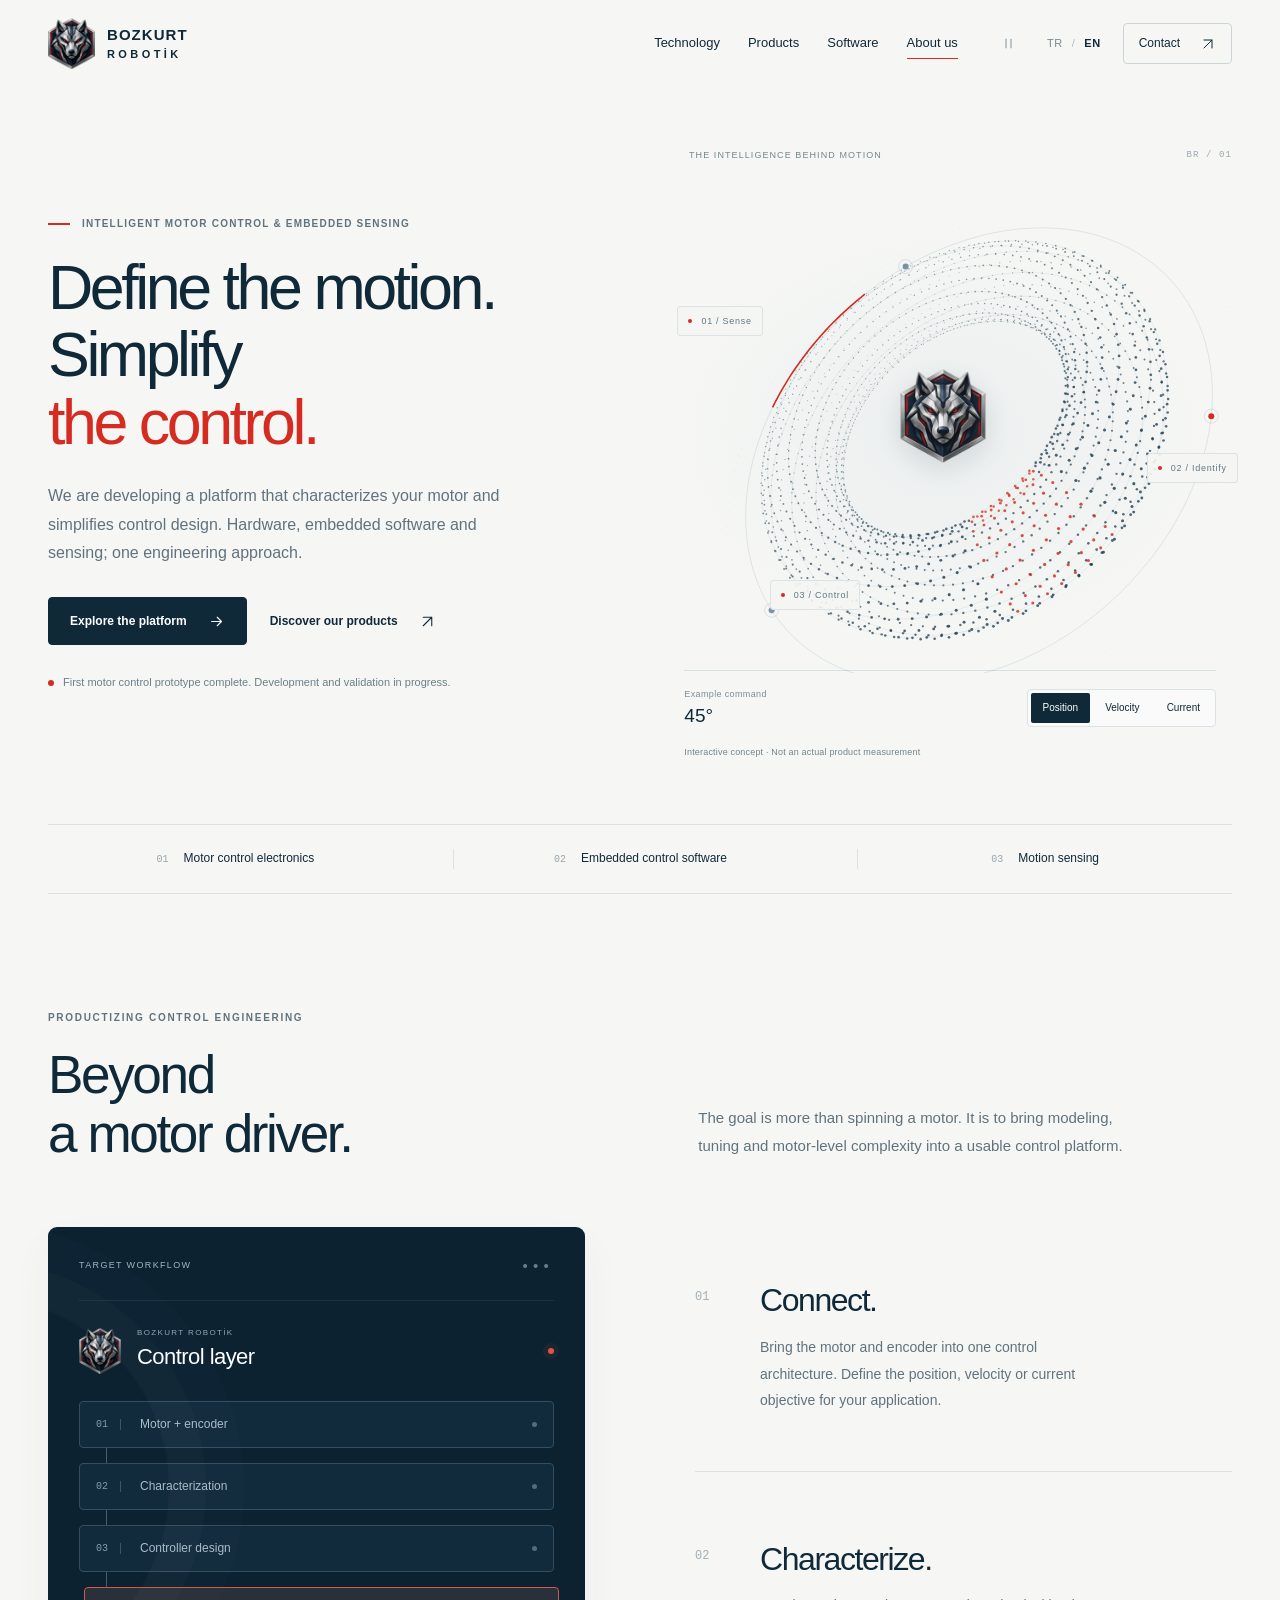
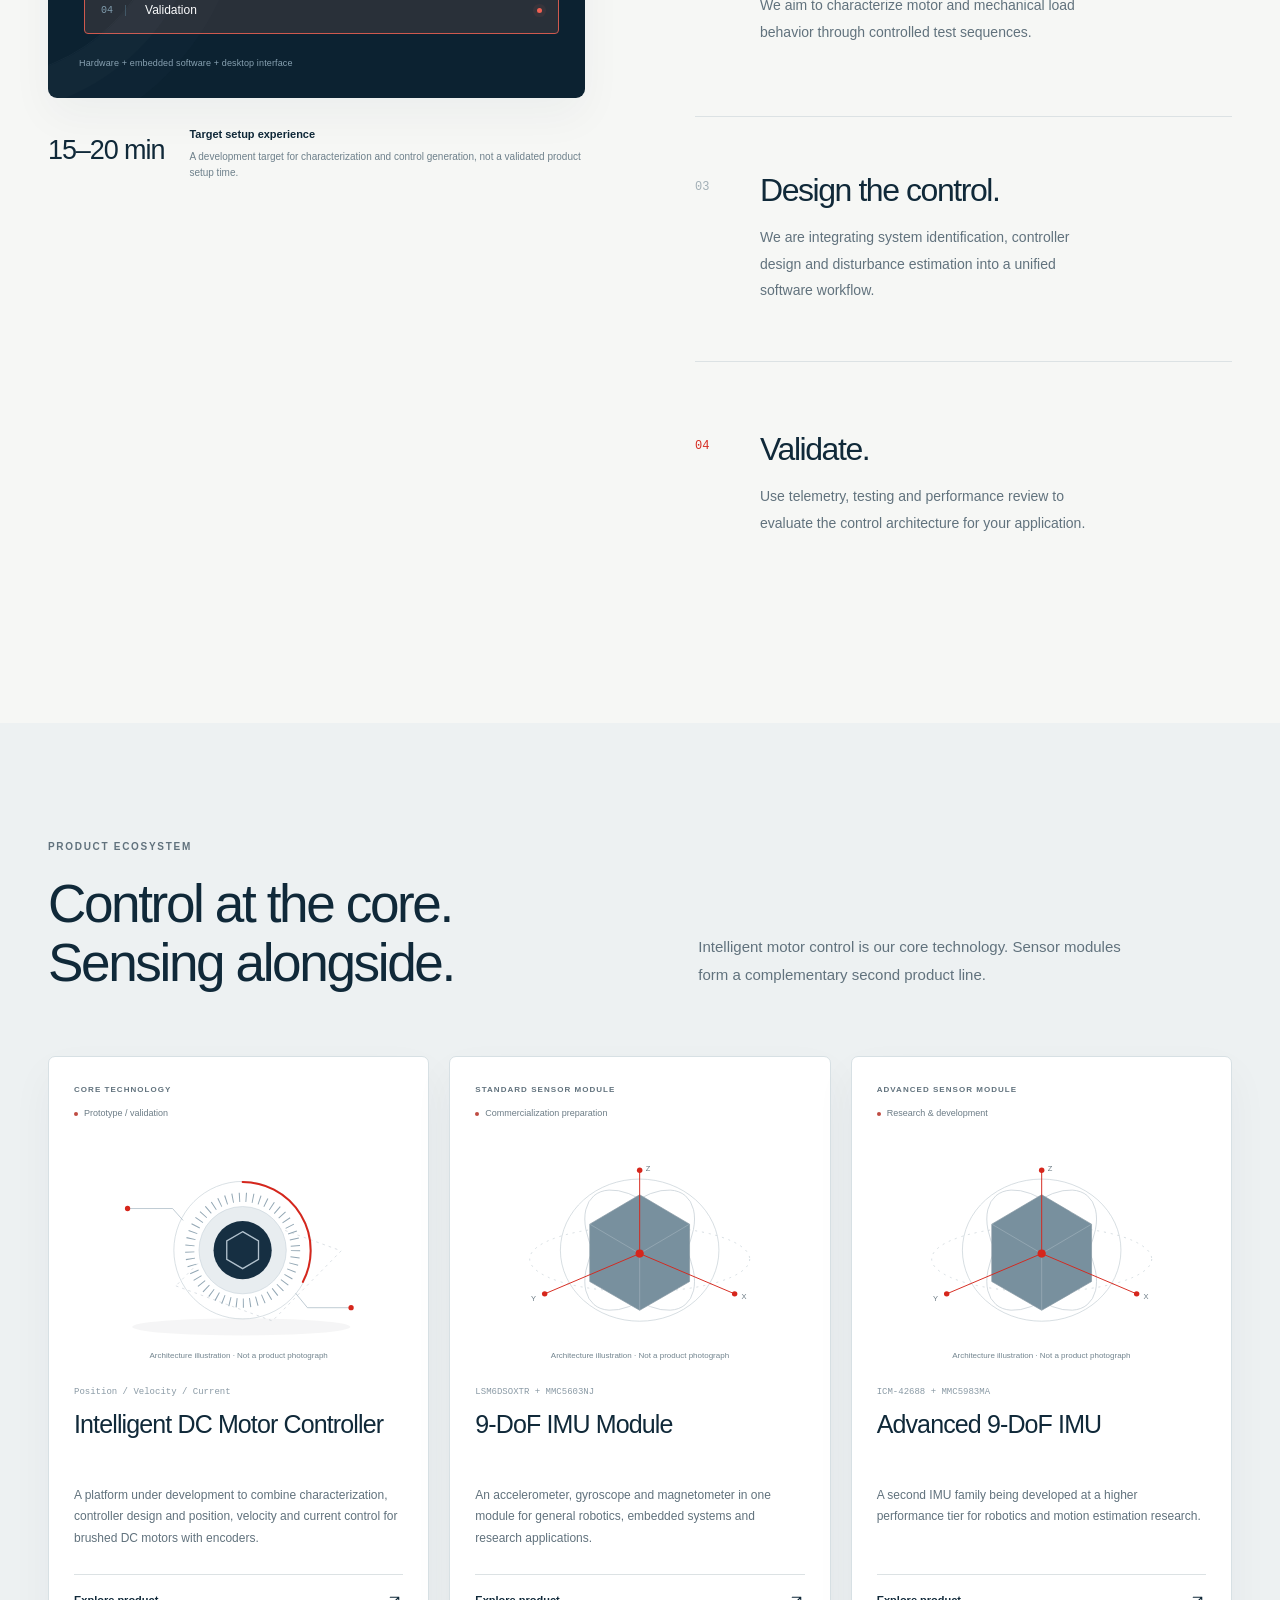
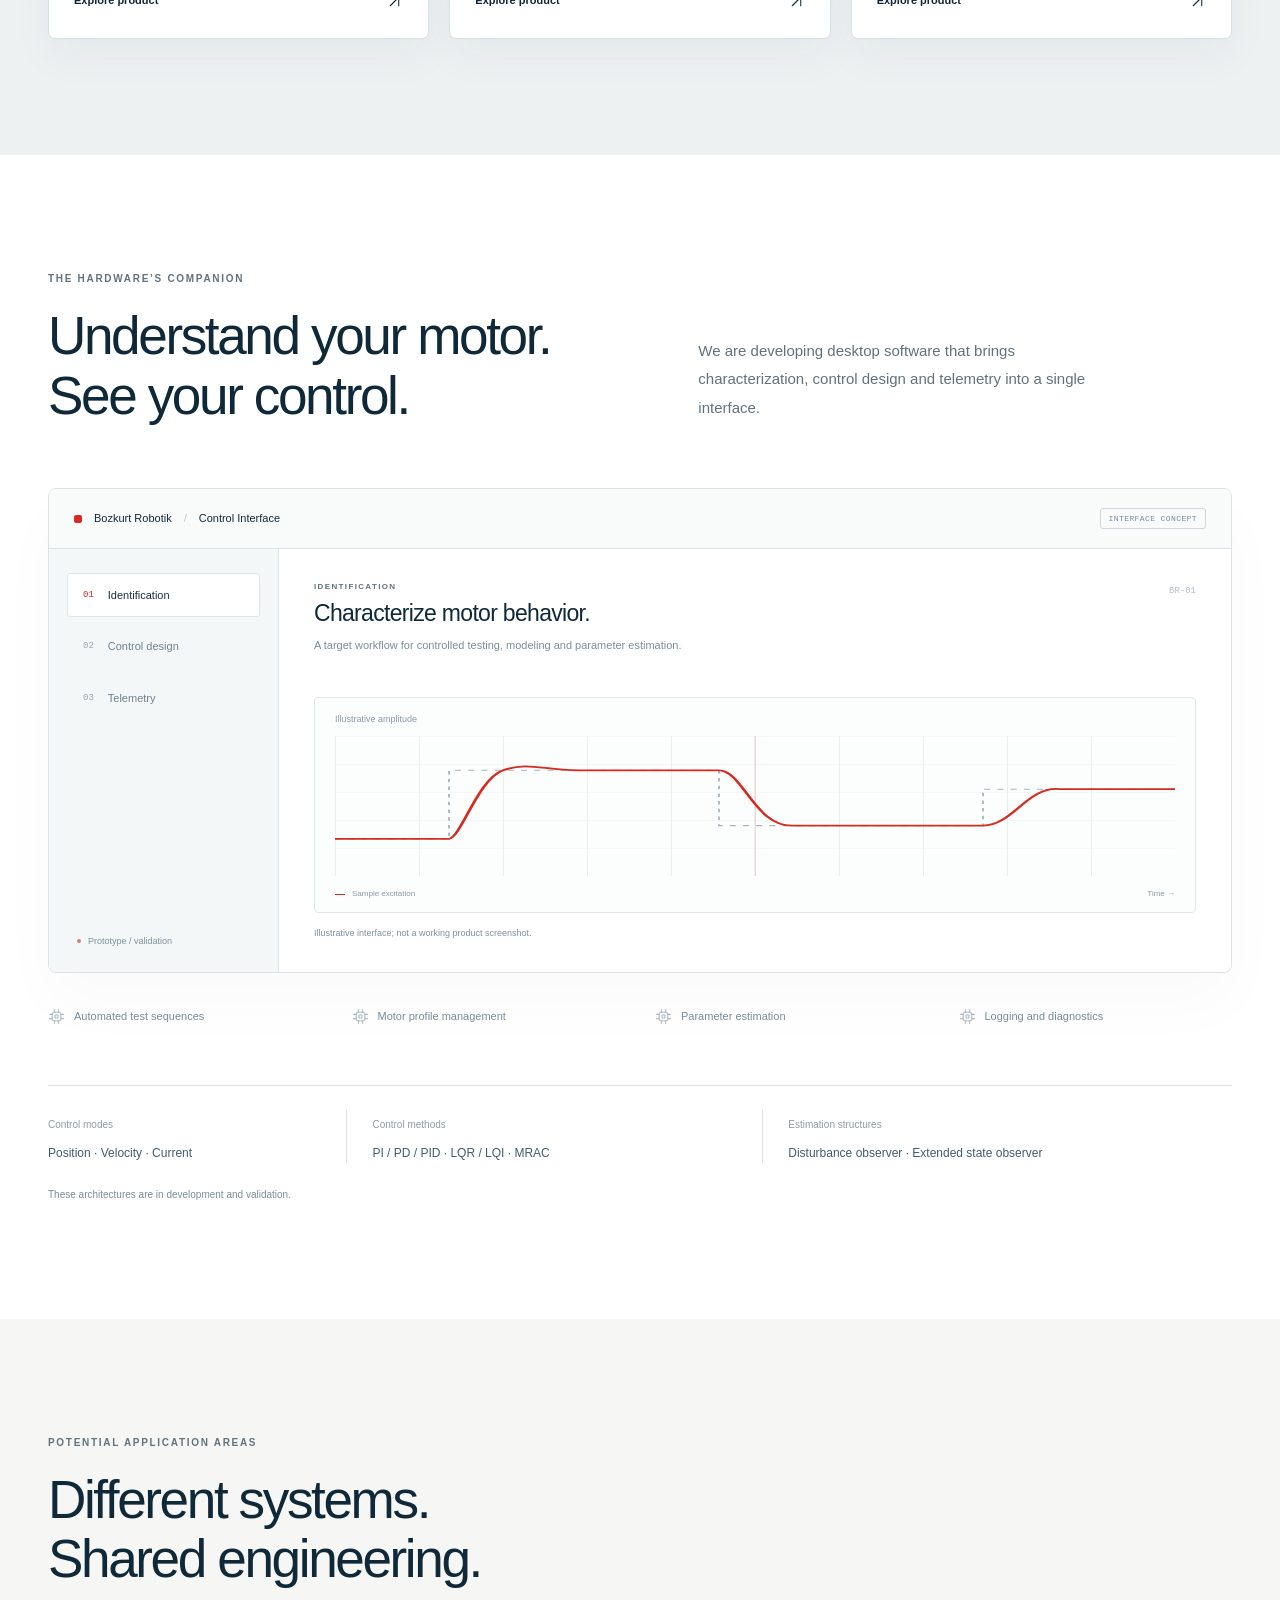
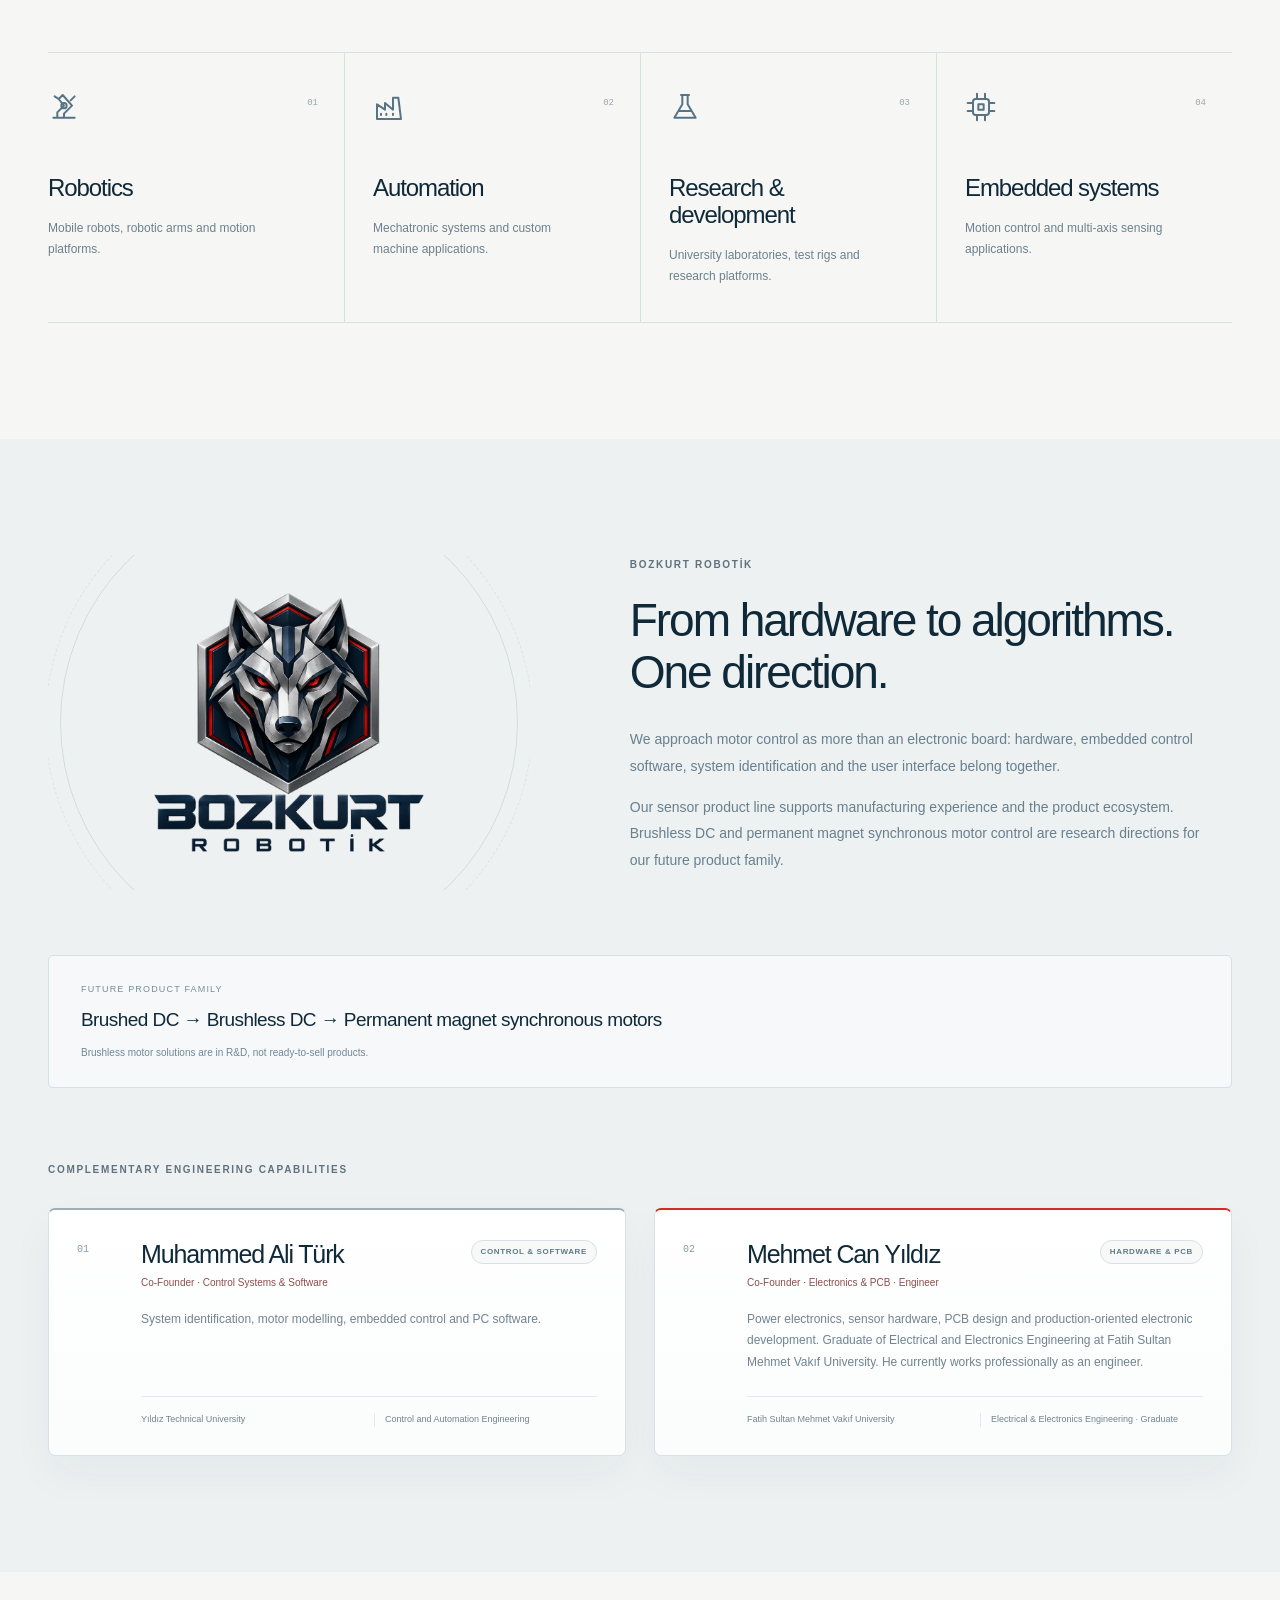
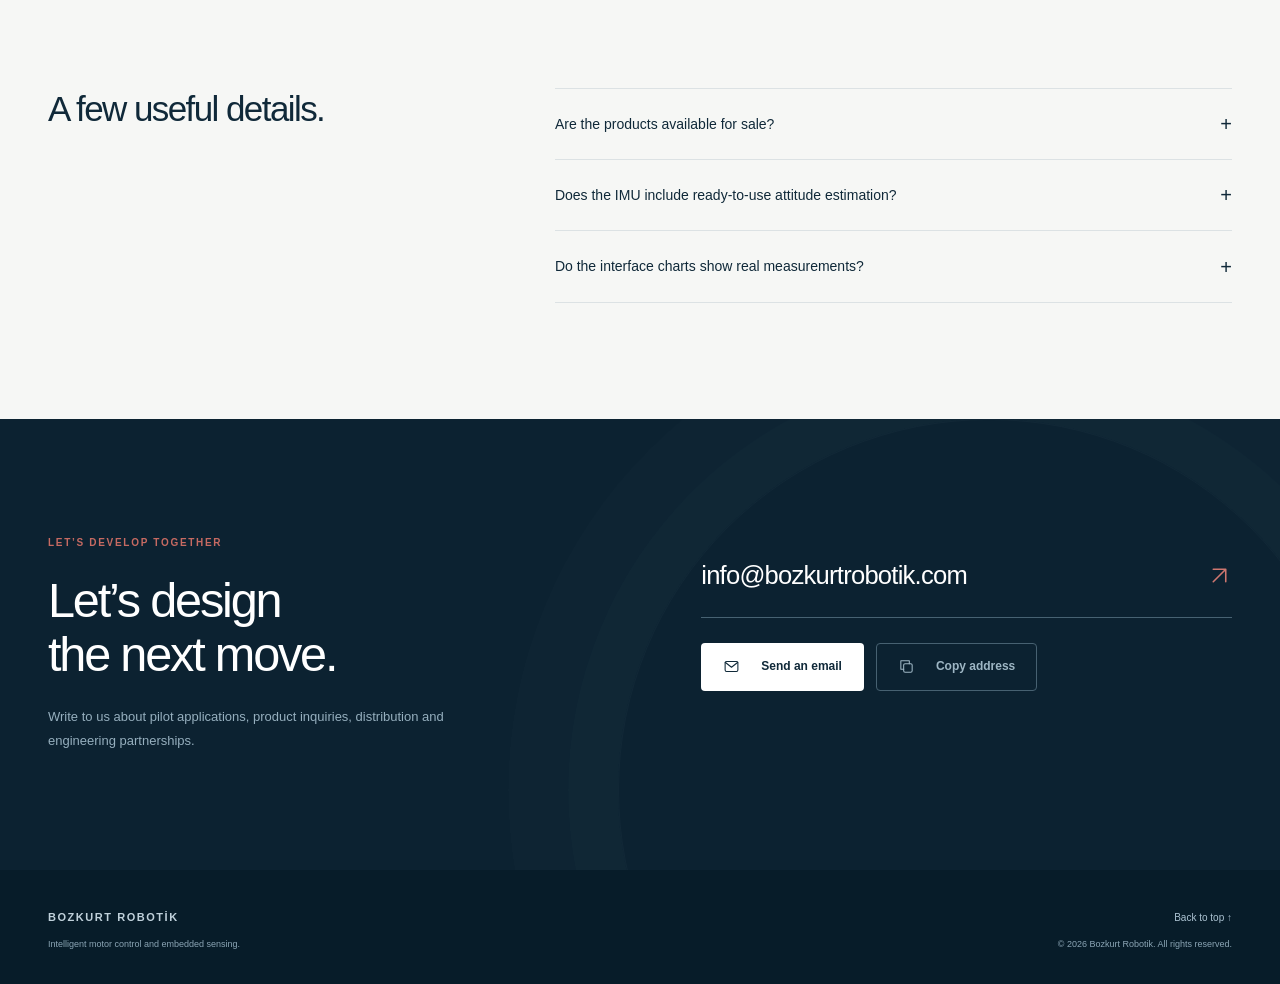
==== en/index.html @ 1d8f3f88 "Add files via upload" ====
<!doctype html>
<html lang="en">
<head>
<meta charset="utf-8"><meta name="viewport" content="width=device-width,initial-scale=1">
<title>Bozkurt Robotik | Intelligent Motor Control & Embedded Sensing</title><meta name="description" content="Motor characterization, embedded control software and 9-DoF sensor modules. Explore the intelligent motor control platform under development at Bozkurt Robotik.">
<meta name="theme-color" content="#f6f7f5">
<link rel="canonical" href="https://bozkurtrobotik.com/en/">
<link rel="alternate" hreflang="tr" href="https://bozkurtrobotik.com/"><link rel="alternate" hreflang="en" href="https://bozkurtrobotik.com/en/"><link rel="alternate" hreflang="x-default" href="https://bozkurtrobotik.com/">
<meta property="og:type" content="website"><meta property="og:site_name" content="Bozkurt Robotik"><meta property="og:locale" content="en_US">
<meta property="og:title" content="Bozkurt Robotik | Intelligent Motor Control &amp; Embedded Sensing"><meta property="og:description" content="Motor characterization, embedded control software and 9-DoF sensor modules. Explore the intelligent motor control platform under development at Bozkurt Robotik."><meta property="og:url" content="https://bozkurtrobotik.com/en/">
<meta property="og:image" content="https://bozkurtrobotik.com/assets/bozkurt-robotik-logo.png">
<link rel="icon" href="../assets/favicon.png" type="image/png">
<link rel="stylesheet" href="../styles.css?v=2.0">
</head>
<body>
<a class="skip-link" href="#main">Skip to content</a>
<header class="site-header">
 <div class="header-inner wrap">
  <a href="#top" class="brand" aria-label="Bozkurt Robotik"><img src="../assets/bozkurt-amblem.webp" width="52" height="56" alt=""><span>BOZKURT<strong>ROBOTİK</strong></span></a>
  <nav class="desktop-nav" aria-label="Main navigation"><a href="#technology">Technology</a><a href="#products">Products</a><a href="#software">Software</a><a href="#about">About us</a></nav>
  <div class="header-tools">
   <button class="motion-button" type="button" aria-label="Pause animations" title="Pause animations" aria-pressed="false"><svg class="icon " viewBox="0 0 24 24" fill="none" stroke="currentColor" stroke-width="1.5" stroke-linecap="round" stroke-linejoin="round" aria-hidden="true"><path d="M8 5v14M16 5v14"/></svg><span class="sr-only">Pause animations</span></button>
   <div class="language-switch" aria-label="Website language"><a href="../index.html" lang="tr" hreflang="tr" class="lang-link "  aria-label="Türkçe">TR</a><span aria-hidden="true">/</span><a href="../en/index.html" lang="en" hreflang="en" class="lang-link selected" aria-current="page" aria-label="English">EN</a></div>
   <a class="contact-nav" href="#contact">Contact<svg class="icon " viewBox="0 0 24 24" fill="none" stroke="currentColor" stroke-width="1.5" stroke-linecap="round" stroke-linejoin="round" aria-hidden="true"><path d="M6 18 18 6M6 6h12v12"/></svg></a>
   <button class="menu-toggle" type="button" aria-label="Open menu" aria-controls="mobile-nav" aria-expanded="false"><svg class="icon " viewBox="0 0 24 24" fill="none" stroke="currentColor" stroke-width="1.5" stroke-linecap="round" stroke-linejoin="round" aria-hidden="true"><path d="M4 8h16M4 16h16"/></svg></button>
  </div>
 </div>
 <nav id="mobile-nav" class="mobile-nav" aria-label="Mobile navigation" hidden><a href="#technology">Technology</a><a href="#products">Products</a><a href="#software">Software</a><a href="#about">About us</a><a href="#contact">Contact</a></nav>
 <div class="reading-progress" aria-hidden="true"></div>
</header>
<main id="main">
 <section class="hero" id="top">
  <div class="wrap hero-grid">
   <div class="hero-copy">
    <p class="eyebrow hero-intro"><span class="red-line"></span>INTELLIGENT MOTOR CONTROL & EMBEDDED SENSING</p>
    <h1><span class="title-line">Define the motion.</span><span class="title-line">Simplify</span><span class="title-line accent">the control.</span></h1>
    <p class="hero-description">We are developing a platform that characterizes your motor and simplifies control design. Hardware, embedded software and sensing; one engineering approach.</p>
    <div class="hero-actions"><a href="#technology" class="button primary">Explore the platform<svg class="icon " viewBox="0 0 24 24" fill="none" stroke="currentColor" stroke-width="1.5" stroke-linecap="round" stroke-linejoin="round" aria-hidden="true"><path d="M5 12h14M13 6l6 6-6 6"/></svg></a><a href="#products" class="button quiet">Discover our products<svg class="icon " viewBox="0 0 24 24" fill="none" stroke="currentColor" stroke-width="1.5" stroke-linecap="round" stroke-linejoin="round" aria-hidden="true"><path d="M6 18 18 6M6 6h12v12"/></svg></a></div>
    <p class="development-note"><span></span>First motor control prototype complete. Development and validation in progress.</p>
   </div>
   <div class="hero-scene" data-scene>
    <div class="scene-top"><span class="micro">THE INTELLIGENCE BEHIND MOTION</span><span class="scene-counter">BR / 01</span></div>
    <div class="orbital-stage">
     <canvas id="motion-canvas" aria-hidden="true"></canvas>
     <div class="orbital-fallback" aria-hidden="true"></div>
     <div class="scene-emblem" aria-hidden="true"><img src="../assets/bozkurt-amblem.webp" width="94" height="102" alt=""></div>
     <div class="orbit-label label-one"><i></i>01 / Sense</div>
     <div class="orbit-label label-two"><i></i>02 / Identify</div>
     <div class="orbit-label label-three"><i></i>03 / Control</div>
    </div>
    <div class="scene-console"><div><span>Example command</span><strong id="mode-value">45°</strong></div><div class="mode-selector" role="group" aria-label="Visual control mode"><button type="button" class="mode-button active" data-mode="0" aria-pressed="true">Position</button><button type="button" class="mode-button " data-mode="1" aria-pressed="false">Velocity</button><button type="button" class="mode-button " data-mode="2" aria-pressed="false">Current</button></div></div>
    <p class="concept-caption">Interactive concept · Not an actual product measurement</p>
   </div>
  </div>
  <div class="wrap capability-strip"><div><span>01</span>Motor control electronics</div><div><span>02</span>Embedded control software</div><div><span>03</span>Motion sensing</div></div>
 </section>
 <section class="technology section" id="technology">
  <div class="wrap">
   <div class="section-heading" data-reveal><div><p class="eyebrow">PRODUCTIZING CONTROL ENGINEERING</p><h2>Beyond<br>a motor driver.</h2></div><p>The goal is more than spinning a motor. It is to bring modeling, tuning and motor-level complexity into a usable control platform.</p></div>
   <div class="story-grid">
    <div class="story-visual"><div class="flow-panel">
     <div class="panel-top"><span>TARGET WORKFLOW</span><span class="panel-dots" aria-hidden="true">•••</span></div>
     <div class="flow-core"><img src="../assets/bozkurt-amblem.webp" width="50" height="56" alt=""><div><small>BOZKURT ROBOTİK</small><strong>Control layer</strong></div><span class="live-dot"></span></div>
     <div class="flow-chain"><div class="flow-node is-active" data-node="0"><span>01</span><strong>Motor + encoder</strong><i aria-hidden="true"></i></div><div class="flow-node " data-node="1"><span>02</span><strong>Characterization</strong><i aria-hidden="true"></i></div><div class="flow-node " data-node="2"><span>03</span><strong>Controller design</strong><i aria-hidden="true"></i></div><div class="flow-node " data-node="3"><span>04</span><strong>Validation</strong><i aria-hidden="true"></i></div></div>
     <p class="flow-footer">Hardware + embedded software + desktop interface</p>
    </div><div class="target-note"><strong>15–20 min</strong><div><span>Target setup experience</span><p>A development target for characterization and control generation, not a validated product setup time.</p></div></div></div>
    <div class="story-steps"><article class="story-step" data-step="0" data-reveal><div class="step-number">01</div><div><h3>Connect.</h3><p>Bring the motor and encoder into one control architecture. Define the position, velocity or current objective for your application.</p></div></article><article class="story-step" data-step="1" data-reveal><div class="step-number">02</div><div><h3>Characterize.</h3><p>We aim to characterize motor and mechanical load behavior through controlled test sequences.</p></div></article><article class="story-step" data-step="2" data-reveal><div class="step-number">03</div><div><h3>Design the control.</h3><p>We are integrating system identification, controller design and disturbance estimation into a unified software workflow.</p></div></article><article class="story-step" data-step="3" data-reveal><div class="step-number">04</div><div><h3>Validate.</h3><p>Use telemetry, testing and performance review to evaluate the control architecture for your application.</p></div></article></div>
   </div>
  </div>
 </section>
 <section class="portfolio section" id="products">
  <div class="wrap">
   <div class="section-heading" data-reveal><div><p class="eyebrow">PRODUCT ECOSYSTEM</p><h2>Control at the core.<br>Sensing alongside.</h2></div><p>Intelligent motor control is our core technology. Sensor modules form a complementary second product line.</p></div>
   <div class="product-grid"><article class="product-card product-0" id="motor-control" data-reveal>
   <div class="product-top"><span class="eyebrow">CORE TECHNOLOGY</span><span class="status-chip"><i></i>Prototype / validation</span></div>
   <div class="product-art"><svg class="motor-art" viewBox="0 0 500 310" fill="none" aria-hidden="true">
 <defs><linearGradient id="motor-metal" x1="140" y1="80" x2="350" y2="240"><stop stop-color="#e8edf0"/><stop offset=".5" stop-color="#8598a5"/><stop offset="1" stop-color="#edf0f2"/></linearGradient></defs>
 <ellipse cx="254" cy="269" rx="165" ry="13" fill="#081725" opacity=".04"/>
 <path d="m155 207 146 53 104-106-146-53Z" stroke="#94a5af" stroke-dasharray="4 6" opacity=".5"/>
 <g class="motor-coil">
 <circle cx="256" cy="153" r="104" stroke="#c5d0d7"/><circle cx="256" cy="153" r="80" stroke="#93a7b4" stroke-width="14" stroke-dasharray="1.5 8.8"/>
 <circle cx="256" cy="153" r="66" fill="url(#motor-metal)" stroke="#cad5dc"/><circle cx="256" cy="153" r="44" fill="#162f42"/>
 <path d="M256 50a103 103 0 0 1 91 151" stroke="#d6261c" stroke-width="3" stroke-linecap="round"/>
 <path d="m256 125 24 14v28l-24 14-24-14v-28Z" stroke="#b2c2ce" stroke-width="2"/>
 </g>
 <path d="M82 90h68l16 18M336 218l18 22h66" stroke="#9fb1bd"/>
 <circle cx="82" cy="90" r="4" fill="#d6261c"/><circle cx="420" cy="240" r="4" fill="#d6261c"/>
 </svg><span class="art-caption">Architecture illustration · Not a product photograph</span></div>
   <div class="product-copy"><span class="technical-code">Position / Velocity / Current</span><h3>Intelligent DC Motor Controller</h3><p>A platform under development to combine characterization, controller design and position, velocity and current control for brushed DC motors with encoders.</p>
   <button type="button" class="text-link" data-product="0">Explore product<svg class="icon " viewBox="0 0 24 24" fill="none" stroke="currentColor" stroke-width="1.5" stroke-linecap="round" stroke-linejoin="round" aria-hidden="true"><path d="M6 18 18 6M6 6h12v12"/></svg></button></div></article><article class="product-card product-1" id="sensors" data-reveal>
   <div class="product-top"><span class="eyebrow">STANDARD SENSOR MODULE</span><span class="status-chip"><i></i>Commercialization preparation</span></div>
   <div class="product-art"><svg class="sensor-art art-1" viewBox="0 0 480 300" fill="none" aria-hidden="true">
 <defs><linearGradient id="sensor-1" x1="140" y1="60" x2="300" y2="240"><stop stop-color="#78909e"/><stop offset="1" stop-color="#142f41"/></linearGradient></defs>
 <ellipse cx="240" cy="161" rx="161" ry="48" stroke="#c4ced4" stroke-dasharray="3 7"/>
 <g class="sensor-spin"><ellipse cx="240" cy="148" rx="116" ry="104" stroke="#c4ced4"/><ellipse cx="240" cy="148" rx="58" ry="104" stroke="#c4ced4" transform="rotate(40 240 148)"/>
 <ellipse cx="240" cy="148" rx="58" ry="104" stroke="#c4ced4" transform="rotate(-40 240 148)"/></g>
 <path d="m240 67 73 43v84l-73 42-73-42v-84Z" fill="url(#sensor-1)" stroke="#8496a1"/>
 <path d="m167 110 73 43 73-43M240 153v83" stroke="#b0bec6" opacity=".7"/>
 <path d="M240 153V31M240 153l139 59M240 153l-139 59" stroke="#d6261c" stroke-width="1.4"/>
 <circle cx="240" cy="153" r="6" fill="#d6261c"/><circle cx="240" cy="31" r="4" fill="#d6261c"/><circle cx="379" cy="212" r="4" fill="#d6261c"/><circle cx="101" cy="212" r="4" fill="#d6261c"/>
 <g fill="#6b7a84" font-size="11" font-family="sans-serif"><text x="249" y="32">Z</text><text x="389" y="220">X</text><text x="81" y="223">Y</text></g>
 </svg><span class="art-caption">Architecture illustration · Not a product photograph</span></div>
   <div class="product-copy"><span class="technical-code">LSM6DSOXTR + MMC5603NJ</span><h3>9-DoF IMU Module</h3><p>An accelerometer, gyroscope and magnetometer in one module for general robotics, embedded systems and research applications.</p>
   <button type="button" class="text-link" data-product="1">Explore product<svg class="icon " viewBox="0 0 24 24" fill="none" stroke="currentColor" stroke-width="1.5" stroke-linecap="round" stroke-linejoin="round" aria-hidden="true"><path d="M6 18 18 6M6 6h12v12"/></svg></button></div></article><article class="product-card product-2" id="advanced-imu" data-reveal>
   <div class="product-top"><span class="eyebrow">ADVANCED SENSOR MODULE</span><span class="status-chip"><i></i>Research & development</span></div>
   <div class="product-art"><svg class="sensor-art art-2" viewBox="0 0 480 300" fill="none" aria-hidden="true">
 <defs><linearGradient id="sensor-2" x1="140" y1="60" x2="300" y2="240"><stop stop-color="#78909e"/><stop offset="1" stop-color="#142f41"/></linearGradient></defs>
 <ellipse cx="240" cy="161" rx="161" ry="48" stroke="#c4ced4" stroke-dasharray="3 7"/>
 <g class="sensor-spin"><ellipse cx="240" cy="148" rx="116" ry="104" stroke="#c4ced4"/><ellipse cx="240" cy="148" rx="58" ry="104" stroke="#c4ced4" transform="rotate(40 240 148)"/>
 <ellipse cx="240" cy="148" rx="58" ry="104" stroke="#c4ced4" transform="rotate(-40 240 148)"/></g>
 <path d="m240 67 73 43v84l-73 42-73-42v-84Z" fill="url(#sensor-2)" stroke="#8496a1"/>
 <path d="m167 110 73 43 73-43M240 153v83" stroke="#b0bec6" opacity=".7"/>
 <path d="M240 153V31M240 153l139 59M240 153l-139 59" stroke="#d6261c" stroke-width="1.4"/>
 <circle cx="240" cy="153" r="6" fill="#d6261c"/><circle cx="240" cy="31" r="4" fill="#d6261c"/><circle cx="379" cy="212" r="4" fill="#d6261c"/><circle cx="101" cy="212" r="4" fill="#d6261c"/>
 <g fill="#6b7a84" font-size="11" font-family="sans-serif"><text x="249" y="32">Z</text><text x="389" y="220">X</text><text x="81" y="223">Y</text></g>
 </svg><span class="art-caption">Architecture illustration · Not a product photograph</span></div>
   <div class="product-copy"><span class="technical-code">ICM-42688 + MMC5983MA</span><h3>Advanced 9-DoF IMU</h3><p>A second IMU family being developed at a higher performance tier for robotics and motion estimation research.</p>
   <button type="button" class="text-link" data-product="2">Explore product<svg class="icon " viewBox="0 0 24 24" fill="none" stroke="currentColor" stroke-width="1.5" stroke-linecap="round" stroke-linejoin="round" aria-hidden="true"><path d="M6 18 18 6M6 6h12v12"/></svg></button></div></article></div>
  </div>
 </section>
 <section class="software section" id="software">
  <div class="wrap">
   <div class="section-heading" data-reveal><div><p class="eyebrow">THE HARDWARE’S COMPANION</p><h2>Understand your motor.<br>See your control.</h2></div><p>We are developing desktop software that brings characterization, control design and telemetry into a single interface.</p></div>
   <div class="studio" data-reveal>
    <div class="studio-top"><div class="studio-brand"><span class="small-square"></span>Bozkurt Robotik <span class="studio-slash">/</span> Control Interface</div><span class="concept-badge">INTERFACE CONCEPT</span></div>
    <div class="studio-grid">
     <div class="studio-tabs" role="tablist" aria-label="Software view"><button role="tab" id="tab-0" aria-controls="studio-panel" aria-selected="true" tabindex="0" data-tab="0"><span>01</span>Identification</button><button role="tab" id="tab-1" aria-controls="studio-panel" aria-selected="false" tabindex="-1" data-tab="1"><span>02</span>Control design</button><button role="tab" id="tab-2" aria-controls="studio-panel" aria-selected="false" tabindex="-1" data-tab="2"><span>03</span>Telemetry</button><div class="studio-status"><i></i>Prototype / validation</div></div>
     <div class="studio-panel" id="studio-panel" role="tabpanel" aria-labelledby="tab-0">
      <div class="studio-copy"><div><p class="eyebrow" id="studio-label">Identification</p><h3 id="studio-title">Characterize motor behavior.</h3></div><span class="studio-key">BR-01</span></div>
      <p id="studio-note">A target workflow for controlled testing, modeling and parameter estimation.</p>
      <div class="chart-wrap"><div class="chart-y">Illustrative amplitude</div><svg class="telemetry-chart" viewBox="0 0 700 200" preserveAspectRatio="none" role="img" aria-label="Illustrative interface; not a working product screenshot."><defs><pattern id="chart-grid" width="70" height="40" patternUnits="userSpaceOnUse"><path d="M70 0H0V40" fill="none" stroke="#dfe5e7" stroke-width="1"/></pattern></defs><rect width="700" height="200" fill="url(#chart-grid)"/><path id="chart-reference" d="M0 147H95V49H320V128H540V76H700" stroke="#a7b4bc" stroke-width="1.5" stroke-dasharray="5 6" fill="none"/><path id="chart-signal" d="M0 147H95C105 145 119 62 140 49S173 49 203 49H320C340 49 350 132 383 128H540C565 128 577 71 604 76H700" fill="none" stroke="#d62c20" stroke-width="2.5" stroke-linejoin="round"/><line class="chart-scanner" x1="350" y1="0" x2="350" y2="200" stroke="#d62c20" opacity=".16"/></svg><div class="chart-bottom"><span><i></i><b id="chart-label">Sample excitation</b></span><span>Time →</span></div></div>
      <p class="chart-disclaimer">Illustrative interface; not a working product screenshot.</p>
     </div>
    </div>
   </div>
   <div class="software-features"><span><svg class="icon " viewBox="0 0 24 24" fill="none" stroke="currentColor" stroke-width="1.5" stroke-linecap="round" stroke-linejoin="round" aria-hidden="true"><rect x="6" y="6" width="12" height="12" rx="2"/><path d="M9 2v4M15 2v4M9 18v4M15 18v4M2 9h4M2 15h4M18 9h4M18 15h4M10 10h4v4h-4Z"/></svg>Automated test sequences</span><span><svg class="icon " viewBox="0 0 24 24" fill="none" stroke="currentColor" stroke-width="1.5" stroke-linecap="round" stroke-linejoin="round" aria-hidden="true"><rect x="6" y="6" width="12" height="12" rx="2"/><path d="M9 2v4M15 2v4M9 18v4M15 18v4M2 9h4M2 15h4M18 9h4M18 15h4M10 10h4v4h-4Z"/></svg>Motor profile management</span><span><svg class="icon " viewBox="0 0 24 24" fill="none" stroke="currentColor" stroke-width="1.5" stroke-linecap="round" stroke-linejoin="round" aria-hidden="true"><rect x="6" y="6" width="12" height="12" rx="2"/><path d="M9 2v4M15 2v4M9 18v4M15 18v4M2 9h4M2 15h4M18 9h4M18 15h4M10 10h4v4h-4Z"/></svg>Parameter estimation</span><span><svg class="icon " viewBox="0 0 24 24" fill="none" stroke="currentColor" stroke-width="1.5" stroke-linecap="round" stroke-linejoin="round" aria-hidden="true"><rect x="6" y="6" width="12" height="12" rx="2"/><path d="M9 2v4M15 2v4M9 18v4M15 18v4M2 9h4M2 15h4M18 9h4M18 15h4M10 10h4v4h-4Z"/></svg>Logging and diagnostics</span></div>
   <div class="algorithms"><div><span>Control modes</span><p>Position · Velocity · Current</p></div><div><span>Control methods</span><p>PI / PD / PID · LQR / LQI · MRAC</p></div><div><span>Estimation structures</span><p>Disturbance observer · Extended state observer</p></div></div><p class="subtle-note">These architectures are in development and validation.</p>
  </div>
 </section>
 <section class="applications section" id="applications"><div class="wrap">
  <div class="section-heading" data-reveal><div><p class="eyebrow">POTENTIAL APPLICATION AREAS</p><h2>Different systems.<br>Shared engineering.</h2></div></div>
  <div class="applications-grid"><article class="application-card" data-reveal><svg class="icon " viewBox="0 0 24 24" fill="none" stroke="currentColor" stroke-width="1.5" stroke-linecap="round" stroke-linejoin="round" aria-hidden="true"><path d="M4 20h16M7 20v-4l5-5-4-5 3-3 7 8-6 6v3"/><circle cx="12" cy="11" r="2"/><path d="m8 6-3-2M17 7l3-3"/></svg><span class="app-number">01</span><h3>Robotics</h3><p>Mobile robots, robotic arms and motion platforms.</p></article><article class="application-card" data-reveal><svg class="icon " viewBox="0 0 24 24" fill="none" stroke="currentColor" stroke-width="1.5" stroke-linecap="round" stroke-linejoin="round" aria-hidden="true"><path d="M3 21V10l6 4V9l6 5V5h4l2 16ZM6 17v1M10 17v1M15 17v1"/></svg><span class="app-number">02</span><h3>Automation</h3><p>Mechatronic systems and custom machine applications.</p></article><article class="application-card" data-reveal><svg class="icon " viewBox="0 0 24 24" fill="none" stroke="currentColor" stroke-width="1.5" stroke-linecap="round" stroke-linejoin="round" aria-hidden="true"><path d="M9 3h6M10 3v7L4 20h16l-6-10V3M7 15h10"/></svg><span class="app-number">03</span><h3>Research & development</h3><p>University laboratories, test rigs and research platforms.</p></article><article class="application-card" data-reveal><svg class="icon " viewBox="0 0 24 24" fill="none" stroke="currentColor" stroke-width="1.5" stroke-linecap="round" stroke-linejoin="round" aria-hidden="true"><rect x="6" y="6" width="12" height="12" rx="2"/><path d="M9 2v4M15 2v4M9 18v4M15 18v4M2 9h4M2 15h4M18 9h4M18 15h4M10 10h4v4h-4Z"/></svg><span class="app-number">04</span><h3>Embedded systems</h3><p>Motion control and multi-axis sensing applications.</p></article></div>
 </div></section>
 <section class="about section" id="about"><div class="wrap">
  <div class="about-grid"><div class="about-brand" data-reveal><div class="brand-orbit"></div><img src="../assets/bozkurt-robotik-logo.webp" width="320" height="310" alt="Bozkurt Robotik" loading="lazy"></div>
   <div class="about-copy" data-reveal><p class="eyebrow">BOZKURT ROBOTİK</p><h2>From hardware to algorithms.<br>One direction.</h2><p>We approach motor control as more than an electronic board: hardware, embedded control software, system identification and the user interface belong together.</p><p>Our sensor product line supports manufacturing experience and the product ecosystem. Brushless DC and permanent magnet synchronous motor control are research directions for our future product family.</p></div></div>
  <div class="future-family" data-reveal><span>Future product family</span><strong>Brushed DC → Brushless DC → Permanent magnet synchronous motors</strong><p>Brushless motor solutions are in R&D, not ready-to-sell products.</p></div>
  <p class="eyebrow team-kicker">COMPLEMENTARY ENGINEERING CAPABILITIES</p><div class="team-grid"><article class="team-member" data-reveal><span class="member-number">01</span><div class="member-body"><div class="member-heading"><div><h3>Muhammed Ali Türk</h3><span class="member-role">Co-Founder · Control Systems & Software</span></div><span class="member-badge">Control & Software</span></div><p>System identification, motor modelling, embedded control and PC software.</p><div class="member-meta"><span>Yıldız Technical University</span><span>Control and Automation Engineering</span></div></div></article><article class="team-member" data-reveal><span class="member-number">02</span><div class="member-body"><div class="member-heading"><div><h3>Mehmet Can Yıldız</h3><span class="member-role">Co-Founder · Electronics & PCB · Engineer</span></div><span class="member-badge">Hardware & PCB</span></div><p>Power electronics, sensor hardware, PCB design and production-oriented electronic development. Graduate of Electrical and Electronics Engineering at Fatih Sultan Mehmet Vakıf University. He currently works professionally as an engineer.</p><div class="member-meta"><span>Fatih Sultan Mehmet Vakıf University</span><span>Electrical & Electronics Engineering · Graduate</span></div></div></article></div>
 </div></section>
 <section class="faq section"><div class="wrap faq-grid"><h2 data-reveal>A few useful details.</h2><div class="faq-list" data-reveal><details><summary>Are the products available for sale?<span aria-hidden="true">+</span></summary><p>The first DC motor controller prototype is complete; revisions and validation continue. The standard IMU is in commercialization preparation, while the advanced IMU is in R&D. Contact us for current availability.</p></details><details><summary>Does the IMU include ready-to-use attitude estimation?<span aria-hidden="true">+</span></summary><p>The sensor architecture presented here is for acceleration, angular velocity and magnetic field measurements. We do not claim validated onboard sensor fusion or navigation performance.</p></details><details><summary>Do the interface charts show real measurements?<span aria-hidden="true">+</span></summary><p>No. The animations, illustrations and interfaces on this website are concepts explaining the intended workflow. They are not substitutes for actual product photographs or test results.</p></details></div></div></section>
 <section class="contact section" id="contact"><div class="wrap contact-grid">
  <div data-reveal><p class="eyebrow">LET’S DEVELOP TOGETHER</p><h2>Let’s design<br>the next move.</h2><p>Write to us about pilot applications, product inquiries, distribution and engineering partnerships.</p></div>
  <div class="contact-actions" data-reveal><a class="email-address" href="mailto:info@bozkurtrobotik.com?subject=Bozkurt%20Robotik%20%E2%80%94%20Product%20and%20partnership%20inquiry">info@bozkurtrobotik.com<svg class="icon " viewBox="0 0 24 24" fill="none" stroke="currentColor" stroke-width="1.5" stroke-linecap="round" stroke-linejoin="round" aria-hidden="true"><path d="M6 18 18 6M6 6h12v12"/></svg></a>
  <div class="contact-buttons"><a class="button light" href="mailto:info@bozkurtrobotik.com?subject=Bozkurt%20Robotik%20%E2%80%94%20Product%20and%20partnership%20inquiry"><svg class="icon " viewBox="0 0 24 24" fill="none" stroke="currentColor" stroke-width="1.5" stroke-linecap="round" stroke-linejoin="round" aria-hidden="true"><rect x="3" y="5" width="18" height="14" rx="2"/><path d="m3 6 9 7 9-7"/></svg>Send an email</a><button type="button" class="button copy-button" data-copy><svg class="icon " viewBox="0 0 24 24" fill="none" stroke="currentColor" stroke-width="1.5" stroke-linecap="round" stroke-linejoin="round" aria-hidden="true"><rect x="8" y="8" width="12" height="12" rx="2"/><path d="M16 8V4H4v12h4"/></svg><span>Copy address</span></button></div><p class="copy-feedback" role="status" aria-live="polite"></p></div>
 </div></section>
</main>
<footer><div class="wrap footer-inner"><div><strong>BOZKURT ROBOTİK</strong><p>Intelligent motor control and embedded sensing.</p></div><div class="footer-right"><a href="#top">Back to top ↑</a><p>© <span data-year>2026</span> Bozkurt Robotik. All rights reserved.</p></div></div></footer>
<dialog class="product-dialog" aria-labelledby="dialog-title"><div class="dialog-inner"><button type="button" class="dialog-close" aria-label="Close"><svg class="icon " viewBox="0 0 24 24" fill="none" stroke="currentColor" stroke-width="1.5" stroke-linecap="round" stroke-linejoin="round" aria-hidden="true"><path d="m6 6 12 12M18 6 6 18"/></svg></button><p class="eyebrow" id="dialog-label"></p><h2 id="dialog-title"></h2><p class="dialog-status"></p><p class="dialog-description"></p><div class="dialog-spec"></div><p class="dialog-caveat"></p><a class="button primary dialog-inquiry" href="mailto:info@bozkurtrobotik.com">Ask about this product<svg class="icon " viewBox="0 0 24 24" fill="none" stroke="currentColor" stroke-width="1.5" stroke-linecap="round" stroke-linejoin="round" aria-hidden="true"><path d="M6 18 18 6M6 6h12v12"/></svg></a></div></dialog>
<script src="../script.js?v=2.0" defer></script>
</body></html>
---- styles.css ----
/* Bozkurt Robotik v2 — static, bilingual, dependency-free. */
:root{--paper:#f6f7f5;--white:#fff;--ink:#102939;--muted:#61727d;--line:#dce2e4;--red:#d52b20;--dark:#0c2231;--ease:cubic-bezier(.22,1,.36,1);--header:88px}
*{box-sizing:border-box}
html{scroll-behavior:smooth;scroll-padding-top:112px}
body{margin:0;background:var(--paper);color:var(--ink);font-family:"Segoe UI",Arial,Helvetica,sans-serif;-webkit-font-smoothing:antialiased;line-height:1.6}
button,a{-webkit-tap-highlight-color:transparent}
button,input{font:inherit}
button,a,summary{touch-action:manipulation}
button{color:inherit}
button{cursor:pointer}
a{color:inherit;text-decoration:none}
button{border:0}
img,svg{display:block}
img{max-width:100%;height:auto}
svg.icon{width:22px;height:22px;flex-shrink:0}
a:focus-visible,button:focus-visible,summary:focus-visible{outline:3px solid var(--red);outline-offset:5px}
::selection{background:#e5b7b0;color:var(--ink)}
.wrap{width:min(1280px,calc(100% - 96px));margin-inline:auto}
.section{padding:116px 0}
h1,h2,h3,p{margin-top:0}
h1,h2,h3{font-weight:500;letter-spacing:-.045em;line-height:1.12}
h2{font-size:clamp(38px,4.15vw,58px);margin-bottom:0}
h3{font-size:25px}
.eyebrow{font-size:10px;font-weight:650;letter-spacing:.17em;line-height:1.6;text-transform:uppercase;color:var(--muted);margin-bottom:22px}
.red-line{display:inline-block;vertical-align:middle;width:22px;height:2px;background:var(--red);flex-shrink:0}
.sr-only{position:absolute!important;width:1px;height:1px;padding:0;margin:-1px;clip:rect(0,0,0,0);overflow:hidden;white-space:nowrap;border:0}
.skip-link{position:fixed;top:8px;left:8px;transform:translateY(-150%);padding:12px 20px;background:var(--ink);color:white;z-index:200}
.skip-link:focus{transform:none}
.site-header{height:var(--header);position:sticky;top:0;z-index:50;background:rgba(246,247,245,.94);border-bottom:1px solid transparent;transition:border .3s,background .3s;backdrop-filter:blur(15px)}
body.is-scrolled .site-header{border-color:var(--line);background:rgba(255,255,255,.96)}
.header-inner{height:100%;display:flex;align-items:center;gap:34px}
.brand{display:flex;align-items:center;gap:12px;margin-right:auto;flex-shrink:0}
.brand img{width:47px;height:55px;object-fit:contain}
.brand>span{font-size:15px;letter-spacing:.07em;line-height:1.15;font-weight:750}
.brand strong{display:block;font-size:11px;letter-spacing:.31em;margin-top:5px;font-weight:550}
.desktop-nav{display:flex;gap:28px;font-size:13px;font-weight:500}
.desktop-nav a{position:relative;padding:10px 0}
.desktop-nav a:after{content:"";height:1px;position:absolute;left:0;bottom:5px;width:100%;background:var(--red);transform:scaleX(0);transform-origin:left;transition:transform .3s var(--ease)}
.desktop-nav a:hover:after,.desktop-nav a[aria-current="location"]:after{transform:scaleX(1)}
.header-tools{display:flex;align-items:center;gap:22px}
.language-switch{display:flex;align-items:center;gap:9px;font-size:11px;letter-spacing:.05em}
.language-switch>span{color:#b4bfc4}
.lang-link{color:#7b8991;font-weight:500;padding:10px 0}
.lang-link.selected{color:var(--ink);font-weight:750}
.lang-link:hover{color:var(--red)}
.motion-button{background:none;padding:9px;color:#798994;border-radius:50%}
.motion-button:hover{background:#e8eded}
.motion-button .icon{width:15px;height:15px}
.contact-nav{display:flex;align-items:center;gap:20px;font-size:12px;border:1px solid #cbd5d9;border-radius:4px;padding:10px 15px;transition:border-color .3s,color .3s}
.contact-nav .icon{width:16px;height:16px}
.contact-nav:hover{color:var(--red);border-color:var(--red)}
.menu-toggle{display:none;background:none;padding:8px}
.reading-progress{position:absolute;left:0;bottom:-1px;height:2px;background:var(--red);width:100%;transform:scaleX(0);transform-origin:left}
.mobile-nav[hidden]{display:none}
.hero{position:relative;overflow:clip;padding-top:25px}
.hero-grid{display:grid;grid-template-columns:1fr 1.02fr;gap:40px;align-items:center;min-height:650px;padding:35px 0 65px}
.hero-intro{display:flex;align-items:center;gap:12px;letter-spacing:.12em;font-size:10px}
.hero h1{font-size:clamp(45px,4.9vw,70px);line-height:1.08;font-weight:500;margin-bottom:25px;letter-spacing:-.055em}
.title-line{display:block}
.accent{color:var(--red)}
.hero-description{font-size:16px;line-height:1.8;color:var(--muted);max-width:475px;margin-bottom:29px}
.hero-actions{display:flex;align-items:center;gap:14px;flex-wrap:wrap}
.button{display:inline-flex;align-items:center;justify-content:center;gap:21px;min-height:48px;padding:12px 21px;font-size:12px;font-weight:600;border:1px solid transparent;border-radius:4px;transition:background .25s,color .25s,border .25s,transform .35s var(--ease)}
.button .icon{width:17px;height:17px;transition:transform .4s var(--ease)}
.button:hover .icon{transform:translate(3px,-1px)}
.button.primary{background:var(--ink);color:white;border-color:var(--ink)}
.button.primary:hover{background:var(--red);border-color:var(--red)}
.button.quiet{padding-inline:8px;background:transparent}
.button.quiet:hover{color:var(--red)}
.development-note{display:flex;align-items:flex-start;gap:9px;max-width:435px;margin-top:29px;margin-bottom:0;font-size:11px;color:#6c7e88;line-height:1.6}
.development-note>span{width:6px;height:6px;margin-top:6px;flex-shrink:0;background:var(--red);border-radius:50%}
.hero-scene{position:relative;min-width:0}
.scene-top{position:absolute;top:0;left:6%;right:0;display:flex;align-items:center;justify-content:space-between;color:#73858f;z-index:2}
.micro,.scene-counter{font-size:9px;letter-spacing:.12em}
.scene-counter{font-family:Consolas,monospace;color:#9ba8b0}
.orbital-stage{position:relative;aspect-ratio:1.1;isolation:isolate}
.orbital-stage:before{content:"";position:absolute;inset:9% -4% 0;background:radial-gradient(ellipse at center,#dfE6e87f,transparent 63%);z-index:-1}
#motion-canvas{width:100%;height:100%;position:absolute;inset:0;opacity:0;transition:opacity .8s}
.has-canvas #motion-canvas{opacity:1}
.orbital-fallback{position:absolute;inset:20% 17%;border:26px double #8b9da9;border-radius:50%;transform:rotateX(30deg) rotateZ(-30deg);opacity:.4}
.has-canvas .orbital-fallback{display:none}
.scene-emblem{position:absolute;left:50%;top:51%;transform:translate(-50%,-50%);width:85px;filter:drop-shadow(0 8px 14px #0b233f22);opacity:.93;pointer-events:none}
.scene-emblem img{width:100%}
.orbit-label{position:absolute;font-size:9px;letter-spacing:.08em;color:#617784;padding:7px 10px;background:rgba(246,247,245,.91);border:1px solid #dbe3e6;border-radius:3px;display:flex;align-items:center;gap:9px;white-space:nowrap}
.orbit-label i{width:4px;height:4px;border-radius:50%;background:var(--red)}
.label-one{left:4%;top:30%}
.label-two{right:-1%;top:58%}
.label-three{left:20%;bottom:12%}
.scene-console{margin:-3px 16px 0 30px;display:flex;align-items:center;justify-content:space-between;padding:16px 0 12px;border-top:1px solid #d7e0e3;gap:10px}
.scene-console>div:first-child{display:flex;flex-direction:column;min-width:122px}
.scene-console>div>span{font-size:9px;color:#7d8d96;letter-spacing:.04em}
.scene-console strong{font-weight:500;font-size:19px;line-height:1.45;white-space:nowrap}
.mode-selector{display:flex;gap:3px;border:1px solid #dbe2e5;padding:3px;border-radius:4px;background:rgba(255,255,255,.35)}
.mode-button{border-radius:2px;padding:7px 12px;font-size:10px;background:transparent;transition:background .25s,color .25s}
.mode-button.active{background:var(--ink);color:white}
.mode-button:not(.active):hover{background:#e8edef}
.concept-caption{font-size:9px;color:#73838d;letter-spacing:.02em;margin:4px 0 0 30px}
.capability-strip{border-top:1px solid var(--line);border-bottom:1px solid var(--line);display:grid;grid-template-columns:repeat(3,1fr);padding:24px 0;gap:30px}
.capability-strip>div{display:flex;align-items:center;justify-content:center;gap:15px;font-size:12px}
.capability-strip>div+div{border-left:1px solid var(--line)}
.capability-strip span{font:10px Consolas,monospace;color:#99a5ab}
.section-heading{display:grid;grid-template-columns:1.05fr 1fr;align-items:end;gap:90px;margin-bottom:63px}
.section-heading>p{max-width:425px;color:var(--muted);font-size:15px;line-height:1.9;margin-bottom:3px}
.section-heading .eyebrow{margin-bottom:19px}
.technology{background:var(--paper)}
.story-grid{display:grid;grid-template-columns:1fr 1fr;gap:110px;align-items:start}
.story-visual{position:sticky;top:123px}
.flow-panel{border-radius:9px;background:var(--dark);color:#fff;padding:27px 31px;position:relative;overflow:hidden}
.flow-panel:after{content:"";position:absolute;width:380px;height:380px;border:1px solid #8ca1b310;border-radius:50%;left:-260px;top:70px;box-shadow:0 0 0 36px #8ca1b307,0 0 0 74px #8ca1b305;pointer-events:none}
.panel-top{display:flex;justify-content:space-between;align-items:center;font-size:9px;letter-spacing:.15em;color:#a1b5c1;padding-bottom:22px;border-bottom:1px solid #ffffff12}
.panel-dots{letter-spacing:.35em;font-size:15px;color:#657e8d}
.flow-core{display:flex;gap:16px;align-items:center;padding:26px 0}
.flow-core img{width:42px;height:47px;object-fit:contain}
.flow-core small{display:block;font-size:8px;letter-spacing:.17em;color:#8da8b9}
.flow-core strong{display:block;font-size:22px;font-weight:400;letter-spacing:-.025em}
.live-dot{width:6px;height:6px;border-radius:50%;background:#e15347;margin-left:auto;box-shadow:0 0 0 5px #e1534712}
.flow-chain{display:flex;flex-direction:column;gap:15px;position:relative}
.flow-chain:before{content:"";position:absolute;top:20px;bottom:20px;left:27px;width:1px;background:#465d6b}
.flow-node{position:relative;display:flex;align-items:center;gap:19px;border:1px solid #364d5d;background:#122b3c;padding:13px 16px;border-radius:4px;transition:background .6s,border-color .6s,transform .6s var(--ease)}
.flow-node>span{font:10px Consolas,monospace;color:#809cad;border-right:1px solid #3e5463;padding-right:12px}
.flow-node strong{font-size:12px;font-weight:450;color:#a9bdca;transition:color .6s}
.flow-node i{width:5px;height:5px;flex-shrink:0;background:#526c7d;border-radius:50%;margin-left:auto}
.flow-node.is-active{border-color:#cf594e;background:#293039;transform:translateX(5px)}
.flow-node.is-active strong{color:#fff}
.flow-node.is-active i{background:#f06052;box-shadow:0 0 0 4px #f0605212}
.flow-footer{color:#88a2b2;font-size:9px;margin:22px 0 0;letter-spacing:.015em}
.target-note{display:flex;gap:25px;align-items:center;margin-top:22px}
.target-note>strong{font-size:27px;font-weight:400;letter-spacing:-.04em;white-space:nowrap}
.target-note span{font-size:11px;font-weight:600}
.target-note p{font-size:10px;line-height:1.6;color:#6e808b;margin:4px 0 0}
.story-step{min-height:245px;display:grid;grid-template-columns:45px 1fr;gap:20px;align-content:center;border-bottom:1px solid var(--line)}
.story-step:first-child{padding-top:0}
.story-step:last-child{border-bottom:0}
.step-number{font:12px Consolas,monospace;color:#a2afb6;margin-top:7px}
.story-step h3{font-size:32px;margin-bottom:15px}
.story-step p{max-width:350px;font-size:14px;line-height:1.9;color:var(--muted);margin:0}
.story-step.is-current .step-number{color:var(--red)}
.portfolio{background:#edf1f2}
.product-grid{display:grid;grid-template-columns:repeat(3,minmax(0,1fr));gap:20px}
.product-card{background:#fff;border:1px solid #dce3e6;border-radius:7px;overflow:hidden;display:flex;flex-direction:column;transition:box-shadow .4s,border-color .4s,transform .6s var(--ease)}
.product-card:hover{border-color:#a9bcc7;box-shadow:0 18px 35px #122b3b08;transform:translateY(-6px)}
.product-top{display:flex;flex-direction:column;gap:11px;padding:27px 25px 0}
.product-top .eyebrow{margin:0;font-size:8px;letter-spacing:.13em}
.status-chip{display:flex;align-items:center;gap:6px;font-size:9px;color:#6c7c86}
.status-chip i{width:4px;height:4px;border-radius:50%;background:#bf4b42}
.product-art{height:225px;display:flex;flex-direction:column;justify-content:center;align-items:center;position:relative}
.product-art svg{width:100%;height:205px}
.art-caption{font-size:8px;color:#73858f;position:absolute;bottom:1px;text-align:center}
.motor-coil{transform-origin:256px 153px}
.sensor-spin{transform-origin:240px 148px}
.product-card:hover .sensor-spin{animation:sensor-turn 18s linear infinite}
.product-card:hover .motor-coil{animation:motor-turn 15s linear infinite}
@keyframes sensor-turn{to{transform:rotate(360deg)}}
@keyframes motor-turn{to{transform:rotate(360deg)}}
.product-copy{padding:23px 25px 28px;display:flex;flex-direction:column;flex:1}
.technical-code{font:9px Consolas,"Courier New",monospace;color:#8a9aa5;margin-bottom:12px}
.product-copy h3{font-size:25px;line-height:1.22;margin-bottom:15px;min-height:61px;letter-spacing:-.035em}
.product-copy p{font-size:12px;color:var(--muted);line-height:1.8;margin-bottom:25px}
.text-link{display:flex;align-items:center;justify-content:space-between;width:100%;margin-top:auto;padding:17px 0 0;border-top:1px solid var(--line);background:none;font-size:11px;font-weight:600;text-align:left;gap:16px}
.text-link .icon{width:17px;height:17px;transition:transform .35s}
.text-link:hover{color:var(--red)}
.text-link:hover .icon{transform:translate(3px,-3px)}
.software{background:#fff}
.studio{border:1px solid #dbe3e7;border-radius:8px;overflow:hidden;box-shadow:0 30px 65px #112d3f06}
.studio-top{display:flex;align-items:center;justify-content:space-between;border-bottom:1px solid #dce4e7;padding:19px 25px;background:#f9fbfb;gap:15px}
.studio-brand{display:flex;align-items:center;gap:12px;font-size:11px;font-weight:500}
.studio-slash{color:#bec9ce}
.small-square{width:8px;height:8px;background:var(--red);border-radius:2px}
.concept-badge{font:8px Consolas,monospace;letter-spacing:.05em;padding:5px 8px;border:1px solid #cdd7dd;border-radius:3px;color:#758b99;white-space:nowrap}
.studio-grid{display:grid;grid-template-columns:230px 1fr;min-height:420px}
.studio-tabs{display:flex;flex-direction:column;gap:7px;background:#f4f7f8;padding:24px 18px;border-right:1px solid #e0e6e9}
.studio-tabs>button{display:flex;align-items:center;gap:14px;text-align:left;padding:14px 15px;font-size:11px;border-radius:3px;background:none;border:1px solid transparent;color:#6b818e;transition:background .3s}
.studio-tabs>button>span{font:9px Consolas,monospace;color:#95a5ad}
.studio-tabs>button[aria-selected=true]{background:#fff;color:#123145;border-color:#dce5ea;box-shadow:0 2px 3px #122e3e03}
.studio-tabs>button[aria-selected=true]>span{color:var(--red)}
.studio-status{margin-top:auto;color:#7c919e;font-size:9px;padding:25px 10px 0;display:flex;gap:7px;align-items:center}
.studio-status i{width:4px;height:4px;border-radius:50%;background:#da7b6d}
.studio-panel{padding:32px 35px}
.studio-copy{display:flex;justify-content:space-between;align-items:start;gap:20px}
.studio-copy h3{font-size:23px;margin-bottom:10px;letter-spacing:-.03em}
.studio-copy .eyebrow{font-size:8px;margin-bottom:7px}
.studio-key{font:9px Consolas,monospace;color:#afbdc5;padding-top:5px;white-space:nowrap}
#studio-note{font-size:11px;color:#7b8e9a;margin-bottom:25px;min-height:35px;max-width:630px}
.chart-wrap{border:1px solid #dfe6e9;border-radius:4px;padding:14px 20px 11px;background:#fcfdfd}
.chart-y{font-size:9px;color:#899aa6;margin-bottom:10px}
.telemetry-chart{width:100%;height:140px;overflow:visible}
.chart-scanner{animation:scan 9s linear infinite}
@keyframes scan{from{transform:translateX(-350px)}to{transform:translateX(350px)}}
.chart-bottom{display:flex;align-items:center;justify-content:space-between;margin-top:12px;font-size:8px;color:#8b9ba6}
.chart-bottom>span:first-child{display:flex;gap:7px;align-items:center}
.chart-bottom i{height:1px;width:10px;background:var(--red)}
.chart-bottom b{font-weight:400}
.chart-disclaimer{font-size:9px;color:#7f919e;margin-top:13px;margin-bottom:0}
.software-features{display:grid;grid-template-columns:repeat(4,1fr);gap:30px;margin:35px 0 60px}
.software-features>span{display:flex;align-items:center;gap:9px;font-size:11px;color:#778c98}
.software-features .icon{width:17px;height:17px;opacity:.6}
.algorithms{display:grid;grid-template-columns:.8fr 1.15fr 1.4fr;border-top:1px solid var(--line);padding-top:24px;gap:30px}
.algorithms>div+div{padding-left:25px;border-left:1px solid var(--line)}
.algorithms span{font-size:10px;color:#8c9ca6}
.algorithms p{font-size:12px;color:#405d6f;margin:8px 0 0}
.subtle-note{font-size:10px;color:#7a8c98;margin:24px 0 0}
.applications{background:var(--paper)}
.applications-grid{display:grid;grid-template-columns:repeat(4,1fr);border-top:1px solid #d6dfe3;border-bottom:1px solid #d6dfe3}
.application-card{position:relative;padding:38px 28px 34px;overflow:hidden}
.application-card:first-child{padding-left:0}
.application-card:last-child{padding-right:0}
.application-card+.application-card{border-left:1px solid #d6dfe3}
.application-card>.icon{width:32px;height:32px;margin-bottom:52px;color:#577386;transition:color .35s,transform .5s}
.app-number{position:absolute;right:26px;top:45px;font:9px Consolas,monospace;color:#98a7b0}
.application-card h3{font-size:24px;letter-spacing:-.045em;margin-bottom:16px}
.application-card p{font-size:12px;line-height:1.8;color:#6c808d;margin-bottom:0;max-width:225px}
.application-card:hover>.icon{color:var(--red);transform:translateY(-5px)}
.about{background:#edf1f2}
.about-grid{display:grid;grid-template-columns:1fr 1.25fr;gap:100px;align-items:center}
.about-brand{display:grid;place-items:center;position:relative;padding:38px;isolation:isolate}
.about-brand img{width:270px;position:relative}
.brand-orbit{position:absolute;width:95%;aspect-ratio:1;border:1px solid #d0dce2;border-radius:50%;z-index:-1}
.brand-orbit:after{content:"";position:absolute;inset:-16px;border:1px dashed #dce3e7;border-radius:50%;animation:sensor-turn 90s linear infinite}
.about-copy>p:not(.eyebrow){font-size:14px;color:#687f8e;line-height:1.9;max-width:570px}
.about-copy h2{font-size:clamp(36px,3.6vw,49px);margin-bottom:28px}
.future-family{margin-top:65px;padding:26px 32px;border:1px solid #d4e0e6;border-radius:5px;background:#f6f8f9}
.future-family>span{display:block;font-size:9px;text-transform:uppercase;letter-spacing:.13em;color:#768d9c}
.future-family>strong{display:block;font-size:19px;font-weight:450;letter-spacing:-.03em;line-height:1.6;margin:9px 0}
.future-family p{font-size:10px;color:#708797;margin:0}
.team-kicker{margin-top:74px;margin-bottom:30px}
.team-grid{display:grid;grid-template-columns:1fr 1fr;gap:50px}
.team-member{border-top:1px solid #cbd9e1;padding-top:30px;display:flex;gap:24px}
.member-number{font:10px Consolas,monospace;color:#8b9ca8;padding-top:7px}
.team-member h3{font-size:25px;margin-bottom:8px}
.member-role{font-size:10px;color:#8b4e4a}
.team-member p{font-size:12px;color:#708492;line-height:1.8;max-width:400px;margin:16px 0 0}
.team-member small{display:block;margin-top:12px;font-size:9px;color:#8297a4}
.faq{background:#f6f7f5}
.faq-grid{display:grid;grid-template-columns:.8fr 1.4fr;gap:120px}
.faq h2{font-size:35px;line-height:1.2;max-width:290px}
.faq-list{border-top:1px solid var(--line)}
.faq details{border-bottom:1px solid var(--line)}
.faq summary{list-style:none;cursor:pointer;display:flex;align-items:center;justify-content:space-between;gap:30px;font-size:14px;padding:24px 0;line-height:1.6}
.faq summary::-webkit-details-marker{display:none}
.faq summary>span{font-size:20px;line-height:1;font-weight:300;transition:transform .3s}
.faq details[open] summary>span{transform:rotate(45deg)}
.faq details>p{font-size:13px;line-height:1.9;color:#708592;max-width:630px;padding-bottom:25px;margin:0}
.contact{background:var(--dark);color:#fff;position:relative;overflow:hidden}
.contact:after{content:"";width:740px;height:740px;position:absolute;right:-80px;top:0;border:1px solid #bcd0de08;border-radius:50%;box-shadow:0 0 0 50px #bcd0de03,0 0 0 110px #bcd0de02;pointer-events:none}
.contact-grid{display:grid;grid-template-columns:1.08fr 1fr;gap:80px;align-items:center;position:relative;z-index:1}
.contact .eyebrow{color:#c66a62}
.contact h2{font-size:clamp(36px,3.8vw,52px)}
.contact p:not(.eyebrow){font-size:13px;line-height:1.9;color:#96afbe;max-width:400px;margin:23px 0 0}
.email-address{display:flex;align-items:center;justify-content:space-between;gap:15px;font-size:clamp(19px,2vw,29px);letter-spacing:-.03em;font-weight:350;padding-bottom:21px;border-bottom:1px solid #476272;word-break:break-word}
.email-address .icon{width:25px;height:25px;color:#cf7770}
.contact-buttons{display:flex;align-items:center;gap:12px;margin-top:25px;flex-wrap:wrap}
.button.light{background:#fff;color:var(--ink)}
.button.light:hover{background:#f3cdc7}
.copy-button{background:transparent;color:#9eb6c4;border-color:#476171}
.copy-button:hover{border-color:#b8cedb;color:#fff}
.contact .copy-feedback{min-height:20px;font-size:11px;color:#c0d4df;margin-top:12px}
footer{background:#071c29;color:#8ba5b5;padding:33px 0}
.footer-inner{display:flex;align-items:center;justify-content:space-between;gap:30px}
.footer-inner strong{font-size:11px;letter-spacing:.14em;color:#c0d1db;font-weight:600}
.footer-inner p{font-size:9px;margin:8px 0 0}
.footer-right{text-align:right}
.footer-right a{font-size:10px;color:#acC3d2}
.footer-right a:hover{color:white}
.product-dialog{border:1px solid #d2dde3;border-radius:9px;background:#f9fbfb;color:var(--ink);padding:0;width:min(620px,calc(100vw - 32px));max-height:calc(100dvh - 48px);box-shadow:0 30px 100px #061d2940}
.product-dialog::backdrop{background:#0b202c99;backdrop-filter:blur(6px)}
.dialog-inner{padding:55px 45px 42px;position:relative}
.dialog-close{position:absolute;top:15px;right:17px;padding:9px;background:transparent;border-radius:50%}
.dialog-close:hover{background:#e6edef}
.dialog-inner h2{font-size:37px;margin-bottom:20px}
.dialog-inner .eyebrow{font-size:9px}
.dialog-status{font-size:11px;border-bottom:1px solid var(--line);padding-bottom:20px;color:#9c4c45}
.dialog-description{font-size:14px;color:#67808f;line-height:1.9}
.dialog-spec{padding:20px;background:#edf3f5;border:1px solid #dce6eb;border-radius:4px;font-size:12px;line-height:1.8}
.dialog-spec>p{margin:0}
.dialog-spec b{font-weight:550}
.dialog-caveat{font-size:11px;color:#78909e;line-height:1.8;margin:18px 0 30px}
body.dialog-open{overflow:hidden}
.error-page{min-height:100vh;display:grid;place-items:center;text-align:center;padding:40px}
.error-page img{width:100px;margin:0 auto 35px}
.error-page h1{font-size:42px}
.error-page p{color:var(--muted);font-size:15px}
.motion-ready [data-reveal]{opacity:0;transform:translateY(27px);transition:opacity .85s var(--ease),transform .85s var(--ease);transition-delay:var(--delay,0s)}
.motion-ready [data-reveal].is-visible{opacity:1;transform:none}
.motion-ready .title-line{animation:title-appear 1s var(--ease) both}
.motion-ready .title-line:nth-child(2){animation-delay:.09s}
.motion-ready .title-line:nth-child(3){animation-delay:.18s}
@keyframes title-appear{from{opacity:0;transform:translateY(28px);filter:blur(4px)}to{opacity:1;transform:none;filter:none}}
body.motion-paused *,body.motion-paused *:before,body.motion-paused *:after{animation:none!important;transition:none!important}
body.motion-paused [data-reveal]{opacity:1;transform:none}
body.motion-paused{scroll-behavior:auto}
@media(min-width:1500px){.hero-grid{min-height:730px}.hero-scene{margin-right:-35px}.hero h1{font-size:72px}}
@media(max-width:1180px){
 .wrap{width:calc(100% - 64px)}.desktop-nav{gap:18px}.header-inner{gap:25px}.header-tools{gap:12px}
 .hero-grid{gap:18px;min-height:590px}.hero h1{font-size:53px}.hero-description{font-size:14px}
 .hero-intro{font-size:8px}.button{font-size:11px;gap:14px;padding:11px 15px}.hero-actions{gap:8px}
 .scene-console{margin-left:15px;margin-right:0}.concept-caption{margin-left:15px}
 .story-grid{gap:65px}.section-heading{gap:60px}.product-grid{gap:13px}
 .product-top{padding:23px 18px 0}.product-copy{padding:20px 18px 24px}.product-copy h3{font-size:23px}
 .product-art{height:200px}.product-art svg{height:184px}
 .studio-grid{grid-template-columns:205px 1fr}.about-grid{gap:65px}.contact-grid{gap:45px}.email-address{font-size:24px}
}
@media(max-width:960px){
 :root{--header:78px}.desktop-nav,.contact-nav{display:none}.menu-toggle{display:block}.header-tools{gap:16px}
 .mobile-nav{position:absolute;top:78px;left:0;right:0;background:#fff;border-bottom:1px solid var(--line);padding:16px 32px 24px;box-shadow:0 20px 30px #0b293d08}
 .mobile-nav a{display:block;padding:12px 0;font-size:16px}.mobile-nav a+a{border-top:1px solid #edf1f3}
 .hero-grid{grid-template-columns:1fr 1fr;gap:15px;min-height:590px}.hero h1{font-size:44px}.hero-description{font-size:14px}
 .hero-actions{flex-direction:column;align-items:start;gap:5px}.development-note{font-size:10px;max-width:310px}
 .hero-intro{max-width:285px;line-height:1.8}.hero-scene{margin-top:20px}
 .scene-top .micro{font-size:7px;letter-spacing:.06em}.scene-counter{font-size:8px}.scene-console{flex-direction:column;align-items:start;gap:12px;margin-left:10px}
 .scene-console>div:first-child{flex-direction:row;justify-content:space-between;gap:20px;width:100%;align-items:center}
 .scene-console strong{font-size:16px}.mode-selector{width:100%;justify-content:space-between}.mode-button{flex:1}
 .orbit-label{font-size:7px;padding:5px 7px}.scene-emblem{width:63px}.concept-caption{font-size:8px;margin-left:10px}
 .section{padding:86px 0}.section-heading{gap:40px}.section-heading>p{font-size:13px}.story-grid{gap:40px}
 .flow-panel{padding:22px 22px}.flow-core strong{font-size:20px}.flow-node{gap:12px;padding:12px}.flow-node strong{font-size:11px}
 .target-note{gap:15px}.target-note>strong{font-size:23px}.target-note p{font-size:9px}.story-step{min-height:240px;grid-template-columns:25px 1fr;gap:12px}
 .story-step h3{font-size:28px}.story-step p{font-size:12px}.product-grid{grid-template-columns:1fr 1fr}
 .product-0{grid-column:span 2;display:grid;grid-template-columns:1fr 1fr;grid-template-rows:auto 1fr}
 .product-0 .product-top{grid-column:2;grid-row:1;padding-top:30px}
 .product-0 .product-art{grid-column:1;grid-row:1/3;align-self:center;height:260px}.product-0 .product-art svg{height:240px}
 .product-0 .product-copy{grid-column:2;grid-row:2;padding:25px 25px 28px}.product-0 h3{min-height:0}
 .studio-grid{grid-template-columns:175px 1fr}.studio-tabs{padding:20px 10px}.studio-tabs>button{padding:12px 10px;gap:8px;font-size:10px}
 .studio-panel{padding:25px}.studio-copy h3{font-size:21px}.studio-copy{gap:10px}.studio-key{font-size:8px}
 .software-features{grid-template-columns:1fr 1fr;gap:20px}.algorithms{gap:20px}.algorithms p{font-size:11px}
 .applications-grid{grid-template-columns:1fr 1fr}.application-card{padding:30px!important}.application-card:nth-child(3){border-left:0}.application-card:nth-child(n+3){border-top:1px solid var(--line)}
 .about-grid{grid-template-columns:.8fr 1.1fr;gap:40px}.about-brand{padding:15px}.about-copy h2{font-size:35px}.about-copy>p:not(.eyebrow){font-size:12px}
 .team-grid{gap:28px}.team-member{gap:15px}.team-member h3{font-size:23px}.faq-grid{gap:50px}.faq h2{font-size:30px}
 .contact-grid{grid-template-columns:1fr 1fr;gap:35px}.contact-buttons{gap:10px}.email-address{font-size:20px}.contact h2{font-size:39px}
}
@media(max-width:700px){
 .wrap{width:calc(100% - 40px)}.hero{padding-top:20px}.hero-grid{grid-template-columns:1fr;padding:24px 0 30px;gap:35px;min-height:0}
 .hero-copy{max-width:520px}.hero-intro{font-size:8px;max-width:none;margin-bottom:24px;letter-spacing:.1em}
 .hero h1{font-size:clamp(38px,8.7vw,59px);margin-bottom:23px}.hero-description{font-size:14px;max-width:445px}
 .hero-actions{flex-direction:row;align-items:center;gap:11px}.button{min-height:46px;padding:11px 16px;font-size:11px}
 .development-note{max-width:360px;margin-top:25px}.hero-scene{max-width:480px;width:100%;margin:0 auto}
 .orbital-stage{aspect-ratio:1.16}.scene-top{left:4%;top:0}.scene-top .micro{font-size:8px;letter-spacing:.08em}
 .scene-emblem{width:73px}.orbit-label{font-size:8px}.label-two{right:1%}
 .scene-console{flex-direction:row;align-items:center;margin:0 7px;padding-top:15px;gap:20px}
 .scene-console>div:first-child{flex-direction:column;align-items:start;gap:1px;width:auto;min-width:100px}
 .mode-selector{width:auto}.mode-button{padding:7px 10px}.concept-caption{margin:6px 0 0 7px}
 .capability-strip{padding:21px 0;gap:10px}.capability-strip>div{font-size:9px;line-height:1.7;gap:8px;align-items:start}
 .capability-strip span{font-size:8px;padding-top:2px}.capability-strip>div+div{padding-left:8px}
 .section{padding:72px 0}.section-heading{grid-template-columns:1fr;gap:24px;margin-bottom:38px}
 h2{font-size:38px}.section-heading>p{font-size:14px;max-width:460px}.eyebrow{font-size:9px;margin-bottom:17px}
 .story-grid{grid-template-columns:1fr;gap:30px}.story-visual{position:relative;top:auto}
 .flow-panel{max-width:520px;padding:24px 26px}.flow-core strong{font-size:24px}.flow-node strong{font-size:12px}
 .target-note{gap:22px}.target-note>strong{font-size:27px}.target-note p{font-size:10px}
 .story-steps{display:grid;grid-template-columns:1fr 1fr;gap:25px}.story-step{min-height:0;display:block;padding:22px 0;border-top:1px solid var(--line);border-bottom:0}
 .step-number{margin:0 0 15px}.story-step h3{font-size:24px;margin-bottom:12px}.story-step p{font-size:12px;line-height:1.8}
 .product-grid{grid-template-columns:1fr;gap:22px}
 .product-0{grid-column:auto;display:flex}
 .product-top{padding:26px 26px 0!important}.product-top .eyebrow{font-size:9px}.status-chip{font-size:10px}
 .product-art,.product-0 .product-art{height:230px;width:100%}.product-art svg,.product-0 .product-art svg{height:215px}
 .product-copy,.product-0 .product-copy{padding:25px 26px 30px}.product-copy h3{font-size:28px;min-height:0}
 .product-copy p{font-size:13px}.text-link{font-size:12px}.technical-code{font-size:10px}.art-caption{font-size:9px}
 .studio-top{padding:15px 16px}.studio-brand{font-size:9px;gap:8px}.studio-slash{display:none}.concept-badge{font-size:7px;padding:4px}
 .studio-grid{grid-template-columns:1fr}.studio-tabs{flex-direction:row;padding:12px 10px;gap:5px;justify-content:space-between;border-right:0;border-bottom:1px solid #dce5e9}
 .studio-tabs>button{flex:1;font-size:9px;gap:6px;padding:10px 7px;justify-content:center;white-space:nowrap}.studio-status{display:none}
 .studio-panel{padding:23px 17px}.studio-copy h3{font-size:21px}.studio-key{display:none}
 #studio-note{font-size:10px;min-height:38px}.chart-wrap{padding:12px}.telemetry-chart{height:130px}
 .chart-disclaimer{font-size:8px}.software-features{margin:24px 0 40px;gap:18px 12px}.software-features>span{font-size:10px;gap:7px}
 .algorithms{grid-template-columns:1fr;gap:19px}.algorithms>div+div{padding-left:0;border:0}.algorithms p{font-size:12px}
 .applications-grid{grid-template-columns:1fr 1fr}.application-card{padding:25px 17px!important}.application-card>.icon{margin-bottom:35px;width:27px;height:27px}
 .app-number{top:30px;right:18px;font-size:8px}.application-card h3{font-size:23px}.application-card p{font-size:11px}
 .about-grid{grid-template-columns:1fr;gap:40px}.about-brand{max-width:300px;width:100%;margin:auto;padding:23px}
 .about-brand img{width:225px}.about-copy h2{font-size:37px}.about-copy>p:not(.eyebrow){font-size:13px}
 .future-family{margin-top:35px;padding:22px}.future-family>strong{font-size:17px;line-height:1.7}.future-family p{font-size:10px}
 .team-kicker{margin-top:49px;font-size:8px}.team-grid{grid-template-columns:1fr;gap:30px}.team-member{padding-top:25px;gap:20px}
 .team-member h3{font-size:25px}.team-member p{font-size:12px}.team-member small{font-size:10px}
 .faq-grid{grid-template-columns:1fr;gap:35px}.faq h2{max-width:330px;font-size:34px}.faq summary{font-size:13px;gap:18px}.faq details>p{font-size:12px}
 .contact-grid{grid-template-columns:1fr;gap:36px}.contact h2{font-size:40px}.email-address{font-size:26px}
 .contact p:not(.eyebrow){font-size:13px;max-width:400px}.contact-buttons{gap:12px}.contact .copy-feedback{margin-top:10px}
 .footer-inner{align-items:start}.footer-inner>div{max-width:49%}.footer-inner strong{font-size:10px}.footer-inner p{font-size:8px;max-width:180px}
 .footer-right p{max-width:180px}.dialog-inner{padding:52px 24px 32px}.dialog-inner h2{font-size:32px}
}
@media(max-width:380px){
 .wrap{width:calc(100% - 32px)}.brand img{width:39px;height:47px}.brand>span{font-size:12px}.brand strong{font-size:9px}.brand{gap:9px}
 .header-tools{gap:10px}.motion-button{padding:7px}.language-switch{gap:7px}
 .hero h1{font-size:36px}.hero-actions{gap:4px}.hero-actions .button{font-size:10px;padding:11px 12px}.hero-description{font-size:13px}
 .scene-top .micro{font-size:7px}.concept-caption{font-size:7px}.scene-emblem{width:64px}.scene-console{gap:10px}
 .scene-console>div:first-child{min-width:90px}.mode-button{font-size:9px;padding:7px 8px}.email-address{font-size:23px}
 .studio-brand{font-size:8px}.concept-badge{font-size:6px}.studio-tabs>button{font-size:8px;padding:10px 5px}
 .capability-strip>div{font-size:8px}
}
@media(prefers-reduced-motion:reduce){
 html{scroll-behavior:auto}
 *,*:before,*:after{animation-duration:.001ms!important;animation-iteration-count:1!important;transition-duration:.001ms!important}
 .motion-ready [data-reveal]{opacity:1;transform:none}
}

/* Rotating decorative circles must not create horizontal page overflow. */
.about-brand{overflow:clip}


/* =========================================================
   V3 refinement layer — spacing, overlap prevention, polish
   ========================================================= */
.hero-grid > *, .section-heading > *, .story-grid > *, .about-grid > *, .contact-grid > *,
.product-grid > *, .team-grid > *, .studio-grid > *, .algorithms > * { min-width: 0; }
.section-heading h2, .about-copy h2, .contact h2, .hero h1, .product-copy h3 { text-wrap: balance; }
.product-card, .studio-shell, .flow-panel, .team-member { box-shadow: 0 18px 44px rgba(15,42,58,.045); }
.product-card { border-color:#d7e0e4; }
.product-card:hover { box-shadow:0 24px 50px rgba(18,43,59,.09); }
.hero-grid{isolation:isolate}.hero-copy{position:relative;z-index:3;min-width:0}.hero-scene{z-index:1}.scene-top{gap:14px}.scene-top>*{min-width:0}
.orbit-label{max-width:46%;overflow:hidden;text-overflow:ellipsis}.scene-console,.scene-console>*{min-width:0}.mode-selector{flex-wrap:wrap}
.product-top{min-height:82px}.status-chip{align-self:flex-start;max-width:100%;line-height:1.35;white-space:normal}.product-copy{min-width:0}
.studio-shell{overflow:hidden}.studio-tabs,.studio-panel,.studio-copy,.chart-wrap{min-width:0}.studio-tabs>button{min-width:0;line-height:1.3}.telemetry-chart{max-width:100%}.software-features>span{min-width:0;line-height:1.5}
.application-card{min-width:0}.application-card h3{text-wrap:balance}.application-card p{overflow-wrap:anywhere}
.team-grid{align-items:stretch;gap:28px}
.team-member{position:relative;display:grid;grid-template-columns:42px minmax(0,1fr);gap:22px;min-height:245px;padding:30px 28px 28px;border:1px solid #d8e1e5;border-top:2px solid #9dafba;border-radius:7px;background:linear-gradient(180deg,#fff 0%,#fbfcfc 100%)}
.team-member:nth-child(2){border-top-color:#d62c20}.member-number{position:static;font-size:10px;padding-top:4px}.member-body{min-width:0;display:flex;flex-direction:column}
.member-heading{display:flex;align-items:flex-start;justify-content:space-between;gap:18px}.member-heading>div{min-width:0}.member-badge{flex:0 0 auto;max-width:132px;padding:6px 9px;border:1px solid #d7e0e4;border-radius:999px;color:#617986;background:#f7f9f9;font-size:8px;font-weight:700;letter-spacing:.08em;text-transform:uppercase;line-height:1.35;text-align:center}
.team-member h3{margin-bottom:8px;line-height:1.15;text-wrap:balance}.member-role{display:block;max-width:100%;line-height:1.45}.team-member p{max-width:none;margin:18px 0 22px}
.member-meta{display:grid;grid-template-columns:1fr 1fr;gap:10px;margin-top:auto;padding-top:16px;border-top:1px solid #e4eaed}.member-meta span{min-width:0;font-size:9px;line-height:1.55;color:#6f8490;overflow-wrap:anywhere}.member-meta span+span{padding-left:10px;border-left:1px solid #e4eaed}
.email-address{max-width:100%;overflow-wrap:anywhere;word-break:break-word}.contact-actions{min-width:0}.contact-buttons{flex-wrap:wrap}
@media(max-width:1180px) and (min-width:961px){.header-inner{gap:18px}.desktop-nav{gap:14px}.desktop-nav a{font-size:10px}.hero-grid{grid-template-columns:.96fr 1.04fr;gap:24px}.hero h1{font-size:clamp(46px,4.5vw,58px)}.scene-top{left:3%}.orbit-label{font-size:7px}.team-member{padding:26px 22px 24px;gap:16px}.member-heading{flex-direction:column;gap:10px}.member-badge{max-width:none}}
@media(max-width:960px){.product-top{min-height:76px}.team-member{min-height:0;padding:26px 22px}.member-heading{flex-direction:column;gap:10px}.member-badge{max-width:none;align-self:flex-start}.studio-tabs{overflow-x:auto;justify-content:flex-start;scrollbar-width:thin}.studio-tabs>button{flex:0 0 auto;min-width:120px}}
@media(max-width:700px){.scene-top{position:relative;left:auto;right:auto;top:auto;margin:0 7px 2px}.scene-top .micro{white-space:normal;max-width:65%}.orbit-label{max-width:44%;white-space:normal;line-height:1.25}.product-top{min-height:0}.studio-tabs{justify-content:flex-start;overflow-x:auto;overscroll-behavior-inline:contain}.studio-tabs>button{min-width:118px;flex:0 0 auto}.team-member{grid-template-columns:34px minmax(0,1fr);gap:14px;padding:24px 18px}.member-meta{grid-template-columns:1fr;gap:8px}.member-meta span+span{padding-left:0;padding-top:8px;border-left:0;border-top:1px solid #e4eaed}.contact-buttons .button{flex:1 1 180px}}
@media(max-width:480px){.hero-actions{align-items:stretch}.hero-actions .button{flex:1 1 100%;justify-content:space-between}.capability-strip{grid-template-columns:1fr;gap:0}.capability-strip>div{padding:12px 0}.capability-strip>div+div{padding-left:0;border-left:0;border-top:1px solid var(--line)}.story-steps{grid-template-columns:1fr;gap:0}.applications-grid{grid-template-columns:1fr}.application-card:nth-child(n){border-left:0}.application-card+.application-card{border-top:1px solid var(--line)}.software-features{grid-template-columns:1fr}.team-member{grid-template-columns:1fr}.member-number{display:inline-flex;width:32px;height:32px;align-items:center;justify-content:center;border:1px solid #d7e0e4;border-radius:50%;padding:0}.member-badge{font-size:7px}.email-address{font-size:clamp(19px,6.3vw,24px)}.footer-inner{flex-direction:column;gap:18px}.footer-inner>div{max-width:100%}.footer-right{text-align:left}}
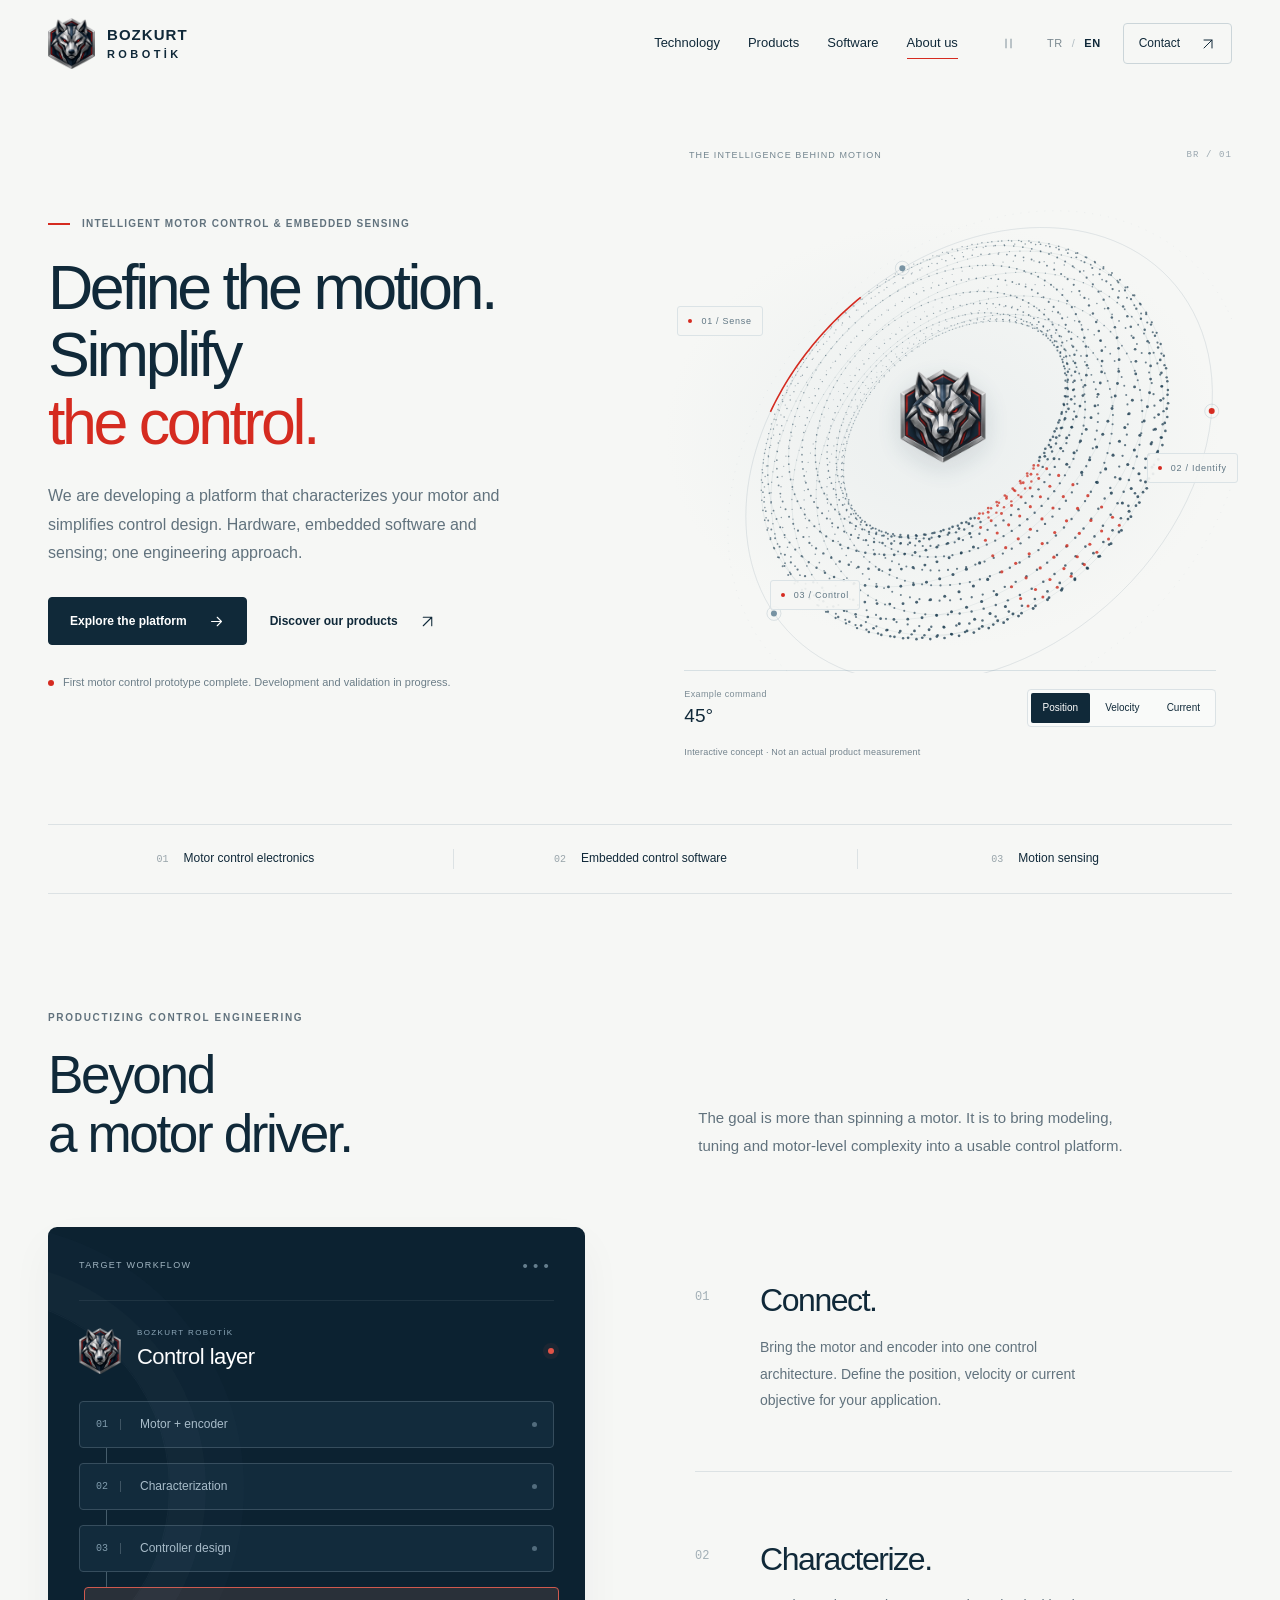
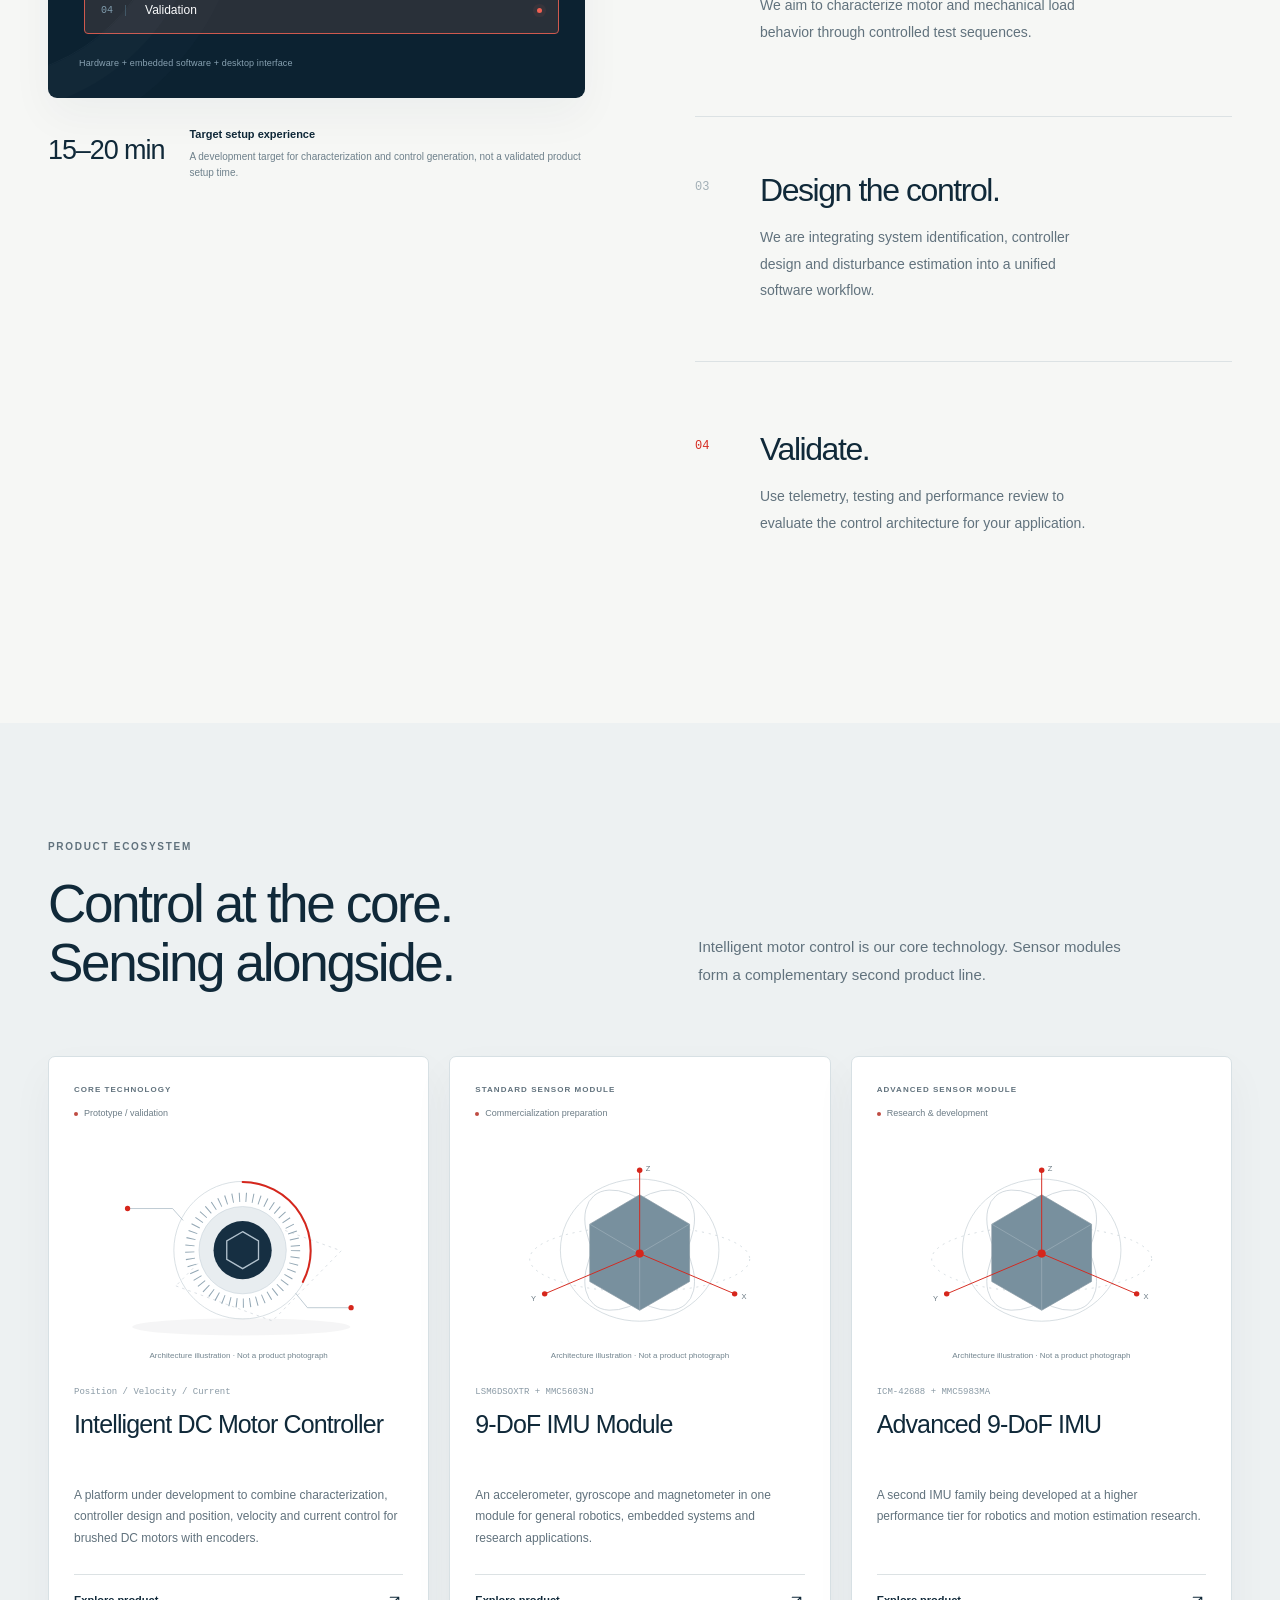
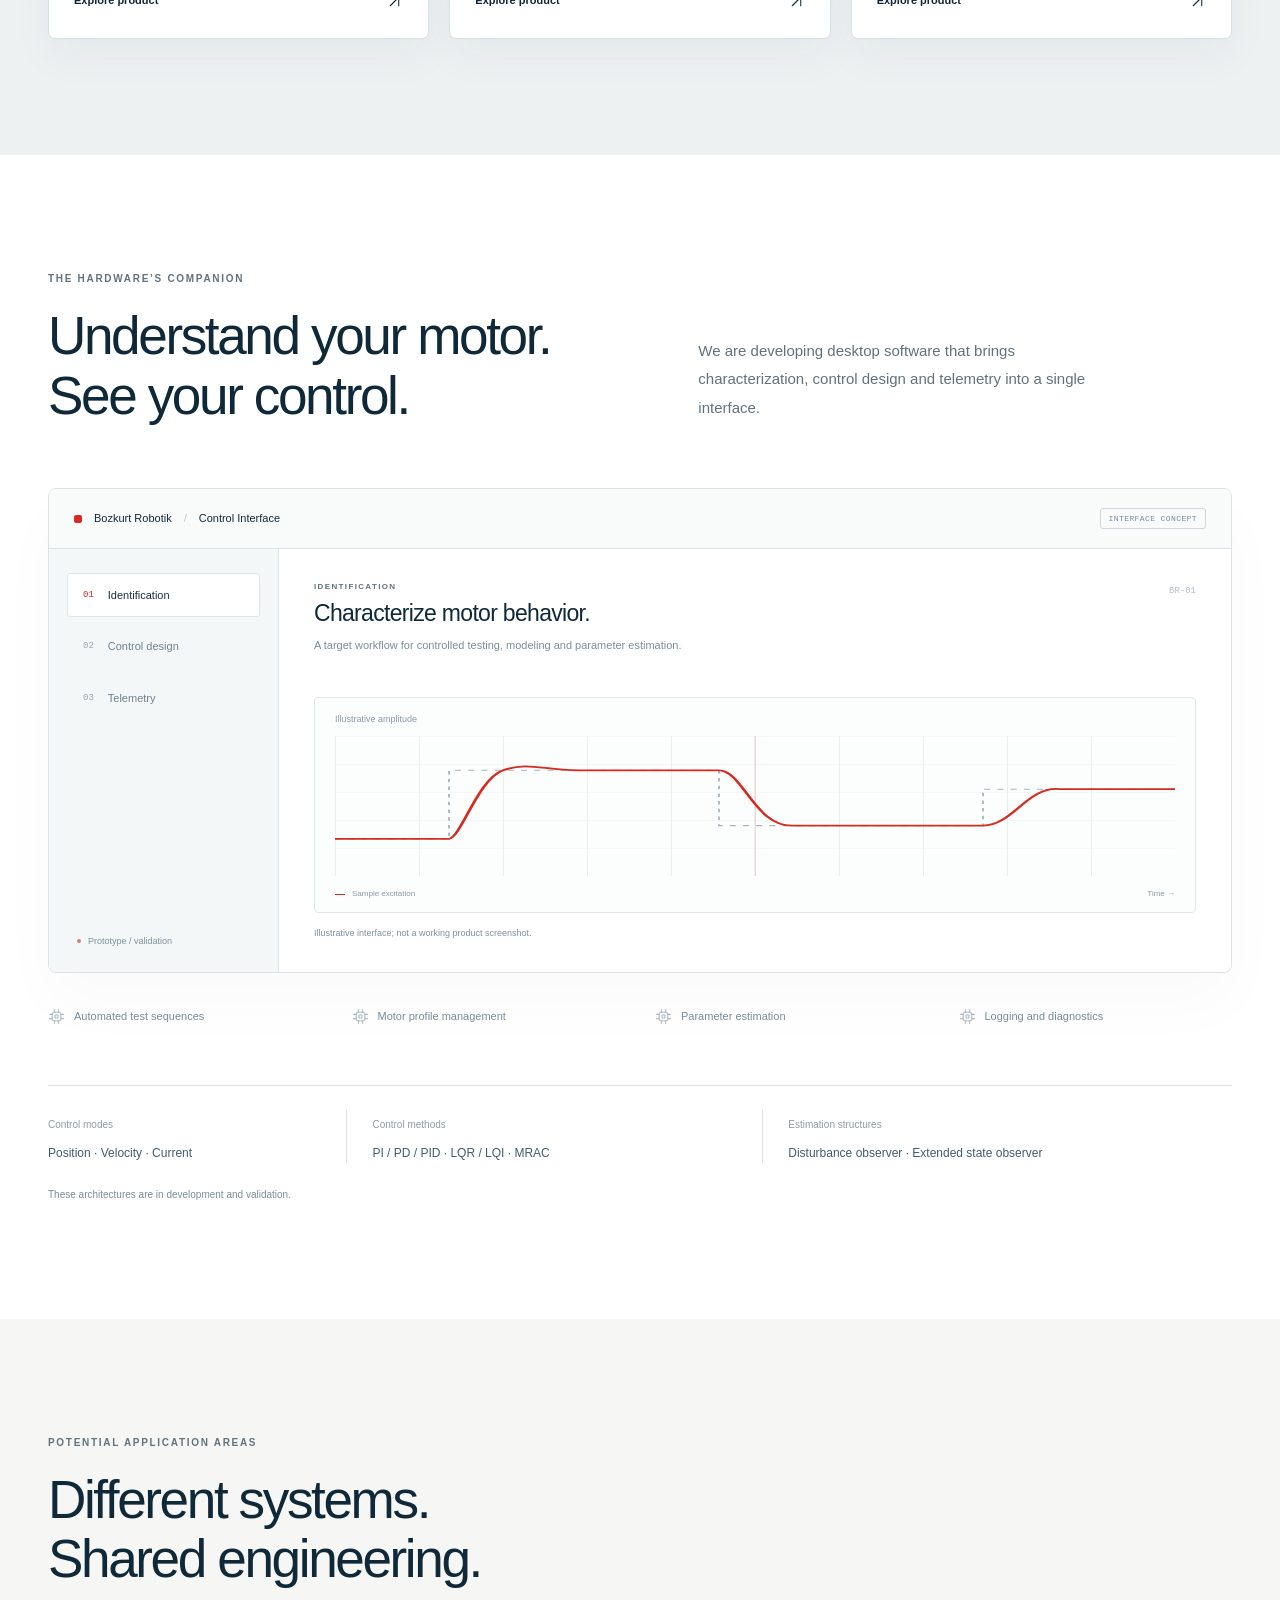
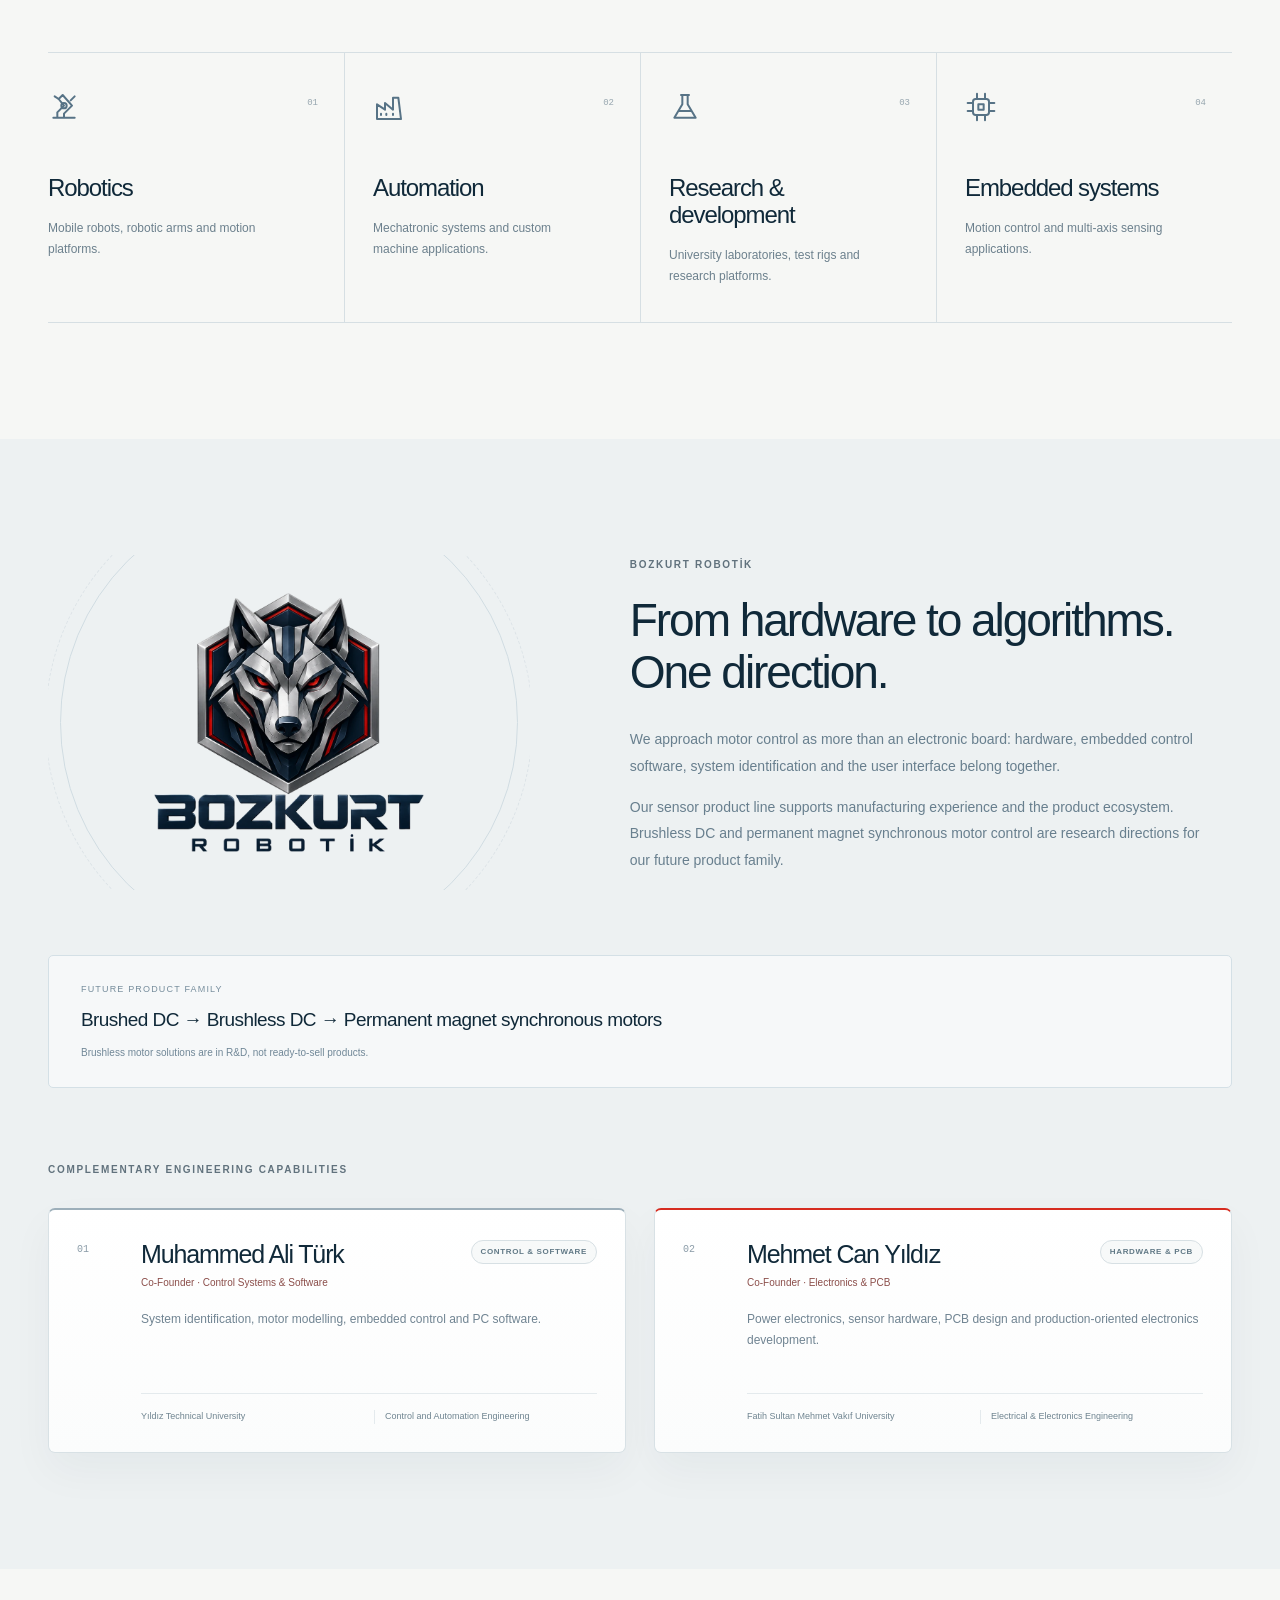
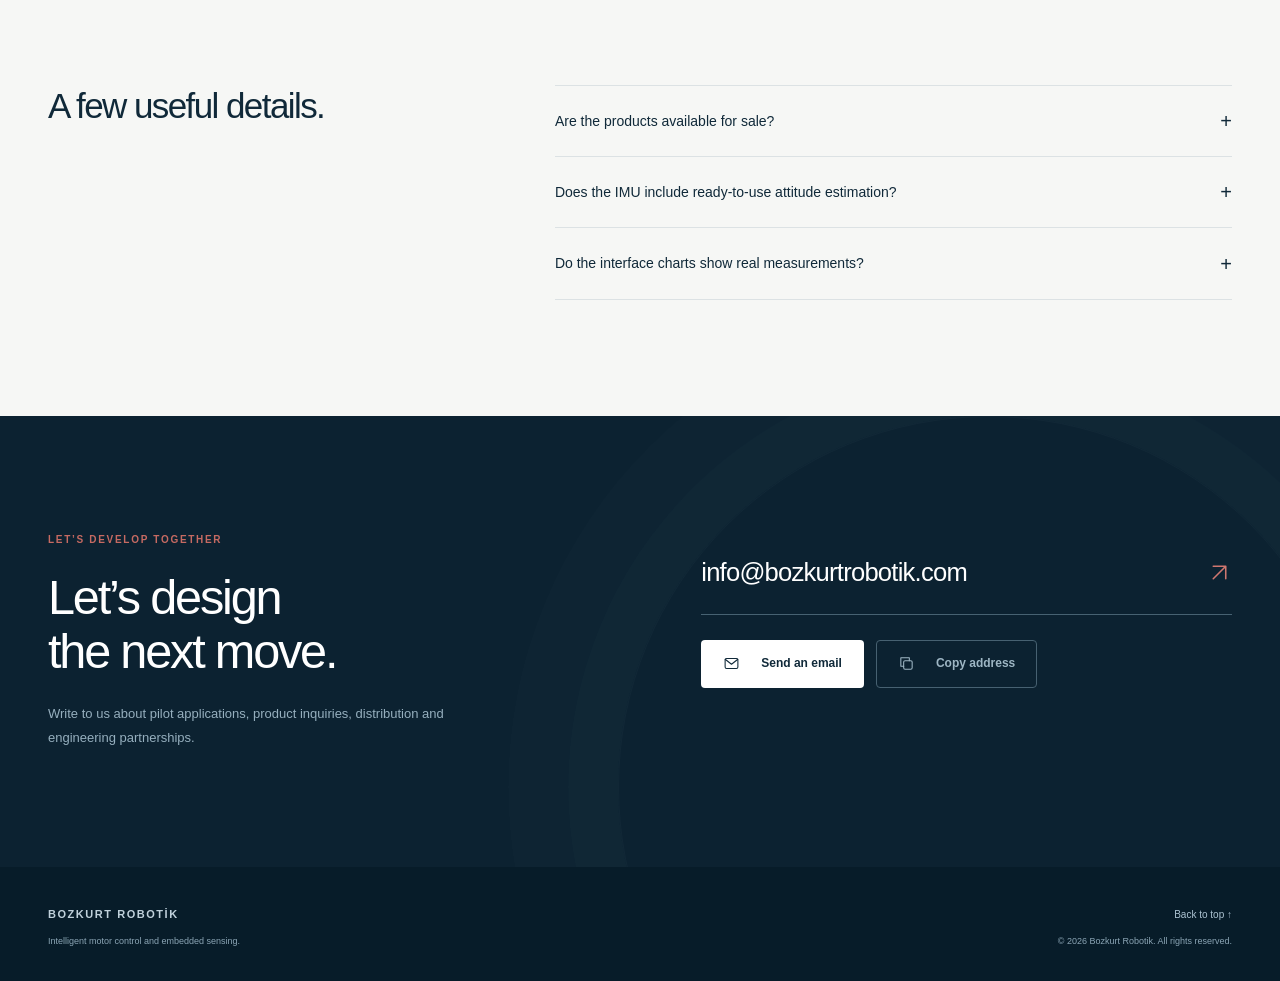
==== commit a1f61b9b: "Add files via upload" ====
--- a/en/index.html
+++ b/en/index.html
@@ -10,7 +10,7 @@
 <meta property="og:title" content="Bozkurt Robotik | Intelligent Motor Control &amp; Embedded Sensing"><meta property="og:description" content="Motor characterization, embedded control software and 9-DoF sensor modules. Explore the intelligent motor control platform under development at Bozkurt Robotik."><meta property="og:url" content="https://bozkurtrobotik.com/en/">
 <meta property="og:image" content="https://bozkurtrobotik.com/assets/bozkurt-robotik-logo.png">
 <link rel="icon" href="../assets/favicon.png" type="image/png">
-<link rel="stylesheet" href="../styles.css?v=2.0">
+<link rel="stylesheet" href="../styles.css?v=3.2">
 </head>
 <body>
 <a class="skip-link" href="#main">Skip to content</a>
@@ -145,7 +145,7 @@
   <div class="about-grid"><div class="about-brand" data-reveal><div class="brand-orbit"></div><img src="../assets/bozkurt-robotik-logo.webp" width="320" height="310" alt="Bozkurt Robotik" loading="lazy"></div>
    <div class="about-copy" data-reveal><p class="eyebrow">BOZKURT ROBOTİK</p><h2>From hardware to algorithms.<br>One direction.</h2><p>We approach motor control as more than an electronic board: hardware, embedded control software, system identification and the user interface belong together.</p><p>Our sensor product line supports manufacturing experience and the product ecosystem. Brushless DC and permanent magnet synchronous motor control are research directions for our future product family.</p></div></div>
   <div class="future-family" data-reveal><span>Future product family</span><strong>Brushed DC → Brushless DC → Permanent magnet synchronous motors</strong><p>Brushless motor solutions are in R&D, not ready-to-sell products.</p></div>
-  <p class="eyebrow team-kicker">COMPLEMENTARY ENGINEERING CAPABILITIES</p><div class="team-grid"><article class="team-member" data-reveal><span class="member-number">01</span><div class="member-body"><div class="member-heading"><div><h3>Muhammed Ali Türk</h3><span class="member-role">Co-Founder · Control Systems & Software</span></div><span class="member-badge">Control & Software</span></div><p>System identification, motor modelling, embedded control and PC software.</p><div class="member-meta"><span>Yıldız Technical University</span><span>Control and Automation Engineering</span></div></div></article><article class="team-member" data-reveal><span class="member-number">02</span><div class="member-body"><div class="member-heading"><div><h3>Mehmet Can Yıldız</h3><span class="member-role">Co-Founder · Electronics & PCB · Engineer</span></div><span class="member-badge">Hardware & PCB</span></div><p>Power electronics, sensor hardware, PCB design and production-oriented electronic development. Graduate of Electrical and Electronics Engineering at Fatih Sultan Mehmet Vakıf University. He currently works professionally as an engineer.</p><div class="member-meta"><span>Fatih Sultan Mehmet Vakıf University</span><span>Electrical & Electronics Engineering · Graduate</span></div></div></article></div>
+  <p class="eyebrow team-kicker">COMPLEMENTARY ENGINEERING CAPABILITIES</p><div class="team-grid"><article class="team-member" data-reveal><span class="member-number">01</span><div class="member-body"><div class="member-heading"><div><h3>Muhammed Ali Türk</h3><span class="member-role">Co-Founder · Control Systems & Software</span></div><span class="member-badge">Control & Software</span></div><p>System identification, motor modelling, embedded control and PC software.</p><div class="member-meta"><span>Yıldız Technical University</span><span>Control and Automation Engineering</span></div></div></article><article class="team-member" data-reveal><span class="member-number">02</span><div class="member-body"><div class="member-heading"><div><h3>Mehmet Can Yıldız</h3><span class="member-role">Co-Founder · Electronics & PCB</span></div><span class="member-badge">Hardware & PCB</span></div><p>Power electronics, sensor hardware, PCB design and production-oriented electronics development.</p><div class="member-meta"><span>Fatih Sultan Mehmet Vakıf University</span><span>Electrical & Electronics Engineering</span></div></div></article></div>
  </div></section>
  <section class="faq section"><div class="wrap faq-grid"><h2 data-reveal>A few useful details.</h2><div class="faq-list" data-reveal><details><summary>Are the products available for sale?<span aria-hidden="true">+</span></summary><p>The first DC motor controller prototype is complete; revisions and validation continue. The standard IMU is in commercialization preparation, while the advanced IMU is in R&D. Contact us for current availability.</p></details><details><summary>Does the IMU include ready-to-use attitude estimation?<span aria-hidden="true">+</span></summary><p>The sensor architecture presented here is for acceleration, angular velocity and magnetic field measurements. We do not claim validated onboard sensor fusion or navigation performance.</p></details><details><summary>Do the interface charts show real measurements?<span aria-hidden="true">+</span></summary><p>No. The animations, illustrations and interfaces on this website are concepts explaining the intended workflow. They are not substitutes for actual product photographs or test results.</p></details></div></div></section>
  <section class="contact section" id="contact"><div class="wrap contact-grid">
@@ -156,5 +156,5 @@
 </main>
 <footer><div class="wrap footer-inner"><div><strong>BOZKURT ROBOTİK</strong><p>Intelligent motor control and embedded sensing.</p></div><div class="footer-right"><a href="#top">Back to top ↑</a><p>© <span data-year>2026</span> Bozkurt Robotik. All rights reserved.</p></div></div></footer>
 <dialog class="product-dialog" aria-labelledby="dialog-title"><div class="dialog-inner"><button type="button" class="dialog-close" aria-label="Close"><svg class="icon " viewBox="0 0 24 24" fill="none" stroke="currentColor" stroke-width="1.5" stroke-linecap="round" stroke-linejoin="round" aria-hidden="true"><path d="m6 6 12 12M18 6 6 18"/></svg></button><p class="eyebrow" id="dialog-label"></p><h2 id="dialog-title"></h2><p class="dialog-status"></p><p class="dialog-description"></p><div class="dialog-spec"></div><p class="dialog-caveat"></p><a class="button primary dialog-inquiry" href="mailto:info@bozkurtrobotik.com">Ask about this product<svg class="icon " viewBox="0 0 24 24" fill="none" stroke="currentColor" stroke-width="1.5" stroke-linecap="round" stroke-linejoin="round" aria-hidden="true"><path d="M6 18 18 6M6 6h12v12"/></svg></a></div></dialog>
-<script src="../script.js?v=2.0" defer></script>
+<script src="../script.js?v=3.2" defer></script>
 </body></html>
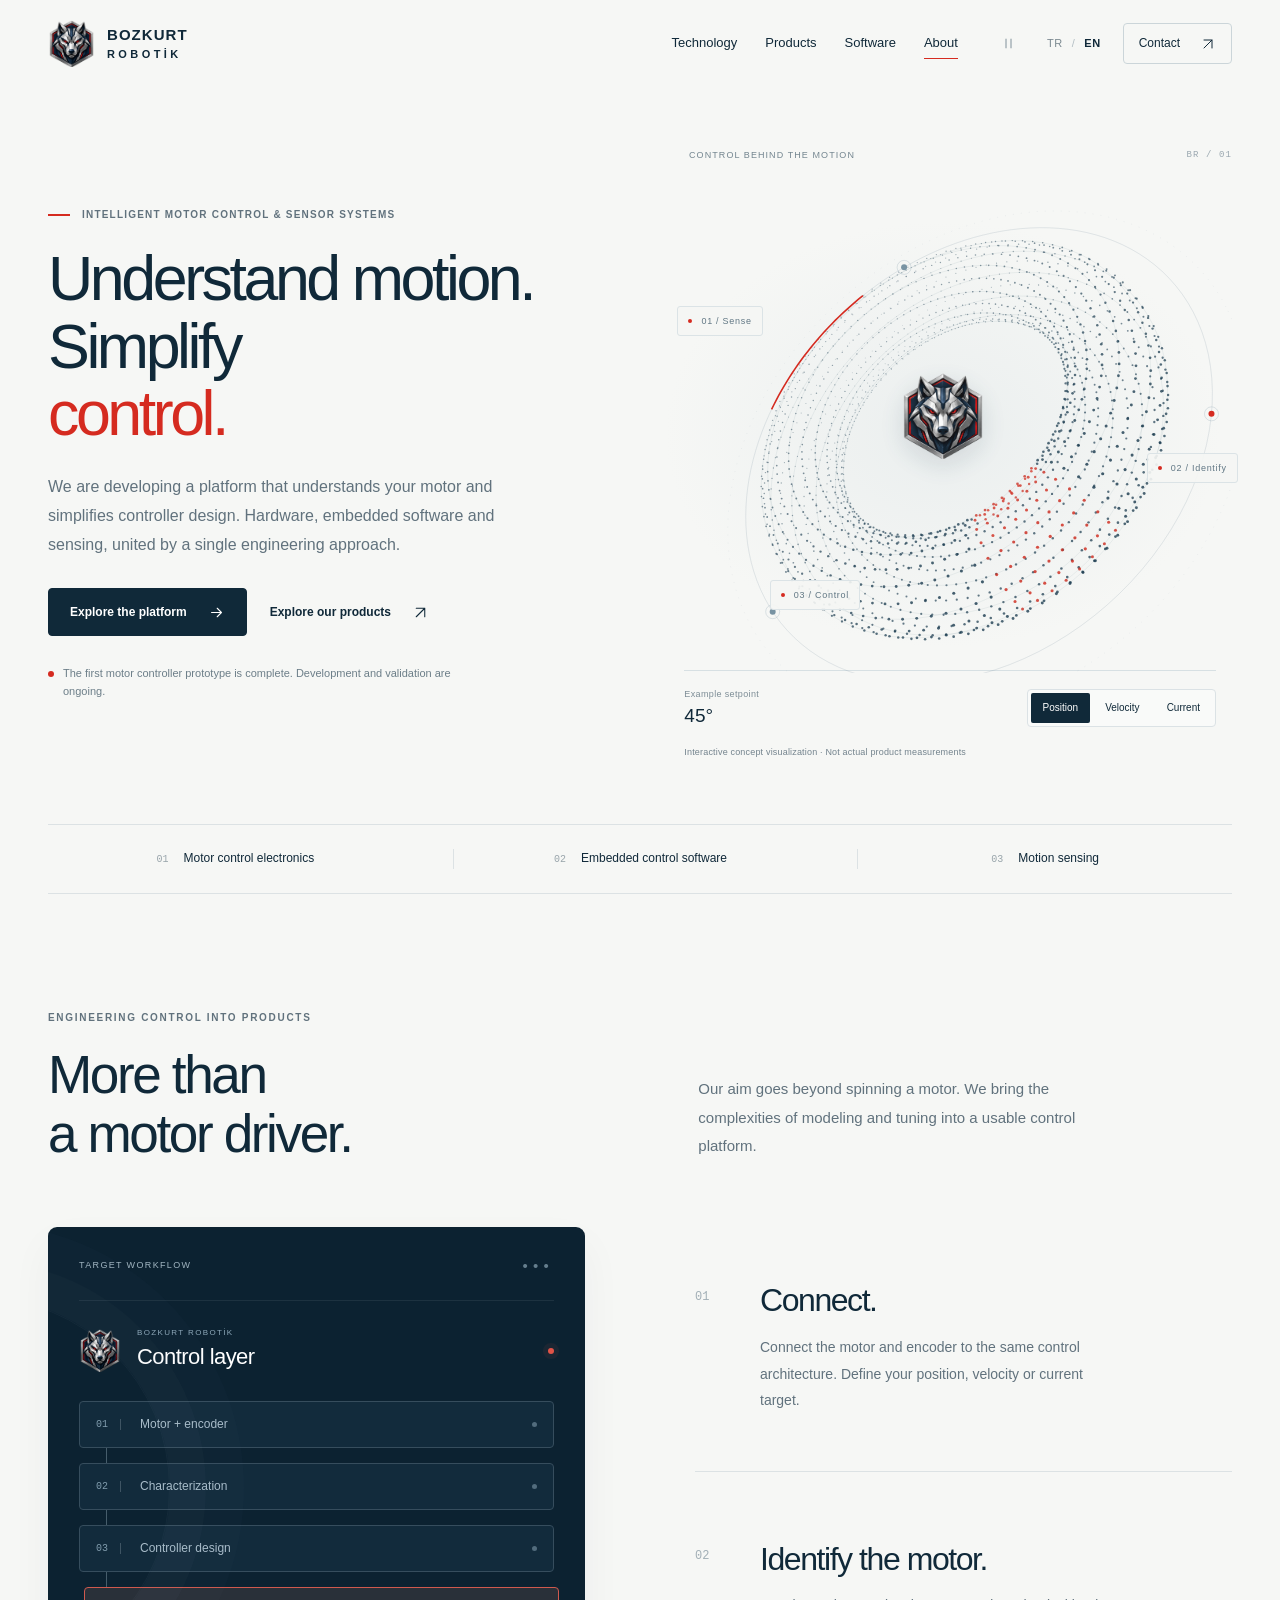
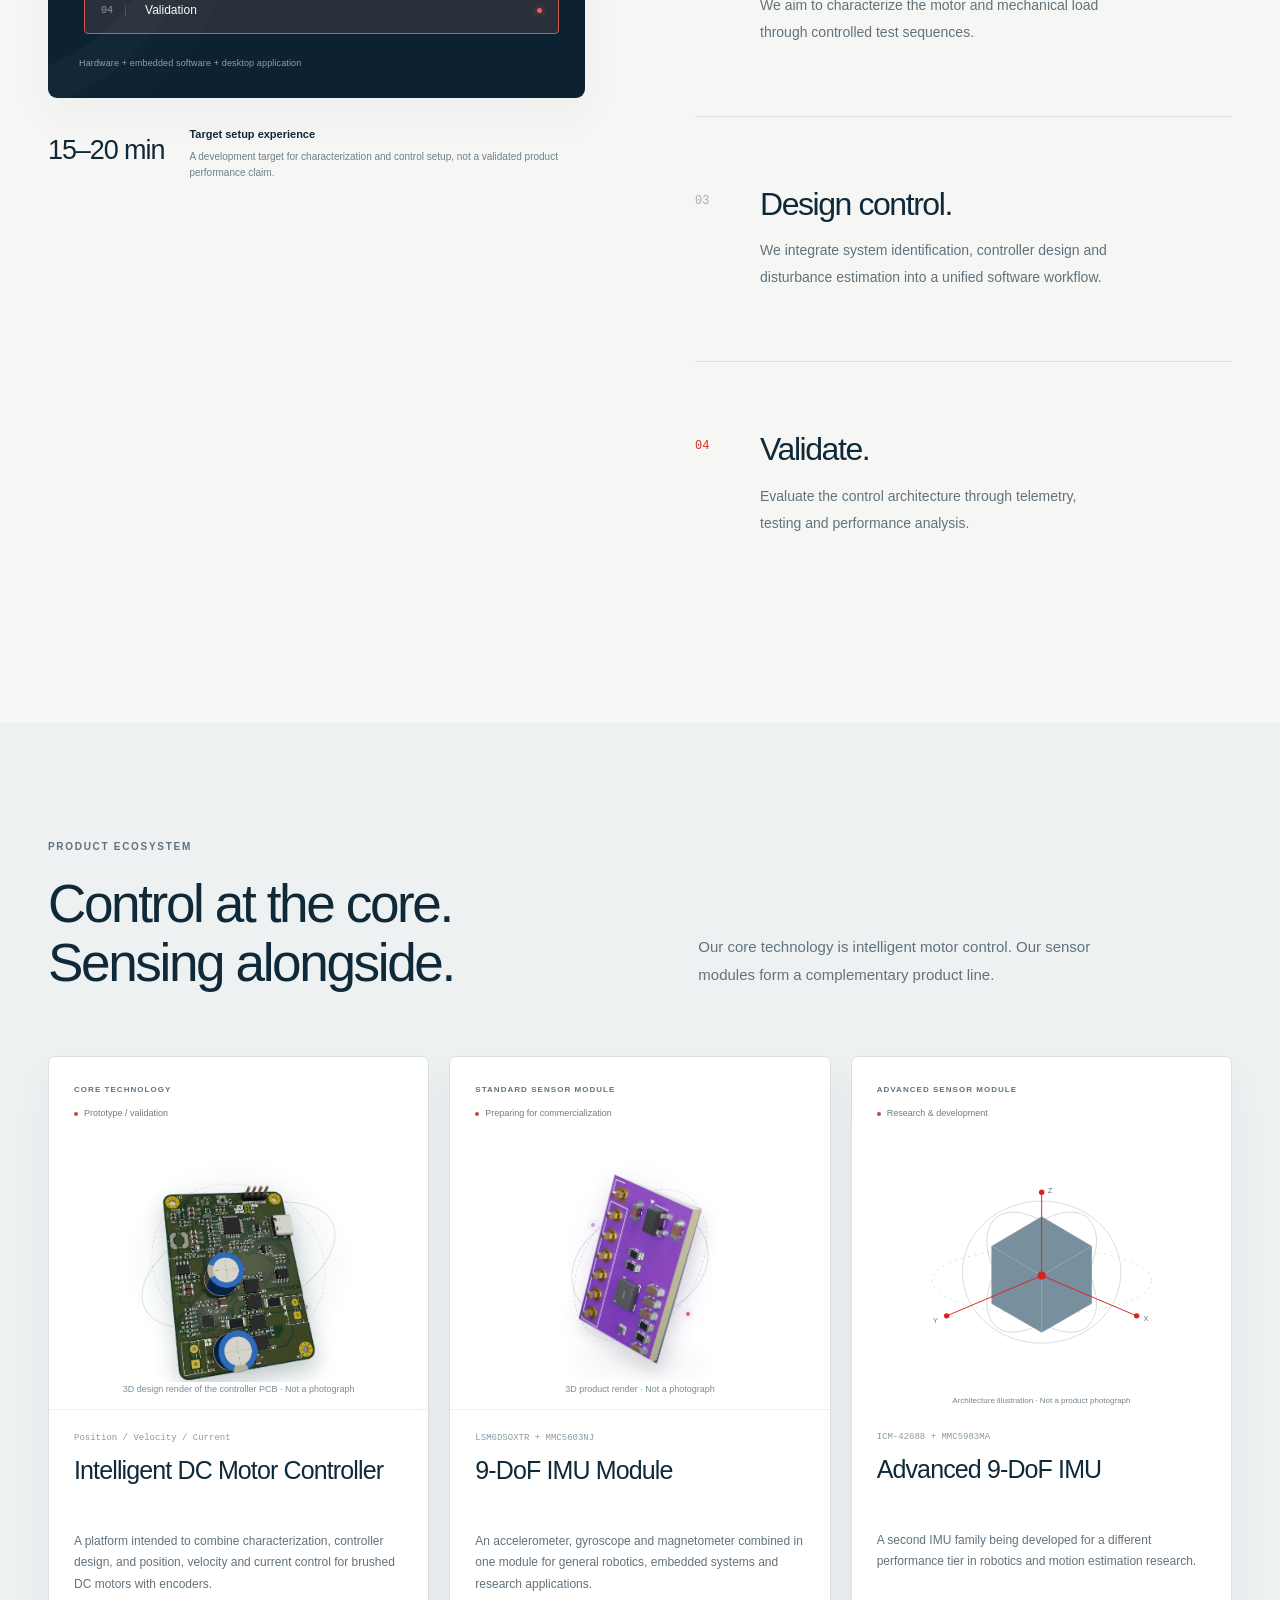
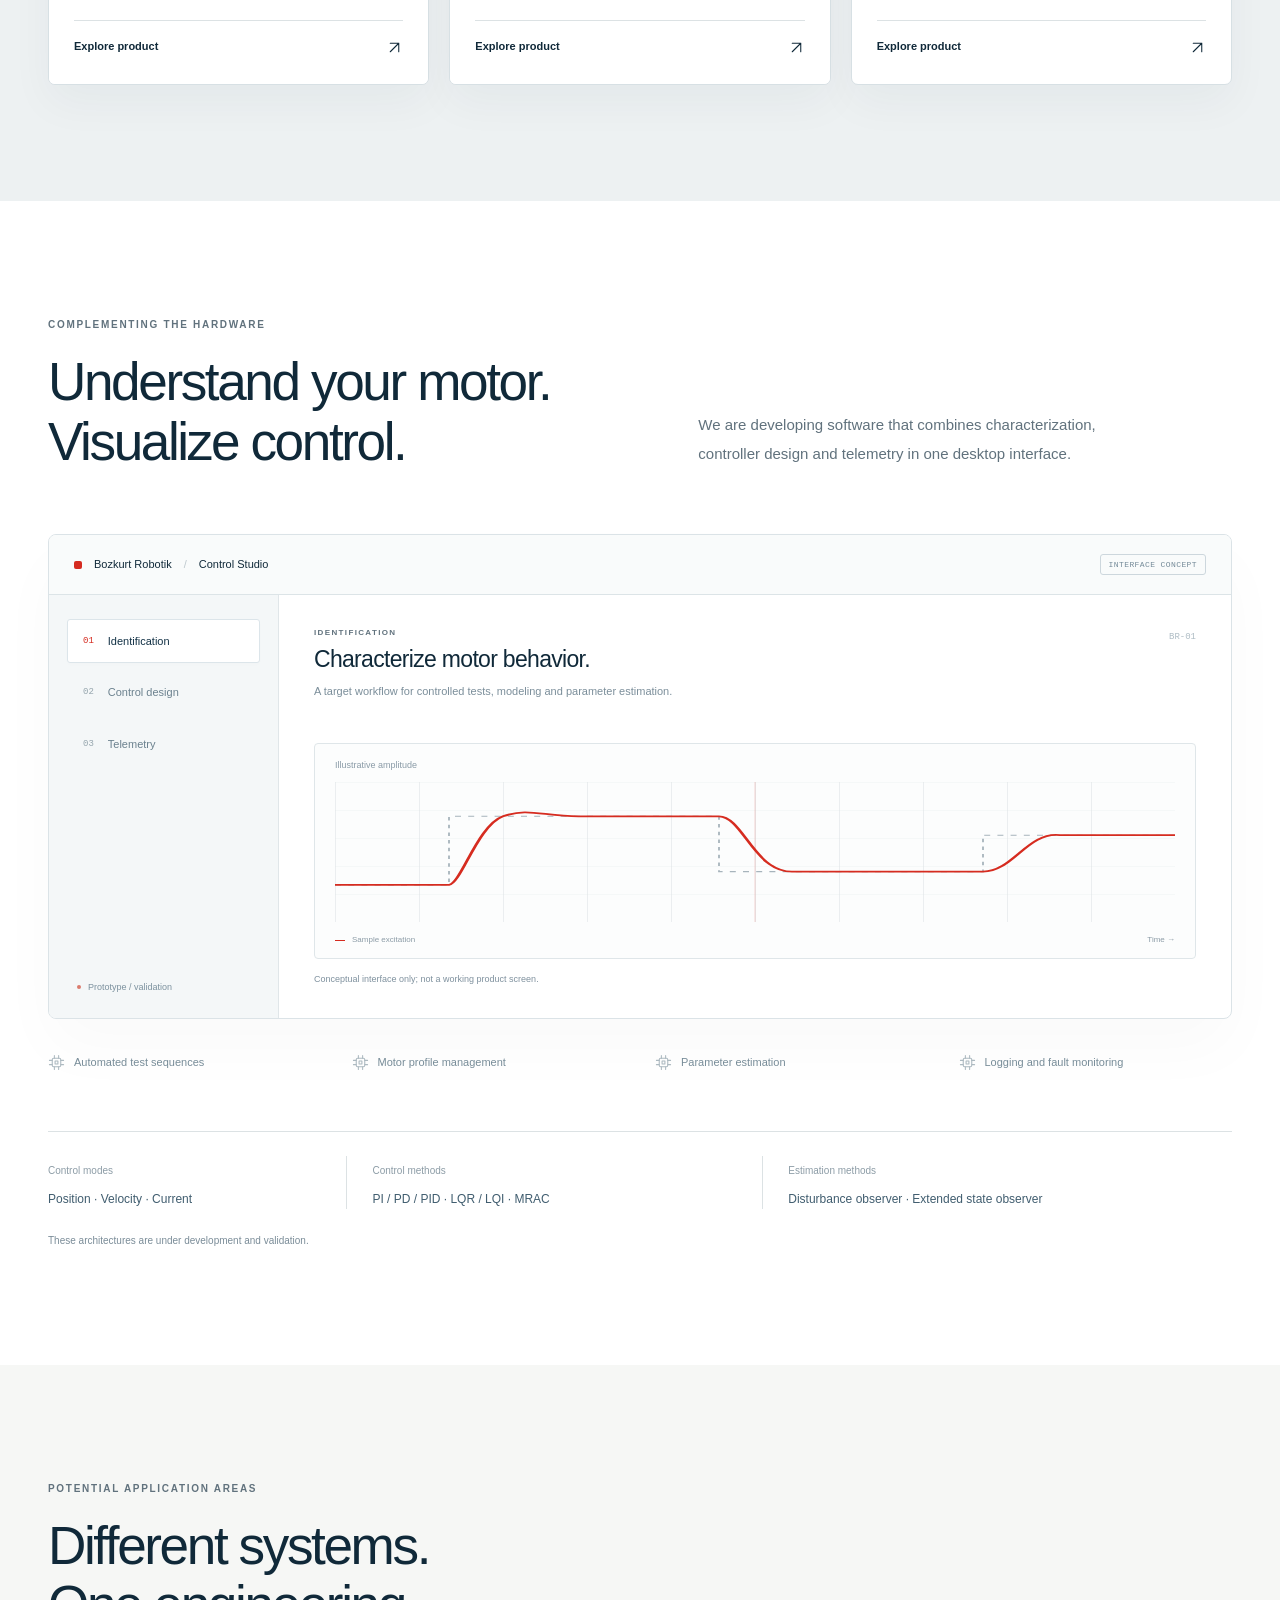
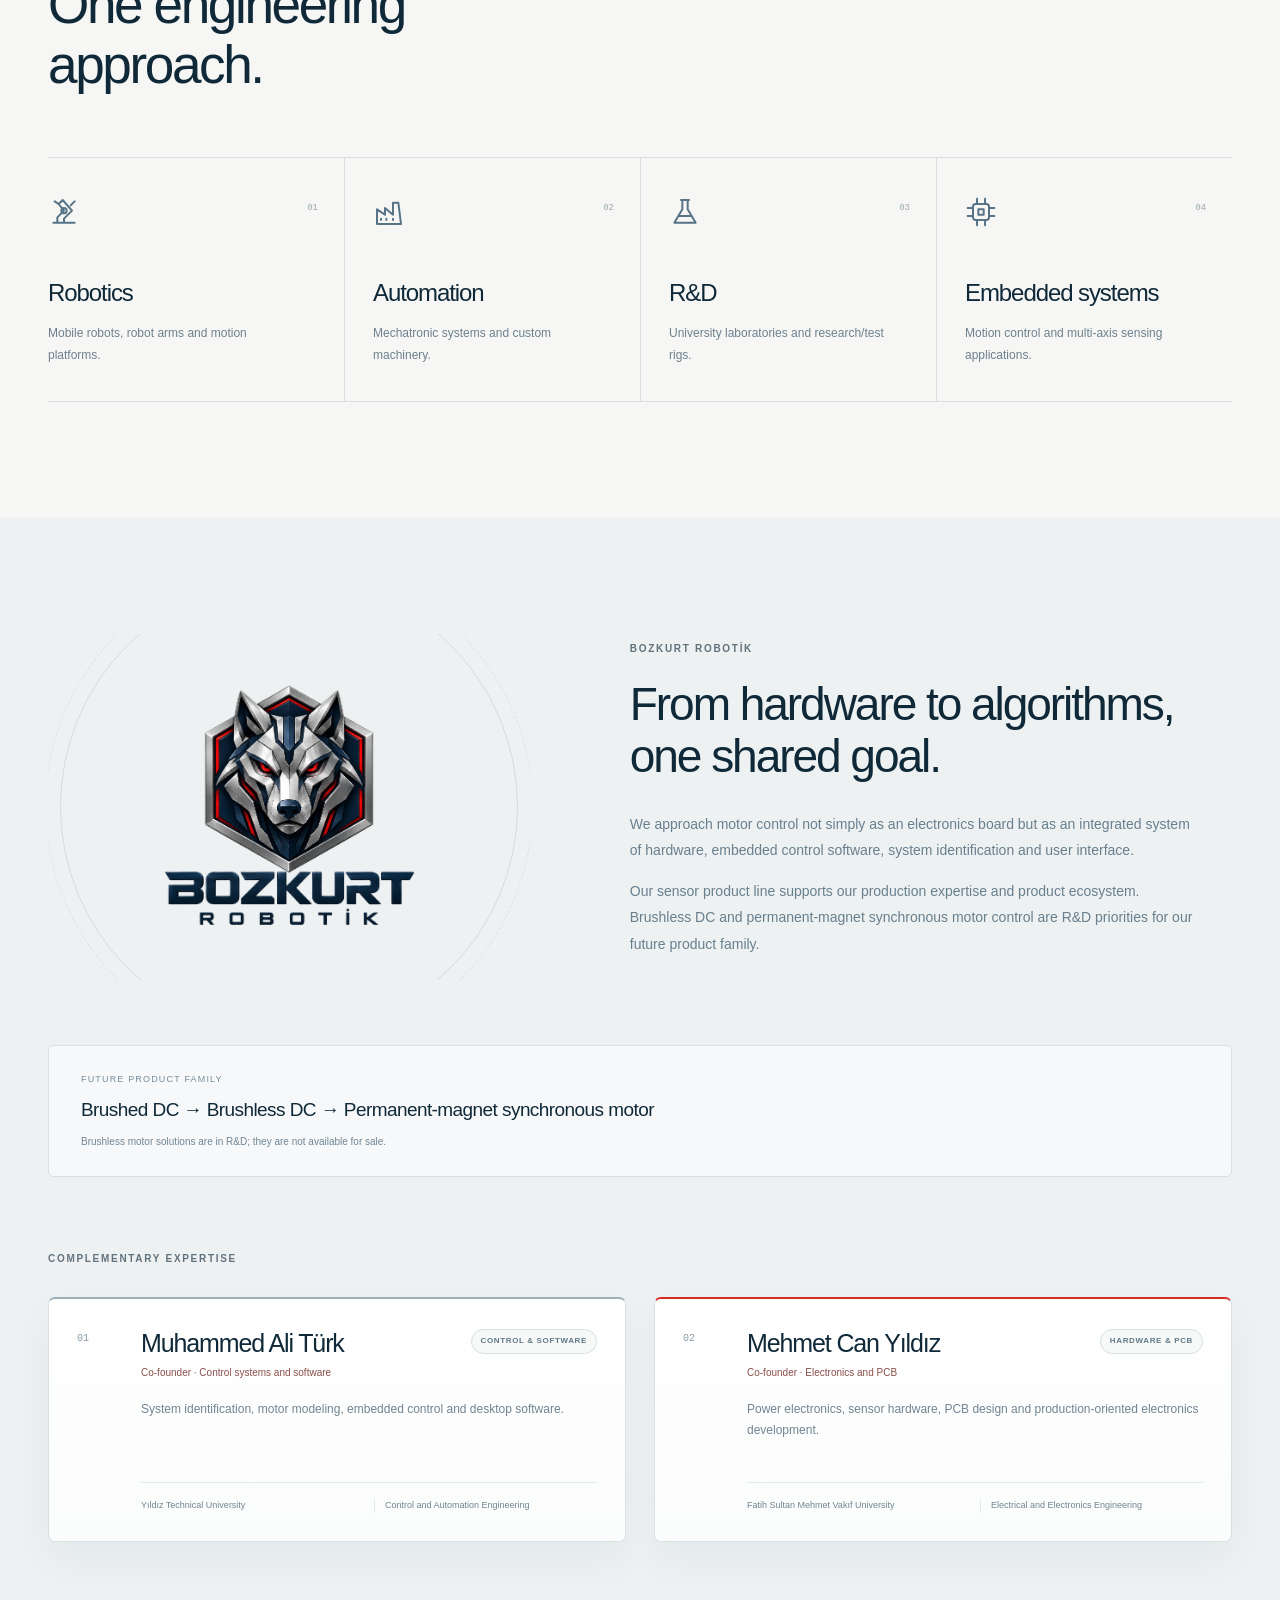
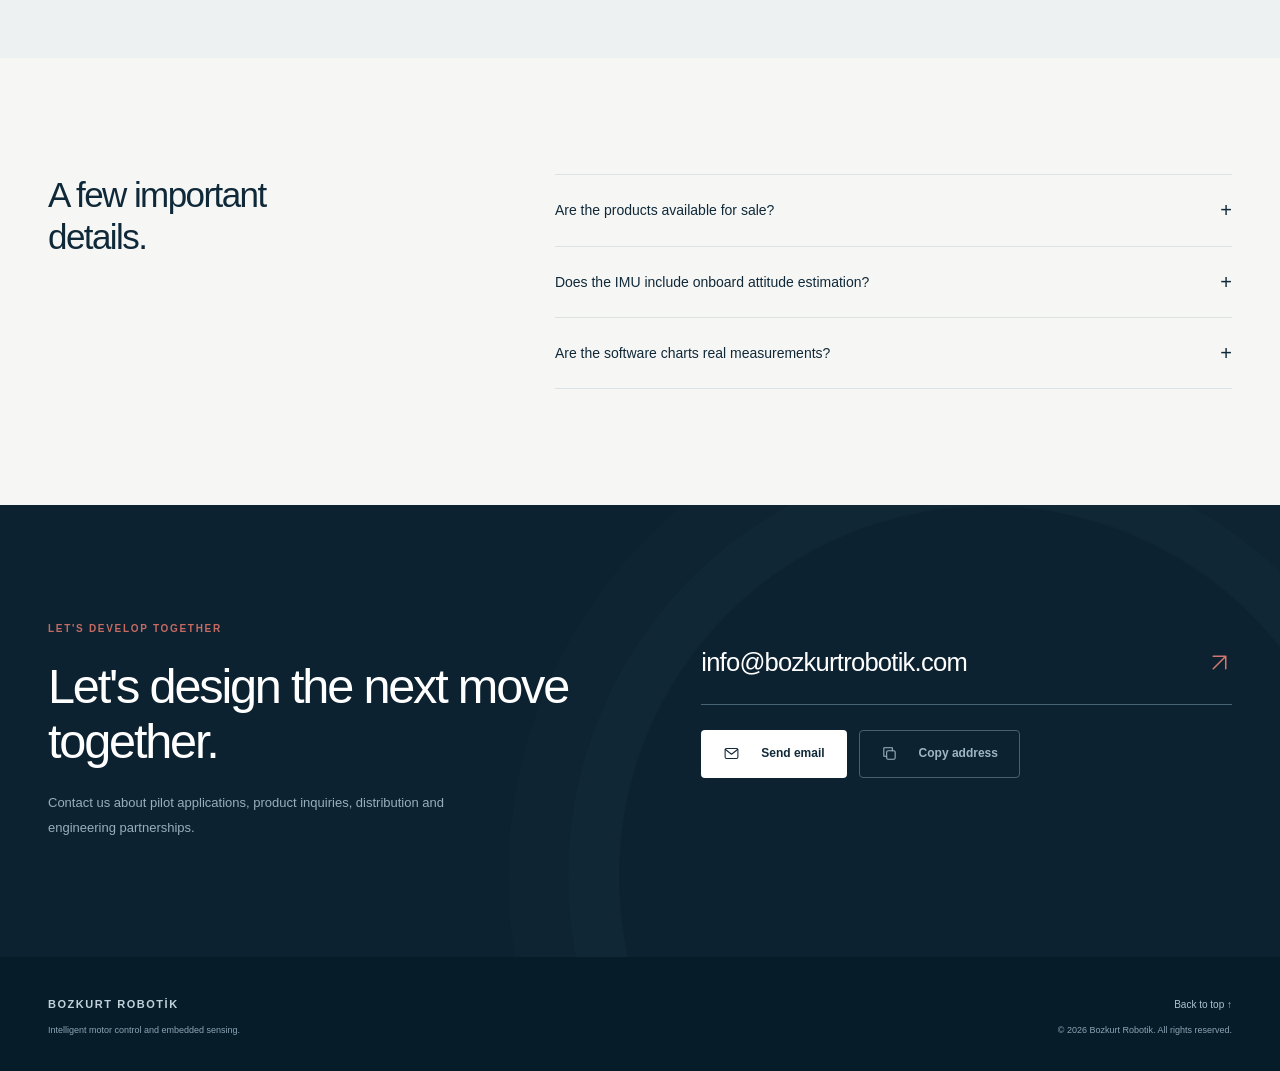
==== commit c5070ea4: "Add files via upload" ====
--- a/en/index.html
+++ b/en/index.html
@@ -2,44 +2,44 @@
 <html lang="en">
 <head>
 <meta charset="utf-8"><meta name="viewport" content="width=device-width,initial-scale=1">
-<title>Bozkurt Robotik | Intelligent Motor Control & Embedded Sensing</title><meta name="description" content="Motor characterization, embedded control software and 9-DoF sensor modules. Explore the intelligent motor control platform under development at Bozkurt Robotik.">
+<title>Bozkurt Robotik | Intelligent Motor Control and Sensor Systems</title><meta name="description" content="Motor characterization, embedded control software and 9-DoF sensor modules. Discover Bozkurt Robotik's motor control platform.">
 <meta name="theme-color" content="#f6f7f5">
 <link rel="canonical" href="https://bozkurtrobotik.com/en/">
 <link rel="alternate" hreflang="tr" href="https://bozkurtrobotik.com/"><link rel="alternate" hreflang="en" href="https://bozkurtrobotik.com/en/"><link rel="alternate" hreflang="x-default" href="https://bozkurtrobotik.com/">
 <meta property="og:type" content="website"><meta property="og:site_name" content="Bozkurt Robotik"><meta property="og:locale" content="en_US">
-<meta property="og:title" content="Bozkurt Robotik | Intelligent Motor Control &amp; Embedded Sensing"><meta property="og:description" content="Motor characterization, embedded control software and 9-DoF sensor modules. Explore the intelligent motor control platform under development at Bozkurt Robotik."><meta property="og:url" content="https://bozkurtrobotik.com/en/">
+<meta property="og:title" content="Bozkurt Robotik | Intelligent Motor Control and Sensor Systems"><meta property="og:description" content="Motor characterization, embedded control software and 9-DoF sensor modules. Discover Bozkurt Robotik's motor control platform."><meta property="og:url" content="https://bozkurtrobotik.com/en/">
 <meta property="og:image" content="https://bozkurtrobotik.com/assets/bozkurt-robotik-logo.png">
 <link rel="icon" href="../assets/favicon.png" type="image/png">
-<link rel="stylesheet" href="../styles.css?v=3.2">
+<link rel="stylesheet" href="../styles.css?v=3.5">
 </head>
 <body>
-<a class="skip-link" href="#main">Skip to content</a>
+<a class="skip-link" href="#main">İçeriğe geç</a>
 <header class="site-header">
  <div class="header-inner wrap">
   <a href="#top" class="brand" aria-label="Bozkurt Robotik"><img src="../assets/bozkurt-amblem.webp" width="52" height="56" alt=""><span>BOZKURT<strong>ROBOTİK</strong></span></a>
-  <nav class="desktop-nav" aria-label="Main navigation"><a href="#technology">Technology</a><a href="#products">Products</a><a href="#software">Software</a><a href="#about">About us</a></nav>
+  <nav class="desktop-nav" aria-label="Main menu"><a href="#technology">Technology</a><a href="#products">Products</a><a href="#software">Software</a><a href="#about">About</a></nav>
   <div class="header-tools">
    <button class="motion-button" type="button" aria-label="Pause animations" title="Pause animations" aria-pressed="false"><svg class="icon " viewBox="0 0 24 24" fill="none" stroke="currentColor" stroke-width="1.5" stroke-linecap="round" stroke-linejoin="round" aria-hidden="true"><path d="M8 5v14M16 5v14"/></svg><span class="sr-only">Pause animations</span></button>
-   <div class="language-switch" aria-label="Website language"><a href="../index.html" lang="tr" hreflang="tr" class="lang-link "  aria-label="Türkçe">TR</a><span aria-hidden="true">/</span><a href="../en/index.html" lang="en" hreflang="en" class="lang-link selected" aria-current="page" aria-label="English">EN</a></div>
+   <div class="language-switch" aria-label="Site language"><a href="../index.html" lang="tr" hreflang="tr" class="lang-link" aria-label="Turkish">TR</a><span aria-hidden="true">/</span><a href="index.html" lang="en" hreflang="en" class="lang-link selected" aria-current="page" aria-label="English">EN</a></div>
    <a class="contact-nav" href="#contact">Contact<svg class="icon " viewBox="0 0 24 24" fill="none" stroke="currentColor" stroke-width="1.5" stroke-linecap="round" stroke-linejoin="round" aria-hidden="true"><path d="M6 18 18 6M6 6h12v12"/></svg></a>
    <button class="menu-toggle" type="button" aria-label="Open menu" aria-controls="mobile-nav" aria-expanded="false"><svg class="icon " viewBox="0 0 24 24" fill="none" stroke="currentColor" stroke-width="1.5" stroke-linecap="round" stroke-linejoin="round" aria-hidden="true"><path d="M4 8h16M4 16h16"/></svg></button>
   </div>
  </div>
- <nav id="mobile-nav" class="mobile-nav" aria-label="Mobile navigation" hidden><a href="#technology">Technology</a><a href="#products">Products</a><a href="#software">Software</a><a href="#about">About us</a><a href="#contact">Contact</a></nav>
+ <nav id="mobile-nav" class="mobile-nav" aria-label="Mobile navigation" hidden><a href="#technology">Technology</a><a href="#products">Products</a><a href="#software">Software</a><a href="#about">About</a><a href="#contact">Contact</a></nav>
  <div class="reading-progress" aria-hidden="true"></div>
 </header>
 <main id="main">
  <section class="hero" id="top">
   <div class="wrap hero-grid">
    <div class="hero-copy">
-    <p class="eyebrow hero-intro"><span class="red-line"></span>INTELLIGENT MOTOR CONTROL & EMBEDDED SENSING</p>
-    <h1><span class="title-line">Define the motion.</span><span class="title-line">Simplify</span><span class="title-line accent">the control.</span></h1>
-    <p class="hero-description">We are developing a platform that characterizes your motor and simplifies control design. Hardware, embedded software and sensing; one engineering approach.</p>
-    <div class="hero-actions"><a href="#technology" class="button primary">Explore the platform<svg class="icon " viewBox="0 0 24 24" fill="none" stroke="currentColor" stroke-width="1.5" stroke-linecap="round" stroke-linejoin="round" aria-hidden="true"><path d="M5 12h14M13 6l6 6-6 6"/></svg></a><a href="#products" class="button quiet">Discover our products<svg class="icon " viewBox="0 0 24 24" fill="none" stroke="currentColor" stroke-width="1.5" stroke-linecap="round" stroke-linejoin="round" aria-hidden="true"><path d="M6 18 18 6M6 6h12v12"/></svg></a></div>
-    <p class="development-note"><span></span>First motor control prototype complete. Development and validation in progress.</p>
+    <p class="eyebrow hero-intro"><span class="red-line"></span>INTELLIGENT MOTOR CONTROL & SENSOR SYSTEMS</p>
+    <h1><span class="title-line">Understand motion.</span><span class="title-line">Simplify</span><span class="title-line accent">control.</span></h1>
+    <p class="hero-description">We are developing a platform that understands your motor and simplifies controller design. Hardware, embedded software and sensing, united by a single engineering approach.</p>
+    <div class="hero-actions"><a href="#technology" class="button primary">Explore the platform<svg class="icon " viewBox="0 0 24 24" fill="none" stroke="currentColor" stroke-width="1.5" stroke-linecap="round" stroke-linejoin="round" aria-hidden="true"><path d="M5 12h14M13 6l6 6-6 6"/></svg></a><a href="#products" class="button quiet">Explore our products<svg class="icon " viewBox="0 0 24 24" fill="none" stroke="currentColor" stroke-width="1.5" stroke-linecap="round" stroke-linejoin="round" aria-hidden="true"><path d="M6 18 18 6M6 6h12v12"/></svg></a></div>
+    <p class="development-note"><span></span>The first motor controller prototype is complete. Development and validation are ongoing.</p>
    </div>
    <div class="hero-scene" data-scene>
-    <div class="scene-top"><span class="micro">THE INTELLIGENCE BEHIND MOTION</span><span class="scene-counter">BR / 01</span></div>
+    <div class="scene-top"><span class="micro">CONTROL BEHIND THE MOTION</span><span class="scene-counter">BR / 01</span></div>
     <div class="orbital-stage">
      <canvas id="motion-canvas" aria-hidden="true"></canvas>
      <div class="orbital-fallback" aria-hidden="true"></div>
@@ -48,59 +48,63 @@
      <div class="orbit-label label-two"><i></i>02 / Identify</div>
      <div class="orbit-label label-three"><i></i>03 / Control</div>
     </div>
-    <div class="scene-console"><div><span>Example command</span><strong id="mode-value">45°</strong></div><div class="mode-selector" role="group" aria-label="Visual control mode"><button type="button" class="mode-button active" data-mode="0" aria-pressed="true">Position</button><button type="button" class="mode-button " data-mode="1" aria-pressed="false">Velocity</button><button type="button" class="mode-button " data-mode="2" aria-pressed="false">Current</button></div></div>
-    <p class="concept-caption">Interactive concept · Not an actual product measurement</p>
+    <div class="scene-console"><div><span>Example setpoint</span><strong id="mode-value">45°</strong></div><div class="mode-selector" role="group" aria-label="Visual control mode"><button type="button" class="mode-button active" data-mode="0" aria-pressed="true">Position</button><button type="button" class="mode-button " data-mode="1" aria-pressed="false">Velocity</button><button type="button" class="mode-button " data-mode="2" aria-pressed="false">Current</button></div></div>
+    <p class="concept-caption">Interactive concept visualization · Not actual product measurements</p>
    </div>
   </div>
   <div class="wrap capability-strip"><div><span>01</span>Motor control electronics</div><div><span>02</span>Embedded control software</div><div><span>03</span>Motion sensing</div></div>
  </section>
  <section class="technology section" id="technology">
   <div class="wrap">
-   <div class="section-heading" data-reveal><div><p class="eyebrow">PRODUCTIZING CONTROL ENGINEERING</p><h2>Beyond<br>a motor driver.</h2></div><p>The goal is more than spinning a motor. It is to bring modeling, tuning and motor-level complexity into a usable control platform.</p></div>
+   <div class="section-heading" data-reveal><div><p class="eyebrow">ENGINEERING CONTROL INTO PRODUCTS</p><h2>More than<br>a motor driver.</h2></div><p>Our aim goes beyond spinning a motor. We bring the complexities of modeling and tuning into a usable control platform.</p></div>
    <div class="story-grid">
     <div class="story-visual"><div class="flow-panel">
      <div class="panel-top"><span>TARGET WORKFLOW</span><span class="panel-dots" aria-hidden="true">•••</span></div>
      <div class="flow-core"><img src="../assets/bozkurt-amblem.webp" width="50" height="56" alt=""><div><small>BOZKURT ROBOTİK</small><strong>Control layer</strong></div><span class="live-dot"></span></div>
      <div class="flow-chain"><div class="flow-node is-active" data-node="0"><span>01</span><strong>Motor + encoder</strong><i aria-hidden="true"></i></div><div class="flow-node " data-node="1"><span>02</span><strong>Characterization</strong><i aria-hidden="true"></i></div><div class="flow-node " data-node="2"><span>03</span><strong>Controller design</strong><i aria-hidden="true"></i></div><div class="flow-node " data-node="3"><span>04</span><strong>Validation</strong><i aria-hidden="true"></i></div></div>
-     <p class="flow-footer">Hardware + embedded software + desktop interface</p>
-    </div><div class="target-note"><strong>15–20 min</strong><div><span>Target setup experience</span><p>A development target for characterization and control generation, not a validated product setup time.</p></div></div></div>
-    <div class="story-steps"><article class="story-step" data-step="0" data-reveal><div class="step-number">01</div><div><h3>Connect.</h3><p>Bring the motor and encoder into one control architecture. Define the position, velocity or current objective for your application.</p></div></article><article class="story-step" data-step="1" data-reveal><div class="step-number">02</div><div><h3>Characterize.</h3><p>We aim to characterize motor and mechanical load behavior through controlled test sequences.</p></div></article><article class="story-step" data-step="2" data-reveal><div class="step-number">03</div><div><h3>Design the control.</h3><p>We are integrating system identification, controller design and disturbance estimation into a unified software workflow.</p></div></article><article class="story-step" data-step="3" data-reveal><div class="step-number">04</div><div><h3>Validate.</h3><p>Use telemetry, testing and performance review to evaluate the control architecture for your application.</p></div></article></div>
+     <p class="flow-footer">Hardware + embedded software + desktop application</p>
+    </div><div class="target-note"><strong>15–20 min</strong><div><span>Target setup experience</span><p>A development target for characterization and control setup, not a validated product performance claim.</p></div></div></div>
+    <div class="story-steps"><article class="story-step" data-step="0" data-reveal><div class="step-number">01</div><div><h3>Connect.</h3><p>Connect the motor and encoder to the same control architecture. Define your position, velocity or current target.</p></div></article><article class="story-step" data-step="1" data-reveal><div class="step-number">02</div><div><h3>Identify the motor.</h3><p>We aim to characterize the motor and mechanical load through controlled test sequences.</p></div></article><article class="story-step" data-step="2" data-reveal><div class="step-number">03</div><div><h3>Design control.</h3><p>We integrate system identification, controller design and disturbance estimation into a unified software workflow.</p></div></article><article class="story-step" data-step="3" data-reveal><div class="step-number">04</div><div><h3>Validate.</h3><p>Evaluate the control architecture through telemetry, testing and performance analysis.</p></div></article></div>
    </div>
   </div>
  </section>
  <section class="portfolio section" id="products">
   <div class="wrap">
-   <div class="section-heading" data-reveal><div><p class="eyebrow">PRODUCT ECOSYSTEM</p><h2>Control at the core.<br>Sensing alongside.</h2></div><p>Intelligent motor control is our core technology. Sensor modules form a complementary second product line.</p></div>
+   <div class="section-heading" data-reveal><div><p class="eyebrow">PRODUCT ECOSYSTEM</p><h2>Control at the core.<br>Sensing alongside.</h2></div><p>Our core technology is intelligent motor control. Our sensor modules form a complementary product line.</p></div>
    <div class="product-grid"><article class="product-card product-0" id="motor-control" data-reveal>
    <div class="product-top"><span class="eyebrow">CORE TECHNOLOGY</span><span class="status-chip"><i></i>Prototype / validation</span></div>
-   <div class="product-art"><svg class="motor-art" viewBox="0 0 500 310" fill="none" aria-hidden="true">
- <defs><linearGradient id="motor-metal" x1="140" y1="80" x2="350" y2="240"><stop stop-color="#e8edf0"/><stop offset=".5" stop-color="#8598a5"/><stop offset="1" stop-color="#edf0f2"/></linearGradient></defs>
- <ellipse cx="254" cy="269" rx="165" ry="13" fill="#081725" opacity=".04"/>
- <path d="m155 207 146 53 104-106-146-53Z" stroke="#94a5af" stroke-dasharray="4 6" opacity=".5"/>
- <g class="motor-coil">
- <circle cx="256" cy="153" r="104" stroke="#c5d0d7"/><circle cx="256" cy="153" r="80" stroke="#93a7b4" stroke-width="14" stroke-dasharray="1.5 8.8"/>
- <circle cx="256" cy="153" r="66" fill="url(#motor-metal)" stroke="#cad5dc"/><circle cx="256" cy="153" r="44" fill="#162f42"/>
- <path d="M256 50a103 103 0 0 1 91 151" stroke="#d6261c" stroke-width="3" stroke-linecap="round"/>
- <path d="m256 125 24 14v28l-24 14-24-14v-28Z" stroke="#b2c2ce" stroke-width="2"/>
- </g>
- <path d="M82 90h68l16 18M336 218l18 22h66" stroke="#9fb1bd"/>
- <circle cx="82" cy="90" r="4" fill="#d6261c"/><circle cx="420" cy="240" r="4" fill="#d6261c"/>
- </svg><span class="art-caption">Architecture illustration · Not a product photograph</span></div>
-   <div class="product-copy"><span class="technical-code">Position / Velocity / Current</span><h3>Intelligent DC Motor Controller</h3><p>A platform under development to combine characterization, controller design and position, velocity and current control for brushed DC motors with encoders.</p>
+   <div class="product-art product-art-render">
+    <div class="motor-product-visual" role="img" aria-label="3D design render of the Bozkurt Robotik intelligent DC motor controller PCB">
+      <span class="motor-product-glow" aria-hidden="true"></span>
+      <span class="motor-product-orbit motor-orbit-back" aria-hidden="true"></span>
+      <span class="motor-product-orbit motor-orbit-front" aria-hidden="true"></span>
+      <span class="motor-product-shadow" aria-hidden="true"></span>
+      <span class="motor-product-tilt" aria-hidden="true"><span class="motor-product-float"><picture>
+        <source srcset="../assets/motor-controller-render.webp" type="image/webp">
+        <img class="motor-board" src="../assets/motor-controller-render.png" alt="" width="403" height="503" loading="lazy" decoding="async">
+      </picture></span></span>
+      <span class="motor-product-beacon motor-beacon-left" aria-hidden="true"></span>
+      <span class="motor-product-beacon motor-beacon-right" aria-hidden="true"></span>
+      <span class="motor-product-scan" aria-hidden="true"></span>
+    </div>
+    <span class="art-caption">3D design render of the controller PCB · Not a photograph</span>
+   </div>
+   <div class="product-copy"><span class="technical-code">Position / Velocity / Current</span><h3>Intelligent DC Motor Controller</h3><p>A platform intended to combine characterization, controller design, and position, velocity and current control for brushed DC motors with encoders.</p>
    <button type="button" class="text-link" data-product="0">Explore product<svg class="icon " viewBox="0 0 24 24" fill="none" stroke="currentColor" stroke-width="1.5" stroke-linecap="round" stroke-linejoin="round" aria-hidden="true"><path d="M6 18 18 6M6 6h12v12"/></svg></button></div></article><article class="product-card product-1" id="sensors" data-reveal>
-   <div class="product-top"><span class="eyebrow">STANDARD SENSOR MODULE</span><span class="status-chip"><i></i>Commercialization preparation</span></div>
-   <div class="product-art"><svg class="sensor-art art-1" viewBox="0 0 480 300" fill="none" aria-hidden="true">
- <defs><linearGradient id="sensor-1" x1="140" y1="60" x2="300" y2="240"><stop stop-color="#78909e"/><stop offset="1" stop-color="#142f41"/></linearGradient></defs>
- <ellipse cx="240" cy="161" rx="161" ry="48" stroke="#c4ced4" stroke-dasharray="3 7"/>
- <g class="sensor-spin"><ellipse cx="240" cy="148" rx="116" ry="104" stroke="#c4ced4"/><ellipse cx="240" cy="148" rx="58" ry="104" stroke="#c4ced4" transform="rotate(40 240 148)"/>
- <ellipse cx="240" cy="148" rx="58" ry="104" stroke="#c4ced4" transform="rotate(-40 240 148)"/></g>
- <path d="m240 67 73 43v84l-73 42-73-42v-84Z" fill="url(#sensor-1)" stroke="#8496a1"/>
- <path d="m167 110 73 43 73-43M240 153v83" stroke="#b0bec6" opacity=".7"/>
- <path d="M240 153V31M240 153l139 59M240 153l-139 59" stroke="#d6261c" stroke-width="1.4"/>
- <circle cx="240" cy="153" r="6" fill="#d6261c"/><circle cx="240" cy="31" r="4" fill="#d6261c"/><circle cx="379" cy="212" r="4" fill="#d6261c"/><circle cx="101" cy="212" r="4" fill="#d6261c"/>
- <g fill="#6b7a84" font-size="11" font-family="sans-serif"><text x="249" y="32">Z</text><text x="389" y="220">X</text><text x="81" y="223">Y</text></g>
- </svg><span class="art-caption">Architecture illustration · Not a product photograph</span></div>
-   <div class="product-copy"><span class="technical-code">LSM6DSOXTR + MMC5603NJ</span><h3>9-DoF IMU Module</h3><p>An accelerometer, gyroscope and magnetometer in one module for general robotics, embedded systems and research applications.</p>
+   <div class="product-top"><span class="eyebrow">STANDARD SENSOR MODULE</span><span class="status-chip"><i></i>Preparing for commercialization</span></div>
+   <div class="product-art product-art-render"><div class="imu-visual" role="img" aria-label="3D product render of the Bozkurt Robotik standard 9-DoF IMU module">
+      <span class="imu-glow" aria-hidden="true"></span>
+      <span class="imu-orbit imu-orbit-1" aria-hidden="true"></span>
+      <span class="imu-orbit imu-orbit-2" aria-hidden="true"></span>
+      <span class="imu-shadow" aria-hidden="true"></span>
+      <span class="imu-tilt"><span class="imu-float"><picture>
+        <source srcset="../assets/imu-standard-render.webp" type="image/webp">
+        <img class="imu-board" src="../assets/imu-standard-render.png" alt="" width="510" height="775" loading="lazy" decoding="async">
+      </picture></span></span>
+      <span class="imu-spark imu-spark-1" aria-hidden="true"></span>
+      <span class="imu-spark imu-spark-2" aria-hidden="true"></span>
+    </div><span class="art-caption">3D product render · Not a photograph</span></div>
+   <div class="product-copy"><span class="technical-code">LSM6DSOXTR + MMC5603NJ</span><h3>9-DoF IMU Module</h3><p>An accelerometer, gyroscope and magnetometer combined in one module for general robotics, embedded systems and research applications.</p>
    <button type="button" class="text-link" data-product="1">Explore product<svg class="icon " viewBox="0 0 24 24" fill="none" stroke="currentColor" stroke-width="1.5" stroke-linecap="round" stroke-linejoin="round" aria-hidden="true"><path d="M6 18 18 6M6 6h12v12"/></svg></button></div></article><article class="product-card product-2" id="advanced-imu" data-reveal>
    <div class="product-top"><span class="eyebrow">ADVANCED SENSOR MODULE</span><span class="status-chip"><i></i>Research & development</span></div>
    <div class="product-art"><svg class="sensor-art art-2" viewBox="0 0 480 300" fill="none" aria-hidden="true">
@@ -114,47 +118,47 @@
  <circle cx="240" cy="153" r="6" fill="#d6261c"/><circle cx="240" cy="31" r="4" fill="#d6261c"/><circle cx="379" cy="212" r="4" fill="#d6261c"/><circle cx="101" cy="212" r="4" fill="#d6261c"/>
  <g fill="#6b7a84" font-size="11" font-family="sans-serif"><text x="249" y="32">Z</text><text x="389" y="220">X</text><text x="81" y="223">Y</text></g>
  </svg><span class="art-caption">Architecture illustration · Not a product photograph</span></div>
-   <div class="product-copy"><span class="technical-code">ICM-42688 + MMC5983MA</span><h3>Advanced 9-DoF IMU</h3><p>A second IMU family being developed at a higher performance tier for robotics and motion estimation research.</p>
+   <div class="product-copy"><span class="technical-code">ICM-42688 + MMC5983MA</span><h3>Advanced 9-DoF IMU</h3><p>A second IMU family being developed for a different performance tier in robotics and motion estimation research.</p>
    <button type="button" class="text-link" data-product="2">Explore product<svg class="icon " viewBox="0 0 24 24" fill="none" stroke="currentColor" stroke-width="1.5" stroke-linecap="round" stroke-linejoin="round" aria-hidden="true"><path d="M6 18 18 6M6 6h12v12"/></svg></button></div></article></div>
   </div>
  </section>
  <section class="software section" id="software">
   <div class="wrap">
-   <div class="section-heading" data-reveal><div><p class="eyebrow">THE HARDWARE’S COMPANION</p><h2>Understand your motor.<br>See your control.</h2></div><p>We are developing desktop software that brings characterization, control design and telemetry into a single interface.</p></div>
+   <div class="section-heading" data-reveal><div><p class="eyebrow">COMPLEMENTING THE HARDWARE</p><h2>Understand your motor.<br>Visualize control.</h2></div><p>We are developing software that combines characterization, controller design and telemetry in one desktop interface.</p></div>
    <div class="studio" data-reveal>
-    <div class="studio-top"><div class="studio-brand"><span class="small-square"></span>Bozkurt Robotik <span class="studio-slash">/</span> Control Interface</div><span class="concept-badge">INTERFACE CONCEPT</span></div>
+    <div class="studio-top"><div class="studio-brand"><span class="small-square"></span>Bozkurt Robotik <span class="studio-slash">/</span> Control Studio</div><span class="concept-badge">INTERFACE CONCEPT</span></div>
     <div class="studio-grid">
-     <div class="studio-tabs" role="tablist" aria-label="Software view"><button role="tab" id="tab-0" aria-controls="studio-panel" aria-selected="true" tabindex="0" data-tab="0"><span>01</span>Identification</button><button role="tab" id="tab-1" aria-controls="studio-panel" aria-selected="false" tabindex="-1" data-tab="1"><span>02</span>Control design</button><button role="tab" id="tab-2" aria-controls="studio-panel" aria-selected="false" tabindex="-1" data-tab="2"><span>03</span>Telemetry</button><div class="studio-status"><i></i>Prototype / validation</div></div>
+     <div class="studio-tabs" role="tablist" aria-label="Yazılım görünümü"><button role="tab" id="tab-0" aria-controls="studio-panel" aria-selected="true" tabindex="0" data-tab="0"><span>01</span>Identification</button><button role="tab" id="tab-1" aria-controls="studio-panel" aria-selected="false" tabindex="-1" data-tab="1"><span>02</span>Control design</button><button role="tab" id="tab-2" aria-controls="studio-panel" aria-selected="false" tabindex="-1" data-tab="2"><span>03</span>Telemetry</button><div class="studio-status"><i></i>Prototype / validation</div></div>
      <div class="studio-panel" id="studio-panel" role="tabpanel" aria-labelledby="tab-0">
       <div class="studio-copy"><div><p class="eyebrow" id="studio-label">Identification</p><h3 id="studio-title">Characterize motor behavior.</h3></div><span class="studio-key">BR-01</span></div>
-      <p id="studio-note">A target workflow for controlled testing, modeling and parameter estimation.</p>
-      <div class="chart-wrap"><div class="chart-y">Illustrative amplitude</div><svg class="telemetry-chart" viewBox="0 0 700 200" preserveAspectRatio="none" role="img" aria-label="Illustrative interface; not a working product screenshot."><defs><pattern id="chart-grid" width="70" height="40" patternUnits="userSpaceOnUse"><path d="M70 0H0V40" fill="none" stroke="#dfe5e7" stroke-width="1"/></pattern></defs><rect width="700" height="200" fill="url(#chart-grid)"/><path id="chart-reference" d="M0 147H95V49H320V128H540V76H700" stroke="#a7b4bc" stroke-width="1.5" stroke-dasharray="5 6" fill="none"/><path id="chart-signal" d="M0 147H95C105 145 119 62 140 49S173 49 203 49H320C340 49 350 132 383 128H540C565 128 577 71 604 76H700" fill="none" stroke="#d62c20" stroke-width="2.5" stroke-linejoin="round"/><line class="chart-scanner" x1="350" y1="0" x2="350" y2="200" stroke="#d62c20" opacity=".16"/></svg><div class="chart-bottom"><span><i></i><b id="chart-label">Sample excitation</b></span><span>Time →</span></div></div>
-      <p class="chart-disclaimer">Illustrative interface; not a working product screenshot.</p>
+      <p id="studio-note">A target workflow for controlled tests, modeling and parameter estimation.</p>
+      <div class="chart-wrap"><div class="chart-y">Illustrative amplitude</div><svg class="telemetry-chart" viewBox="0 0 700 200" preserveAspectRatio="none" role="img" aria-label="Gösterim amaçlı arayüz; çalışan ürün ekranı değildir."><defs><pattern id="chart-grid" width="70" height="40" patternUnits="userSpaceOnUse"><path d="M70 0H0V40" fill="none" stroke="#dfe5e7" stroke-width="1"/></pattern></defs><rect width="700" height="200" fill="url(#chart-grid)"/><path id="chart-reference" d="M0 147H95V49H320V128H540V76H700" stroke="#a7b4bc" stroke-width="1.5" stroke-dasharray="5 6" fill="none"/><path id="chart-signal" d="M0 147H95C105 145 119 62 140 49S173 49 203 49H320C340 49 350 132 383 128H540C565 128 577 71 604 76H700" fill="none" stroke="#d62c20" stroke-width="2.5" stroke-linejoin="round"/><line class="chart-scanner" x1="350" y1="0" x2="350" y2="200" stroke="#d62c20" opacity=".16"/></svg><div class="chart-bottom"><span><i></i><b id="chart-label">Sample excitation</b></span><span>Time →</span></div></div>
+      <p class="chart-disclaimer">Conceptual interface only; not a working product screen.</p>
      </div>
     </div>
    </div>
-   <div class="software-features"><span><svg class="icon " viewBox="0 0 24 24" fill="none" stroke="currentColor" stroke-width="1.5" stroke-linecap="round" stroke-linejoin="round" aria-hidden="true"><rect x="6" y="6" width="12" height="12" rx="2"/><path d="M9 2v4M15 2v4M9 18v4M15 18v4M2 9h4M2 15h4M18 9h4M18 15h4M10 10h4v4h-4Z"/></svg>Automated test sequences</span><span><svg class="icon " viewBox="0 0 24 24" fill="none" stroke="currentColor" stroke-width="1.5" stroke-linecap="round" stroke-linejoin="round" aria-hidden="true"><rect x="6" y="6" width="12" height="12" rx="2"/><path d="M9 2v4M15 2v4M9 18v4M15 18v4M2 9h4M2 15h4M18 9h4M18 15h4M10 10h4v4h-4Z"/></svg>Motor profile management</span><span><svg class="icon " viewBox="0 0 24 24" fill="none" stroke="currentColor" stroke-width="1.5" stroke-linecap="round" stroke-linejoin="round" aria-hidden="true"><rect x="6" y="6" width="12" height="12" rx="2"/><path d="M9 2v4M15 2v4M9 18v4M15 18v4M2 9h4M2 15h4M18 9h4M18 15h4M10 10h4v4h-4Z"/></svg>Parameter estimation</span><span><svg class="icon " viewBox="0 0 24 24" fill="none" stroke="currentColor" stroke-width="1.5" stroke-linecap="round" stroke-linejoin="round" aria-hidden="true"><rect x="6" y="6" width="12" height="12" rx="2"/><path d="M9 2v4M15 2v4M9 18v4M15 18v4M2 9h4M2 15h4M18 9h4M18 15h4M10 10h4v4h-4Z"/></svg>Logging and diagnostics</span></div>
-   <div class="algorithms"><div><span>Control modes</span><p>Position · Velocity · Current</p></div><div><span>Control methods</span><p>PI / PD / PID · LQR / LQI · MRAC</p></div><div><span>Estimation structures</span><p>Disturbance observer · Extended state observer</p></div></div><p class="subtle-note">These architectures are in development and validation.</p>
+   <div class="software-features"><span><svg class="icon " viewBox="0 0 24 24" fill="none" stroke="currentColor" stroke-width="1.5" stroke-linecap="round" stroke-linejoin="round" aria-hidden="true"><rect x="6" y="6" width="12" height="12" rx="2"/><path d="M9 2v4M15 2v4M9 18v4M15 18v4M2 9h4M2 15h4M18 9h4M18 15h4M10 10h4v4h-4Z"/></svg>Automated test sequences</span><span><svg class="icon " viewBox="0 0 24 24" fill="none" stroke="currentColor" stroke-width="1.5" stroke-linecap="round" stroke-linejoin="round" aria-hidden="true"><rect x="6" y="6" width="12" height="12" rx="2"/><path d="M9 2v4M15 2v4M9 18v4M15 18v4M2 9h4M2 15h4M18 9h4M18 15h4M10 10h4v4h-4Z"/></svg>Motor profile management</span><span><svg class="icon " viewBox="0 0 24 24" fill="none" stroke="currentColor" stroke-width="1.5" stroke-linecap="round" stroke-linejoin="round" aria-hidden="true"><rect x="6" y="6" width="12" height="12" rx="2"/><path d="M9 2v4M15 2v4M9 18v4M15 18v4M2 9h4M2 15h4M18 9h4M18 15h4M10 10h4v4h-4Z"/></svg>Parameter estimation</span><span><svg class="icon " viewBox="0 0 24 24" fill="none" stroke="currentColor" stroke-width="1.5" stroke-linecap="round" stroke-linejoin="round" aria-hidden="true"><rect x="6" y="6" width="12" height="12" rx="2"/><path d="M9 2v4M15 2v4M9 18v4M15 18v4M2 9h4M2 15h4M18 9h4M18 15h4M10 10h4v4h-4Z"/></svg>Logging and fault monitoring</span></div>
+   <div class="algorithms"><div><span>Control modes</span><p>Position · Velocity · Current</p></div><div><span>Control methods</span><p>PI / PD / PID · LQR / LQI · MRAC</p></div><div><span>Estimation methods</span><p>Disturbance observer · Extended state observer</p></div></div><p class="subtle-note">These architectures are under development and validation.</p>
   </div>
  </section>
  <section class="applications section" id="applications"><div class="wrap">
-  <div class="section-heading" data-reveal><div><p class="eyebrow">POTENTIAL APPLICATION AREAS</p><h2>Different systems.<br>Shared engineering.</h2></div></div>
-  <div class="applications-grid"><article class="application-card" data-reveal><svg class="icon " viewBox="0 0 24 24" fill="none" stroke="currentColor" stroke-width="1.5" stroke-linecap="round" stroke-linejoin="round" aria-hidden="true"><path d="M4 20h16M7 20v-4l5-5-4-5 3-3 7 8-6 6v3"/><circle cx="12" cy="11" r="2"/><path d="m8 6-3-2M17 7l3-3"/></svg><span class="app-number">01</span><h3>Robotics</h3><p>Mobile robots, robotic arms and motion platforms.</p></article><article class="application-card" data-reveal><svg class="icon " viewBox="0 0 24 24" fill="none" stroke="currentColor" stroke-width="1.5" stroke-linecap="round" stroke-linejoin="round" aria-hidden="true"><path d="M3 21V10l6 4V9l6 5V5h4l2 16ZM6 17v1M10 17v1M15 17v1"/></svg><span class="app-number">02</span><h3>Automation</h3><p>Mechatronic systems and custom machine applications.</p></article><article class="application-card" data-reveal><svg class="icon " viewBox="0 0 24 24" fill="none" stroke="currentColor" stroke-width="1.5" stroke-linecap="round" stroke-linejoin="round" aria-hidden="true"><path d="M9 3h6M10 3v7L4 20h16l-6-10V3M7 15h10"/></svg><span class="app-number">03</span><h3>Research & development</h3><p>University laboratories, test rigs and research platforms.</p></article><article class="application-card" data-reveal><svg class="icon " viewBox="0 0 24 24" fill="none" stroke="currentColor" stroke-width="1.5" stroke-linecap="round" stroke-linejoin="round" aria-hidden="true"><rect x="6" y="6" width="12" height="12" rx="2"/><path d="M9 2v4M15 2v4M9 18v4M15 18v4M2 9h4M2 15h4M18 9h4M18 15h4M10 10h4v4h-4Z"/></svg><span class="app-number">04</span><h3>Embedded systems</h3><p>Motion control and multi-axis sensing applications.</p></article></div>
+  <div class="section-heading" data-reveal><div><p class="eyebrow">POTENTIAL APPLICATION AREAS</p><h2>Different systems.<br>One engineering approach.</h2></div></div>
+  <div class="applications-grid"><article class="application-card" data-reveal><svg class="icon " viewBox="0 0 24 24" fill="none" stroke="currentColor" stroke-width="1.5" stroke-linecap="round" stroke-linejoin="round" aria-hidden="true"><path d="M4 20h16M7 20v-4l5-5-4-5 3-3 7 8-6 6v3"/><circle cx="12" cy="11" r="2"/><path d="m8 6-3-2M17 7l3-3"/></svg><span class="app-number">01</span><h3>Robotics</h3><p>Mobile robots, robot arms and motion platforms.</p></article><article class="application-card" data-reveal><svg class="icon " viewBox="0 0 24 24" fill="none" stroke="currentColor" stroke-width="1.5" stroke-linecap="round" stroke-linejoin="round" aria-hidden="true"><path d="M3 21V10l6 4V9l6 5V5h4l2 16ZM6 17v1M10 17v1M15 17v1"/></svg><span class="app-number">02</span><h3>Automation</h3><p>Mechatronic systems and custom machinery.</p></article><article class="application-card" data-reveal><svg class="icon " viewBox="0 0 24 24" fill="none" stroke="currentColor" stroke-width="1.5" stroke-linecap="round" stroke-linejoin="round" aria-hidden="true"><path d="M9 3h6M10 3v7L4 20h16l-6-10V3M7 15h10"/></svg><span class="app-number">03</span><h3>R&D</h3><p>University laboratories and research/test rigs.</p></article><article class="application-card" data-reveal><svg class="icon " viewBox="0 0 24 24" fill="none" stroke="currentColor" stroke-width="1.5" stroke-linecap="round" stroke-linejoin="round" aria-hidden="true"><rect x="6" y="6" width="12" height="12" rx="2"/><path d="M9 2v4M15 2v4M9 18v4M15 18v4M2 9h4M2 15h4M18 9h4M18 15h4M10 10h4v4h-4Z"/></svg><span class="app-number">04</span><h3>Embedded systems</h3><p>Motion control and multi-axis sensing applications.</p></article></div>
  </div></section>
  <section class="about section" id="about"><div class="wrap">
   <div class="about-grid"><div class="about-brand" data-reveal><div class="brand-orbit"></div><img src="../assets/bozkurt-robotik-logo.webp" width="320" height="310" alt="Bozkurt Robotik" loading="lazy"></div>
-   <div class="about-copy" data-reveal><p class="eyebrow">BOZKURT ROBOTİK</p><h2>From hardware to algorithms.<br>One direction.</h2><p>We approach motor control as more than an electronic board: hardware, embedded control software, system identification and the user interface belong together.</p><p>Our sensor product line supports manufacturing experience and the product ecosystem. Brushless DC and permanent magnet synchronous motor control are research directions for our future product family.</p></div></div>
-  <div class="future-family" data-reveal><span>Future product family</span><strong>Brushed DC → Brushless DC → Permanent magnet synchronous motors</strong><p>Brushless motor solutions are in R&D, not ready-to-sell products.</p></div>
-  <p class="eyebrow team-kicker">COMPLEMENTARY ENGINEERING CAPABILITIES</p><div class="team-grid"><article class="team-member" data-reveal><span class="member-number">01</span><div class="member-body"><div class="member-heading"><div><h3>Muhammed Ali Türk</h3><span class="member-role">Co-Founder · Control Systems & Software</span></div><span class="member-badge">Control & Software</span></div><p>System identification, motor modelling, embedded control and PC software.</p><div class="member-meta"><span>Yıldız Technical University</span><span>Control and Automation Engineering</span></div></div></article><article class="team-member" data-reveal><span class="member-number">02</span><div class="member-body"><div class="member-heading"><div><h3>Mehmet Can Yıldız</h3><span class="member-role">Co-Founder · Electronics & PCB</span></div><span class="member-badge">Hardware & PCB</span></div><p>Power electronics, sensor hardware, PCB design and production-oriented electronics development.</p><div class="member-meta"><span>Fatih Sultan Mehmet Vakıf University</span><span>Electrical & Electronics Engineering</span></div></div></article></div>
+   <div class="about-copy" data-reveal><p class="eyebrow">BOZKURT ROBOTİK</p><h2>From hardware to algorithms,<br>one shared goal.</h2><p>We approach motor control not simply as an electronics board but as an integrated system of hardware, embedded control software, system identification and user interface.</p><p>Our sensor product line supports our production expertise and product ecosystem. Brushless DC and permanent-magnet synchronous motor control are R&D priorities for our future product family.</p></div></div>
+  <div class="future-family" data-reveal><span>Future product family</span><strong>Brushed DC → Brushless DC → Permanent-magnet synchronous motor</strong><p>Brushless motor solutions are in R&D; they are not available for sale.</p></div>
+  <p class="eyebrow team-kicker">COMPLEMENTARY EXPERTISE</p><div class="team-grid"><article class="team-member" data-reveal><span class="member-number">01</span><div class="member-body"><div class="member-heading"><div><h3>Muhammed Ali Türk</h3><span class="member-role">Co-founder · Control systems and software</span></div><span class="member-badge">Control & Software</span></div><p>System identification, motor modeling, embedded control and desktop software.</p><div class="member-meta"><span>Yıldız Technical University</span><span>Control and Automation Engineering</span></div></div></article><article class="team-member" data-reveal><span class="member-number">02</span><div class="member-body"><div class="member-heading"><div><h3>Mehmet Can Yıldız</h3><span class="member-role">Co-founder · Electronics and PCB</span></div><span class="member-badge">Hardware & PCB</span></div><p>Power electronics, sensor hardware, PCB design and production-oriented electronics development.</p><div class="member-meta"><span>Fatih Sultan Mehmet Vakıf University</span><span>Electrical and Electronics Engineering</span></div></div></article></div>
  </div></section>
- <section class="faq section"><div class="wrap faq-grid"><h2 data-reveal>A few useful details.</h2><div class="faq-list" data-reveal><details><summary>Are the products available for sale?<span aria-hidden="true">+</span></summary><p>The first DC motor controller prototype is complete; revisions and validation continue. The standard IMU is in commercialization preparation, while the advanced IMU is in R&D. Contact us for current availability.</p></details><details><summary>Does the IMU include ready-to-use attitude estimation?<span aria-hidden="true">+</span></summary><p>The sensor architecture presented here is for acceleration, angular velocity and magnetic field measurements. We do not claim validated onboard sensor fusion or navigation performance.</p></details><details><summary>Do the interface charts show real measurements?<span aria-hidden="true">+</span></summary><p>No. The animations, illustrations and interfaces on this website are concepts explaining the intended workflow. They are not substitutes for actual product photographs or test results.</p></details></div></div></section>
+ <section class="faq section"><div class="wrap faq-grid"><h2 data-reveal>A few important details.</h2><div class="faq-list" data-reveal><details><summary>Are the products available for sale?<span aria-hidden="true">+</span></summary><p>The first DC motor controller prototype is complete; revisions and validation continue. The standard IMU is being prepared for commercialization, while the advanced IMU remains in R&D. Contact us for current availability.</p></details><details><summary>Does the IMU include onboard attitude estimation?<span aria-hidden="true">+</span></summary><p>The sensor architecture shown is designed for acceleration, angular-rate and magnetic-field measurements. We do not claim verified onboard sensor fusion or navigation performance.</p></details><details><summary>Are the software charts real measurements?<span aria-hidden="true">+</span></summary><p>No. The animations, illustrations and interfaces on the site are conceptual demonstrations of our approach, not actual product photographs or test results.</p></details></div></div></section>
  <section class="contact section" id="contact"><div class="wrap contact-grid">
-  <div data-reveal><p class="eyebrow">LET’S DEVELOP TOGETHER</p><h2>Let’s design<br>the next move.</h2><p>Write to us about pilot applications, product inquiries, distribution and engineering partnerships.</p></div>
+  <div data-reveal><p class="eyebrow">LET'S DEVELOP TOGETHER</p><h2>Let's design the next move<br>together.</h2><p>Contact us about pilot applications, product inquiries, distribution and engineering partnerships.</p></div>
   <div class="contact-actions" data-reveal><a class="email-address" href="mailto:info@bozkurtrobotik.com?subject=Bozkurt%20Robotik%20%E2%80%94%20Product%20and%20partnership%20inquiry">info@bozkurtrobotik.com<svg class="icon " viewBox="0 0 24 24" fill="none" stroke="currentColor" stroke-width="1.5" stroke-linecap="round" stroke-linejoin="round" aria-hidden="true"><path d="M6 18 18 6M6 6h12v12"/></svg></a>
-  <div class="contact-buttons"><a class="button light" href="mailto:info@bozkurtrobotik.com?subject=Bozkurt%20Robotik%20%E2%80%94%20Product%20and%20partnership%20inquiry"><svg class="icon " viewBox="0 0 24 24" fill="none" stroke="currentColor" stroke-width="1.5" stroke-linecap="round" stroke-linejoin="round" aria-hidden="true"><rect x="3" y="5" width="18" height="14" rx="2"/><path d="m3 6 9 7 9-7"/></svg>Send an email</a><button type="button" class="button copy-button" data-copy><svg class="icon " viewBox="0 0 24 24" fill="none" stroke="currentColor" stroke-width="1.5" stroke-linecap="round" stroke-linejoin="round" aria-hidden="true"><rect x="8" y="8" width="12" height="12" rx="2"/><path d="M16 8V4H4v12h4"/></svg><span>Copy address</span></button></div><p class="copy-feedback" role="status" aria-live="polite"></p></div>
+  <div class="contact-buttons"><a class="button light" href="mailto:info@bozkurtrobotik.com?subject=Bozkurt%20Robotik%20%E2%80%94%20Product%20and%20partnership%20inquiry"><svg class="icon " viewBox="0 0 24 24" fill="none" stroke="currentColor" stroke-width="1.5" stroke-linecap="round" stroke-linejoin="round" aria-hidden="true"><rect x="3" y="5" width="18" height="14" rx="2"/><path d="m3 6 9 7 9-7"/></svg>Send email</a><button type="button" class="button copy-button" data-copy><svg class="icon " viewBox="0 0 24 24" fill="none" stroke="currentColor" stroke-width="1.5" stroke-linecap="round" stroke-linejoin="round" aria-hidden="true"><rect x="8" y="8" width="12" height="12" rx="2"/><path d="M16 8V4H4v12h4"/></svg><span>Copy address</span></button></div><p class="copy-feedback" role="status" aria-live="polite"></p></div>
  </div></section>
 </main>
 <footer><div class="wrap footer-inner"><div><strong>BOZKURT ROBOTİK</strong><p>Intelligent motor control and embedded sensing.</p></div><div class="footer-right"><a href="#top">Back to top ↑</a><p>© <span data-year>2026</span> Bozkurt Robotik. All rights reserved.</p></div></div></footer>
 <dialog class="product-dialog" aria-labelledby="dialog-title"><div class="dialog-inner"><button type="button" class="dialog-close" aria-label="Close"><svg class="icon " viewBox="0 0 24 24" fill="none" stroke="currentColor" stroke-width="1.5" stroke-linecap="round" stroke-linejoin="round" aria-hidden="true"><path d="m6 6 12 12M18 6 6 18"/></svg></button><p class="eyebrow" id="dialog-label"></p><h2 id="dialog-title"></h2><p class="dialog-status"></p><p class="dialog-description"></p><div class="dialog-spec"></div><p class="dialog-caveat"></p><a class="button primary dialog-inquiry" href="mailto:info@bozkurtrobotik.com">Ask about this product<svg class="icon " viewBox="0 0 24 24" fill="none" stroke="currentColor" stroke-width="1.5" stroke-linecap="round" stroke-linejoin="round" aria-hidden="true"><path d="M6 18 18 6M6 6h12v12"/></svg></a></div></dialog>
-<script src="../script.js?v=3.2" defer></script>
+<script src="../script.js?v=3.5" defer></script>
 </body></html>
--- a/styles.css
+++ b/styles.css
@@ -417,3 +417,213 @@
 @media(max-width:960px){.product-top{min-height:76px}.team-member{min-height:0;padding:26px 22px}.member-heading{flex-direction:column;gap:10px}.member-badge{max-width:none;align-self:flex-start}.studio-tabs{overflow-x:auto;justify-content:flex-start;scrollbar-width:thin}.studio-tabs>button{flex:0 0 auto;min-width:120px}}
 @media(max-width:700px){.scene-top{position:relative;left:auto;right:auto;top:auto;margin:0 7px 2px}.scene-top .micro{white-space:normal;max-width:65%}.orbit-label{max-width:44%;white-space:normal;line-height:1.25}.product-top{min-height:0}.studio-tabs{justify-content:flex-start;overflow-x:auto;overscroll-behavior-inline:contain}.studio-tabs>button{min-width:118px;flex:0 0 auto}.team-member{grid-template-columns:34px minmax(0,1fr);gap:14px;padding:24px 18px}.member-meta{grid-template-columns:1fr;gap:8px}.member-meta span+span{padding-left:0;padding-top:8px;border-left:0;border-top:1px solid #e4eaed}.contact-buttons .button{flex:1 1 180px}}
 @media(max-width:480px){.hero-actions{align-items:stretch}.hero-actions .button{flex:1 1 100%;justify-content:space-between}.capability-strip{grid-template-columns:1fr;gap:0}.capability-strip>div{padding:12px 0}.capability-strip>div+div{padding-left:0;border-left:0;border-top:1px solid var(--line)}.story-steps{grid-template-columns:1fr;gap:0}.applications-grid{grid-template-columns:1fr}.application-card:nth-child(n){border-left:0}.application-card+.application-card{border-top:1px solid var(--line)}.software-features{grid-template-columns:1fr}.team-member{grid-template-columns:1fr}.member-number{display:inline-flex;width:32px;height:32px;align-items:center;justify-content:center;border:1px solid #d7e0e4;border-radius:50%;padding:0}.member-badge{font-size:7px}.email-address{font-size:clamp(19px,6.3vw,24px)}.footer-inner{flex-direction:column;gap:18px}.footer-inner>div{max-width:100%}.footer-right{text-align:left}}
+
+
+
+/* ============================================================
+   V3.5 — Actual product renders, bounded display areas
+   The figure and caption are separate grid rows so the PCB can
+   never cover the label, title, body text or call-to-action.
+   The original product-card/content layout remains intact.
+   ============================================================ */
+.product-0 .product-art-render,
+.product-1 .product-art-render {
+  display:grid;
+  grid-template-rows:minmax(0,1fr) auto;
+  justify-items:stretch;
+  align-items:stretch;
+  width:100%;
+  height:270px;
+  flex:0 0 auto;
+  min-height:0;
+  padding:10px 6px 13px;
+  overflow:hidden;
+  isolation:isolate;
+  box-sizing:border-box;
+}
+.product-0 .product-art-render .art-caption,
+.product-1 .product-art-render .art-caption {
+  display:block;
+  position:static;
+  z-index:5;
+  min-height:14px;
+  max-width:100%;
+  margin:0;
+  padding:1px 12px 0;
+  font-size:9px;
+  line-height:1.45;
+  text-align:center;
+  color:#788b97;
+  pointer-events:none;
+}
+.product-0 .product-copy,
+.product-1 .product-copy {
+  position:relative;
+  z-index:2;
+  min-width:0;
+  background:#fff;
+  border-top:1px solid #edf1f2;
+}
+.product-0 .product-top,
+.product-1 .product-top { flex-shrink:0; }
+.imu-visual,.motor-product-visual {
+  position:relative;
+  display:grid;
+  place-items:center;
+  width:100%;height:100%;
+  min-width:0;min-height:0;
+  overflow:hidden;
+  isolation:isolate;
+  perspective:850px;
+}
+.imu-visual{--imu-rx:0deg;--imu-ry:0deg}
+.motor-product-visual{--motor-tilt-x:0deg;--motor-tilt-y:0deg}
+.imu-glow,.motor-product-glow {
+  position:absolute; z-index:0;
+  width:min(88%,310px); height:90%;
+  border-radius:50%;pointer-events:none;
+  background:radial-gradient(ellipse at center,rgba(144,102,207,.11),transparent 72%);
+}
+.motor-product-glow {
+  background:radial-gradient(ellipse at center,rgba(51,105,107,.13),transparent 74%);
+}
+.imu-orbit,.motor-product-orbit {
+  position:absolute;z-index:1;pointer-events:none;
+  border-radius:50%;border:1px solid rgba(110,133,150,.22);
+}
+.imu-orbit-1{width:min(82%,275px);height:46%;transform:rotate(-23deg)}
+.imu-orbit-2{width:min(65%,220px);height:72%;transform:rotate(35deg);border-style:dashed;border-color:rgba(129,95,182,.19)}
+.motor-orbit-back{width:min(81%,320px);height:45%;transform:rotate(-24deg);animation:motor-orbit-sway 16s ease-in-out infinite}
+.motor-orbit-front{width:min(70%,270px);height:68%;transform:rotate(29deg);border-style:dashed;border-color:rgba(193,80,74,.16);animation:motor-orbit-sway-reverse 19s ease-in-out infinite}
+.imu-shadow,.motor-product-shadow {
+  position:absolute;z-index:1;left:50%;bottom:12px;
+  width:130px;height:14px;border-radius:50%;
+  transform:translateX(-50%);filter:blur(11px);
+  background:rgba(37,45,68,.22);opacity:.38;pointer-events:none;
+  animation:render-shadow-breathe 5.6s ease-in-out infinite;
+}
+.motor-product-shadow{width:154px;background:rgba(16,45,44,.24);animation-duration:6.3s}
+.imu-tilt,.motor-product-tilt {
+  position:relative;z-index:3;
+  display:grid;place-items:center;
+  width:100%;height:100%;
+  transform-style:preserve-3d;
+  pointer-events:none;
+  transition:transform 360ms cubic-bezier(.22,1,.36,1);
+}
+.imu-tilt{transform:rotateX(var(--imu-rx)) rotateY(var(--imu-ry))}
+.motor-product-tilt{transform:rotateX(var(--motor-tilt-x)) rotateY(var(--motor-tilt-y))}
+.imu-float,.motor-product-float {
+  display:grid;place-items:center;
+  width:100%;height:100%;min-height:0;
+  animation:imu-levitate 5.6s ease-in-out infinite;
+  will-change:transform;
+}
+.motor-product-float{animation:motor-float 6.3s ease-in-out infinite}
+.imu-float picture,.motor-product-float picture {
+  display:grid;place-items:center;
+  width:100%;height:100%;min-height:0;
+  line-height:0;
+}
+.imu-board,.motor-board {
+  display:block;
+  width:auto;
+  height:min(196px,calc(100% - 34px));
+  max-width:83%;
+  object-fit:contain;
+  transform-origin:center center;
+  filter:drop-shadow(2px 10px 10px rgba(38,35,60,.19));
+}
+.motor-board{
+  height:min(205px,calc(100% - 34px));
+  max-width:83%;
+  filter:drop-shadow(2px 11px 11px rgba(20,52,54,.22));
+}
+.product-0:hover .motor-board{filter:drop-shadow(2px 13px 14px rgba(20,52,54,.27))}
+.product-1:hover .imu-board{filter:drop-shadow(3px 12px 13px rgba(42,35,65,.23))}
+.imu-spark,.motor-product-beacon {
+  position:absolute;z-index:2;
+  width:4px;height:4px;border-radius:50%;
+  background:#a887ce;box-shadow:0 0 0 4px rgba(142,99,199,.06);
+  pointer-events:none;opacity:.7;
+  animation:render-beacon 4.2s ease-in-out infinite;
+}
+.imu-spark-1{left:22%;top:32%}
+.imu-spark-2{right:21%;bottom:28%;animation-delay:-1.7s;background:#d52b20}
+.motor-product-beacon{background:#d52b20;box-shadow:0 0 0 4px rgba(213,43,32,.06)}
+.motor-beacon-left{left:24%;top:31%}
+.motor-beacon-right{right:23%;bottom:31%;animation-delay:-1.7s;background:#789fac}
+.motor-product-scan {
+  position:absolute;z-index:2;left:30%;top:34%;width:40%;height:1px;
+  background:linear-gradient(90deg,transparent,rgba(44,115,96,.23),transparent);
+  opacity:0;pointer-events:none;
+  animation:motor-scan-trace 7s ease-in-out infinite;
+}
+@keyframes imu-levitate {
+  0%,100%{transform:translate3d(0,3px,0) rotate(-1.2deg)}
+  50%{transform:translate3d(0,-7px,0) rotate(1.2deg)}
+}
+@keyframes motor-float {
+  0%,100%{transform:translate3d(0,3px,0) rotate(-1.1deg)}
+  50%{transform:translate3d(0,-8px,0) rotate(1.3deg)}
+}
+@keyframes render-shadow-breathe {
+  0%,100%{transform:translateX(-50%) scale(.94);opacity:.40}
+  50%{transform:translateX(-50%) scale(1.1);opacity:.25}
+}
+@keyframes render-beacon {
+  0%,100%{opacity:.3;transform:scale(.82)}
+  50%{opacity:.8;transform:scale(1.22)}
+}
+@keyframes motor-orbit-sway {
+  0%,100%{transform:rotate(-24deg)}
+  50%{transform:rotate(-18deg)}
+}
+@keyframes motor-orbit-sway-reverse {
+  0%,100%{transform:rotate(29deg)}
+  50%{transform:rotate(22deg)}
+}
+@keyframes motor-scan-trace {
+  0%,30%,100%{transform:translateY(-14px);opacity:0}
+  48%{opacity:.32}
+  70%{transform:translateY(44px);opacity:0}
+}
+/* Keep the third product aligned with the two updated render cards. */
+.product-2 .product-art {height:270px; flex:0 0 auto}
+/* Artwork and explanatory copy are separate on ALL breakpoints. */
+@media(max-width:1180px) {
+  .product-0 .product-art-render,.product-1 .product-art-render,.product-2 .product-art{height:244px}
+  .imu-board{height:min(174px,calc(100% - 34px))}
+  .motor-board{height:min(183px,calc(100% - 34px))}
+}
+/* Featured controller switches to a side-by-side card between 701 and 960px. */
+@media(min-width:701px) and (max-width:960px) {
+  .product-0 .product-art-render{height:274px;align-self:center}
+  .product-0 .motor-board{height:min(216px,calc(100% - 34px))}
+}
+@media(max-width:700px) {
+  .product-0 .product-art-render,.product-1 .product-art-render,.product-2 .product-art{height:263px}
+  .imu-board{height:min(192px,calc(100% - 34px))}
+  .motor-board{height:min(200px,calc(100% - 34px))}
+}
+@media(max-width:380px) {
+  .product-0 .product-art-render,.product-1 .product-art-render,.product-2 .product-art{height:244px}
+  .imu-board{height:min(177px,calc(100% - 34px))}
+  .motor-board{height:min(184px,calc(100% - 34px))}
+}
+@media(prefers-reduced-motion:reduce) {
+  .imu-tilt,.motor-product-tilt {transform:none!important;transition:none!important}
+  .imu-float,.motor-product-float,.imu-shadow,.motor-product-shadow,
+  .motor-product-orbit,.imu-spark,.motor-product-beacon,.motor-product-scan {
+    animation:none!important;will-change:auto
+  }
+}
+body.motion-paused .imu-tilt,body.motion-paused .motor-product-tilt {
+  transform:none!important;transition:none!important;
+}
+body.motion-paused .imu-float,body.motion-paused .motor-product-float,
+body.motion-paused .imu-shadow,body.motion-paused .motor-product-shadow,
+body.motion-paused .motor-product-orbit,body.motion-paused .imu-spark,
+body.motion-paused .motor-product-beacon,body.motion-paused .motor-product-scan {
+  animation:none!important;will-change:auto;
+}
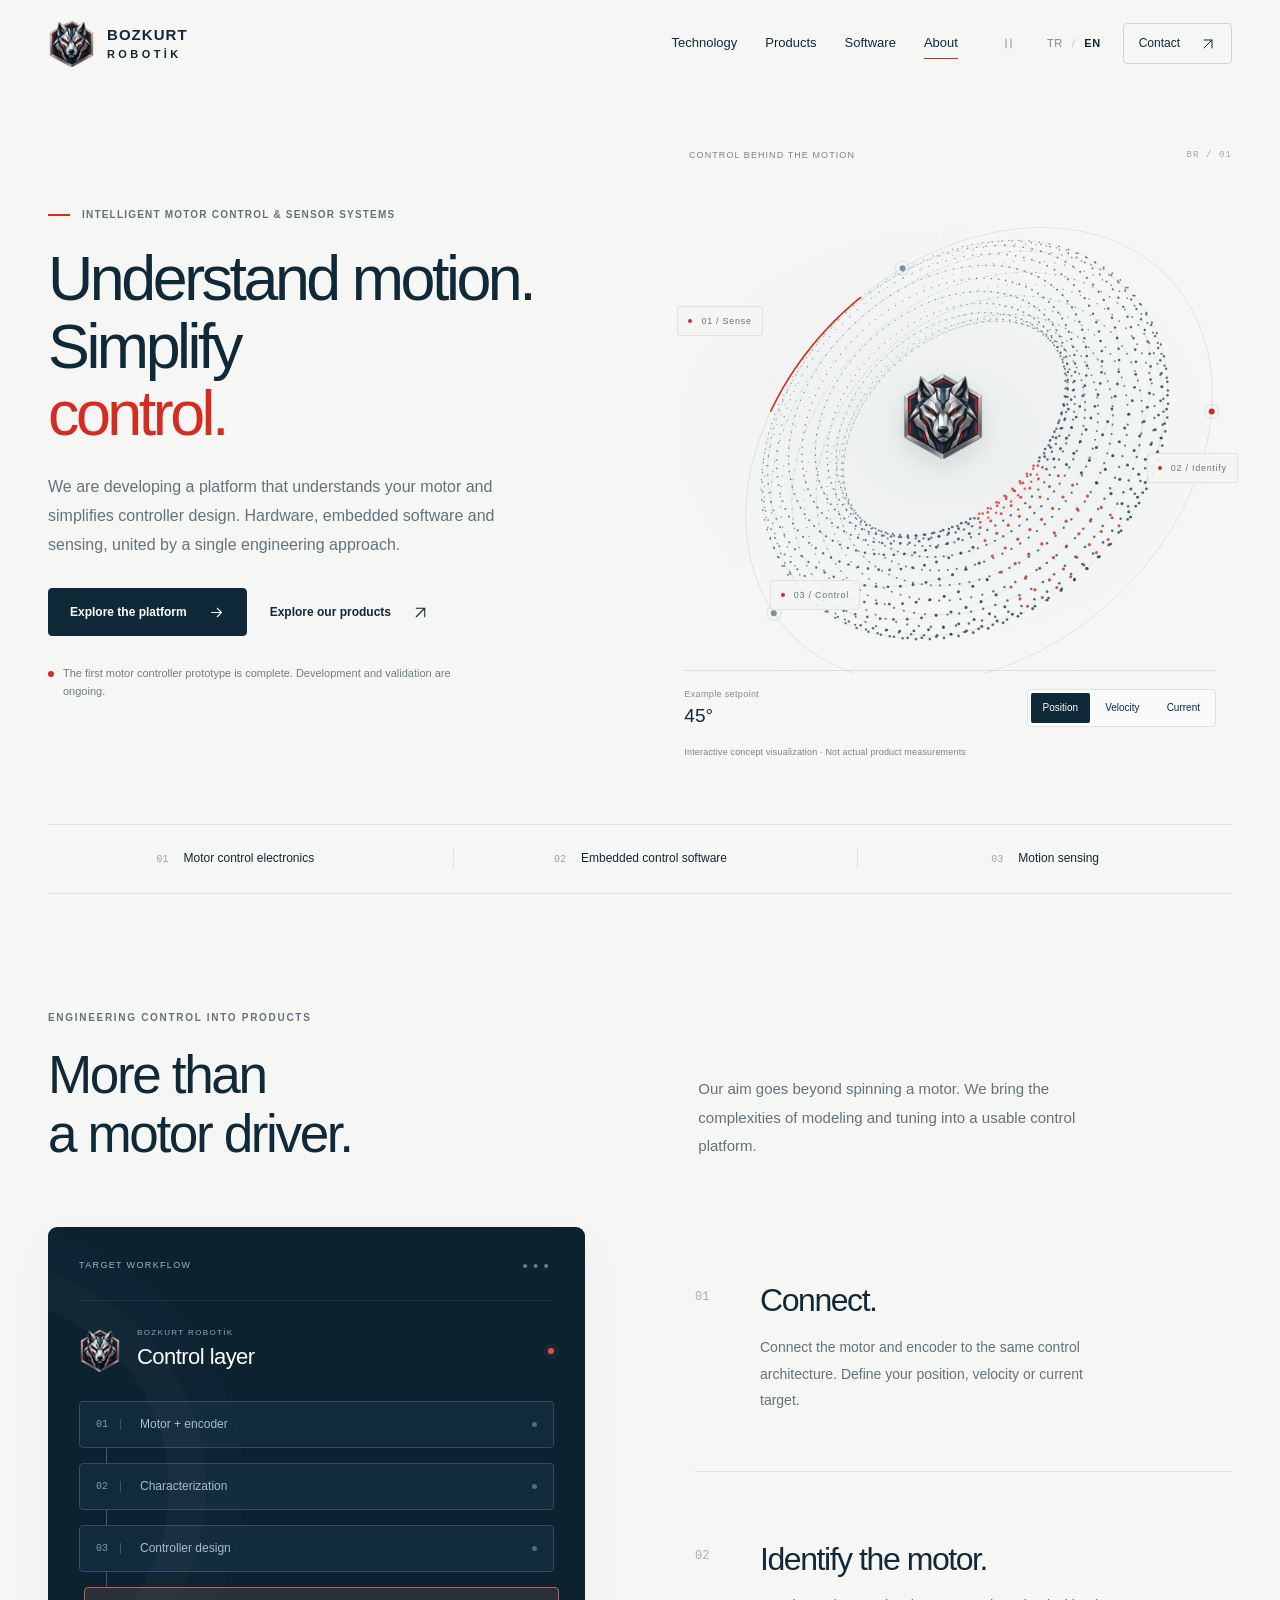
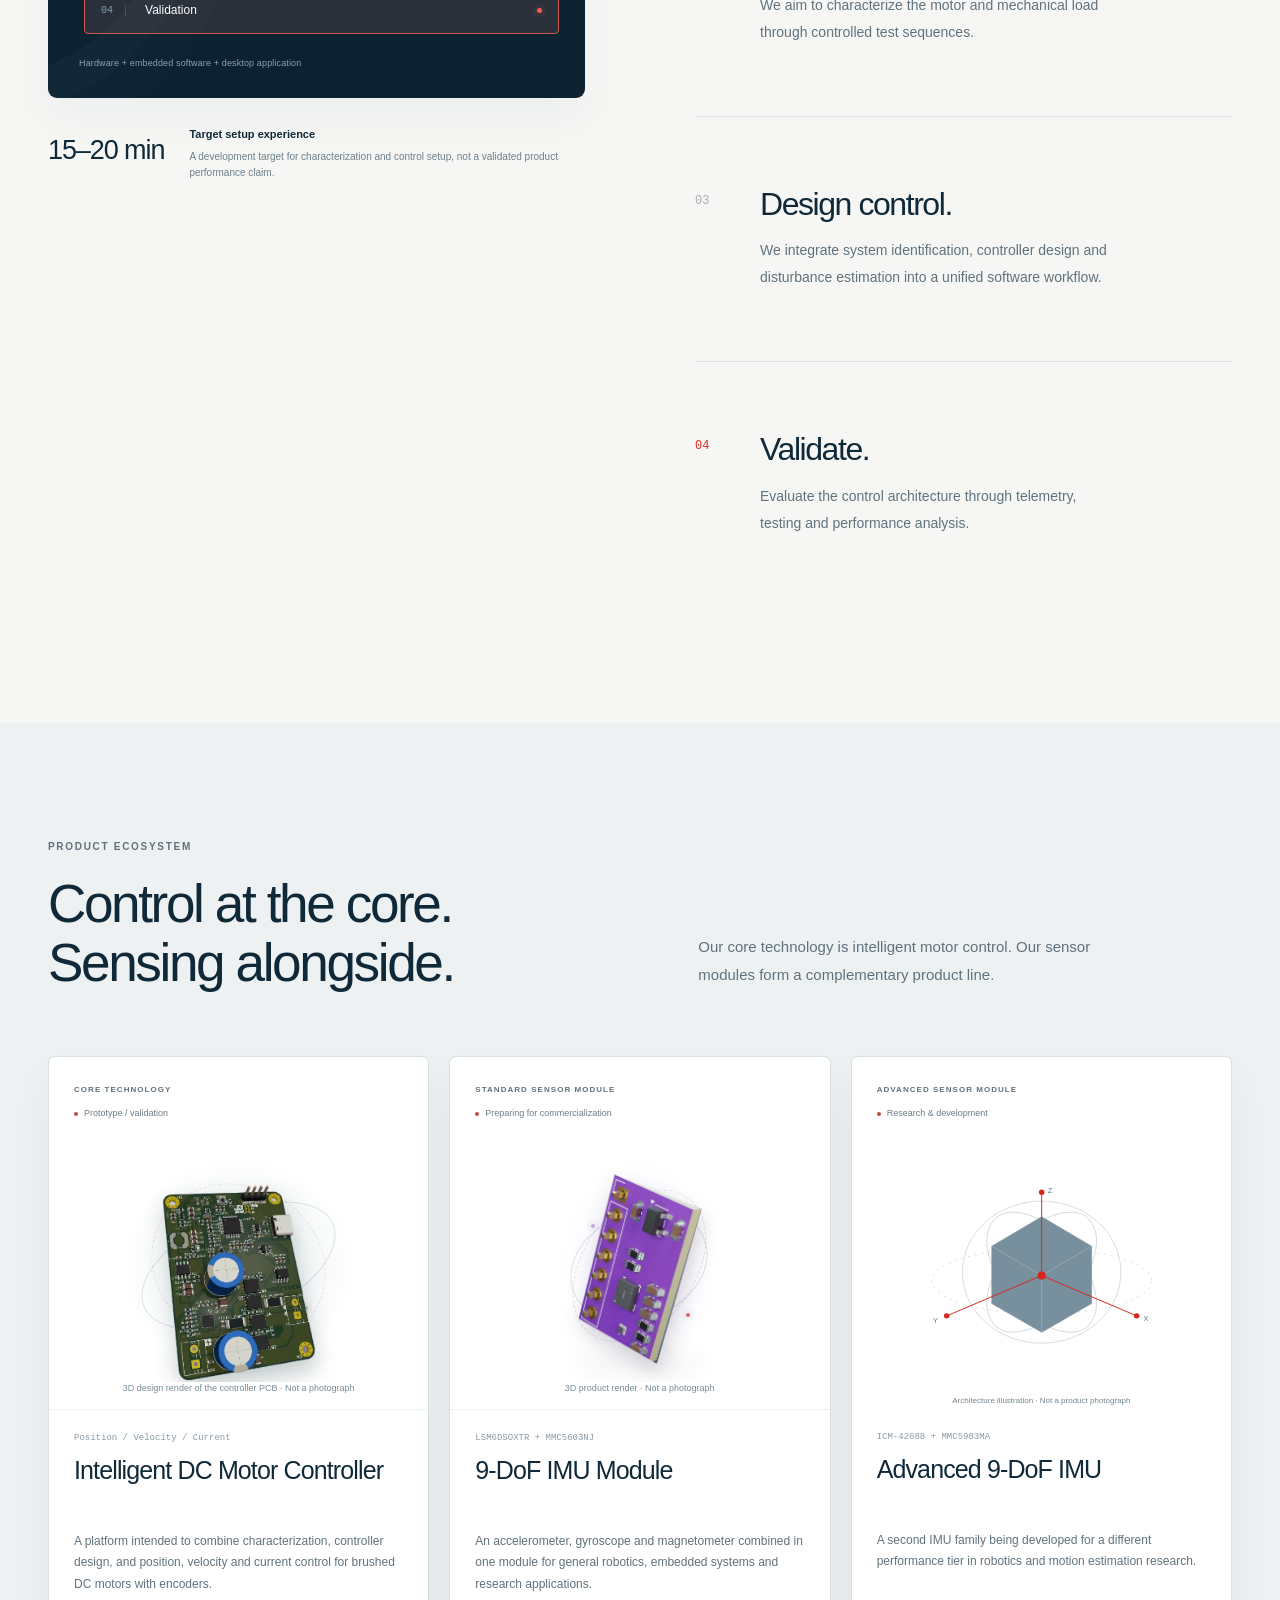
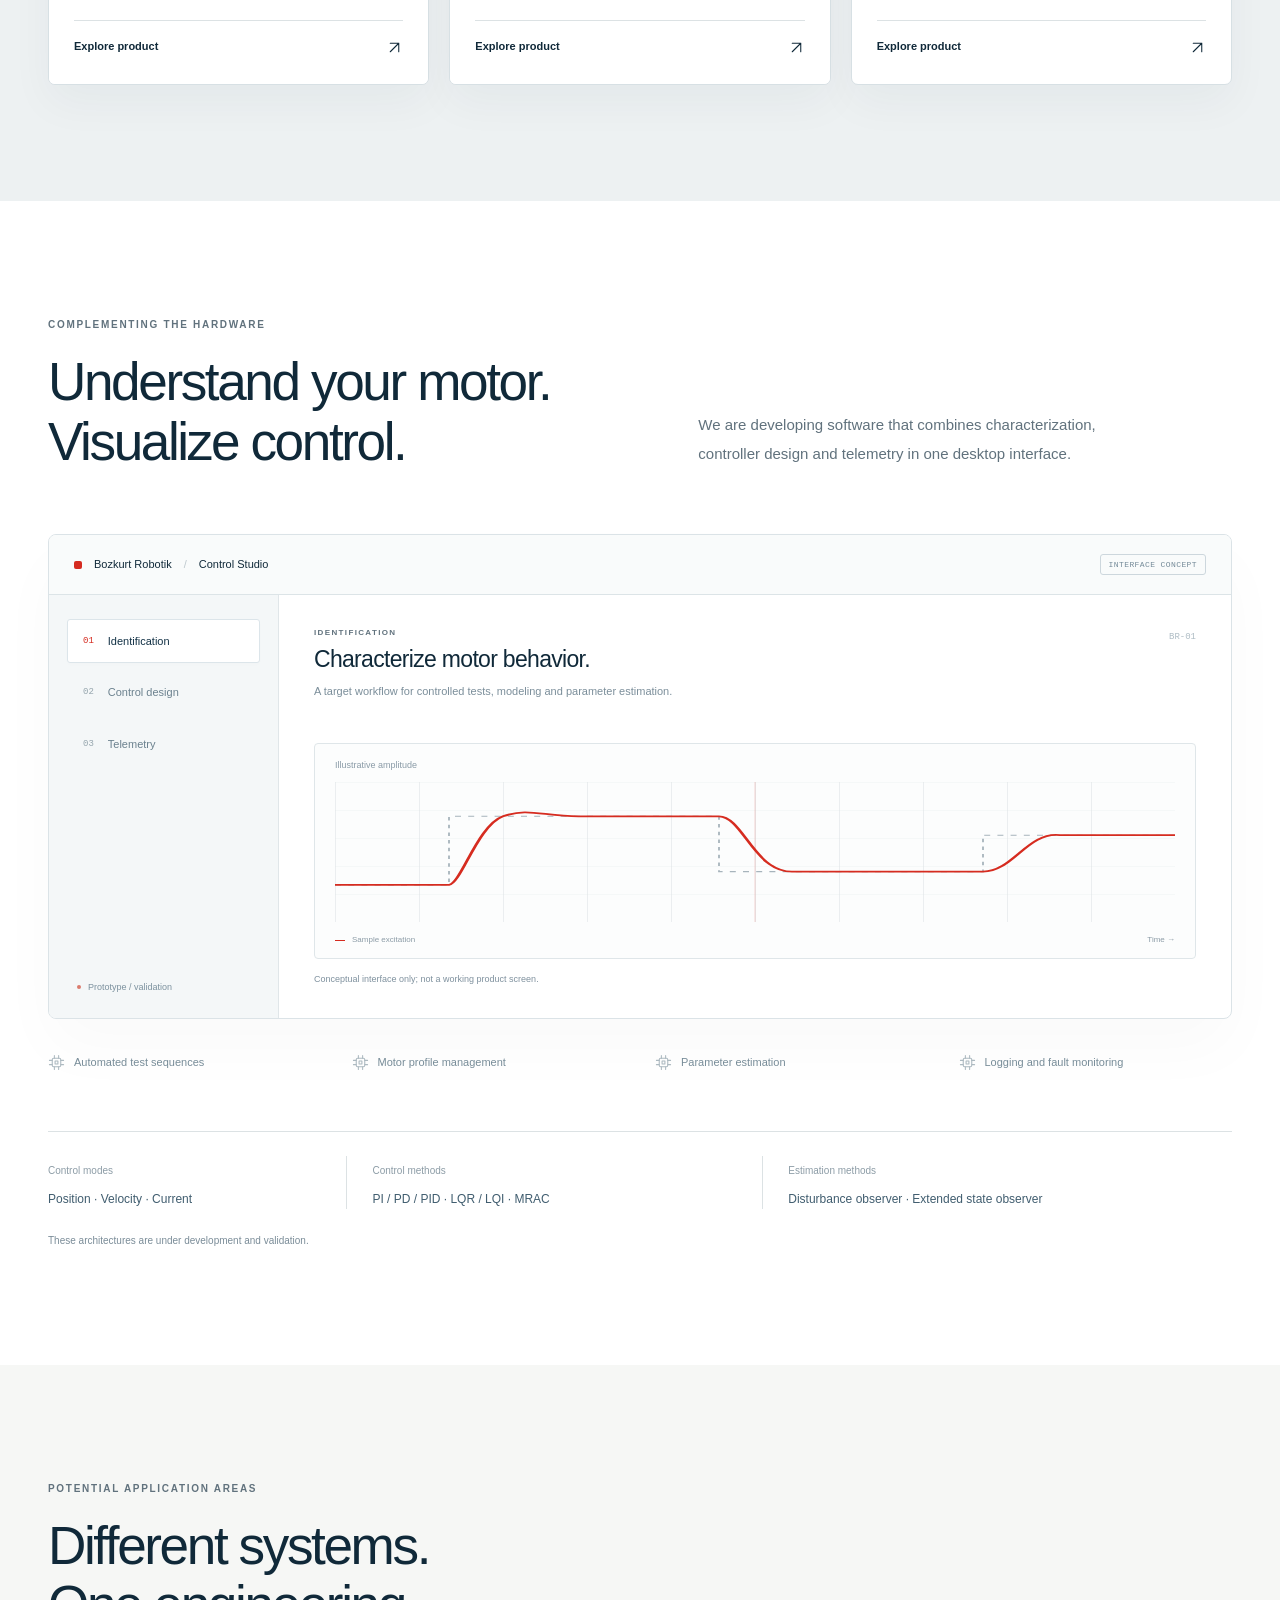
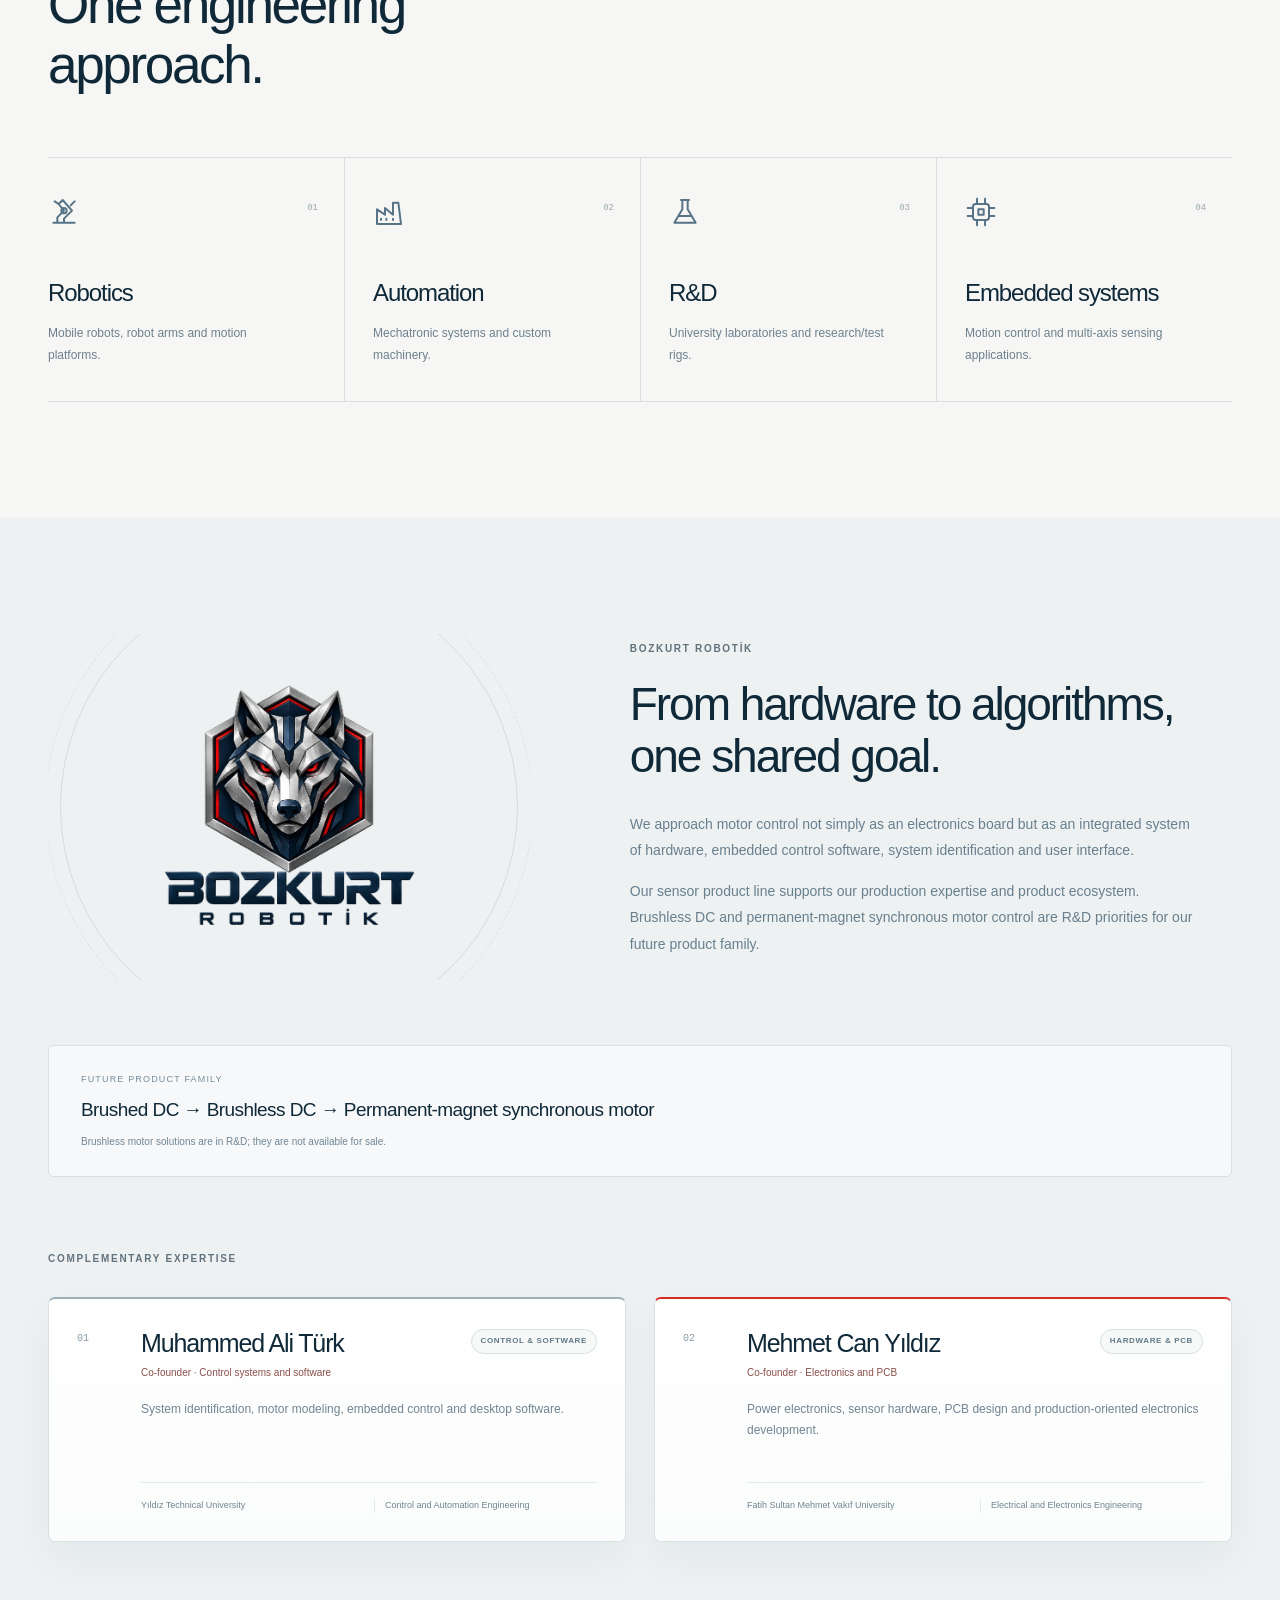
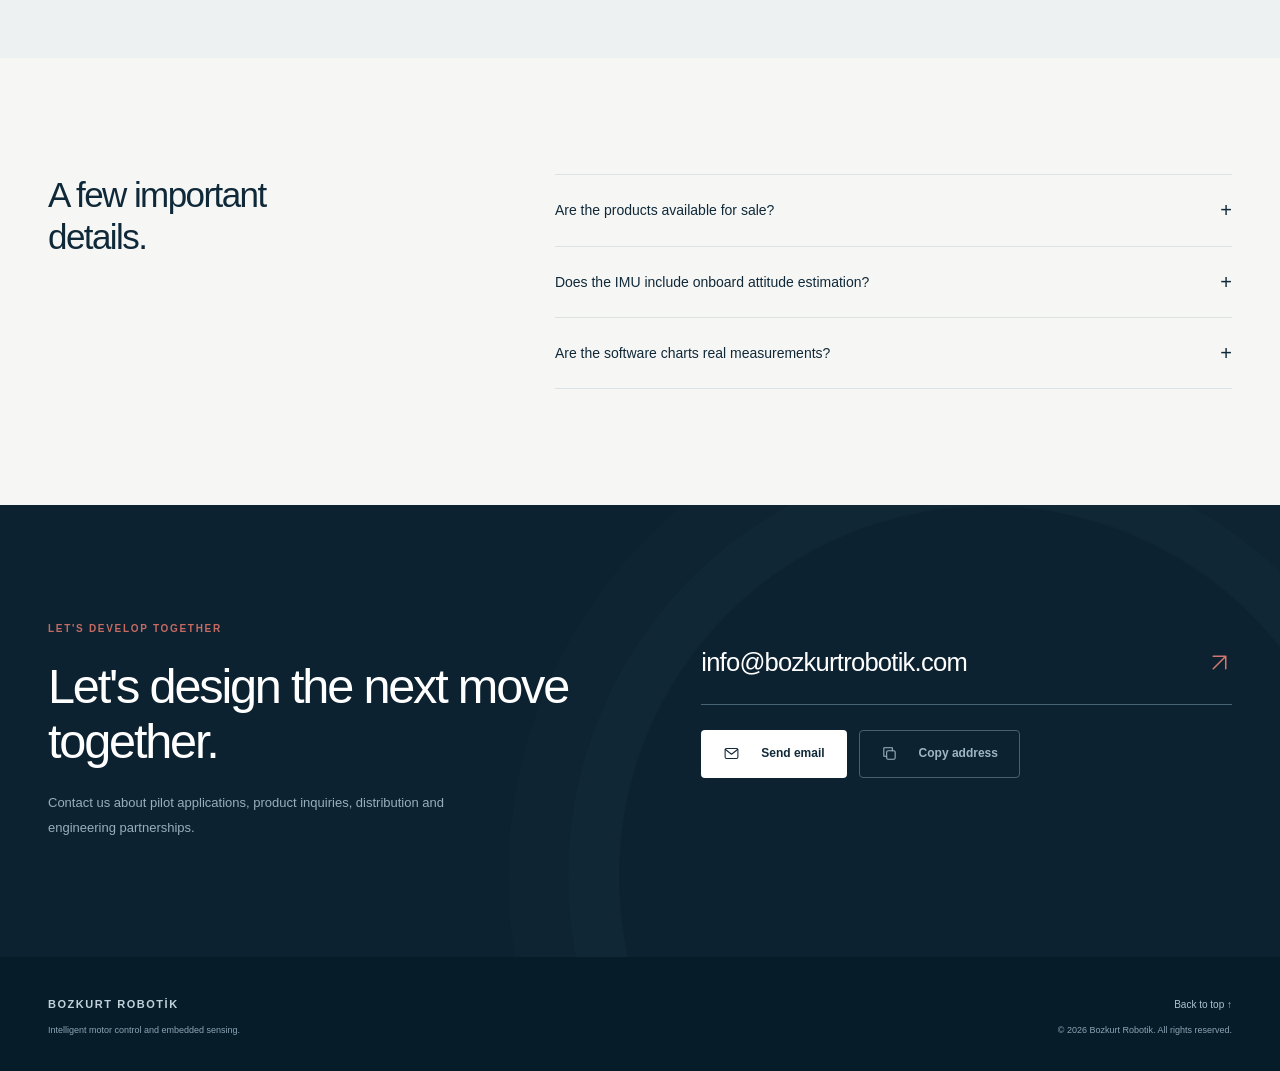
==== commit a1f76beb: "Add files via upload" ====
--- a/en/index.html
+++ b/en/index.html
@@ -3,14 +3,14 @@
 <head>
 <meta charset="utf-8"><meta name="viewport" content="width=device-width,initial-scale=1">
 <title>Bozkurt Robotik | Intelligent Motor Control and Sensor Systems</title><meta name="description" content="Motor characterization, embedded control software and 9-DoF sensor modules. Discover Bozkurt Robotik's motor control platform.">
-<meta name="theme-color" content="#f6f7f5">
+<meta name="site-version" content="3.6.0"><meta name="theme-color" content="#f6f7f5">
 <link rel="canonical" href="https://bozkurtrobotik.com/en/">
 <link rel="alternate" hreflang="tr" href="https://bozkurtrobotik.com/"><link rel="alternate" hreflang="en" href="https://bozkurtrobotik.com/en/"><link rel="alternate" hreflang="x-default" href="https://bozkurtrobotik.com/">
 <meta property="og:type" content="website"><meta property="og:site_name" content="Bozkurt Robotik"><meta property="og:locale" content="en_US">
 <meta property="og:title" content="Bozkurt Robotik | Intelligent Motor Control and Sensor Systems"><meta property="og:description" content="Motor characterization, embedded control software and 9-DoF sensor modules. Discover Bozkurt Robotik's motor control platform."><meta property="og:url" content="https://bozkurtrobotik.com/en/">
 <meta property="og:image" content="https://bozkurtrobotik.com/assets/bozkurt-robotik-logo.png">
 <link rel="icon" href="../assets/favicon.png" type="image/png">
-<link rel="stylesheet" href="../styles.css?v=3.5">
+<link rel="stylesheet" href="../styles-918c1de88797.css">
 </head>
 <body>
 <a class="skip-link" href="#main">İçeriğe geç</a>
@@ -80,8 +80,8 @@
       <span class="motor-product-orbit motor-orbit-front" aria-hidden="true"></span>
       <span class="motor-product-shadow" aria-hidden="true"></span>
       <span class="motor-product-tilt" aria-hidden="true"><span class="motor-product-float"><picture>
-        <source srcset="../assets/motor-controller-render.webp" type="image/webp">
-        <img class="motor-board" src="../assets/motor-controller-render.png" alt="" width="403" height="503" loading="lazy" decoding="async">
+        <source srcset="../assets/motor-controller-render-v36.webp" type="image/webp">
+        <img class="motor-board" src="../assets/motor-controller-render-v36.png" alt="" width="403" height="503" loading="lazy" decoding="async">
       </picture></span></span>
       <span class="motor-product-beacon motor-beacon-left" aria-hidden="true"></span>
       <span class="motor-product-beacon motor-beacon-right" aria-hidden="true"></span>
@@ -98,8 +98,8 @@
       <span class="imu-orbit imu-orbit-2" aria-hidden="true"></span>
       <span class="imu-shadow" aria-hidden="true"></span>
       <span class="imu-tilt"><span class="imu-float"><picture>
-        <source srcset="../assets/imu-standard-render.webp" type="image/webp">
-        <img class="imu-board" src="../assets/imu-standard-render.png" alt="" width="510" height="775" loading="lazy" decoding="async">
+        <source srcset="../assets/imu-standard-render-v36.webp" type="image/webp">
+        <img class="imu-board" src="../assets/imu-standard-render-v36.png" alt="" width="510" height="775" loading="lazy" decoding="async">
       </picture></span></span>
       <span class="imu-spark imu-spark-1" aria-hidden="true"></span>
       <span class="imu-spark imu-spark-2" aria-hidden="true"></span>
@@ -160,5 +160,5 @@
 </main>
 <footer><div class="wrap footer-inner"><div><strong>BOZKURT ROBOTİK</strong><p>Intelligent motor control and embedded sensing.</p></div><div class="footer-right"><a href="#top">Back to top ↑</a><p>© <span data-year>2026</span> Bozkurt Robotik. All rights reserved.</p></div></div></footer>
 <dialog class="product-dialog" aria-labelledby="dialog-title"><div class="dialog-inner"><button type="button" class="dialog-close" aria-label="Close"><svg class="icon " viewBox="0 0 24 24" fill="none" stroke="currentColor" stroke-width="1.5" stroke-linecap="round" stroke-linejoin="round" aria-hidden="true"><path d="m6 6 12 12M18 6 6 18"/></svg></button><p class="eyebrow" id="dialog-label"></p><h2 id="dialog-title"></h2><p class="dialog-status"></p><p class="dialog-description"></p><div class="dialog-spec"></div><p class="dialog-caveat"></p><a class="button primary dialog-inquiry" href="mailto:info@bozkurtrobotik.com">Ask about this product<svg class="icon " viewBox="0 0 24 24" fill="none" stroke="currentColor" stroke-width="1.5" stroke-linecap="round" stroke-linejoin="round" aria-hidden="true"><path d="M6 18 18 6M6 6h12v12"/></svg></a></div></dialog>
-<script src="../script.js?v=3.5" defer></script>
+<script src="../script-558e20d3e2f1.js" defer></script>
 </body></html>
--- a/styles-918c1de88797.css
+++ b/styles-918c1de88797.css
@@ -0,0 +1,675 @@
+
+/* Bozkurt Robotik v2 — static, bilingual, dependency-free. */
+:root{--paper:#f6f7f5;--white:#fff;--ink:#102939;--muted:#61727d;--line:#dce2e4;--red:#d52b20;--dark:#0c2231;--ease:cubic-bezier(.22,1,.36,1);--header:88px}
+*{box-sizing:border-box}
+html{scroll-behavior:smooth;scroll-padding-top:112px}
+body{margin:0;background:var(--paper);color:var(--ink);font-family:"Segoe UI",Arial,Helvetica,sans-serif;-webkit-font-smoothing:antialiased;line-height:1.6}
+button,a{-webkit-tap-highlight-color:transparent}
+button,input{font:inherit}
+button,a,summary{touch-action:manipulation}
+button{color:inherit}
+button{cursor:pointer}
+a{color:inherit;text-decoration:none}
+button{border:0}
+img,svg{display:block}
+img{max-width:100%;height:auto}
+svg.icon{width:22px;height:22px;flex-shrink:0}
+a:focus-visible,button:focus-visible,summary:focus-visible{outline:3px solid var(--red);outline-offset:5px}
+::selection{background:#e5b7b0;color:var(--ink)}
+.wrap{width:min(1280px,calc(100% - 96px));margin-inline:auto}
+.section{padding:116px 0}
+h1,h2,h3,p{margin-top:0}
+h1,h2,h3{font-weight:500;letter-spacing:-.045em;line-height:1.12}
+h2{font-size:clamp(38px,4.15vw,58px);margin-bottom:0}
+h3{font-size:25px}
+.eyebrow{font-size:10px;font-weight:650;letter-spacing:.17em;line-height:1.6;text-transform:uppercase;color:var(--muted);margin-bottom:22px}
+.red-line{display:inline-block;vertical-align:middle;width:22px;height:2px;background:var(--red);flex-shrink:0}
+.sr-only{position:absolute!important;width:1px;height:1px;padding:0;margin:-1px;clip:rect(0,0,0,0);overflow:hidden;white-space:nowrap;border:0}
+.skip-link{position:fixed;top:8px;left:8px;transform:translateY(-150%);padding:12px 20px;background:var(--ink);color:white;z-index:200}
+.skip-link:focus{transform:none}
+.site-header{height:var(--header);position:sticky;top:0;z-index:50;background:rgba(246,247,245,.94);border-bottom:1px solid transparent;transition:border .3s,background .3s;backdrop-filter:blur(15px)}
+body.is-scrolled .site-header{border-color:var(--line);background:rgba(255,255,255,.96)}
+.header-inner{height:100%;display:flex;align-items:center;gap:34px}
+.brand{display:flex;align-items:center;gap:12px;margin-right:auto;flex-shrink:0}
+.brand img{width:47px;height:55px;object-fit:contain}
+.brand>span{font-size:15px;letter-spacing:.07em;line-height:1.15;font-weight:750}
+.brand strong{display:block;font-size:11px;letter-spacing:.31em;margin-top:5px;font-weight:550}
+.desktop-nav{display:flex;gap:28px;font-size:13px;font-weight:500}
+.desktop-nav a{position:relative;padding:10px 0}
+.desktop-nav a:after{content:"";height:1px;position:absolute;left:0;bottom:5px;width:100%;background:var(--red);transform:scaleX(0);transform-origin:left;transition:transform .3s var(--ease)}
+.desktop-nav a:hover:after,.desktop-nav a[aria-current="location"]:after{transform:scaleX(1)}
+.header-tools{display:flex;align-items:center;gap:22px}
+.language-switch{display:flex;align-items:center;gap:9px;font-size:11px;letter-spacing:.05em}
+.language-switch>span{color:#b4bfc4}
+.lang-link{color:#7b8991;font-weight:500;padding:10px 0}
+.lang-link.selected{color:var(--ink);font-weight:750}
+.lang-link:hover{color:var(--red)}
+.motion-button{background:none;padding:9px;color:#798994;border-radius:50%}
+.motion-button:hover{background:#e8eded}
+.motion-button .icon{width:15px;height:15px}
+.contact-nav{display:flex;align-items:center;gap:20px;font-size:12px;border:1px solid #cbd5d9;border-radius:4px;padding:10px 15px;transition:border-color .3s,color .3s}
+.contact-nav .icon{width:16px;height:16px}
+.contact-nav:hover{color:var(--red);border-color:var(--red)}
+.menu-toggle{display:none;background:none;padding:8px}
+.reading-progress{position:absolute;left:0;bottom:-1px;height:2px;background:var(--red);width:100%;transform:scaleX(0);transform-origin:left}
+.mobile-nav[hidden]{display:none}
+.hero{position:relative;overflow:clip;padding-top:25px}
+.hero-grid{display:grid;grid-template-columns:1fr 1.02fr;gap:40px;align-items:center;min-height:650px;padding:35px 0 65px}
+.hero-intro{display:flex;align-items:center;gap:12px;letter-spacing:.12em;font-size:10px}
+.hero h1{font-size:clamp(45px,4.9vw,70px);line-height:1.08;font-weight:500;margin-bottom:25px;letter-spacing:-.055em}
+.title-line{display:block}
+.accent{color:var(--red)}
+.hero-description{font-size:16px;line-height:1.8;color:var(--muted);max-width:475px;margin-bottom:29px}
+.hero-actions{display:flex;align-items:center;gap:14px;flex-wrap:wrap}
+.button{display:inline-flex;align-items:center;justify-content:center;gap:21px;min-height:48px;padding:12px 21px;font-size:12px;font-weight:600;border:1px solid transparent;border-radius:4px;transition:background .25s,color .25s,border .25s,transform .35s var(--ease)}
+.button .icon{width:17px;height:17px;transition:transform .4s var(--ease)}
+.button:hover .icon{transform:translate(3px,-1px)}
+.button.primary{background:var(--ink);color:white;border-color:var(--ink)}
+.button.primary:hover{background:var(--red);border-color:var(--red)}
+.button.quiet{padding-inline:8px;background:transparent}
+.button.quiet:hover{color:var(--red)}
+.development-note{display:flex;align-items:flex-start;gap:9px;max-width:435px;margin-top:29px;margin-bottom:0;font-size:11px;color:#6c7e88;line-height:1.6}
+.development-note>span{width:6px;height:6px;margin-top:6px;flex-shrink:0;background:var(--red);border-radius:50%}
+.hero-scene{position:relative;min-width:0}
+.scene-top{position:absolute;top:0;left:6%;right:0;display:flex;align-items:center;justify-content:space-between;color:#73858f;z-index:2}
+.micro,.scene-counter{font-size:9px;letter-spacing:.12em}
+.scene-counter{font-family:Consolas,monospace;color:#9ba8b0}
+.orbital-stage{position:relative;aspect-ratio:1.1;isolation:isolate}
+.orbital-stage:before{content:"";position:absolute;inset:9% -4% 0;background:radial-gradient(ellipse at center,#dfE6e87f,transparent 63%);z-index:-1}
+#motion-canvas{width:100%;height:100%;position:absolute;inset:0;opacity:0;transition:opacity .8s}
+.has-canvas #motion-canvas{opacity:1}
+.orbital-fallback{position:absolute;inset:20% 17%;border:26px double #8b9da9;border-radius:50%;transform:rotateX(30deg) rotateZ(-30deg);opacity:.4}
+.has-canvas .orbital-fallback{display:none}
+.scene-emblem{position:absolute;left:50%;top:51%;transform:translate(-50%,-50%);width:85px;filter:drop-shadow(0 8px 14px #0b233f22);opacity:.93;pointer-events:none}
+.scene-emblem img{width:100%}
+.orbit-label{position:absolute;font-size:9px;letter-spacing:.08em;color:#617784;padding:7px 10px;background:rgba(246,247,245,.91);border:1px solid #dbe3e6;border-radius:3px;display:flex;align-items:center;gap:9px;white-space:nowrap}
+.orbit-label i{width:4px;height:4px;border-radius:50%;background:var(--red)}
+.label-one{left:4%;top:30%}
+.label-two{right:-1%;top:58%}
+.label-three{left:20%;bottom:12%}
+.scene-console{margin:-3px 16px 0 30px;display:flex;align-items:center;justify-content:space-between;padding:16px 0 12px;border-top:1px solid #d7e0e3;gap:10px}
+.scene-console>div:first-child{display:flex;flex-direction:column;min-width:122px}
+.scene-console>div>span{font-size:9px;color:#7d8d96;letter-spacing:.04em}
+.scene-console strong{font-weight:500;font-size:19px;line-height:1.45;white-space:nowrap}
+.mode-selector{display:flex;gap:3px;border:1px solid #dbe2e5;padding:3px;border-radius:4px;background:rgba(255,255,255,.35)}
+.mode-button{border-radius:2px;padding:7px 12px;font-size:10px;background:transparent;transition:background .25s,color .25s}
+.mode-button.active{background:var(--ink);color:white}
+.mode-button:not(.active):hover{background:#e8edef}
+.concept-caption{font-size:9px;color:#73838d;letter-spacing:.02em;margin:4px 0 0 30px}
+.capability-strip{border-top:1px solid var(--line);border-bottom:1px solid var(--line);display:grid;grid-template-columns:repeat(3,1fr);padding:24px 0;gap:30px}
+.capability-strip>div{display:flex;align-items:center;justify-content:center;gap:15px;font-size:12px}
+.capability-strip>div+div{border-left:1px solid var(--line)}
+.capability-strip span{font:10px Consolas,monospace;color:#99a5ab}
+.section-heading{display:grid;grid-template-columns:1.05fr 1fr;align-items:end;gap:90px;margin-bottom:63px}
+.section-heading>p{max-width:425px;color:var(--muted);font-size:15px;line-height:1.9;margin-bottom:3px}
+.section-heading .eyebrow{margin-bottom:19px}
+.technology{background:var(--paper)}
+.story-grid{display:grid;grid-template-columns:1fr 1fr;gap:110px;align-items:start}
+.story-visual{position:sticky;top:123px}
+.flow-panel{border-radius:9px;background:var(--dark);color:#fff;padding:27px 31px;position:relative;overflow:hidden}
+.flow-panel:after{content:"";position:absolute;width:380px;height:380px;border:1px solid #8ca1b310;border-radius:50%;left:-260px;top:70px;box-shadow:0 0 0 36px #8ca1b307,0 0 0 74px #8ca1b305;pointer-events:none}
+.panel-top{display:flex;justify-content:space-between;align-items:center;font-size:9px;letter-spacing:.15em;color:#a1b5c1;padding-bottom:22px;border-bottom:1px solid #ffffff12}
+.panel-dots{letter-spacing:.35em;font-size:15px;color:#657e8d}
+.flow-core{display:flex;gap:16px;align-items:center;padding:26px 0}
+.flow-core img{width:42px;height:47px;object-fit:contain}
+.flow-core small{display:block;font-size:8px;letter-spacing:.17em;color:#8da8b9}
+.flow-core strong{display:block;font-size:22px;font-weight:400;letter-spacing:-.025em}
+.live-dot{width:6px;height:6px;border-radius:50%;background:#e15347;margin-left:auto;box-shadow:0 0 0 5px #e1534712}
+.flow-chain{display:flex;flex-direction:column;gap:15px;position:relative}
+.flow-chain:before{content:"";position:absolute;top:20px;bottom:20px;left:27px;width:1px;background:#465d6b}
+.flow-node{position:relative;display:flex;align-items:center;gap:19px;border:1px solid #364d5d;background:#122b3c;padding:13px 16px;border-radius:4px;transition:background .6s,border-color .6s,transform .6s var(--ease)}
+.flow-node>span{font:10px Consolas,monospace;color:#809cad;border-right:1px solid #3e5463;padding-right:12px}
+.flow-node strong{font-size:12px;font-weight:450;color:#a9bdca;transition:color .6s}
+.flow-node i{width:5px;height:5px;flex-shrink:0;background:#526c7d;border-radius:50%;margin-left:auto}
+.flow-node.is-active{border-color:#cf594e;background:#293039;transform:translateX(5px)}
+.flow-node.is-active strong{color:#fff}
+.flow-node.is-active i{background:#f06052;box-shadow:0 0 0 4px #f0605212}
+.flow-footer{color:#88a2b2;font-size:9px;margin:22px 0 0;letter-spacing:.015em}
+.target-note{display:flex;gap:25px;align-items:center;margin-top:22px}
+.target-note>strong{font-size:27px;font-weight:400;letter-spacing:-.04em;white-space:nowrap}
+.target-note span{font-size:11px;font-weight:600}
+.target-note p{font-size:10px;line-height:1.6;color:#6e808b;margin:4px 0 0}
+.story-step{min-height:245px;display:grid;grid-template-columns:45px 1fr;gap:20px;align-content:center;border-bottom:1px solid var(--line)}
+.story-step:first-child{padding-top:0}
+.story-step:last-child{border-bottom:0}
+.step-number{font:12px Consolas,monospace;color:#a2afb6;margin-top:7px}
+.story-step h3{font-size:32px;margin-bottom:15px}
+.story-step p{max-width:350px;font-size:14px;line-height:1.9;color:var(--muted);margin:0}
+.story-step.is-current .step-number{color:var(--red)}
+.portfolio{background:#edf1f2}
+.product-grid{display:grid;grid-template-columns:repeat(3,minmax(0,1fr));gap:20px}
+.product-card{background:#fff;border:1px solid #dce3e6;border-radius:7px;overflow:hidden;display:flex;flex-direction:column;transition:box-shadow .4s,border-color .4s,transform .6s var(--ease)}
+.product-card:hover{border-color:#a9bcc7;box-shadow:0 18px 35px #122b3b08;transform:translateY(-6px)}
+.product-top{display:flex;flex-direction:column;gap:11px;padding:27px 25px 0}
+.product-top .eyebrow{margin:0;font-size:8px;letter-spacing:.13em}
+.status-chip{display:flex;align-items:center;gap:6px;font-size:9px;color:#6c7c86}
+.status-chip i{width:4px;height:4px;border-radius:50%;background:#bf4b42}
+.product-art{height:225px;display:flex;flex-direction:column;justify-content:center;align-items:center;position:relative}
+.product-art svg{width:100%;height:205px}
+.art-caption{font-size:8px;color:#73858f;position:absolute;bottom:1px;text-align:center}
+.motor-coil{transform-origin:256px 153px}
+.sensor-spin{transform-origin:240px 148px}
+.product-card:hover .sensor-spin{animation:sensor-turn 18s linear infinite}
+.product-card:hover .motor-coil{animation:motor-turn 15s linear infinite}
+@keyframes sensor-turn{to{transform:rotate(360deg)}}
+@keyframes motor-turn{to{transform:rotate(360deg)}}
+.product-copy{padding:23px 25px 28px;display:flex;flex-direction:column;flex:1}
+.technical-code{font:9px Consolas,"Courier New",monospace;color:#8a9aa5;margin-bottom:12px}
+.product-copy h3{font-size:25px;line-height:1.22;margin-bottom:15px;min-height:61px;letter-spacing:-.035em}
+.product-copy p{font-size:12px;color:var(--muted);line-height:1.8;margin-bottom:25px}
+.text-link{display:flex;align-items:center;justify-content:space-between;width:100%;margin-top:auto;padding:17px 0 0;border-top:1px solid var(--line);background:none;font-size:11px;font-weight:600;text-align:left;gap:16px}
+.text-link .icon{width:17px;height:17px;transition:transform .35s}
+.text-link:hover{color:var(--red)}
+.text-link:hover .icon{transform:translate(3px,-3px)}
+.software{background:#fff}
+.studio{border:1px solid #dbe3e7;border-radius:8px;overflow:hidden;box-shadow:0 30px 65px #112d3f06}
+.studio-top{display:flex;align-items:center;justify-content:space-between;border-bottom:1px solid #dce4e7;padding:19px 25px;background:#f9fbfb;gap:15px}
+.studio-brand{display:flex;align-items:center;gap:12px;font-size:11px;font-weight:500}
+.studio-slash{color:#bec9ce}
+.small-square{width:8px;height:8px;background:var(--red);border-radius:2px}
+.concept-badge{font:8px Consolas,monospace;letter-spacing:.05em;padding:5px 8px;border:1px solid #cdd7dd;border-radius:3px;color:#758b99;white-space:nowrap}
+.studio-grid{display:grid;grid-template-columns:230px 1fr;min-height:420px}
+.studio-tabs{display:flex;flex-direction:column;gap:7px;background:#f4f7f8;padding:24px 18px;border-right:1px solid #e0e6e9}
+.studio-tabs>button{display:flex;align-items:center;gap:14px;text-align:left;padding:14px 15px;font-size:11px;border-radius:3px;background:none;border:1px solid transparent;color:#6b818e;transition:background .3s}
+.studio-tabs>button>span{font:9px Consolas,monospace;color:#95a5ad}
+.studio-tabs>button[aria-selected=true]{background:#fff;color:#123145;border-color:#dce5ea;box-shadow:0 2px 3px #122e3e03}
+.studio-tabs>button[aria-selected=true]>span{color:var(--red)}
+.studio-status{margin-top:auto;color:#7c919e;font-size:9px;padding:25px 10px 0;display:flex;gap:7px;align-items:center}
+.studio-status i{width:4px;height:4px;border-radius:50%;background:#da7b6d}
+.studio-panel{padding:32px 35px}
+.studio-copy{display:flex;justify-content:space-between;align-items:start;gap:20px}
+.studio-copy h3{font-size:23px;margin-bottom:10px;letter-spacing:-.03em}
+.studio-copy .eyebrow{font-size:8px;margin-bottom:7px}
+.studio-key{font:9px Consolas,monospace;color:#afbdc5;padding-top:5px;white-space:nowrap}
+#studio-note{font-size:11px;color:#7b8e9a;margin-bottom:25px;min-height:35px;max-width:630px}
+.chart-wrap{border:1px solid #dfe6e9;border-radius:4px;padding:14px 20px 11px;background:#fcfdfd}
+.chart-y{font-size:9px;color:#899aa6;margin-bottom:10px}
+.telemetry-chart{width:100%;height:140px;overflow:visible}
+.chart-scanner{animation:scan 9s linear infinite}
+@keyframes scan{from{transform:translateX(-350px)}to{transform:translateX(350px)}}
+.chart-bottom{display:flex;align-items:center;justify-content:space-between;margin-top:12px;font-size:8px;color:#8b9ba6}
+.chart-bottom>span:first-child{display:flex;gap:7px;align-items:center}
+.chart-bottom i{height:1px;width:10px;background:var(--red)}
+.chart-bottom b{font-weight:400}
+.chart-disclaimer{font-size:9px;color:#7f919e;margin-top:13px;margin-bottom:0}
+.software-features{display:grid;grid-template-columns:repeat(4,1fr);gap:30px;margin:35px 0 60px}
+.software-features>span{display:flex;align-items:center;gap:9px;font-size:11px;color:#778c98}
+.software-features .icon{width:17px;height:17px;opacity:.6}
+.algorithms{display:grid;grid-template-columns:.8fr 1.15fr 1.4fr;border-top:1px solid var(--line);padding-top:24px;gap:30px}
+.algorithms>div+div{padding-left:25px;border-left:1px solid var(--line)}
+.algorithms span{font-size:10px;color:#8c9ca6}
+.algorithms p{font-size:12px;color:#405d6f;margin:8px 0 0}
+.subtle-note{font-size:10px;color:#7a8c98;margin:24px 0 0}
+.applications{background:var(--paper)}
+.applications-grid{display:grid;grid-template-columns:repeat(4,1fr);border-top:1px solid #d6dfe3;border-bottom:1px solid #d6dfe3}
+.application-card{position:relative;padding:38px 28px 34px;overflow:hidden}
+.application-card:first-child{padding-left:0}
+.application-card:last-child{padding-right:0}
+.application-card+.application-card{border-left:1px solid #d6dfe3}
+.application-card>.icon{width:32px;height:32px;margin-bottom:52px;color:#577386;transition:color .35s,transform .5s}
+.app-number{position:absolute;right:26px;top:45px;font:9px Consolas,monospace;color:#98a7b0}
+.application-card h3{font-size:24px;letter-spacing:-.045em;margin-bottom:16px}
+.application-card p{font-size:12px;line-height:1.8;color:#6c808d;margin-bottom:0;max-width:225px}
+.application-card:hover>.icon{color:var(--red);transform:translateY(-5px)}
+.about{background:#edf1f2}
+.about-grid{display:grid;grid-template-columns:1fr 1.25fr;gap:100px;align-items:center}
+.about-brand{display:grid;place-items:center;position:relative;padding:38px;isolation:isolate}
+.about-brand img{width:270px;position:relative}
+.brand-orbit{position:absolute;width:95%;aspect-ratio:1;border:1px solid #d0dce2;border-radius:50%;z-index:-1}
+.brand-orbit:after{content:"";position:absolute;inset:-16px;border:1px dashed #dce3e7;border-radius:50%;animation:sensor-turn 90s linear infinite}
+.about-copy>p:not(.eyebrow){font-size:14px;color:#687f8e;line-height:1.9;max-width:570px}
+.about-copy h2{font-size:clamp(36px,3.6vw,49px);margin-bottom:28px}
+.future-family{margin-top:65px;padding:26px 32px;border:1px solid #d4e0e6;border-radius:5px;background:#f6f8f9}
+.future-family>span{display:block;font-size:9px;text-transform:uppercase;letter-spacing:.13em;color:#768d9c}
+.future-family>strong{display:block;font-size:19px;font-weight:450;letter-spacing:-.03em;line-height:1.6;margin:9px 0}
+.future-family p{font-size:10px;color:#708797;margin:0}
+.team-kicker{margin-top:74px;margin-bottom:30px}
+.team-grid{display:grid;grid-template-columns:1fr 1fr;gap:50px}
+.team-member{border-top:1px solid #cbd9e1;padding-top:30px;display:flex;gap:24px}
+.member-number{font:10px Consolas,monospace;color:#8b9ca8;padding-top:7px}
+.team-member h3{font-size:25px;margin-bottom:8px}
+.member-role{font-size:10px;color:#8b4e4a}
+.team-member p{font-size:12px;color:#708492;line-height:1.8;max-width:400px;margin:16px 0 0}
+.team-member small{display:block;margin-top:12px;font-size:9px;color:#8297a4}
+.faq{background:#f6f7f5}
+.faq-grid{display:grid;grid-template-columns:.8fr 1.4fr;gap:120px}
+.faq h2{font-size:35px;line-height:1.2;max-width:290px}
+.faq-list{border-top:1px solid var(--line)}
+.faq details{border-bottom:1px solid var(--line)}
+.faq summary{list-style:none;cursor:pointer;display:flex;align-items:center;justify-content:space-between;gap:30px;font-size:14px;padding:24px 0;line-height:1.6}
+.faq summary::-webkit-details-marker{display:none}
+.faq summary>span{font-size:20px;line-height:1;font-weight:300;transition:transform .3s}
+.faq details[open] summary>span{transform:rotate(45deg)}
+.faq details>p{font-size:13px;line-height:1.9;color:#708592;max-width:630px;padding-bottom:25px;margin:0}
+.contact{background:var(--dark);color:#fff;position:relative;overflow:hidden}
+.contact:after{content:"";width:740px;height:740px;position:absolute;right:-80px;top:0;border:1px solid #bcd0de08;border-radius:50%;box-shadow:0 0 0 50px #bcd0de03,0 0 0 110px #bcd0de02;pointer-events:none}
+.contact-grid{display:grid;grid-template-columns:1.08fr 1fr;gap:80px;align-items:center;position:relative;z-index:1}
+.contact .eyebrow{color:#c66a62}
+.contact h2{font-size:clamp(36px,3.8vw,52px)}
+.contact p:not(.eyebrow){font-size:13px;line-height:1.9;color:#96afbe;max-width:400px;margin:23px 0 0}
+.email-address{display:flex;align-items:center;justify-content:space-between;gap:15px;font-size:clamp(19px,2vw,29px);letter-spacing:-.03em;font-weight:350;padding-bottom:21px;border-bottom:1px solid #476272;word-break:break-word}
+.email-address .icon{width:25px;height:25px;color:#cf7770}
+.contact-buttons{display:flex;align-items:center;gap:12px;margin-top:25px;flex-wrap:wrap}
+.button.light{background:#fff;color:var(--ink)}
+.button.light:hover{background:#f3cdc7}
+.copy-button{background:transparent;color:#9eb6c4;border-color:#476171}
+.copy-button:hover{border-color:#b8cedb;color:#fff}
+.contact .copy-feedback{min-height:20px;font-size:11px;color:#c0d4df;margin-top:12px}
+footer{background:#071c29;color:#8ba5b5;padding:33px 0}
+.footer-inner{display:flex;align-items:center;justify-content:space-between;gap:30px}
+.footer-inner strong{font-size:11px;letter-spacing:.14em;color:#c0d1db;font-weight:600}
+.footer-inner p{font-size:9px;margin:8px 0 0}
+.footer-right{text-align:right}
+.footer-right a{font-size:10px;color:#acC3d2}
+.footer-right a:hover{color:white}
+.product-dialog{border:1px solid #d2dde3;border-radius:9px;background:#f9fbfb;color:var(--ink);padding:0;width:min(620px,calc(100vw - 32px));max-height:calc(100dvh - 48px);box-shadow:0 30px 100px #061d2940}
+.product-dialog::backdrop{background:#0b202c99;backdrop-filter:blur(6px)}
+.dialog-inner{padding:55px 45px 42px;position:relative}
+.dialog-close{position:absolute;top:15px;right:17px;padding:9px;background:transparent;border-radius:50%}
+.dialog-close:hover{background:#e6edef}
+.dialog-inner h2{font-size:37px;margin-bottom:20px}
+.dialog-inner .eyebrow{font-size:9px}
+.dialog-status{font-size:11px;border-bottom:1px solid var(--line);padding-bottom:20px;color:#9c4c45}
+.dialog-description{font-size:14px;color:#67808f;line-height:1.9}
+.dialog-spec{padding:20px;background:#edf3f5;border:1px solid #dce6eb;border-radius:4px;font-size:12px;line-height:1.8}
+.dialog-spec>p{margin:0}
+.dialog-spec b{font-weight:550}
+.dialog-caveat{font-size:11px;color:#78909e;line-height:1.8;margin:18px 0 30px}
+body.dialog-open{overflow:hidden}
+.error-page{min-height:100vh;display:grid;place-items:center;text-align:center;padding:40px}
+.error-page img{width:100px;margin:0 auto 35px}
+.error-page h1{font-size:42px}
+.error-page p{color:var(--muted);font-size:15px}
+.motion-ready [data-reveal]{opacity:0;transform:translateY(27px);transition:opacity .85s var(--ease),transform .85s var(--ease);transition-delay:var(--delay,0s)}
+.motion-ready [data-reveal].is-visible{opacity:1;transform:none}
+.motion-ready .title-line{animation:title-appear 1s var(--ease) both}
+.motion-ready .title-line:nth-child(2){animation-delay:.09s}
+.motion-ready .title-line:nth-child(3){animation-delay:.18s}
+@keyframes title-appear{from{opacity:0;transform:translateY(28px);filter:blur(4px)}to{opacity:1;transform:none;filter:none}}
+body.motion-paused *,body.motion-paused *:before,body.motion-paused *:after{animation:none!important;transition:none!important}
+body.motion-paused [data-reveal]{opacity:1;transform:none}
+body.motion-paused{scroll-behavior:auto}
+@media(min-width:1500px){.hero-grid{min-height:730px}.hero-scene{margin-right:-35px}.hero h1{font-size:72px}}
+@media(max-width:1180px){
+ .wrap{width:calc(100% - 64px)}.desktop-nav{gap:18px}.header-inner{gap:25px}.header-tools{gap:12px}
+ .hero-grid{gap:18px;min-height:590px}.hero h1{font-size:53px}.hero-description{font-size:14px}
+ .hero-intro{font-size:8px}.button{font-size:11px;gap:14px;padding:11px 15px}.hero-actions{gap:8px}
+ .scene-console{margin-left:15px;margin-right:0}.concept-caption{margin-left:15px}
+ .story-grid{gap:65px}.section-heading{gap:60px}.product-grid{gap:13px}
+ .product-top{padding:23px 18px 0}.product-copy{padding:20px 18px 24px}.product-copy h3{font-size:23px}
+ .product-art{height:200px}.product-art svg{height:184px}
+ .studio-grid{grid-template-columns:205px 1fr}.about-grid{gap:65px}.contact-grid{gap:45px}.email-address{font-size:24px}
+}
+@media(max-width:960px){
+ :root{--header:78px}.desktop-nav,.contact-nav{display:none}.menu-toggle{display:block}.header-tools{gap:16px}
+ .mobile-nav{position:absolute;top:78px;left:0;right:0;background:#fff;border-bottom:1px solid var(--line);padding:16px 32px 24px;box-shadow:0 20px 30px #0b293d08}
+ .mobile-nav a{display:block;padding:12px 0;font-size:16px}.mobile-nav a+a{border-top:1px solid #edf1f3}
+ .hero-grid{grid-template-columns:1fr 1fr;gap:15px;min-height:590px}.hero h1{font-size:44px}.hero-description{font-size:14px}
+ .hero-actions{flex-direction:column;align-items:start;gap:5px}.development-note{font-size:10px;max-width:310px}
+ .hero-intro{max-width:285px;line-height:1.8}.hero-scene{margin-top:20px}
+ .scene-top .micro{font-size:7px;letter-spacing:.06em}.scene-counter{font-size:8px}.scene-console{flex-direction:column;align-items:start;gap:12px;margin-left:10px}
+ .scene-console>div:first-child{flex-direction:row;justify-content:space-between;gap:20px;width:100%;align-items:center}
+ .scene-console strong{font-size:16px}.mode-selector{width:100%;justify-content:space-between}.mode-button{flex:1}
+ .orbit-label{font-size:7px;padding:5px 7px}.scene-emblem{width:63px}.concept-caption{font-size:8px;margin-left:10px}
+ .section{padding:86px 0}.section-heading{gap:40px}.section-heading>p{font-size:13px}.story-grid{gap:40px}
+ .flow-panel{padding:22px 22px}.flow-core strong{font-size:20px}.flow-node{gap:12px;padding:12px}.flow-node strong{font-size:11px}
+ .target-note{gap:15px}.target-note>strong{font-size:23px}.target-note p{font-size:9px}.story-step{min-height:240px;grid-template-columns:25px 1fr;gap:12px}
+ .story-step h3{font-size:28px}.story-step p{font-size:12px}.product-grid{grid-template-columns:1fr 1fr}
+ .product-0{grid-column:span 2;display:grid;grid-template-columns:1fr 1fr;grid-template-rows:auto 1fr}
+ .product-0 .product-top{grid-column:2;grid-row:1;padding-top:30px}
+ .product-0 .product-art{grid-column:1;grid-row:1/3;align-self:center;height:260px}.product-0 .product-art svg{height:240px}
+ .product-0 .product-copy{grid-column:2;grid-row:2;padding:25px 25px 28px}.product-0 h3{min-height:0}
+ .studio-grid{grid-template-columns:175px 1fr}.studio-tabs{padding:20px 10px}.studio-tabs>button{padding:12px 10px;gap:8px;font-size:10px}
+ .studio-panel{padding:25px}.studio-copy h3{font-size:21px}.studio-copy{gap:10px}.studio-key{font-size:8px}
+ .software-features{grid-template-columns:1fr 1fr;gap:20px}.algorithms{gap:20px}.algorithms p{font-size:11px}
+ .applications-grid{grid-template-columns:1fr 1fr}.application-card{padding:30px!important}.application-card:nth-child(3){border-left:0}.application-card:nth-child(n+3){border-top:1px solid var(--line)}
+ .about-grid{grid-template-columns:.8fr 1.1fr;gap:40px}.about-brand{padding:15px}.about-copy h2{font-size:35px}.about-copy>p:not(.eyebrow){font-size:12px}
+ .team-grid{gap:28px}.team-member{gap:15px}.team-member h3{font-size:23px}.faq-grid{gap:50px}.faq h2{font-size:30px}
+ .contact-grid{grid-template-columns:1fr 1fr;gap:35px}.contact-buttons{gap:10px}.email-address{font-size:20px}.contact h2{font-size:39px}
+}
+@media(max-width:700px){
+ .wrap{width:calc(100% - 40px)}.hero{padding-top:20px}.hero-grid{grid-template-columns:1fr;padding:24px 0 30px;gap:35px;min-height:0}
+ .hero-copy{max-width:520px}.hero-intro{font-size:8px;max-width:none;margin-bottom:24px;letter-spacing:.1em}
+ .hero h1{font-size:clamp(38px,8.7vw,59px);margin-bottom:23px}.hero-description{font-size:14px;max-width:445px}
+ .hero-actions{flex-direction:row;align-items:center;gap:11px}.button{min-height:46px;padding:11px 16px;font-size:11px}
+ .development-note{max-width:360px;margin-top:25px}.hero-scene{max-width:480px;width:100%;margin:0 auto}
+ .orbital-stage{aspect-ratio:1.16}.scene-top{left:4%;top:0}.scene-top .micro{font-size:8px;letter-spacing:.08em}
+ .scene-emblem{width:73px}.orbit-label{font-size:8px}.label-two{right:1%}
+ .scene-console{flex-direction:row;align-items:center;margin:0 7px;padding-top:15px;gap:20px}
+ .scene-console>div:first-child{flex-direction:column;align-items:start;gap:1px;width:auto;min-width:100px}
+ .mode-selector{width:auto}.mode-button{padding:7px 10px}.concept-caption{margin:6px 0 0 7px}
+ .capability-strip{padding:21px 0;gap:10px}.capability-strip>div{font-size:9px;line-height:1.7;gap:8px;align-items:start}
+ .capability-strip span{font-size:8px;padding-top:2px}.capability-strip>div+div{padding-left:8px}
+ .section{padding:72px 0}.section-heading{grid-template-columns:1fr;gap:24px;margin-bottom:38px}
+ h2{font-size:38px}.section-heading>p{font-size:14px;max-width:460px}.eyebrow{font-size:9px;margin-bottom:17px}
+ .story-grid{grid-template-columns:1fr;gap:30px}.story-visual{position:relative;top:auto}
+ .flow-panel{max-width:520px;padding:24px 26px}.flow-core strong{font-size:24px}.flow-node strong{font-size:12px}
+ .target-note{gap:22px}.target-note>strong{font-size:27px}.target-note p{font-size:10px}
+ .story-steps{display:grid;grid-template-columns:1fr 1fr;gap:25px}.story-step{min-height:0;display:block;padding:22px 0;border-top:1px solid var(--line);border-bottom:0}
+ .step-number{margin:0 0 15px}.story-step h3{font-size:24px;margin-bottom:12px}.story-step p{font-size:12px;line-height:1.8}
+ .product-grid{grid-template-columns:1fr;gap:22px}
+ .product-0{grid-column:auto;display:flex}
+ .product-top{padding:26px 26px 0!important}.product-top .eyebrow{font-size:9px}.status-chip{font-size:10px}
+ .product-art,.product-0 .product-art{height:230px;width:100%}.product-art svg,.product-0 .product-art svg{height:215px}
+ .product-copy,.product-0 .product-copy{padding:25px 26px 30px}.product-copy h3{font-size:28px;min-height:0}
+ .product-copy p{font-size:13px}.text-link{font-size:12px}.technical-code{font-size:10px}.art-caption{font-size:9px}
+ .studio-top{padding:15px 16px}.studio-brand{font-size:9px;gap:8px}.studio-slash{display:none}.concept-badge{font-size:7px;padding:4px}
+ .studio-grid{grid-template-columns:1fr}.studio-tabs{flex-direction:row;padding:12px 10px;gap:5px;justify-content:space-between;border-right:0;border-bottom:1px solid #dce5e9}
+ .studio-tabs>button{flex:1;font-size:9px;gap:6px;padding:10px 7px;justify-content:center;white-space:nowrap}.studio-status{display:none}
+ .studio-panel{padding:23px 17px}.studio-copy h3{font-size:21px}.studio-key{display:none}
+ #studio-note{font-size:10px;min-height:38px}.chart-wrap{padding:12px}.telemetry-chart{height:130px}
+ .chart-disclaimer{font-size:8px}.software-features{margin:24px 0 40px;gap:18px 12px}.software-features>span{font-size:10px;gap:7px}
+ .algorithms{grid-template-columns:1fr;gap:19px}.algorithms>div+div{padding-left:0;border:0}.algorithms p{font-size:12px}
+ .applications-grid{grid-template-columns:1fr 1fr}.application-card{padding:25px 17px!important}.application-card>.icon{margin-bottom:35px;width:27px;height:27px}
+ .app-number{top:30px;right:18px;font-size:8px}.application-card h3{font-size:23px}.application-card p{font-size:11px}
+ .about-grid{grid-template-columns:1fr;gap:40px}.about-brand{max-width:300px;width:100%;margin:auto;padding:23px}
+ .about-brand img{width:225px}.about-copy h2{font-size:37px}.about-copy>p:not(.eyebrow){font-size:13px}
+ .future-family{margin-top:35px;padding:22px}.future-family>strong{font-size:17px;line-height:1.7}.future-family p{font-size:10px}
+ .team-kicker{margin-top:49px;font-size:8px}.team-grid{grid-template-columns:1fr;gap:30px}.team-member{padding-top:25px;gap:20px}
+ .team-member h3{font-size:25px}.team-member p{font-size:12px}.team-member small{font-size:10px}
+ .faq-grid{grid-template-columns:1fr;gap:35px}.faq h2{max-width:330px;font-size:34px}.faq summary{font-size:13px;gap:18px}.faq details>p{font-size:12px}
+ .contact-grid{grid-template-columns:1fr;gap:36px}.contact h2{font-size:40px}.email-address{font-size:26px}
+ .contact p:not(.eyebrow){font-size:13px;max-width:400px}.contact-buttons{gap:12px}.contact .copy-feedback{margin-top:10px}
+ .footer-inner{align-items:start}.footer-inner>div{max-width:49%}.footer-inner strong{font-size:10px}.footer-inner p{font-size:8px;max-width:180px}
+ .footer-right p{max-width:180px}.dialog-inner{padding:52px 24px 32px}.dialog-inner h2{font-size:32px}
+}
+@media(max-width:380px){
+ .wrap{width:calc(100% - 32px)}.brand img{width:39px;height:47px}.brand>span{font-size:12px}.brand strong{font-size:9px}.brand{gap:9px}
+ .header-tools{gap:10px}.motion-button{padding:7px}.language-switch{gap:7px}
+ .hero h1{font-size:36px}.hero-actions{gap:4px}.hero-actions .button{font-size:10px;padding:11px 12px}.hero-description{font-size:13px}
+ .scene-top .micro{font-size:7px}.concept-caption{font-size:7px}.scene-emblem{width:64px}.scene-console{gap:10px}
+ .scene-console>div:first-child{min-width:90px}.mode-button{font-size:9px;padding:7px 8px}.email-address{font-size:23px}
+ .studio-brand{font-size:8px}.concept-badge{font-size:6px}.studio-tabs>button{font-size:8px;padding:10px 5px}
+ .capability-strip>div{font-size:8px}
+}
+@media(prefers-reduced-motion:reduce){
+ html{scroll-behavior:auto}
+ *,*:before,*:after{animation-duration:.001ms!important;animation-iteration-count:1!important;transition-duration:.001ms!important}
+ .motion-ready [data-reveal]{opacity:1;transform:none}
+}
+
+/* Rotating decorative circles must not create horizontal page overflow. */
+.about-brand{overflow:clip}
+
+
+/* =========================================================
+   V3 refinement layer — spacing, overlap prevention, polish
+   ========================================================= */
+.hero-grid > *, .section-heading > *, .story-grid > *, .about-grid > *, .contact-grid > *,
+.product-grid > *, .team-grid > *, .studio-grid > *, .algorithms > * { min-width: 0; }
+.section-heading h2, .about-copy h2, .contact h2, .hero h1, .product-copy h3 { text-wrap: balance; }
+.product-card, .studio-shell, .flow-panel, .team-member { box-shadow: 0 18px 44px rgba(15,42,58,.045); }
+.product-card { border-color:#d7e0e4; }
+.product-card:hover { box-shadow:0 24px 50px rgba(18,43,59,.09); }
+.hero-grid{isolation:isolate}.hero-copy{position:relative;z-index:3;min-width:0}.hero-scene{z-index:1}.scene-top{gap:14px}.scene-top>*{min-width:0}
+.orbit-label{max-width:46%;overflow:hidden;text-overflow:ellipsis}.scene-console,.scene-console>*{min-width:0}.mode-selector{flex-wrap:wrap}
+.product-top{min-height:82px}.status-chip{align-self:flex-start;max-width:100%;line-height:1.35;white-space:normal}.product-copy{min-width:0}
+.studio-shell{overflow:hidden}.studio-tabs,.studio-panel,.studio-copy,.chart-wrap{min-width:0}.studio-tabs>button{min-width:0;line-height:1.3}.telemetry-chart{max-width:100%}.software-features>span{min-width:0;line-height:1.5}
+.application-card{min-width:0}.application-card h3{text-wrap:balance}.application-card p{overflow-wrap:anywhere}
+.team-grid{align-items:stretch;gap:28px}
+.team-member{position:relative;display:grid;grid-template-columns:42px minmax(0,1fr);gap:22px;min-height:245px;padding:30px 28px 28px;border:1px solid #d8e1e5;border-top:2px solid #9dafba;border-radius:7px;background:linear-gradient(180deg,#fff 0%,#fbfcfc 100%)}
+.team-member:nth-child(2){border-top-color:#d62c20}.member-number{position:static;font-size:10px;padding-top:4px}.member-body{min-width:0;display:flex;flex-direction:column}
+.member-heading{display:flex;align-items:flex-start;justify-content:space-between;gap:18px}.member-heading>div{min-width:0}.member-badge{flex:0 0 auto;max-width:132px;padding:6px 9px;border:1px solid #d7e0e4;border-radius:999px;color:#617986;background:#f7f9f9;font-size:8px;font-weight:700;letter-spacing:.08em;text-transform:uppercase;line-height:1.35;text-align:center}
+.team-member h3{margin-bottom:8px;line-height:1.15;text-wrap:balance}.member-role{display:block;max-width:100%;line-height:1.45}.team-member p{max-width:none;margin:18px 0 22px}
+.member-meta{display:grid;grid-template-columns:1fr 1fr;gap:10px;margin-top:auto;padding-top:16px;border-top:1px solid #e4eaed}.member-meta span{min-width:0;font-size:9px;line-height:1.55;color:#6f8490;overflow-wrap:anywhere}.member-meta span+span{padding-left:10px;border-left:1px solid #e4eaed}
+.email-address{max-width:100%;overflow-wrap:anywhere;word-break:break-word}.contact-actions{min-width:0}.contact-buttons{flex-wrap:wrap}
+@media(max-width:1180px) and (min-width:961px){.header-inner{gap:18px}.desktop-nav{gap:14px}.desktop-nav a{font-size:10px}.hero-grid{grid-template-columns:.96fr 1.04fr;gap:24px}.hero h1{font-size:clamp(46px,4.5vw,58px)}.scene-top{left:3%}.orbit-label{font-size:7px}.team-member{padding:26px 22px 24px;gap:16px}.member-heading{flex-direction:column;gap:10px}.member-badge{max-width:none}}
+@media(max-width:960px){.product-top{min-height:76px}.team-member{min-height:0;padding:26px 22px}.member-heading{flex-direction:column;gap:10px}.member-badge{max-width:none;align-self:flex-start}.studio-tabs{overflow-x:auto;justify-content:flex-start;scrollbar-width:thin}.studio-tabs>button{flex:0 0 auto;min-width:120px}}
+@media(max-width:700px){.scene-top{position:relative;left:auto;right:auto;top:auto;margin:0 7px 2px}.scene-top .micro{white-space:normal;max-width:65%}.orbit-label{max-width:44%;white-space:normal;line-height:1.25}.product-top{min-height:0}.studio-tabs{justify-content:flex-start;overflow-x:auto;overscroll-behavior-inline:contain}.studio-tabs>button{min-width:118px;flex:0 0 auto}.team-member{grid-template-columns:34px minmax(0,1fr);gap:14px;padding:24px 18px}.member-meta{grid-template-columns:1fr;gap:8px}.member-meta span+span{padding-left:0;padding-top:8px;border-left:0;border-top:1px solid #e4eaed}.contact-buttons .button{flex:1 1 180px}}
+@media(max-width:480px){.hero-actions{align-items:stretch}.hero-actions .button{flex:1 1 100%;justify-content:space-between}.capability-strip{grid-template-columns:1fr;gap:0}.capability-strip>div{padding:12px 0}.capability-strip>div+div{padding-left:0;border-left:0;border-top:1px solid var(--line)}.story-steps{grid-template-columns:1fr;gap:0}.applications-grid{grid-template-columns:1fr}.application-card:nth-child(n){border-left:0}.application-card+.application-card{border-top:1px solid var(--line)}.software-features{grid-template-columns:1fr}.team-member{grid-template-columns:1fr}.member-number{display:inline-flex;width:32px;height:32px;align-items:center;justify-content:center;border:1px solid #d7e0e4;border-radius:50%;padding:0}.member-badge{font-size:7px}.email-address{font-size:clamp(19px,6.3vw,24px)}.footer-inner{flex-direction:column;gap:18px}.footer-inner>div{max-width:100%}.footer-right{text-align:left}}
+
+
+
+/* ============================================================
+   V3.5 — Actual product renders, bounded display areas
+   The figure and caption are separate grid rows so the PCB can
+   never cover the label, title, body text or call-to-action.
+   The original product-card/content layout remains intact.
+   ============================================================ */
+.product-0 .product-art-render,
+.product-1 .product-art-render {
+  display:grid;
+  grid-template-rows:minmax(0,1fr) auto;
+  justify-items:stretch;
+  align-items:stretch;
+  width:100%;
+  height:270px;
+  flex:0 0 auto;
+  min-height:0;
+  padding:10px 6px 13px;
+  overflow:hidden;
+  isolation:isolate;
+  box-sizing:border-box;
+}
+.product-0 .product-art-render .art-caption,
+.product-1 .product-art-render .art-caption {
+  display:block;
+  position:static;
+  z-index:5;
+  min-height:14px;
+  max-width:100%;
+  margin:0;
+  padding:1px 12px 0;
+  font-size:9px;
+  line-height:1.45;
+  text-align:center;
+  color:#788b97;
+  pointer-events:none;
+}
+.product-0 .product-copy,
+.product-1 .product-copy {
+  position:relative;
+  z-index:2;
+  min-width:0;
+  background:#fff;
+  border-top:1px solid #edf1f2;
+}
+.product-0 .product-top,
+.product-1 .product-top { flex-shrink:0; }
+.imu-visual,.motor-product-visual {
+  position:relative;
+  display:grid;
+  place-items:center;
+  width:100%;height:100%;
+  min-width:0;min-height:0;
+  overflow:hidden;
+  isolation:isolate;
+  perspective:850px;
+}
+.imu-visual{--imu-rx:0deg;--imu-ry:0deg}
+.motor-product-visual{--motor-tilt-x:0deg;--motor-tilt-y:0deg}
+.imu-glow,.motor-product-glow {
+  position:absolute; z-index:0;
+  width:min(88%,310px); height:90%;
+  border-radius:50%;pointer-events:none;
+  background:radial-gradient(ellipse at center,rgba(144,102,207,.11),transparent 72%);
+}
+.motor-product-glow {
+  background:radial-gradient(ellipse at center,rgba(51,105,107,.13),transparent 74%);
+}
+.imu-orbit,.motor-product-orbit {
+  position:absolute;z-index:1;pointer-events:none;
+  border-radius:50%;border:1px solid rgba(110,133,150,.22);
+}
+.imu-orbit-1{width:min(82%,275px);height:46%;transform:rotate(-23deg)}
+.imu-orbit-2{width:min(65%,220px);height:72%;transform:rotate(35deg);border-style:dashed;border-color:rgba(129,95,182,.19)}
+.motor-orbit-back{width:min(81%,320px);height:45%;transform:rotate(-24deg);animation:motor-orbit-sway 16s ease-in-out infinite}
+.motor-orbit-front{width:min(70%,270px);height:68%;transform:rotate(29deg);border-style:dashed;border-color:rgba(193,80,74,.16);animation:motor-orbit-sway-reverse 19s ease-in-out infinite}
+.imu-shadow,.motor-product-shadow {
+  position:absolute;z-index:1;left:50%;bottom:12px;
+  width:130px;height:14px;border-radius:50%;
+  transform:translateX(-50%);filter:blur(11px);
+  background:rgba(37,45,68,.22);opacity:.38;pointer-events:none;
+  animation:render-shadow-breathe 5.6s ease-in-out infinite;
+}
+.motor-product-shadow{width:154px;background:rgba(16,45,44,.24);animation-duration:6.3s}
+.imu-tilt,.motor-product-tilt {
+  position:relative;z-index:3;
+  display:grid;place-items:center;
+  width:100%;height:100%;
+  transform-style:preserve-3d;
+  pointer-events:none;
+  transition:transform 360ms cubic-bezier(.22,1,.36,1);
+}
+.imu-tilt{transform:rotateX(var(--imu-rx)) rotateY(var(--imu-ry))}
+.motor-product-tilt{transform:rotateX(var(--motor-tilt-x)) rotateY(var(--motor-tilt-y))}
+.imu-float,.motor-product-float {
+  display:grid;place-items:center;
+  width:100%;height:100%;min-height:0;
+  animation:imu-levitate 5.6s ease-in-out infinite;
+  will-change:transform;
+}
+.motor-product-float{animation:motor-float 6.3s ease-in-out infinite}
+.imu-float picture,.motor-product-float picture {
+  display:grid;place-items:center;
+  width:100%;height:100%;min-height:0;
+  line-height:0;
+}
+.imu-board,.motor-board {
+  display:block;
+  width:auto;
+  height:min(196px,calc(100% - 34px));
+  max-width:83%;
+  object-fit:contain;
+  transform-origin:center center;
+  filter:drop-shadow(2px 10px 10px rgba(38,35,60,.19));
+}
+.motor-board{
+  height:min(205px,calc(100% - 34px));
+  max-width:83%;
+  filter:drop-shadow(2px 11px 11px rgba(20,52,54,.22));
+}
+.product-0:hover .motor-board{filter:drop-shadow(2px 13px 14px rgba(20,52,54,.27))}
+.product-1:hover .imu-board{filter:drop-shadow(3px 12px 13px rgba(42,35,65,.23))}
+.imu-spark,.motor-product-beacon {
+  position:absolute;z-index:2;
+  width:4px;height:4px;border-radius:50%;
+  background:#a887ce;box-shadow:0 0 0 4px rgba(142,99,199,.06);
+  pointer-events:none;opacity:.7;
+  animation:render-beacon 4.2s ease-in-out infinite;
+}
+.imu-spark-1{left:22%;top:32%}
+.imu-spark-2{right:21%;bottom:28%;animation-delay:-1.7s;background:#d52b20}
+.motor-product-beacon{background:#d52b20;box-shadow:0 0 0 4px rgba(213,43,32,.06)}
+.motor-beacon-left{left:24%;top:31%}
+.motor-beacon-right{right:23%;bottom:31%;animation-delay:-1.7s;background:#789fac}
+.motor-product-scan {
+  position:absolute;z-index:2;left:30%;top:34%;width:40%;height:1px;
+  background:linear-gradient(90deg,transparent,rgba(44,115,96,.23),transparent);
+  opacity:0;pointer-events:none;
+  animation:motor-scan-trace 7s ease-in-out infinite;
+}
+@keyframes imu-levitate {
+  0%,100%{transform:translate3d(0,3px,0) rotate(-1.2deg)}
+  50%{transform:translate3d(0,-7px,0) rotate(1.2deg)}
+}
+@keyframes motor-float {
+  0%,100%{transform:translate3d(0,3px,0) rotate(-1.1deg)}
+  50%{transform:translate3d(0,-8px,0) rotate(1.3deg)}
+}
+@keyframes render-shadow-breathe {
+  0%,100%{transform:translateX(-50%) scale(.94);opacity:.40}
+  50%{transform:translateX(-50%) scale(1.1);opacity:.25}
+}
+@keyframes render-beacon {
+  0%,100%{opacity:.3;transform:scale(.82)}
+  50%{opacity:.8;transform:scale(1.22)}
+}
+@keyframes motor-orbit-sway {
+  0%,100%{transform:rotate(-24deg)}
+  50%{transform:rotate(-18deg)}
+}
+@keyframes motor-orbit-sway-reverse {
+  0%,100%{transform:rotate(29deg)}
+  50%{transform:rotate(22deg)}
+}
+@keyframes motor-scan-trace {
+  0%,30%,100%{transform:translateY(-14px);opacity:0}
+  48%{opacity:.32}
+  70%{transform:translateY(44px);opacity:0}
+}
+/* Keep the third product aligned with the two updated render cards. */
+.product-2 .product-art {height:270px; flex:0 0 auto}
+/* Artwork and explanatory copy are separate on ALL breakpoints. */
+@media(max-width:1180px) {
+  .product-0 .product-art-render,.product-1 .product-art-render,.product-2 .product-art{height:244px}
+  .imu-board{height:min(174px,calc(100% - 34px))}
+  .motor-board{height:min(183px,calc(100% - 34px))}
+}
+/* Featured controller switches to a side-by-side card between 701 and 960px. */
+@media(min-width:701px) and (max-width:960px) {
+  .product-0 .product-art-render{height:274px;align-self:center}
+  .product-0 .motor-board{height:min(216px,calc(100% - 34px))}
+}
+@media(max-width:700px) {
+  .product-0 .product-art-render,.product-1 .product-art-render,.product-2 .product-art{height:263px}
+  .imu-board{height:min(192px,calc(100% - 34px))}
+  .motor-board{height:min(200px,calc(100% - 34px))}
+}
+@media(max-width:380px) {
+  .product-0 .product-art-render,.product-1 .product-art-render,.product-2 .product-art{height:244px}
+  .imu-board{height:min(177px,calc(100% - 34px))}
+  .motor-board{height:min(184px,calc(100% - 34px))}
+}
+@media(prefers-reduced-motion:reduce) {
+  .imu-tilt,.motor-product-tilt {transform:none!important;transition:none!important}
+  .imu-float,.motor-product-float,.imu-shadow,.motor-product-shadow,
+  .motor-product-orbit,.imu-spark,.motor-product-beacon,.motor-product-scan {
+    animation:none!important;will-change:auto
+  }
+}
+body.motion-paused .imu-tilt,body.motion-paused .motor-product-tilt {
+  transform:none!important;transition:none!important;
+}
+body.motion-paused .imu-float,body.motion-paused .motor-product-float,
+body.motion-paused .imu-shadow,body.motion-paused .motor-product-shadow,
+body.motion-paused .motor-product-orbit,body.motion-paused .imu-spark,
+body.motion-paused .motor-product-beacon,body.motion-paused .motor-product-scan {
+  animation:none!important;will-change:auto;
+}
+
+
+/* =============================================================
+   V3.6 — desktop stability / production deployment
+   Keep figures confined to their cards, and avoid cramped text
+   between tablet and desktop widths. Mobile layout is unchanged.
+   ============================================================= */
+@media (min-width: 961px) {
+  .hero-grid { grid-template-columns: minmax(0, 1fr) minmax(0, 1.02fr); }
+  .hero-copy, .hero-scene, .product-card, .product-copy { min-width: 0; }
+  .hero h1 { max-width: 100%; }
+  .product-grid { grid-template-columns: repeat(3,minmax(0,1fr)); }
+  .product-art-render { overflow: hidden; }
+  .product-0 .motor-product-visual, .product-1 .imu-visual { width:100%;max-width:100%;min-width:0; }
+  .product-0 .motor-board, .product-1 .imu-board {max-width: min(83%, 240px);}
+}
+@media (min-width: 961px) and (max-width: 1240px) {
+  .header-inner {gap:clamp(12px,1.7vw,25px);}
+  .desktop-nav {gap:clamp(12px,1.4vw,20px);}
+  .hero h1 {font-size:clamp(42px,4.3vw,55px);}
+  .hero-grid {gap:clamp(16px,2.7vw,32px);}
+  .product-grid {gap:15px;}
+}
+@media (min-width: 961px) and (max-width: 1100px) {
+  .product-grid {grid-template-columns:repeat(2,minmax(0,1fr));gap:18px;}
+  .product-0 {
+    grid-column:span 2;display:grid;
+    grid-template-columns:minmax(0,1fr) minmax(0,1fr);
+    grid-template-rows:auto 1fr;
+  }
+  .product-0 .product-top {grid-column:2;grid-row:1;padding:25px 26px 0;}
+  .product-0 .product-art-render {
+    grid-column:1;grid-row:1/3;
+    width:100%;height:280px;align-self:center;
+  }
+  .product-0 .product-copy {
+    grid-column:2;grid-row:2;padding:22px 26px 28px;
+  }
+  .product-0 .product-copy h3 {min-height:0;}
+  .product-0 .motor-board {height:min(220px,calc(100% - 34px));}
+}
+/* Protect the caption and copy in the product cards at every width. */
+.product-0 .product-art-render, .product-1 .product-art-render {contain:layout paint;}
+.product-0 .product-art-render .art-caption, .product-1 .product-art-render .art-caption {
+  position:relative;white-space:normal;overflow-wrap:normal;
+}
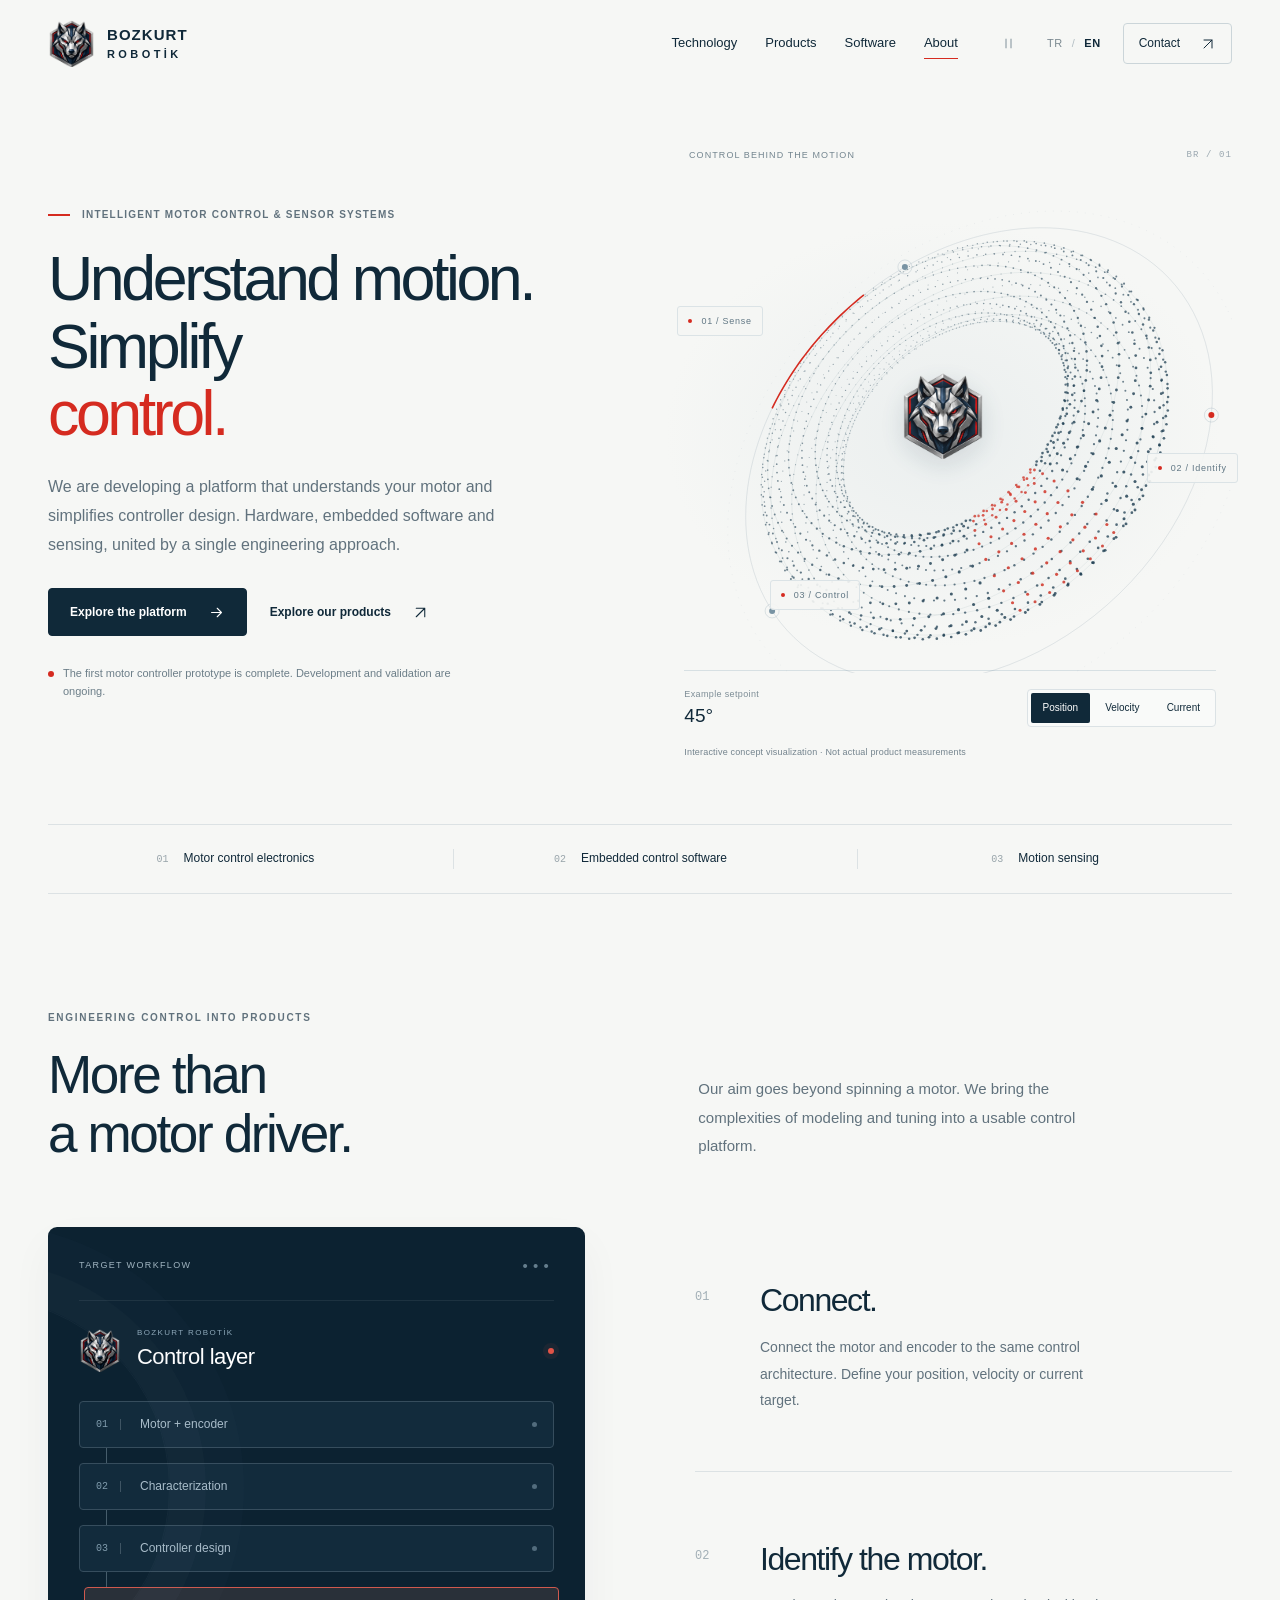
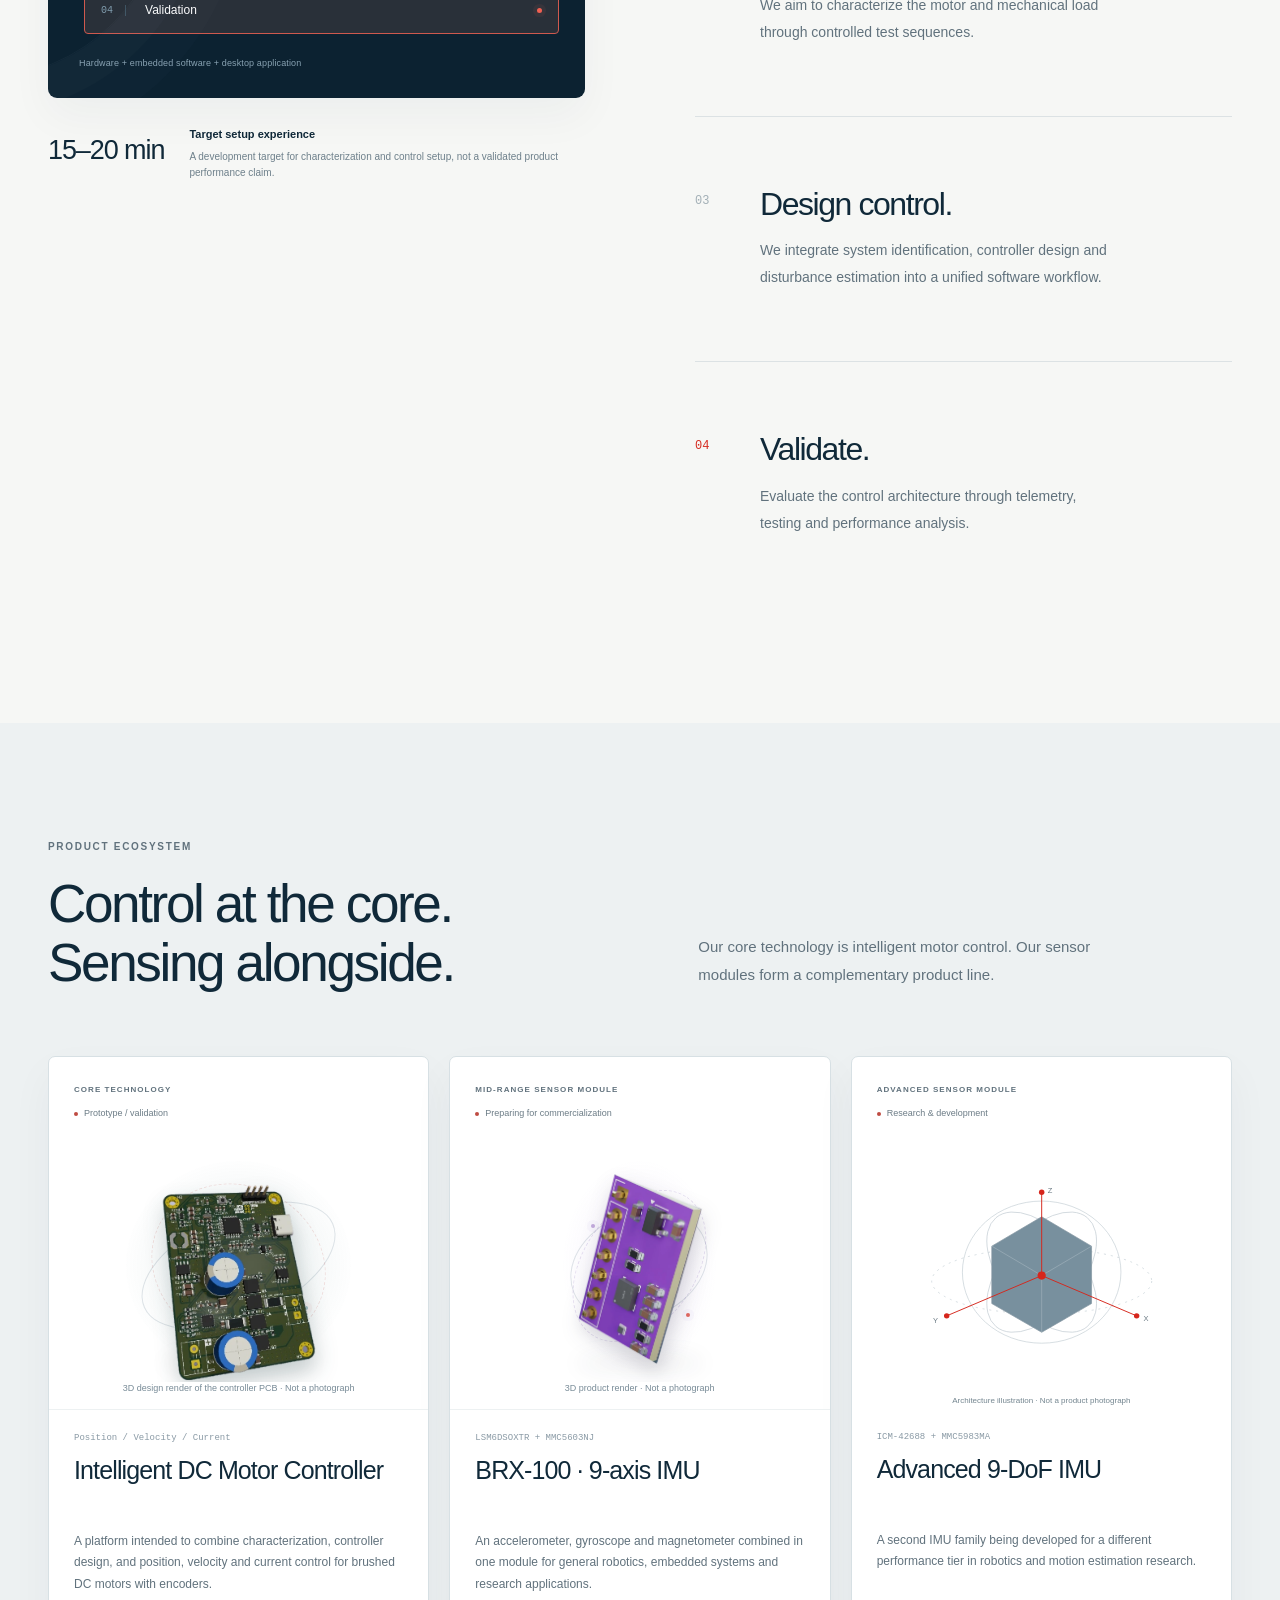
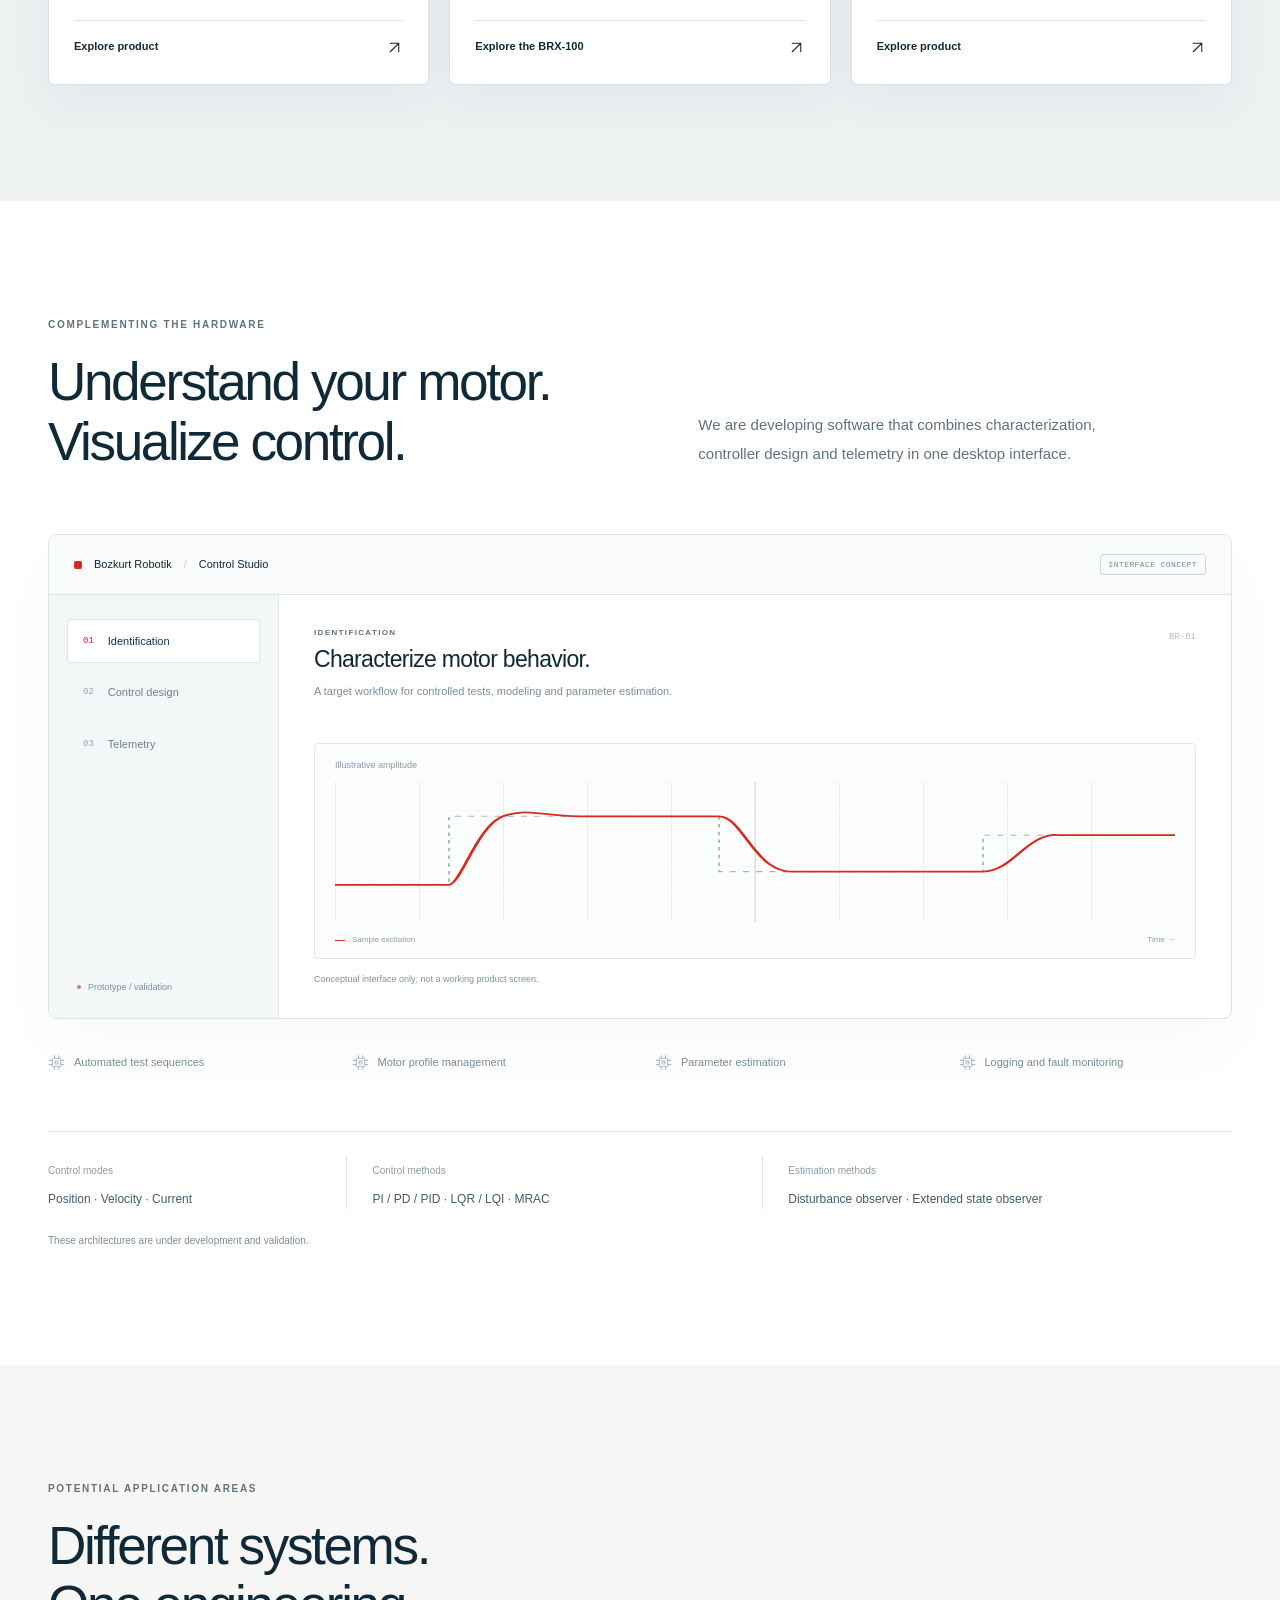
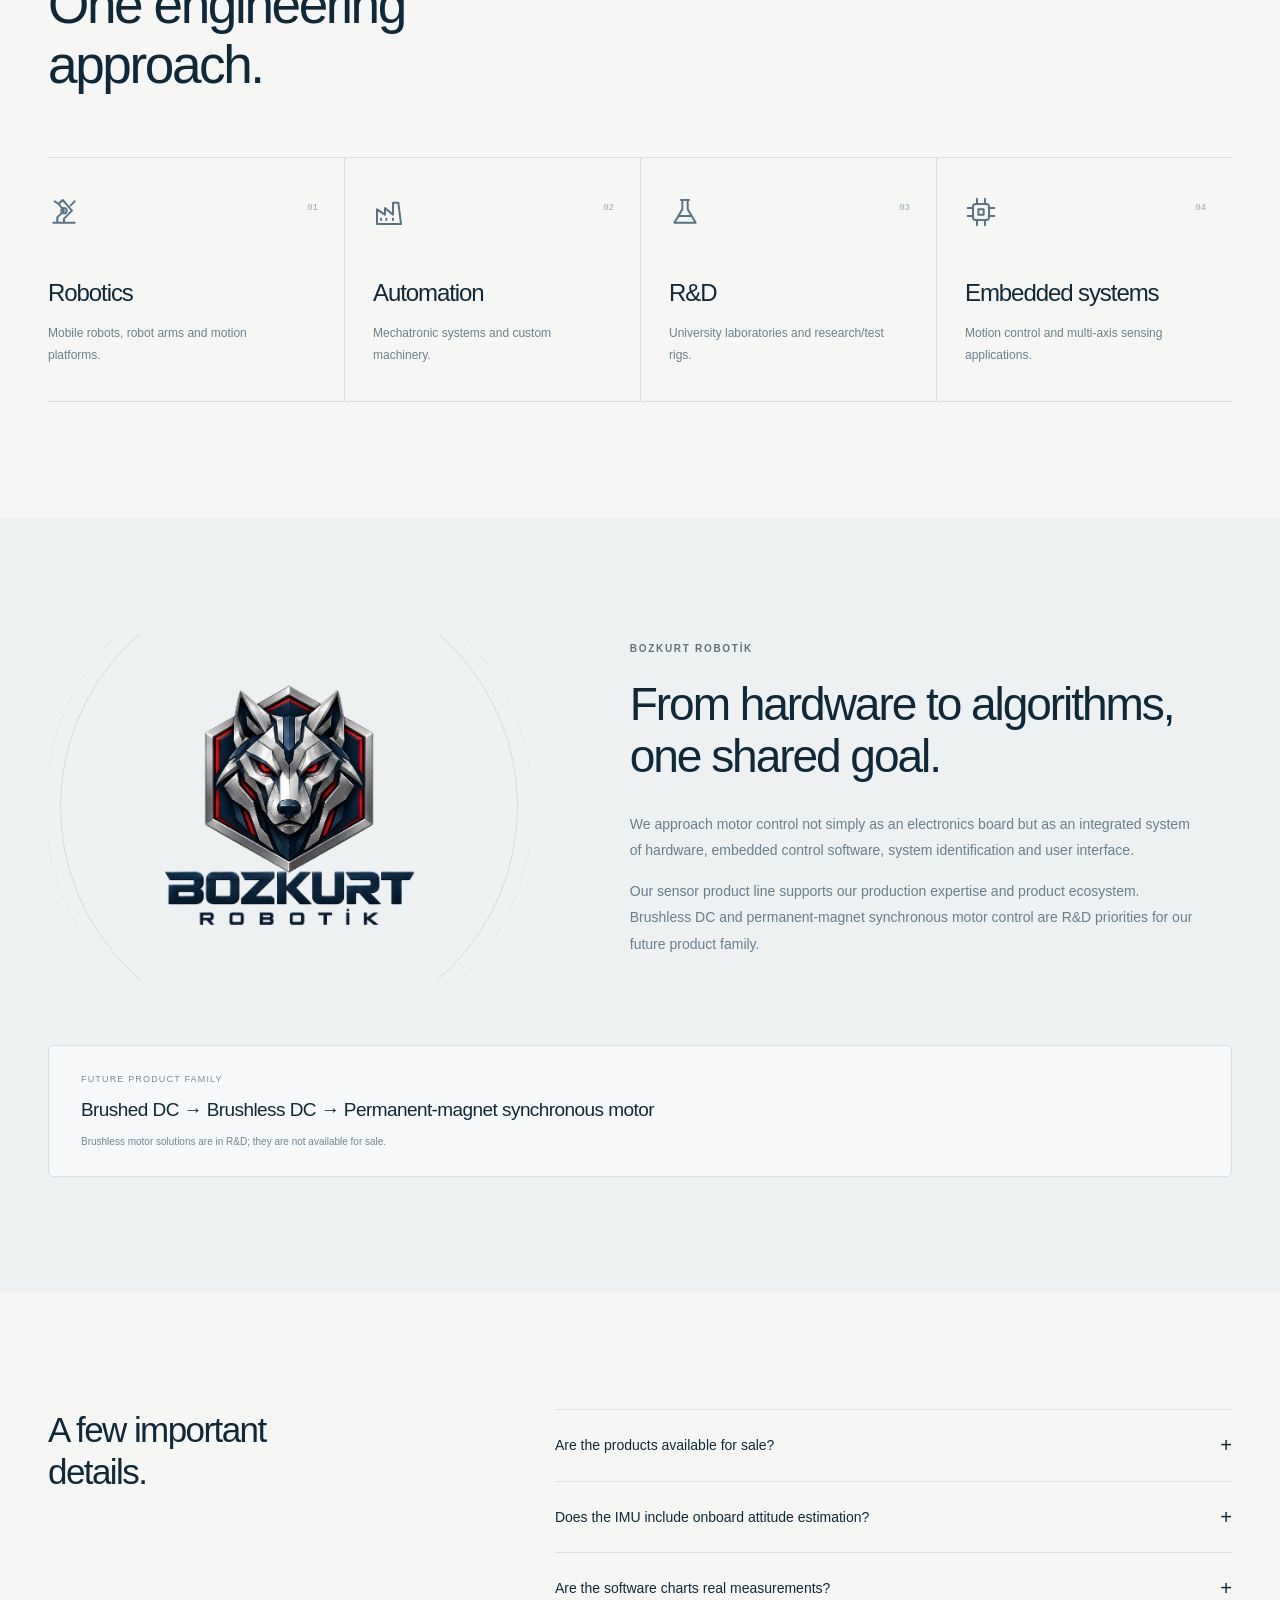
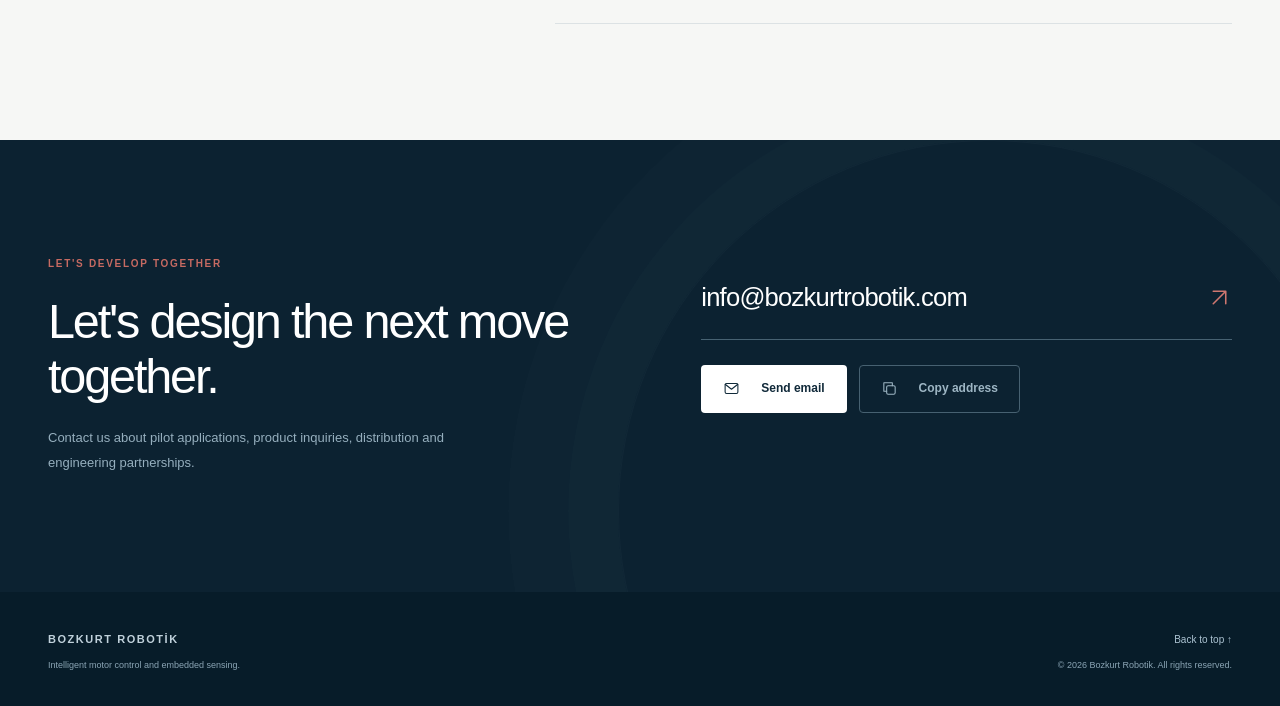
==== commit 58ff7f63: "Publish BRX-100 product pages and technical resources" ====
--- a/en/index.html
+++ b/en/index.html
@@ -10,7 +10,8 @@
 <meta property="og:title" content="Bozkurt Robotik | Intelligent Motor Control and Sensor Systems"><meta property="og:description" content="Motor characterization, embedded control software and 9-DoF sensor modules. Discover Bozkurt Robotik's motor control platform."><meta property="og:url" content="https://bozkurtrobotik.com/en/">
 <meta property="og:image" content="https://bozkurtrobotik.com/assets/bozkurt-robotik-logo.png">
 <link rel="icon" href="../assets/favicon.png" type="image/png">
-<link rel="stylesheet" href="../styles-918c1de88797.css">
+<link rel="stylesheet" href="../styles-1952df4e5c37.css">
+<link rel="stylesheet" href="../brx-100.css">
 </head>
 <body>
 <a class="skip-link" href="#main">İçeriğe geç</a>
@@ -90,8 +91,8 @@
     <span class="art-caption">3D design render of the controller PCB · Not a photograph</span>
    </div>
    <div class="product-copy"><span class="technical-code">Position / Velocity / Current</span><h3>Intelligent DC Motor Controller</h3><p>A platform intended to combine characterization, controller design, and position, velocity and current control for brushed DC motors with encoders.</p>
-   <button type="button" class="text-link" data-product="0">Explore product<svg class="icon " viewBox="0 0 24 24" fill="none" stroke="currentColor" stroke-width="1.5" stroke-linecap="round" stroke-linejoin="round" aria-hidden="true"><path d="M6 18 18 6M6 6h12v12"/></svg></button></div></article><article class="product-card product-1" id="sensors" data-reveal>
-   <div class="product-top"><span class="eyebrow">STANDARD SENSOR MODULE</span><span class="status-chip"><i></i>Preparing for commercialization</span></div>
+   <button type="button" class="text-link" data-product="0">Explore product<svg class="icon " viewBox="0 0 24 24" fill="none" stroke="currentColor" stroke-width="1.5" stroke-linecap="round" stroke-linejoin="round" aria-hidden="true"><path d="M6 18 18 6M6 6h12v12"/></svg></button></div></article><article class="product-card product-1" id="sensors" data-reveal><a class="product-card-link" href="brx-100.html" aria-labelledby="brx-100-title">
+   <div class="product-top"><span class="eyebrow">MID-RANGE SENSOR MODULE</span><span class="status-chip"><i></i>Preparing for commercialization</span></div>
    <div class="product-art product-art-render"><div class="imu-visual" role="img" aria-label="3D product render of the Bozkurt Robotik standard 9-DoF IMU module">
       <span class="imu-glow" aria-hidden="true"></span>
       <span class="imu-orbit imu-orbit-1" aria-hidden="true"></span>
@@ -104,8 +105,8 @@
       <span class="imu-spark imu-spark-1" aria-hidden="true"></span>
       <span class="imu-spark imu-spark-2" aria-hidden="true"></span>
     </div><span class="art-caption">3D product render · Not a photograph</span></div>
-   <div class="product-copy"><span class="technical-code">LSM6DSOXTR + MMC5603NJ</span><h3>9-DoF IMU Module</h3><p>An accelerometer, gyroscope and magnetometer combined in one module for general robotics, embedded systems and research applications.</p>
-   <button type="button" class="text-link" data-product="1">Explore product<svg class="icon " viewBox="0 0 24 24" fill="none" stroke="currentColor" stroke-width="1.5" stroke-linecap="round" stroke-linejoin="round" aria-hidden="true"><path d="M6 18 18 6M6 6h12v12"/></svg></button></div></article><article class="product-card product-2" id="advanced-imu" data-reveal>
+   <div class="product-copy"><span class="technical-code">LSM6DSOXTR + MMC5603NJ</span><h3 id="brx-100-title">BRX-100 · 9-axis IMU</h3><p>An accelerometer, gyroscope and magnetometer combined in one module for general robotics, embedded systems and research applications.</p>
+   <span class="text-link">Explore the BRX-100<svg class="icon " viewBox="0 0 24 24" fill="none" stroke="currentColor" stroke-width="1.5" stroke-linecap="round" stroke-linejoin="round" aria-hidden="true"><path d="M6 18 18 6M6 6h12v12"/></svg></span></div></a></article><article class="product-card product-2" id="advanced-imu" data-reveal>
    <div class="product-top"><span class="eyebrow">ADVANCED SENSOR MODULE</span><span class="status-chip"><i></i>Research & development</span></div>
    <div class="product-art"><svg class="sensor-art art-2" viewBox="0 0 480 300" fill="none" aria-hidden="true">
  <defs><linearGradient id="sensor-2" x1="140" y1="60" x2="300" y2="240"><stop stop-color="#78909e"/><stop offset="1" stop-color="#142f41"/></linearGradient></defs>
@@ -149,9 +150,9 @@
   <div class="about-grid"><div class="about-brand" data-reveal><div class="brand-orbit"></div><img src="../assets/bozkurt-robotik-logo.webp" width="320" height="310" alt="Bozkurt Robotik" loading="lazy"></div>
    <div class="about-copy" data-reveal><p class="eyebrow">BOZKURT ROBOTİK</p><h2>From hardware to algorithms,<br>one shared goal.</h2><p>We approach motor control not simply as an electronics board but as an integrated system of hardware, embedded control software, system identification and user interface.</p><p>Our sensor product line supports our production expertise and product ecosystem. Brushless DC and permanent-magnet synchronous motor control are R&D priorities for our future product family.</p></div></div>
   <div class="future-family" data-reveal><span>Future product family</span><strong>Brushed DC → Brushless DC → Permanent-magnet synchronous motor</strong><p>Brushless motor solutions are in R&D; they are not available for sale.</p></div>
-  <p class="eyebrow team-kicker">COMPLEMENTARY EXPERTISE</p><div class="team-grid"><article class="team-member" data-reveal><span class="member-number">01</span><div class="member-body"><div class="member-heading"><div><h3>Muhammed Ali Türk</h3><span class="member-role">Co-founder · Control systems and software</span></div><span class="member-badge">Control & Software</span></div><p>System identification, motor modeling, embedded control and desktop software.</p><div class="member-meta"><span>Yıldız Technical University</span><span>Control and Automation Engineering</span></div></div></article><article class="team-member" data-reveal><span class="member-number">02</span><div class="member-body"><div class="member-heading"><div><h3>Mehmet Can Yıldız</h3><span class="member-role">Co-founder · Electronics and PCB</span></div><span class="member-badge">Hardware & PCB</span></div><p>Power electronics, sensor hardware, PCB design and production-oriented electronics development.</p><div class="member-meta"><span>Fatih Sultan Mehmet Vakıf University</span><span>Electrical and Electronics Engineering</span></div></div></article></div>
+
  </div></section>
- <section class="faq section"><div class="wrap faq-grid"><h2 data-reveal>A few important details.</h2><div class="faq-list" data-reveal><details><summary>Are the products available for sale?<span aria-hidden="true">+</span></summary><p>The first DC motor controller prototype is complete; revisions and validation continue. The standard IMU is being prepared for commercialization, while the advanced IMU remains in R&D. Contact us for current availability.</p></details><details><summary>Does the IMU include onboard attitude estimation?<span aria-hidden="true">+</span></summary><p>The sensor architecture shown is designed for acceleration, angular-rate and magnetic-field measurements. We do not claim verified onboard sensor fusion or navigation performance.</p></details><details><summary>Are the software charts real measurements?<span aria-hidden="true">+</span></summary><p>No. The animations, illustrations and interfaces on the site are conceptual demonstrations of our approach, not actual product photographs or test results.</p></details></div></div></section>
+ <section class="faq section"><div class="wrap faq-grid"><h2 data-reveal>A few important details.</h2><div class="faq-list" data-reveal><details><summary>Are the products available for sale?<span aria-hidden="true">+</span></summary><p>The first DC motor controller prototype is complete; revisions and validation continue. The BRX-100 is being prepared for commercialization, while the advanced IMU remains in R&D. Contact us for current availability.</p></details><details><summary>Does the IMU include onboard attitude estimation?<span aria-hidden="true">+</span></summary><p>The sensor architecture shown is designed for acceleration, angular-rate and magnetic-field measurements. We do not claim verified onboard sensor fusion or navigation performance.</p></details><details><summary>Are the software charts real measurements?<span aria-hidden="true">+</span></summary><p>No. The animations, illustrations and interfaces on the site are conceptual demonstrations of our approach, not actual product photographs or test results.</p></details></div></div></section>
  <section class="contact section" id="contact"><div class="wrap contact-grid">
   <div data-reveal><p class="eyebrow">LET'S DEVELOP TOGETHER</p><h2>Let's design the next move<br>together.</h2><p>Contact us about pilot applications, product inquiries, distribution and engineering partnerships.</p></div>
   <div class="contact-actions" data-reveal><a class="email-address" href="mailto:info@bozkurtrobotik.com?subject=Bozkurt%20Robotik%20%E2%80%94%20Product%20and%20partnership%20inquiry">info@bozkurtrobotik.com<svg class="icon " viewBox="0 0 24 24" fill="none" stroke="currentColor" stroke-width="1.5" stroke-linecap="round" stroke-linejoin="round" aria-hidden="true"><path d="M6 18 18 6M6 6h12v12"/></svg></a>
--- a/styles-1952df4e5c37.css
+++ b/styles-1952df4e5c37.css
@@ -0,0 +1,725 @@
+
+/* Bozkurt Robotik v2 — static, bilingual, dependency-free. */
+:root{--paper:#f6f7f5;--white:#fff;--ink:#102939;--muted:#61727d;--line:#dce2e4;--red:#d52b20;--dark:#0c2231;--ease:cubic-bezier(.22,1,.36,1);--header:88px}
+*{box-sizing:border-box}
+html{scroll-behavior:smooth;scroll-padding-top:112px}
+body{margin:0;background:var(--paper);color:var(--ink);font-family:"Segoe UI",Arial,Helvetica,sans-serif;-webkit-font-smoothing:antialiased;line-height:1.6}
+button,a{-webkit-tap-highlight-color:transparent}
+button,input{font:inherit}
+button,a,summary{touch-action:manipulation}
+button{color:inherit}
+button{cursor:pointer}
+a{color:inherit;text-decoration:none}
+button{border:0}
+img,svg{display:block}
+img{max-width:100%;height:auto}
+svg.icon{width:22px;height:22px;flex-shrink:0}
+a:focus-visible,button:focus-visible,summary:focus-visible{outline:3px solid var(--red);outline-offset:5px}
+::selection{background:#e5b7b0;color:var(--ink)}
+.wrap{width:min(1280px,calc(100% - 96px));margin-inline:auto}
+.section{padding:116px 0}
+h1,h2,h3,p{margin-top:0}
+h1,h2,h3{font-weight:500;letter-spacing:-.045em;line-height:1.12}
+h2{font-size:clamp(38px,4.15vw,58px);margin-bottom:0}
+h3{font-size:25px}
+.eyebrow{font-size:10px;font-weight:650;letter-spacing:.17em;line-height:1.6;text-transform:uppercase;color:var(--muted);margin-bottom:22px}
+.red-line{display:inline-block;vertical-align:middle;width:22px;height:2px;background:var(--red);flex-shrink:0}
+.sr-only{position:absolute!important;width:1px;height:1px;padding:0;margin:-1px;clip:rect(0,0,0,0);overflow:hidden;white-space:nowrap;border:0}
+.skip-link{position:fixed;top:8px;left:8px;transform:translateY(-150%);padding:12px 20px;background:var(--ink);color:white;z-index:200}
+.skip-link:focus{transform:none}
+.site-header{height:var(--header);position:sticky;top:0;z-index:50;background:rgba(246,247,245,.94);border-bottom:1px solid transparent;transition:border .3s,background .3s;backdrop-filter:blur(15px)}
+body.is-scrolled .site-header{border-color:var(--line);background:rgba(255,255,255,.96)}
+.header-inner{height:100%;display:flex;align-items:center;gap:34px}
+.brand{display:flex;align-items:center;gap:12px;margin-right:auto;flex-shrink:0}
+.brand img{width:47px;height:55px;object-fit:contain}
+.brand>span{font-size:15px;letter-spacing:.07em;line-height:1.15;font-weight:750}
+.brand strong{display:block;font-size:11px;letter-spacing:.31em;margin-top:5px;font-weight:550}
+.desktop-nav{display:flex;gap:28px;font-size:13px;font-weight:500}
+.desktop-nav a{position:relative;padding:10px 0}
+.desktop-nav a:after{content:"";height:1px;position:absolute;left:0;bottom:5px;width:100%;background:var(--red);transform:scaleX(0);transform-origin:left;transition:transform .3s var(--ease)}
+.desktop-nav a:hover:after,.desktop-nav a[aria-current="location"]:after{transform:scaleX(1)}
+.header-tools{display:flex;align-items:center;gap:22px}
+.language-switch{display:flex;align-items:center;gap:9px;font-size:11px;letter-spacing:.05em}
+.language-switch>span{color:#b4bfc4}
+.lang-link{color:#7b8991;font-weight:500;padding:10px 0}
+.lang-link.selected{color:var(--ink);font-weight:750}
+.lang-link:hover{color:var(--red)}
+.motion-button{background:none;padding:9px;color:#798994;border-radius:50%}
+.motion-button:hover{background:#e8eded}
+.motion-button .icon{width:15px;height:15px}
+.contact-nav{display:flex;align-items:center;gap:20px;font-size:12px;border:1px solid #cbd5d9;border-radius:4px;padding:10px 15px;transition:border-color .3s,color .3s}
+.contact-nav .icon{width:16px;height:16px}
+.contact-nav:hover{color:var(--red);border-color:var(--red)}
+.menu-toggle{display:none;background:none;padding:8px}
+.reading-progress{position:absolute;left:0;bottom:-1px;height:2px;background:var(--red);width:100%;transform:scaleX(0);transform-origin:left}
+.mobile-nav[hidden]{display:none}
+.hero{position:relative;overflow:clip;padding-top:25px}
+.hero-grid{display:grid;grid-template-columns:1fr 1.02fr;gap:40px;align-items:center;min-height:650px;padding:35px 0 65px}
+.hero-intro{display:flex;align-items:center;gap:12px;letter-spacing:.12em;font-size:10px}
+.hero h1{font-size:clamp(45px,4.9vw,70px);line-height:1.08;font-weight:500;margin-bottom:25px;letter-spacing:-.055em}
+.title-line{display:block}
+.accent{color:var(--red)}
+.hero-description{font-size:16px;line-height:1.8;color:var(--muted);max-width:475px;margin-bottom:29px}
+.hero-actions{display:flex;align-items:center;gap:14px;flex-wrap:wrap}
+.button{display:inline-flex;align-items:center;justify-content:center;gap:21px;min-height:48px;padding:12px 21px;font-size:12px;font-weight:600;border:1px solid transparent;border-radius:4px;transition:background .25s,color .25s,border .25s,transform .35s var(--ease)}
+.button .icon{width:17px;height:17px;transition:transform .4s var(--ease)}
+.button:hover .icon{transform:translate(3px,-1px)}
+.button.primary{background:var(--ink);color:white;border-color:var(--ink)}
+.button.primary:hover{background:var(--red);border-color:var(--red)}
+.button.quiet{padding-inline:8px;background:transparent}
+.button.quiet:hover{color:var(--red)}
+.development-note{display:flex;align-items:flex-start;gap:9px;max-width:435px;margin-top:29px;margin-bottom:0;font-size:11px;color:#6c7e88;line-height:1.6}
+.development-note>span{width:6px;height:6px;margin-top:6px;flex-shrink:0;background:var(--red);border-radius:50%}
+.hero-scene{position:relative;min-width:0}
+.scene-top{position:absolute;top:0;left:6%;right:0;display:flex;align-items:center;justify-content:space-between;color:#73858f;z-index:2}
+.micro,.scene-counter{font-size:9px;letter-spacing:.12em}
+.scene-counter{font-family:Consolas,monospace;color:#9ba8b0}
+.orbital-stage{position:relative;aspect-ratio:1.1;isolation:isolate}
+.orbital-stage:before{content:"";position:absolute;inset:9% -4% 0;background:radial-gradient(ellipse at center,#dfE6e87f,transparent 63%);z-index:-1}
+#motion-canvas{width:100%;height:100%;position:absolute;inset:0;opacity:0;transition:opacity .8s}
+.has-canvas #motion-canvas{opacity:1}
+.orbital-fallback{position:absolute;inset:20% 17%;border:26px double #8b9da9;border-radius:50%;transform:rotateX(30deg) rotateZ(-30deg);opacity:.4}
+.has-canvas .orbital-fallback{display:none}
+.scene-emblem{position:absolute;left:50%;top:51%;transform:translate(-50%,-50%);width:85px;filter:drop-shadow(0 8px 14px #0b233f22);opacity:.93;pointer-events:none}
+.scene-emblem img{width:100%}
+.orbit-label{position:absolute;font-size:9px;letter-spacing:.08em;color:#617784;padding:7px 10px;background:rgba(246,247,245,.91);border:1px solid #dbe3e6;border-radius:3px;display:flex;align-items:center;gap:9px;white-space:nowrap}
+.orbit-label i{width:4px;height:4px;border-radius:50%;background:var(--red)}
+.label-one{left:4%;top:30%}
+.label-two{right:-1%;top:58%}
+.label-three{left:20%;bottom:12%}
+.scene-console{margin:-3px 16px 0 30px;display:flex;align-items:center;justify-content:space-between;padding:16px 0 12px;border-top:1px solid #d7e0e3;gap:10px}
+.scene-console>div:first-child{display:flex;flex-direction:column;min-width:122px}
+.scene-console>div>span{font-size:9px;color:#7d8d96;letter-spacing:.04em}
+.scene-console strong{font-weight:500;font-size:19px;line-height:1.45;white-space:nowrap}
+.mode-selector{display:flex;gap:3px;border:1px solid #dbe2e5;padding:3px;border-radius:4px;background:rgba(255,255,255,.35)}
+.mode-button{border-radius:2px;padding:7px 12px;font-size:10px;background:transparent;transition:background .25s,color .25s}
+.mode-button.active{background:var(--ink);color:white}
+.mode-button:not(.active):hover{background:#e8edef}
+.concept-caption{font-size:9px;color:#73838d;letter-spacing:.02em;margin:4px 0 0 30px}
+.capability-strip{border-top:1px solid var(--line);border-bottom:1px solid var(--line);display:grid;grid-template-columns:repeat(3,1fr);padding:24px 0;gap:30px}
+.capability-strip>div{display:flex;align-items:center;justify-content:center;gap:15px;font-size:12px}
+.capability-strip>div+div{border-left:1px solid var(--line)}
+.capability-strip span{font:10px Consolas,monospace;color:#99a5ab}
+.section-heading{display:grid;grid-template-columns:1.05fr 1fr;align-items:end;gap:90px;margin-bottom:63px}
+.section-heading>p{max-width:425px;color:var(--muted);font-size:15px;line-height:1.9;margin-bottom:3px}
+.section-heading .eyebrow{margin-bottom:19px}
+.technology{background:var(--paper)}
+.story-grid{display:grid;grid-template-columns:1fr 1fr;gap:110px;align-items:start}
+.story-visual{position:sticky;top:123px}
+.flow-panel{border-radius:9px;background:var(--dark);color:#fff;padding:27px 31px;position:relative;overflow:hidden}
+.flow-panel:after{content:"";position:absolute;width:380px;height:380px;border:1px solid #8ca1b310;border-radius:50%;left:-260px;top:70px;box-shadow:0 0 0 36px #8ca1b307,0 0 0 74px #8ca1b305;pointer-events:none}
+.panel-top{display:flex;justify-content:space-between;align-items:center;font-size:9px;letter-spacing:.15em;color:#a1b5c1;padding-bottom:22px;border-bottom:1px solid #ffffff12}
+.panel-dots{letter-spacing:.35em;font-size:15px;color:#657e8d}
+.flow-core{display:flex;gap:16px;align-items:center;padding:26px 0}
+.flow-core img{width:42px;height:47px;object-fit:contain}
+.flow-core small{display:block;font-size:8px;letter-spacing:.17em;color:#8da8b9}
+.flow-core strong{display:block;font-size:22px;font-weight:400;letter-spacing:-.025em}
+.live-dot{width:6px;height:6px;border-radius:50%;background:#e15347;margin-left:auto;box-shadow:0 0 0 5px #e1534712}
+.flow-chain{display:flex;flex-direction:column;gap:15px;position:relative}
+.flow-chain:before{content:"";position:absolute;top:20px;bottom:20px;left:27px;width:1px;background:#465d6b}
+.flow-node{position:relative;display:flex;align-items:center;gap:19px;border:1px solid #364d5d;background:#122b3c;padding:13px 16px;border-radius:4px;transition:background .6s,border-color .6s,transform .6s var(--ease)}
+.flow-node>span{font:10px Consolas,monospace;color:#809cad;border-right:1px solid #3e5463;padding-right:12px}
+.flow-node strong{font-size:12px;font-weight:450;color:#a9bdca;transition:color .6s}
+.flow-node i{width:5px;height:5px;flex-shrink:0;background:#526c7d;border-radius:50%;margin-left:auto}
+.flow-node.is-active{border-color:#cf594e;background:#293039;transform:translateX(5px)}
+.flow-node.is-active strong{color:#fff}
+.flow-node.is-active i{background:#f06052;box-shadow:0 0 0 4px #f0605212}
+.flow-footer{color:#88a2b2;font-size:9px;margin:22px 0 0;letter-spacing:.015em}
+.target-note{display:flex;gap:25px;align-items:center;margin-top:22px}
+.target-note>strong{font-size:27px;font-weight:400;letter-spacing:-.04em;white-space:nowrap}
+.target-note span{font-size:11px;font-weight:600}
+.target-note p{font-size:10px;line-height:1.6;color:#6e808b;margin:4px 0 0}
+.story-step{min-height:245px;display:grid;grid-template-columns:45px 1fr;gap:20px;align-content:center;border-bottom:1px solid var(--line)}
+.story-step:first-child{padding-top:0}
+.story-step:last-child{border-bottom:0}
+.step-number{font:12px Consolas,monospace;color:#a2afb6;margin-top:7px}
+.story-step h3{font-size:32px;margin-bottom:15px}
+.story-step p{max-width:350px;font-size:14px;line-height:1.9;color:var(--muted);margin:0}
+.story-step.is-current .step-number{color:var(--red)}
+.portfolio{background:#edf1f2}
+.product-grid{display:grid;grid-template-columns:repeat(3,minmax(0,1fr));gap:20px}
+.product-card{background:#fff;border:1px solid #dce3e6;border-radius:7px;overflow:hidden;display:flex;flex-direction:column;transition:box-shadow .4s,border-color .4s,transform .6s var(--ease)}
+.product-card:hover{border-color:#a9bcc7;box-shadow:0 18px 35px #122b3b08;transform:translateY(-6px)}
+.product-top{display:flex;flex-direction:column;gap:11px;padding:27px 25px 0}
+.product-top .eyebrow{margin:0;font-size:8px;letter-spacing:.13em}
+.status-chip{display:flex;align-items:center;gap:6px;font-size:9px;color:#6c7c86}
+.status-chip i{width:4px;height:4px;border-radius:50%;background:#bf4b42}
+.product-art{height:225px;display:flex;flex-direction:column;justify-content:center;align-items:center;position:relative}
+.product-art svg{width:100%;height:205px}
+.art-caption{font-size:8px;color:#73858f;position:absolute;bottom:1px;text-align:center}
+.motor-coil{transform-origin:256px 153px}
+.sensor-spin{transform-origin:240px 148px}
+.product-card:hover .sensor-spin{animation:sensor-turn 18s linear infinite}
+.product-card:hover .motor-coil{animation:motor-turn 15s linear infinite}
+@keyframes sensor-turn{to{transform:rotate(360deg)}}
+@keyframes motor-turn{to{transform:rotate(360deg)}}
+.product-copy{padding:23px 25px 28px;display:flex;flex-direction:column;flex:1}
+.technical-code{font:9px Consolas,"Courier New",monospace;color:#8a9aa5;margin-bottom:12px}
+.product-copy h3{font-size:25px;line-height:1.22;margin-bottom:15px;min-height:61px;letter-spacing:-.035em}
+.product-copy p{font-size:12px;color:var(--muted);line-height:1.8;margin-bottom:25px}
+.text-link{display:flex;align-items:center;justify-content:space-between;width:100%;margin-top:auto;padding:17px 0 0;border-top:1px solid var(--line);background:none;font-size:11px;font-weight:600;text-align:left;gap:16px}
+.text-link .icon{width:17px;height:17px;transition:transform .35s}
+.text-link:hover{color:var(--red)}
+.text-link:hover .icon{transform:translate(3px,-3px)}
+.software{background:#fff}
+.studio{border:1px solid #dbe3e7;border-radius:8px;overflow:hidden;box-shadow:0 30px 65px #112d3f06}
+.studio-top{display:flex;align-items:center;justify-content:space-between;border-bottom:1px solid #dce4e7;padding:19px 25px;background:#f9fbfb;gap:15px}
+.studio-brand{display:flex;align-items:center;gap:12px;font-size:11px;font-weight:500}
+.studio-slash{color:#bec9ce}
+.small-square{width:8px;height:8px;background:var(--red);border-radius:2px}
+.concept-badge{font:8px Consolas,monospace;letter-spacing:.05em;padding:5px 8px;border:1px solid #cdd7dd;border-radius:3px;color:#758b99;white-space:nowrap}
+.studio-grid{display:grid;grid-template-columns:230px 1fr;min-height:420px}
+.studio-tabs{display:flex;flex-direction:column;gap:7px;background:#f4f7f8;padding:24px 18px;border-right:1px solid #e0e6e9}
+.studio-tabs>button{display:flex;align-items:center;gap:14px;text-align:left;padding:14px 15px;font-size:11px;border-radius:3px;background:none;border:1px solid transparent;color:#6b818e;transition:background .3s}
+.studio-tabs>button>span{font:9px Consolas,monospace;color:#95a5ad}
+.studio-tabs>button[aria-selected=true]{background:#fff;color:#123145;border-color:#dce5ea;box-shadow:0 2px 3px #122e3e03}
+.studio-tabs>button[aria-selected=true]>span{color:var(--red)}
+.studio-status{margin-top:auto;color:#7c919e;font-size:9px;padding:25px 10px 0;display:flex;gap:7px;align-items:center}
+.studio-status i{width:4px;height:4px;border-radius:50%;background:#da7b6d}
+.studio-panel{padding:32px 35px}
+.studio-copy{display:flex;justify-content:space-between;align-items:start;gap:20px}
+.studio-copy h3{font-size:23px;margin-bottom:10px;letter-spacing:-.03em}
+.studio-copy .eyebrow{font-size:8px;margin-bottom:7px}
+.studio-key{font:9px Consolas,monospace;color:#afbdc5;padding-top:5px;white-space:nowrap}
+#studio-note{font-size:11px;color:#7b8e9a;margin-bottom:25px;min-height:35px;max-width:630px}
+.chart-wrap{border:1px solid #dfe6e9;border-radius:4px;padding:14px 20px 11px;background:#fcfdfd}
+.chart-y{font-size:9px;color:#899aa6;margin-bottom:10px}
+.telemetry-chart{width:100%;height:140px;overflow:visible}
+.chart-scanner{animation:scan 9s linear infinite}
+@keyframes scan{from{transform:translateX(-350px)}to{transform:translateX(350px)}}
+.chart-bottom{display:flex;align-items:center;justify-content:space-between;margin-top:12px;font-size:8px;color:#8b9ba6}
+.chart-bottom>span:first-child{display:flex;gap:7px;align-items:center}
+.chart-bottom i{height:1px;width:10px;background:var(--red)}
+.chart-bottom b{font-weight:400}
+.chart-disclaimer{font-size:9px;color:#7f919e;margin-top:13px;margin-bottom:0}
+.software-features{display:grid;grid-template-columns:repeat(4,1fr);gap:30px;margin:35px 0 60px}
+.software-features>span{display:flex;align-items:center;gap:9px;font-size:11px;color:#778c98}
+.software-features .icon{width:17px;height:17px;opacity:.6}
+.algorithms{display:grid;grid-template-columns:.8fr 1.15fr 1.4fr;border-top:1px solid var(--line);padding-top:24px;gap:30px}
+.algorithms>div+div{padding-left:25px;border-left:1px solid var(--line)}
+.algorithms span{font-size:10px;color:#8c9ca6}
+.algorithms p{font-size:12px;color:#405d6f;margin:8px 0 0}
+.subtle-note{font-size:10px;color:#7a8c98;margin:24px 0 0}
+.applications{background:var(--paper)}
+.applications-grid{display:grid;grid-template-columns:repeat(4,1fr);border-top:1px solid #d6dfe3;border-bottom:1px solid #d6dfe3}
+.application-card{position:relative;padding:38px 28px 34px;overflow:hidden}
+.application-card:first-child{padding-left:0}
+.application-card:last-child{padding-right:0}
+.application-card+.application-card{border-left:1px solid #d6dfe3}
+.application-card>.icon{width:32px;height:32px;margin-bottom:52px;color:#577386;transition:color .35s,transform .5s}
+.app-number{position:absolute;right:26px;top:45px;font:9px Consolas,monospace;color:#98a7b0}
+.application-card h3{font-size:24px;letter-spacing:-.045em;margin-bottom:16px}
+.application-card p{font-size:12px;line-height:1.8;color:#6c808d;margin-bottom:0;max-width:225px}
+.application-card:hover>.icon{color:var(--red);transform:translateY(-5px)}
+.about{background:#edf1f2}
+.about-grid{display:grid;grid-template-columns:1fr 1.25fr;gap:100px;align-items:center}
+.about-brand{display:grid;place-items:center;position:relative;padding:38px;isolation:isolate}
+.about-brand img{width:270px;position:relative}
+.brand-orbit{position:absolute;width:95%;aspect-ratio:1;border:1px solid #d0dce2;border-radius:50%;z-index:-1}
+.brand-orbit:after{content:"";position:absolute;inset:-16px;border:1px dashed #dce3e7;border-radius:50%;animation:sensor-turn 90s linear infinite}
+.about-copy>p:not(.eyebrow){font-size:14px;color:#687f8e;line-height:1.9;max-width:570px}
+.about-copy h2{font-size:clamp(36px,3.6vw,49px);margin-bottom:28px}
+.future-family{margin-top:65px;padding:26px 32px;border:1px solid #d4e0e6;border-radius:5px;background:#f6f8f9}
+.future-family>span{display:block;font-size:9px;text-transform:uppercase;letter-spacing:.13em;color:#768d9c}
+.future-family>strong{display:block;font-size:19px;font-weight:450;letter-spacing:-.03em;line-height:1.6;margin:9px 0}
+.future-family p{font-size:10px;color:#708797;margin:0}
+.team-kicker{margin-top:74px;margin-bottom:30px}
+.team-grid{display:grid;grid-template-columns:1fr 1fr;gap:50px}
+.team-member{border-top:1px solid #cbd9e1;padding-top:30px;display:flex;gap:24px}
+.member-number{font:10px Consolas,monospace;color:#8b9ca8;padding-top:7px}
+.team-member h3{font-size:25px;margin-bottom:8px}
+.member-role{font-size:10px;color:#8b4e4a}
+.team-member p{font-size:12px;color:#708492;line-height:1.8;max-width:400px;margin:16px 0 0}
+.team-member small{display:block;margin-top:12px;font-size:9px;color:#8297a4}
+.faq{background:#f6f7f5}
+.faq-grid{display:grid;grid-template-columns:.8fr 1.4fr;gap:120px}
+.faq h2{font-size:35px;line-height:1.2;max-width:290px}
+.faq-list{border-top:1px solid var(--line)}
+.faq details{border-bottom:1px solid var(--line)}
+.faq summary{list-style:none;cursor:pointer;display:flex;align-items:center;justify-content:space-between;gap:30px;font-size:14px;padding:24px 0;line-height:1.6}
+.faq summary::-webkit-details-marker{display:none}
+.faq summary>span{font-size:20px;line-height:1;font-weight:300;transition:transform .3s}
+.faq details[open] summary>span{transform:rotate(45deg)}
+.faq details>p{font-size:13px;line-height:1.9;color:#708592;max-width:630px;padding-bottom:25px;margin:0}
+.contact{background:var(--dark);color:#fff;position:relative;overflow:hidden}
+.contact:after{content:"";width:740px;height:740px;position:absolute;right:-80px;top:0;border:1px solid #bcd0de08;border-radius:50%;box-shadow:0 0 0 50px #bcd0de03,0 0 0 110px #bcd0de02;pointer-events:none}
+.contact-grid{display:grid;grid-template-columns:1.08fr 1fr;gap:80px;align-items:center;position:relative;z-index:1}
+.contact .eyebrow{color:#c66a62}
+.contact h2{font-size:clamp(36px,3.8vw,52px)}
+.contact p:not(.eyebrow){font-size:13px;line-height:1.9;color:#96afbe;max-width:400px;margin:23px 0 0}
+.email-address{display:flex;align-items:center;justify-content:space-between;gap:15px;font-size:clamp(19px,2vw,29px);letter-spacing:-.03em;font-weight:350;padding-bottom:21px;border-bottom:1px solid #476272;word-break:break-word}
+.email-address .icon{width:25px;height:25px;color:#cf7770}
+.contact-buttons{display:flex;align-items:center;gap:12px;margin-top:25px;flex-wrap:wrap}
+.button.light{background:#fff;color:var(--ink)}
+.button.light:hover{background:#f3cdc7}
+.copy-button{background:transparent;color:#9eb6c4;border-color:#476171}
+.copy-button:hover{border-color:#b8cedb;color:#fff}
+.contact .copy-feedback{min-height:20px;font-size:11px;color:#c0d4df;margin-top:12px}
+footer{background:#071c29;color:#8ba5b5;padding:33px 0}
+.footer-inner{display:flex;align-items:center;justify-content:space-between;gap:30px}
+.footer-inner strong{font-size:11px;letter-spacing:.14em;color:#c0d1db;font-weight:600}
+.footer-inner p{font-size:9px;margin:8px 0 0}
+.footer-right{text-align:right}
+.footer-right a{font-size:10px;color:#acC3d2}
+.footer-right a:hover{color:white}
+.product-dialog{border:1px solid #d2dde3;border-radius:9px;background:#f9fbfb;color:var(--ink);padding:0;width:min(620px,calc(100vw - 32px));max-height:calc(100dvh - 48px);box-shadow:0 30px 100px #061d2940}
+.product-dialog::backdrop{background:#0b202c99;backdrop-filter:blur(6px)}
+.dialog-inner{padding:55px 45px 42px;position:relative}
+.dialog-close{position:absolute;top:15px;right:17px;padding:9px;background:transparent;border-radius:50%}
+.dialog-close:hover{background:#e6edef}
+.dialog-inner h2{font-size:37px;margin-bottom:20px}
+.dialog-inner .eyebrow{font-size:9px}
+.dialog-status{font-size:11px;border-bottom:1px solid var(--line);padding-bottom:20px;color:#9c4c45}
+.dialog-description{font-size:14px;color:#67808f;line-height:1.9}
+.dialog-spec{padding:20px;background:#edf3f5;border:1px solid #dce6eb;border-radius:4px;font-size:12px;line-height:1.8}
+.dialog-spec>p{margin:0}
+.dialog-spec b{font-weight:550}
+.dialog-caveat{font-size:11px;color:#78909e;line-height:1.8;margin:18px 0 30px}
+body.dialog-open{overflow:hidden}
+.error-page{min-height:100vh;display:grid;place-items:center;text-align:center;padding:40px}
+.error-page img{width:100px;margin:0 auto 35px}
+.error-page h1{font-size:42px}
+.error-page p{color:var(--muted);font-size:15px}
+.motion-ready [data-reveal]{opacity:0;transform:translateY(27px);transition:opacity .85s var(--ease),transform .85s var(--ease);transition-delay:var(--delay,0s)}
+.motion-ready [data-reveal].is-visible{opacity:1;transform:none}
+.motion-ready .title-line{animation:title-appear 1s var(--ease) both}
+.motion-ready .title-line:nth-child(2){animation-delay:.09s}
+.motion-ready .title-line:nth-child(3){animation-delay:.18s}
+@keyframes title-appear{from{opacity:0;transform:translateY(28px);filter:blur(4px)}to{opacity:1;transform:none;filter:none}}
+body.motion-paused *,body.motion-paused *:before,body.motion-paused *:after{animation:none!important;transition:none!important}
+body.motion-paused [data-reveal]{opacity:1;transform:none}
+body.motion-paused{scroll-behavior:auto}
+@media(min-width:1500px){.hero-grid{min-height:730px}.hero-scene{margin-right:-35px}.hero h1{font-size:72px}}
+@media(max-width:1180px){
+ .wrap{width:calc(100% - 64px)}.desktop-nav{gap:18px}.header-inner{gap:25px}.header-tools{gap:12px}
+ .hero-grid{gap:18px;min-height:590px}.hero h1{font-size:53px}.hero-description{font-size:14px}
+ .hero-intro{font-size:8px}.button{font-size:11px;gap:14px;padding:11px 15px}.hero-actions{gap:8px}
+ .scene-console{margin-left:15px;margin-right:0}.concept-caption{margin-left:15px}
+ .story-grid{gap:65px}.section-heading{gap:60px}.product-grid{gap:13px}
+ .product-top{padding:23px 18px 0}.product-copy{padding:20px 18px 24px}.product-copy h3{font-size:23px}
+ .product-art{height:200px}.product-art svg{height:184px}
+ .studio-grid{grid-template-columns:205px 1fr}.about-grid{gap:65px}.contact-grid{gap:45px}.email-address{font-size:24px}
+}
+@media(max-width:960px){
+ :root{--header:78px}.desktop-nav,.contact-nav{display:none}.menu-toggle{display:block}.header-tools{gap:16px}
+ .mobile-nav{position:absolute;top:78px;left:0;right:0;background:#fff;border-bottom:1px solid var(--line);padding:16px 32px 24px;box-shadow:0 20px 30px #0b293d08}
+ .mobile-nav a{display:block;padding:12px 0;font-size:16px}.mobile-nav a+a{border-top:1px solid #edf1f3}
+ .hero-grid{grid-template-columns:1fr 1fr;gap:15px;min-height:590px}.hero h1{font-size:44px}.hero-description{font-size:14px}
+ .hero-actions{flex-direction:column;align-items:start;gap:5px}.development-note{font-size:10px;max-width:310px}
+ .hero-intro{max-width:285px;line-height:1.8}.hero-scene{margin-top:20px}
+ .scene-top .micro{font-size:7px;letter-spacing:.06em}.scene-counter{font-size:8px}.scene-console{flex-direction:column;align-items:start;gap:12px;margin-left:10px}
+ .scene-console>div:first-child{flex-direction:row;justify-content:space-between;gap:20px;width:100%;align-items:center}
+ .scene-console strong{font-size:16px}.mode-selector{width:100%;justify-content:space-between}.mode-button{flex:1}
+ .orbit-label{font-size:7px;padding:5px 7px}.scene-emblem{width:63px}.concept-caption{font-size:8px;margin-left:10px}
+ .section{padding:86px 0}.section-heading{gap:40px}.section-heading>p{font-size:13px}.story-grid{gap:40px}
+ .flow-panel{padding:22px 22px}.flow-core strong{font-size:20px}.flow-node{gap:12px;padding:12px}.flow-node strong{font-size:11px}
+ .target-note{gap:15px}.target-note>strong{font-size:23px}.target-note p{font-size:9px}.story-step{min-height:240px;grid-template-columns:25px 1fr;gap:12px}
+ .story-step h3{font-size:28px}.story-step p{font-size:12px}.product-grid{grid-template-columns:1fr 1fr}
+ .product-0{grid-column:span 2;display:grid;grid-template-columns:1fr 1fr;grid-template-rows:auto 1fr}
+ .product-0 .product-top{grid-column:2;grid-row:1;padding-top:30px}
+ .product-0 .product-art{grid-column:1;grid-row:1/3;align-self:center;height:260px}.product-0 .product-art svg{height:240px}
+ .product-0 .product-copy{grid-column:2;grid-row:2;padding:25px 25px 28px}.product-0 h3{min-height:0}
+ .studio-grid{grid-template-columns:175px 1fr}.studio-tabs{padding:20px 10px}.studio-tabs>button{padding:12px 10px;gap:8px;font-size:10px}
+ .studio-panel{padding:25px}.studio-copy h3{font-size:21px}.studio-copy{gap:10px}.studio-key{font-size:8px}
+ .software-features{grid-template-columns:1fr 1fr;gap:20px}.algorithms{gap:20px}.algorithms p{font-size:11px}
+ .applications-grid{grid-template-columns:1fr 1fr}.application-card{padding:30px!important}.application-card:nth-child(3){border-left:0}.application-card:nth-child(n+3){border-top:1px solid var(--line)}
+ .about-grid{grid-template-columns:.8fr 1.1fr;gap:40px}.about-brand{padding:15px}.about-copy h2{font-size:35px}.about-copy>p:not(.eyebrow){font-size:12px}
+ .team-grid{gap:28px}.team-member{gap:15px}.team-member h3{font-size:23px}.faq-grid{gap:50px}.faq h2{font-size:30px}
+ .contact-grid{grid-template-columns:1fr 1fr;gap:35px}.contact-buttons{gap:10px}.email-address{font-size:20px}.contact h2{font-size:39px}
+}
+@media(max-width:700px){
+ .wrap{width:calc(100% - 40px)}.hero{padding-top:20px}.hero-grid{grid-template-columns:1fr;padding:24px 0 30px;gap:35px;min-height:0}
+ .hero-copy{max-width:520px}.hero-intro{font-size:8px;max-width:none;margin-bottom:24px;letter-spacing:.1em}
+ .hero h1{font-size:clamp(38px,8.7vw,59px);margin-bottom:23px}.hero-description{font-size:14px;max-width:445px}
+ .hero-actions{flex-direction:row;align-items:center;gap:11px}.button{min-height:46px;padding:11px 16px;font-size:11px}
+ .development-note{max-width:360px;margin-top:25px}.hero-scene{max-width:480px;width:100%;margin:0 auto}
+ .orbital-stage{aspect-ratio:1.16}.scene-top{left:4%;top:0}.scene-top .micro{font-size:8px;letter-spacing:.08em}
+ .scene-emblem{width:73px}.orbit-label{font-size:8px}.label-two{right:1%}
+ .scene-console{flex-direction:row;align-items:center;margin:0 7px;padding-top:15px;gap:20px}
+ .scene-console>div:first-child{flex-direction:column;align-items:start;gap:1px;width:auto;min-width:100px}
+ .mode-selector{width:auto}.mode-button{padding:7px 10px}.concept-caption{margin:6px 0 0 7px}
+ .capability-strip{padding:21px 0;gap:10px}.capability-strip>div{font-size:9px;line-height:1.7;gap:8px;align-items:start}
+ .capability-strip span{font-size:8px;padding-top:2px}.capability-strip>div+div{padding-left:8px}
+ .section{padding:72px 0}.section-heading{grid-template-columns:1fr;gap:24px;margin-bottom:38px}
+ h2{font-size:38px}.section-heading>p{font-size:14px;max-width:460px}.eyebrow{font-size:9px;margin-bottom:17px}
+ .story-grid{grid-template-columns:1fr;gap:30px}.story-visual{position:relative;top:auto}
+ .flow-panel{max-width:520px;padding:24px 26px}.flow-core strong{font-size:24px}.flow-node strong{font-size:12px}
+ .target-note{gap:22px}.target-note>strong{font-size:27px}.target-note p{font-size:10px}
+ .story-steps{display:grid;grid-template-columns:1fr 1fr;gap:25px}.story-step{min-height:0;display:block;padding:22px 0;border-top:1px solid var(--line);border-bottom:0}
+ .step-number{margin:0 0 15px}.story-step h3{font-size:24px;margin-bottom:12px}.story-step p{font-size:12px;line-height:1.8}
+ .product-grid{grid-template-columns:1fr;gap:22px}
+ .product-0{grid-column:auto;display:flex}
+ .product-top{padding:26px 26px 0!important}.product-top .eyebrow{font-size:9px}.status-chip{font-size:10px}
+ .product-art,.product-0 .product-art{height:230px;width:100%}.product-art svg,.product-0 .product-art svg{height:215px}
+ .product-copy,.product-0 .product-copy{padding:25px 26px 30px}.product-copy h3{font-size:28px;min-height:0}
+ .product-copy p{font-size:13px}.text-link{font-size:12px}.technical-code{font-size:10px}.art-caption{font-size:9px}
+ .studio-top{padding:15px 16px}.studio-brand{font-size:9px;gap:8px}.studio-slash{display:none}.concept-badge{font-size:7px;padding:4px}
+ .studio-grid{grid-template-columns:1fr}.studio-tabs{flex-direction:row;padding:12px 10px;gap:5px;justify-content:space-between;border-right:0;border-bottom:1px solid #dce5e9}
+ .studio-tabs>button{flex:1;font-size:9px;gap:6px;padding:10px 7px;justify-content:center;white-space:nowrap}.studio-status{display:none}
+ .studio-panel{padding:23px 17px}.studio-copy h3{font-size:21px}.studio-key{display:none}
+ #studio-note{font-size:10px;min-height:38px}.chart-wrap{padding:12px}.telemetry-chart{height:130px}
+ .chart-disclaimer{font-size:8px}.software-features{margin:24px 0 40px;gap:18px 12px}.software-features>span{font-size:10px;gap:7px}
+ .algorithms{grid-template-columns:1fr;gap:19px}.algorithms>div+div{padding-left:0;border:0}.algorithms p{font-size:12px}
+ .applications-grid{grid-template-columns:1fr 1fr}.application-card{padding:25px 17px!important}.application-card>.icon{margin-bottom:35px;width:27px;height:27px}
+ .app-number{top:30px;right:18px;font-size:8px}.application-card h3{font-size:23px}.application-card p{font-size:11px}
+ .about-grid{grid-template-columns:1fr;gap:40px}.about-brand{max-width:300px;width:100%;margin:auto;padding:23px}
+ .about-brand img{width:225px}.about-copy h2{font-size:37px}.about-copy>p:not(.eyebrow){font-size:13px}
+ .future-family{margin-top:35px;padding:22px}.future-family>strong{font-size:17px;line-height:1.7}.future-family p{font-size:10px}
+ .team-kicker{margin-top:49px;font-size:8px}.team-grid{grid-template-columns:1fr;gap:30px}.team-member{padding-top:25px;gap:20px}
+ .team-member h3{font-size:25px}.team-member p{font-size:12px}.team-member small{font-size:10px}
+ .faq-grid{grid-template-columns:1fr;gap:35px}.faq h2{max-width:330px;font-size:34px}.faq summary{font-size:13px;gap:18px}.faq details>p{font-size:12px}
+ .contact-grid{grid-template-columns:1fr;gap:36px}.contact h2{font-size:40px}.email-address{font-size:26px}
+ .contact p:not(.eyebrow){font-size:13px;max-width:400px}.contact-buttons{gap:12px}.contact .copy-feedback{margin-top:10px}
+ .footer-inner{align-items:start}.footer-inner>div{max-width:49%}.footer-inner strong{font-size:10px}.footer-inner p{font-size:8px;max-width:180px}
+ .footer-right p{max-width:180px}.dialog-inner{padding:52px 24px 32px}.dialog-inner h2{font-size:32px}
+}
+@media(max-width:380px){
+ .wrap{width:calc(100% - 32px)}.brand img{width:39px;height:47px}.brand>span{font-size:12px}.brand strong{font-size:9px}.brand{gap:9px}
+ .header-tools{gap:10px}.motion-button{padding:7px}.language-switch{gap:7px}
+ .hero h1{font-size:36px}.hero-actions{gap:4px}.hero-actions .button{font-size:10px;padding:11px 12px}.hero-description{font-size:13px}
+ .scene-top .micro{font-size:7px}.concept-caption{font-size:7px}.scene-emblem{width:64px}.scene-console{gap:10px}
+ .scene-console>div:first-child{min-width:90px}.mode-button{font-size:9px;padding:7px 8px}.email-address{font-size:23px}
+ .studio-brand{font-size:8px}.concept-badge{font-size:6px}.studio-tabs>button{font-size:8px;padding:10px 5px}
+ .capability-strip>div{font-size:8px}
+}
+@media(prefers-reduced-motion:reduce){
+ html{scroll-behavior:auto}
+ *,*:before,*:after{animation-duration:.001ms!important;animation-iteration-count:1!important;transition-duration:.001ms!important}
+ .motion-ready [data-reveal]{opacity:1;transform:none}
+}
+
+/* Rotating decorative circles must not create horizontal page overflow. */
+.about-brand{overflow:clip}
+
+
+/* =========================================================
+   V3 refinement layer — spacing, overlap prevention, polish
+   ========================================================= */
+.hero-grid > *, .section-heading > *, .story-grid > *, .about-grid > *, .contact-grid > *,
+.product-grid > *, .team-grid > *, .studio-grid > *, .algorithms > * { min-width: 0; }
+.section-heading h2, .about-copy h2, .contact h2, .hero h1, .product-copy h3 { text-wrap: balance; }
+.product-card, .studio-shell, .flow-panel, .team-member { box-shadow: 0 18px 44px rgba(15,42,58,.045); }
+.product-card { border-color:#d7e0e4; }
+.product-card:hover { box-shadow:0 24px 50px rgba(18,43,59,.09); }
+.hero-grid{isolation:isolate}.hero-copy{position:relative;z-index:3;min-width:0}.hero-scene{z-index:1}.scene-top{gap:14px}.scene-top>*{min-width:0}
+.orbit-label{max-width:46%;overflow:hidden;text-overflow:ellipsis}.scene-console,.scene-console>*{min-width:0}.mode-selector{flex-wrap:wrap}
+.product-top{min-height:82px}.status-chip{align-self:flex-start;max-width:100%;line-height:1.35;white-space:normal}.product-copy{min-width:0}
+.studio-shell{overflow:hidden}.studio-tabs,.studio-panel,.studio-copy,.chart-wrap{min-width:0}.studio-tabs>button{min-width:0;line-height:1.3}.telemetry-chart{max-width:100%}.software-features>span{min-width:0;line-height:1.5}
+.application-card{min-width:0}.application-card h3{text-wrap:balance}.application-card p{overflow-wrap:anywhere}
+.team-grid{align-items:stretch;gap:28px}
+.team-member{position:relative;display:grid;grid-template-columns:42px minmax(0,1fr);gap:22px;min-height:245px;padding:30px 28px 28px;border:1px solid #d8e1e5;border-top:2px solid #9dafba;border-radius:7px;background:linear-gradient(180deg,#fff 0%,#fbfcfc 100%)}
+.team-member:nth-child(2){border-top-color:#d62c20}.member-number{position:static;font-size:10px;padding-top:4px}.member-body{min-width:0;display:flex;flex-direction:column}
+.member-heading{display:flex;align-items:flex-start;justify-content:space-between;gap:18px}.member-heading>div{min-width:0}.member-badge{flex:0 0 auto;max-width:132px;padding:6px 9px;border:1px solid #d7e0e4;border-radius:999px;color:#617986;background:#f7f9f9;font-size:8px;font-weight:700;letter-spacing:.08em;text-transform:uppercase;line-height:1.35;text-align:center}
+.team-member h3{margin-bottom:8px;line-height:1.15;text-wrap:balance}.member-role{display:block;max-width:100%;line-height:1.45}.team-member p{max-width:none;margin:18px 0 22px}
+.member-meta{display:grid;grid-template-columns:1fr 1fr;gap:10px;margin-top:auto;padding-top:16px;border-top:1px solid #e4eaed}.member-meta span{min-width:0;font-size:9px;line-height:1.55;color:#6f8490;overflow-wrap:anywhere}.member-meta span+span{padding-left:10px;border-left:1px solid #e4eaed}
+.email-address{max-width:100%;overflow-wrap:anywhere;word-break:break-word}.contact-actions{min-width:0}.contact-buttons{flex-wrap:wrap}
+@media(max-width:1180px) and (min-width:961px){.header-inner{gap:18px}.desktop-nav{gap:14px}.desktop-nav a{font-size:10px}.hero-grid{grid-template-columns:.96fr 1.04fr;gap:24px}.hero h1{font-size:clamp(46px,4.5vw,58px)}.scene-top{left:3%}.orbit-label{font-size:7px}.team-member{padding:26px 22px 24px;gap:16px}.member-heading{flex-direction:column;gap:10px}.member-badge{max-width:none}}
+@media(max-width:960px){.product-top{min-height:76px}.team-member{min-height:0;padding:26px 22px}.member-heading{flex-direction:column;gap:10px}.member-badge{max-width:none;align-self:flex-start}.studio-tabs{overflow-x:auto;justify-content:flex-start;scrollbar-width:thin}.studio-tabs>button{flex:0 0 auto;min-width:120px}}
+@media(max-width:700px){.scene-top{position:relative;left:auto;right:auto;top:auto;margin:0 7px 2px}.scene-top .micro{white-space:normal;max-width:65%}.orbit-label{max-width:44%;white-space:normal;line-height:1.25}.product-top{min-height:0}.studio-tabs{justify-content:flex-start;overflow-x:auto;overscroll-behavior-inline:contain}.studio-tabs>button{min-width:118px;flex:0 0 auto}.team-member{grid-template-columns:34px minmax(0,1fr);gap:14px;padding:24px 18px}.member-meta{grid-template-columns:1fr;gap:8px}.member-meta span+span{padding-left:0;padding-top:8px;border-left:0;border-top:1px solid #e4eaed}.contact-buttons .button{flex:1 1 180px}}
+@media(max-width:480px){.hero-actions{align-items:stretch}.hero-actions .button{flex:1 1 100%;justify-content:space-between}.capability-strip{grid-template-columns:1fr;gap:0}.capability-strip>div{padding:12px 0}.capability-strip>div+div{padding-left:0;border-left:0;border-top:1px solid var(--line)}.story-steps{grid-template-columns:1fr;gap:0}.applications-grid{grid-template-columns:1fr}.application-card:nth-child(n){border-left:0}.application-card+.application-card{border-top:1px solid var(--line)}.software-features{grid-template-columns:1fr}.team-member{grid-template-columns:1fr}.member-number{display:inline-flex;width:32px;height:32px;align-items:center;justify-content:center;border:1px solid #d7e0e4;border-radius:50%;padding:0}.member-badge{font-size:7px}.email-address{font-size:clamp(19px,6.3vw,24px)}.footer-inner{flex-direction:column;gap:18px}.footer-inner>div{max-width:100%}.footer-right{text-align:left}}
+
+
+
+/* ============================================================
+   V3.5 — Actual product renders, bounded display areas
+   The figure and caption are separate grid rows so the PCB can
+   never cover the label, title, body text or call-to-action.
+   The original product-card/content layout remains intact.
+   ============================================================ */
+.product-0 .product-art-render,
+.product-1 .product-art-render {
+  display:grid;
+  grid-template-rows:minmax(0,1fr) auto;
+  justify-items:stretch;
+  align-items:stretch;
+  width:100%;
+  height:270px;
+  flex:0 0 auto;
+  min-height:0;
+  padding:10px 6px 13px;
+  overflow:hidden;
+  isolation:isolate;
+  box-sizing:border-box;
+}
+.product-0 .product-art-render .art-caption,
+.product-1 .product-art-render .art-caption {
+  display:block;
+  position:static;
+  z-index:5;
+  min-height:14px;
+  max-width:100%;
+  margin:0;
+  padding:1px 12px 0;
+  font-size:9px;
+  line-height:1.45;
+  text-align:center;
+  color:#788b97;
+  pointer-events:none;
+}
+.product-0 .product-copy,
+.product-1 .product-copy {
+  position:relative;
+  z-index:2;
+  min-width:0;
+  background:#fff;
+  border-top:1px solid #edf1f2;
+}
+.product-0 .product-top,
+.product-1 .product-top { flex-shrink:0; }
+.imu-visual,.motor-product-visual {
+  position:relative;
+  display:grid;
+  place-items:center;
+  width:100%;height:100%;
+  min-width:0;min-height:0;
+  overflow:hidden;
+  isolation:isolate;
+  perspective:850px;
+}
+.imu-visual{--imu-rx:0deg;--imu-ry:0deg}
+.motor-product-visual{--motor-tilt-x:0deg;--motor-tilt-y:0deg}
+.imu-glow,.motor-product-glow {
+  position:absolute; z-index:0;
+  width:min(88%,310px); height:90%;
+  border-radius:50%;pointer-events:none;
+  background:radial-gradient(ellipse at center,rgba(144,102,207,.11),transparent 72%);
+}
+.motor-product-glow {
+  background:radial-gradient(ellipse at center,rgba(51,105,107,.13),transparent 74%);
+}
+.imu-orbit,.motor-product-orbit {
+  position:absolute;z-index:1;pointer-events:none;
+  border-radius:50%;border:1px solid rgba(110,133,150,.22);
+}
+.imu-orbit-1{width:min(82%,275px);height:46%;transform:rotate(-23deg)}
+.imu-orbit-2{width:min(65%,220px);height:72%;transform:rotate(35deg);border-style:dashed;border-color:rgba(129,95,182,.19)}
+.motor-orbit-back{width:min(81%,320px);height:45%;transform:rotate(-24deg);animation:motor-orbit-sway 16s ease-in-out infinite}
+.motor-orbit-front{width:min(70%,270px);height:68%;transform:rotate(29deg);border-style:dashed;border-color:rgba(193,80,74,.16);animation:motor-orbit-sway-reverse 19s ease-in-out infinite}
+.imu-shadow,.motor-product-shadow {
+  position:absolute;z-index:1;left:50%;bottom:12px;
+  width:130px;height:14px;border-radius:50%;
+  transform:translateX(-50%);filter:blur(11px);
+  background:rgba(37,45,68,.22);opacity:.38;pointer-events:none;
+  animation:render-shadow-breathe 5.6s ease-in-out infinite;
+}
+.motor-product-shadow{width:154px;background:rgba(16,45,44,.24);animation-duration:6.3s}
+.imu-tilt,.motor-product-tilt {
+  position:relative;z-index:3;
+  display:grid;place-items:center;
+  width:100%;height:100%;
+  transform-style:preserve-3d;
+  pointer-events:none;
+  transition:transform 360ms cubic-bezier(.22,1,.36,1);
+}
+.imu-tilt{transform:rotateX(var(--imu-rx)) rotateY(var(--imu-ry))}
+.motor-product-tilt{transform:rotateX(var(--motor-tilt-x)) rotateY(var(--motor-tilt-y))}
+.imu-float,.motor-product-float {
+  display:grid;place-items:center;
+  width:100%;height:100%;min-height:0;
+  animation:imu-levitate 5.6s ease-in-out infinite;
+  will-change:transform;
+}
+.motor-product-float{animation:motor-float 6.3s ease-in-out infinite}
+.imu-float picture,.motor-product-float picture {
+  display:grid;place-items:center;
+  width:100%;height:100%;min-height:0;
+  line-height:0;
+}
+.imu-board,.motor-board {
+  display:block;
+  width:auto;
+  height:min(196px,calc(100% - 34px));
+  max-width:83%;
+  object-fit:contain;
+  transform-origin:center center;
+  filter:drop-shadow(2px 10px 10px rgba(38,35,60,.19));
+}
+.motor-board{
+  height:min(205px,calc(100% - 34px));
+  max-width:83%;
+  filter:drop-shadow(2px 11px 11px rgba(20,52,54,.22));
+}
+.product-0:hover .motor-board{filter:drop-shadow(2px 13px 14px rgba(20,52,54,.27))}
+.product-1:hover .imu-board{filter:drop-shadow(3px 12px 13px rgba(42,35,65,.23))}
+.imu-spark,.motor-product-beacon {
+  position:absolute;z-index:2;
+  width:4px;height:4px;border-radius:50%;
+  background:#a887ce;box-shadow:0 0 0 4px rgba(142,99,199,.06);
+  pointer-events:none;opacity:.7;
+  animation:render-beacon 4.2s ease-in-out infinite;
+}
+.imu-spark-1{left:22%;top:32%}
+.imu-spark-2{right:21%;bottom:28%;animation-delay:-1.7s;background:#d52b20}
+.motor-product-beacon{background:#d52b20;box-shadow:0 0 0 4px rgba(213,43,32,.06)}
+.motor-beacon-left{left:24%;top:31%}
+.motor-beacon-right{right:23%;bottom:31%;animation-delay:-1.7s;background:#789fac}
+.motor-product-scan {
+  position:absolute;z-index:2;left:30%;top:34%;width:40%;height:1px;
+  background:linear-gradient(90deg,transparent,rgba(44,115,96,.23),transparent);
+  opacity:0;pointer-events:none;
+  animation:motor-scan-trace 7s ease-in-out infinite;
+}
+@keyframes imu-levitate {
+  0%,100%{transform:translate3d(0,3px,0) rotate(-1.2deg)}
+  50%{transform:translate3d(0,-7px,0) rotate(1.2deg)}
+}
+@keyframes motor-float {
+  0%,100%{transform:translate3d(0,3px,0) rotate(-1.1deg)}
+  50%{transform:translate3d(0,-8px,0) rotate(1.3deg)}
+}
+@keyframes render-shadow-breathe {
+  0%,100%{transform:translateX(-50%) scale(.94);opacity:.40}
+  50%{transform:translateX(-50%) scale(1.1);opacity:.25}
+}
+@keyframes render-beacon {
+  0%,100%{opacity:.3;transform:scale(.82)}
+  50%{opacity:.8;transform:scale(1.22)}
+}
+@keyframes motor-orbit-sway {
+  0%,100%{transform:rotate(-24deg)}
+  50%{transform:rotate(-18deg)}
+}
+@keyframes motor-orbit-sway-reverse {
+  0%,100%{transform:rotate(29deg)}
+  50%{transform:rotate(22deg)}
+}
+@keyframes motor-scan-trace {
+  0%,30%,100%{transform:translateY(-14px);opacity:0}
+  48%{opacity:.32}
+  70%{transform:translateY(44px);opacity:0}
+}
+/* Keep the third product aligned with the two updated render cards. */
+.product-2 .product-art {height:270px; flex:0 0 auto}
+/* Artwork and explanatory copy are separate on ALL breakpoints. */
+@media(max-width:1180px) {
+  .product-0 .product-art-render,.product-1 .product-art-render,.product-2 .product-art{height:244px}
+  .imu-board{height:min(174px,calc(100% - 34px))}
+  .motor-board{height:min(183px,calc(100% - 34px))}
+}
+/* Featured controller switches to a side-by-side card between 701 and 960px. */
+@media(min-width:701px) and (max-width:960px) {
+  .product-0 .product-art-render{height:274px;align-self:center}
+  .product-0 .motor-board{height:min(216px,calc(100% - 34px))}
+}
+@media(max-width:700px) {
+  .product-0 .product-art-render,.product-1 .product-art-render,.product-2 .product-art{height:263px}
+  .imu-board{height:min(192px,calc(100% - 34px))}
+  .motor-board{height:min(200px,calc(100% - 34px))}
+}
+@media(max-width:380px) {
+  .product-0 .product-art-render,.product-1 .product-art-render,.product-2 .product-art{height:244px}
+  .imu-board{height:min(177px,calc(100% - 34px))}
+  .motor-board{height:min(184px,calc(100% - 34px))}
+}
+@media(prefers-reduced-motion:reduce) {
+  .imu-tilt,.motor-product-tilt {transform:none!important;transition:none!important}
+  .imu-float,.motor-product-float,.imu-shadow,.motor-product-shadow,
+  .motor-product-orbit,.imu-spark,.motor-product-beacon,.motor-product-scan {
+    animation:none!important;will-change:auto
+  }
+}
+body.motion-paused .imu-tilt,body.motion-paused .motor-product-tilt {
+  transform:none!important;transition:none!important;
+}
+body.motion-paused .imu-float,body.motion-paused .motor-product-float,
+body.motion-paused .imu-shadow,body.motion-paused .motor-product-shadow,
+body.motion-paused .motor-product-orbit,body.motion-paused .imu-spark,
+body.motion-paused .motor-product-beacon,body.motion-paused .motor-product-scan {
+  animation:none!important;will-change:auto;
+}
+
+
+/* =============================================================
+   V3.6 — desktop stability / production deployment
+   Keep figures confined to their cards, and avoid cramped text
+   between tablet and desktop widths. Mobile layout is unchanged.
+   ============================================================= */
+@media (min-width: 961px) {
+  .hero-grid { grid-template-columns: minmax(0, 1fr) minmax(0, 1.02fr); }
+  .hero-copy, .hero-scene, .product-card, .product-copy { min-width: 0; }
+  .hero h1 { max-width: 100%; }
+  .product-grid { grid-template-columns: repeat(3,minmax(0,1fr)); }
+  .product-art-render { overflow: hidden; }
+  .product-0 .motor-product-visual, .product-1 .imu-visual { width:100%;max-width:100%;min-width:0; }
+  .product-0 .motor-board, .product-1 .imu-board {max-width: min(83%, 240px);}
+}
+@media (min-width: 961px) and (max-width: 1240px) {
+  .header-inner {gap:clamp(12px,1.7vw,25px);}
+  .desktop-nav {gap:clamp(12px,1.4vw,20px);}
+  .hero h1 {font-size:clamp(42px,4.3vw,55px);}
+  .hero-grid {gap:clamp(16px,2.7vw,32px);}
+  .product-grid {gap:15px;}
+}
+@media (min-width: 961px) and (max-width: 1100px) {
+  .product-grid {grid-template-columns:repeat(2,minmax(0,1fr));gap:18px;}
+  .product-0 {
+    grid-column:span 2;display:grid;
+    grid-template-columns:minmax(0,1fr) minmax(0,1fr);
+    grid-template-rows:auto 1fr;
+  }
+  .product-0 .product-top {grid-column:2;grid-row:1;padding:25px 26px 0;}
+  .product-0 .product-art-render {
+    grid-column:1;grid-row:1/3;
+    width:100%;height:280px;align-self:center;
+  }
+  .product-0 .product-copy {
+    grid-column:2;grid-row:2;padding:22px 26px 28px;
+  }
+  .product-0 .product-copy h3 {min-height:0;}
+  .product-0 .motor-board {height:min(220px,calc(100% - 34px));}
+}
+/* Protect the caption and copy in the product cards at every width. */
+.product-0 .product-art-render, .product-1 .product-art-render {contain:layout paint;}
+.product-0 .product-art-render .art-caption, .product-1 .product-art-render .art-caption {
+  position:relative;white-space:normal;overflow-wrap:normal;
+}
+
+
+/* ---------------------------------------------------------------
+   V3.7 — BR-IMU-M1 datasheet and developer downloads
+   --------------------------------------------------------------- */
+.resource-shortcut{display:flex;align-items:center;justify-content:space-between;gap:10px;margin:8px 0 5px;padding:9px 0;color:#415d70;font-size:11px;font-weight:650;line-height:1.45;transition:color .2s}
+.resource-shortcut:hover{color:var(--red)}
+.resource-shortcut span{font-size:15px;line-height:1}
+.imu-resources{background:#f7f9fa;border-top:1px solid #e1e7ea;border-bottom:1px solid #dfe7eb;scroll-margin-top:100px}
+.imu-resource-head{display:grid;grid-template-columns:minmax(0,1.1fr) minmax(0,1fr);align-items:end;gap:52px;margin-bottom:38px}
+.imu-resource-head h2{margin:0;max-width:660px;line-height:1.16}
+.imu-resource-head h2 span{color:var(--red)}
+.imu-resource-head>p{max-width:500px;margin:0 0 4px;font-size:14px;line-height:1.85;color:var(--muted)}
+.resource-document{display:flex;align-items:center;gap:23px;background:#fff;border:1px solid #d6e0e5;border-radius:9px;padding:24px 27px;box-shadow:0 16px 34px #12304208}
+.resource-pdf-icon{flex:0 0 71px;width:71px;height:76px;display:flex;align-items:center;justify-content:center;position:relative;color:#40586b}
+.resource-pdf-icon svg{width:48px;height:56px}
+.resource-pdf-icon span{position:absolute;bottom:20px;left:18px;font-weight:800;font-size:9px;color:var(--red);letter-spacing:.07em;background:#fff}
+.resource-pdf-copy{flex:1;min-width:0}
+.resource-pdf-copy .eyebrow{margin-bottom:5px;font-size:9px}
+.resource-pdf-copy h3{font-size:clamp(18px,2vw,24px);margin:0 0 6px}
+.resource-pdf-copy>p:last-child{font-size:11px;color:var(--muted);line-height:1.5;margin:0}
+.resource-pdf-actions{display:flex;align-items:center;gap:10px;flex-shrink:0}
+.resource-pdf-actions a{display:inline-flex;justify-content:center;align-items:center;gap:8px;border-radius:4px;min-height:41px;padding:10px 14px;font-size:11px;font-weight:700;white-space:nowrap}
+.resource-pdf-view{border:1px solid #d2dde3;background:#fff}
+.resource-pdf-view:hover{border-color:var(--red);color:var(--red)}
+.resource-pdf-download{background:var(--ink);color:#fff}
+.resource-pdf-download:hover{background:var(--red)}
+.resource-pdf-download .icon{width:16px;height:16px}
+.resource-library-title{display:grid;grid-template-columns:1fr minmax(0,1fr);align-items:end;gap:35px;margin:57px 0 23px}
+.resource-library-title .eyebrow{margin-bottom:7px;font-size:9px}
+.resource-library-title h3{font-size:clamp(24px,2.7vw,34px);margin:0}
+.resource-library-title>p{font-size:11px;line-height:1.75;color:var(--muted);max-width:540px;margin:0}
+.resource-platform-grid{display:grid;grid-template-columns:repeat(4,minmax(0,1fr));gap:15px}
+.resource-platform{min-width:0;display:flex;flex-direction:column;align-items:stretch;min-height:212px;padding:20px 19px;border:1px solid #dbe4e9;border-radius:7px;background:#fff;transition:transform .3s var(--ease),border-color .2s,box-shadow .3s}
+.resource-platform:hover{transform:translateY(-4px);border-color:#a8bcc7;box-shadow:0 12px 30px #0e283a12}
+.resource-platform-top{display:flex;align-items:center;justify-content:space-between;flex-wrap:wrap;gap:5px}
+.resource-platform-name{font-size:20px;font-weight:650;letter-spacing:-.035em;line-height:1.2}
+.resource-version{font:9px Consolas,monospace;color:#73858f;letter-spacing:-.02em}
+.resource-platform p{margin:12px 0 6px;font-size:11px;color:var(--muted);line-height:1.6;min-height:37px}
+.resource-status{display:block;font-size:9px;color:#7d8b94;line-height:1.5;margin-bottom:18px}
+.resource-download{display:flex;justify-content:space-between;align-items:center;gap:10px;margin-top:auto;padding:11px 0 2px;border-top:1px solid #e0e6e8;font-size:11px;font-weight:700;color:var(--ink)}
+.resource-download:hover{color:var(--red)}
+.resource-download .icon{width:18px;height:18px}
+.resource-warning{font-size:11px;color:#5c7080;line-height:1.75;margin:24px 0 0;border-left:2px solid var(--red);padding:5px 0 5px 15px;max-width:1000px}
+@media (max-width:1120px){.resource-platform-grid{grid-template-columns:repeat(2,minmax(0,1fr))}.resource-document{flex-wrap:wrap}.resource-pdf-actions{margin-left:auto}}
+@media (max-width:700px){.imu-resource-head{grid-template-columns:1fr;gap:17px;margin-bottom:23px}.imu-resource-head>p{font-size:12px}.resource-document{padding:20px;gap:13px;align-items:center}.resource-pdf-icon{flex-basis:54px;width:54px;height:58px}.resource-pdf-icon svg{height:50px;width:42px}.resource-pdf-icon span{bottom:12px;left:12px}.resource-pdf-actions{width:100%;justify-content:stretch;margin:14px 0 0}.resource-pdf-actions a{flex:1 1 50%;white-space:normal;line-height:1.4}.resource-library-title{grid-template-columns:1fr;gap:12px;margin-top:39px}.resource-platform-grid{grid-template-columns:repeat(2,minmax(0,1fr));gap:10px}.resource-platform{padding:16px 14px;min-height:218px}.resource-platform-name{font-size:18px}.resource-version{font-size:8px}.resource-platform p{font-size:10px}}
+@media (max-width:430px){.resource-platform-grid{grid-template-columns:1fr}.resource-platform{min-height:180px}.resource-platform p{min-height:0}}
+
+.resource-alt-download{font-size:10px;line-height:1.5;color:#536d7c;padding:3px 0 10px;text-decoration:underline;text-decoration-color:#a8bac4;text-underline-offset:3px}
+.resource-alt-download:hover{color:var(--red);text-decoration-color:var(--red)}
--- a/brx-100.css
+++ b/brx-100.css
@@ -0,0 +1,27 @@
+/* BRX-100 product entry and detail page */
+.product-card-link { display: flex; flex: 1; flex-direction: column; color: inherit; }
+.product-card-link:focus-visible { outline: 3px solid var(--red); outline-offset: -4px; }
+.product-card-link:is(:hover, :focus-visible) .text-link { color: var(--red); }
+.product-card-link:is(:hover, :focus-visible) .text-link .icon { transform: translate(3px, -3px); }
+
+.brx-hero { padding: clamp(55px, 7vw, 100px) 0; }
+.brx-hero .wrap { display: grid; grid-template-columns: 1fr 1fr; align-items: center; gap: clamp(28px, 6vw, 80px); }
+.brx-hero h1 { font-size: clamp(48px, 9vw, 110px); line-height: 1; letter-spacing: -.07em; margin: 14px 0; }
+.brx-lead { font-size: clamp(20px, 3vw, 34px); font-weight: 650; margin: 0 0 14px; }
+.brx-description { max-width: 510px; line-height: 1.75; color: var(--muted); margin-bottom: 25px; }
+.brx-back { display: inline-block; color: var(--muted); margin-bottom: 24px; }
+.brx-back:hover { color: var(--red); }
+.brx-art { margin: 0; padding: 24px; text-align: center; background: #edf2f4; border: 1px solid var(--line); border-radius: 12px; }
+.brx-art img { width: auto; height: clamp(180px, 28vw, 320px); max-width: 100%; object-fit: contain; }
+.brx-art figcaption { color: var(--muted); font-size: 12px; margin-top: 12px; }
+.brx-specs { background: #fff; border-top: 1px solid var(--line); scroll-margin-top: 85px; }
+.brx-specs dl { margin: 24px 0; display: grid; grid-template-columns: repeat(2, minmax(0, 1fr)); gap: 12px; }
+.brx-specs dl > div { border: 1px solid var(--line); border-radius: 6px; padding: clamp(14px, 2.5vw, 24px); }
+.brx-specs dt { font-weight: 650; margin-bottom: 7px; }
+.brx-specs dd { margin: 0; color: var(--muted); line-height: 1.55; overflow-wrap: anywhere; }
+.brx-spec-note { color: var(--muted); max-width: 76ch; line-height: 1.65; }
+
+@media (max-width: 700px) {
+  .brx-hero .wrap { grid-template-columns: 1fr; }
+  .brx-specs dl { grid-template-columns: 1fr; }
+}
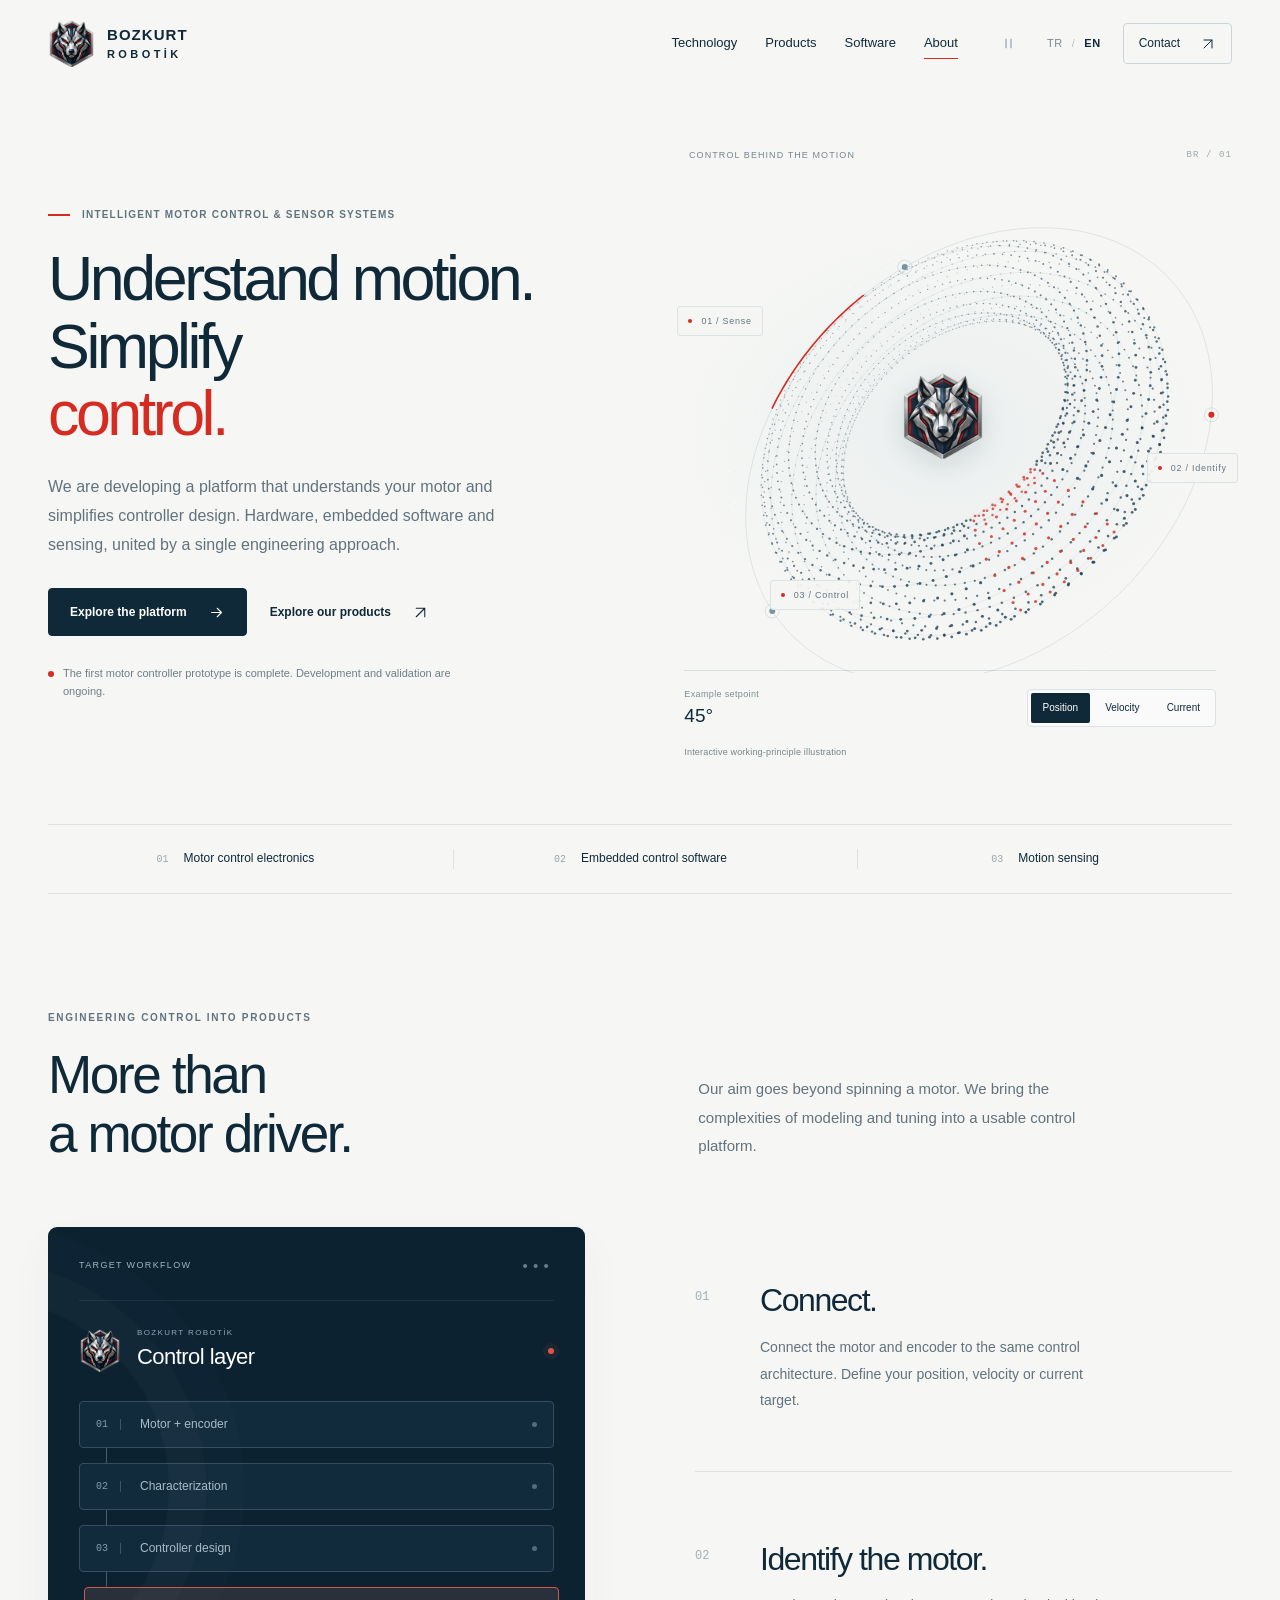
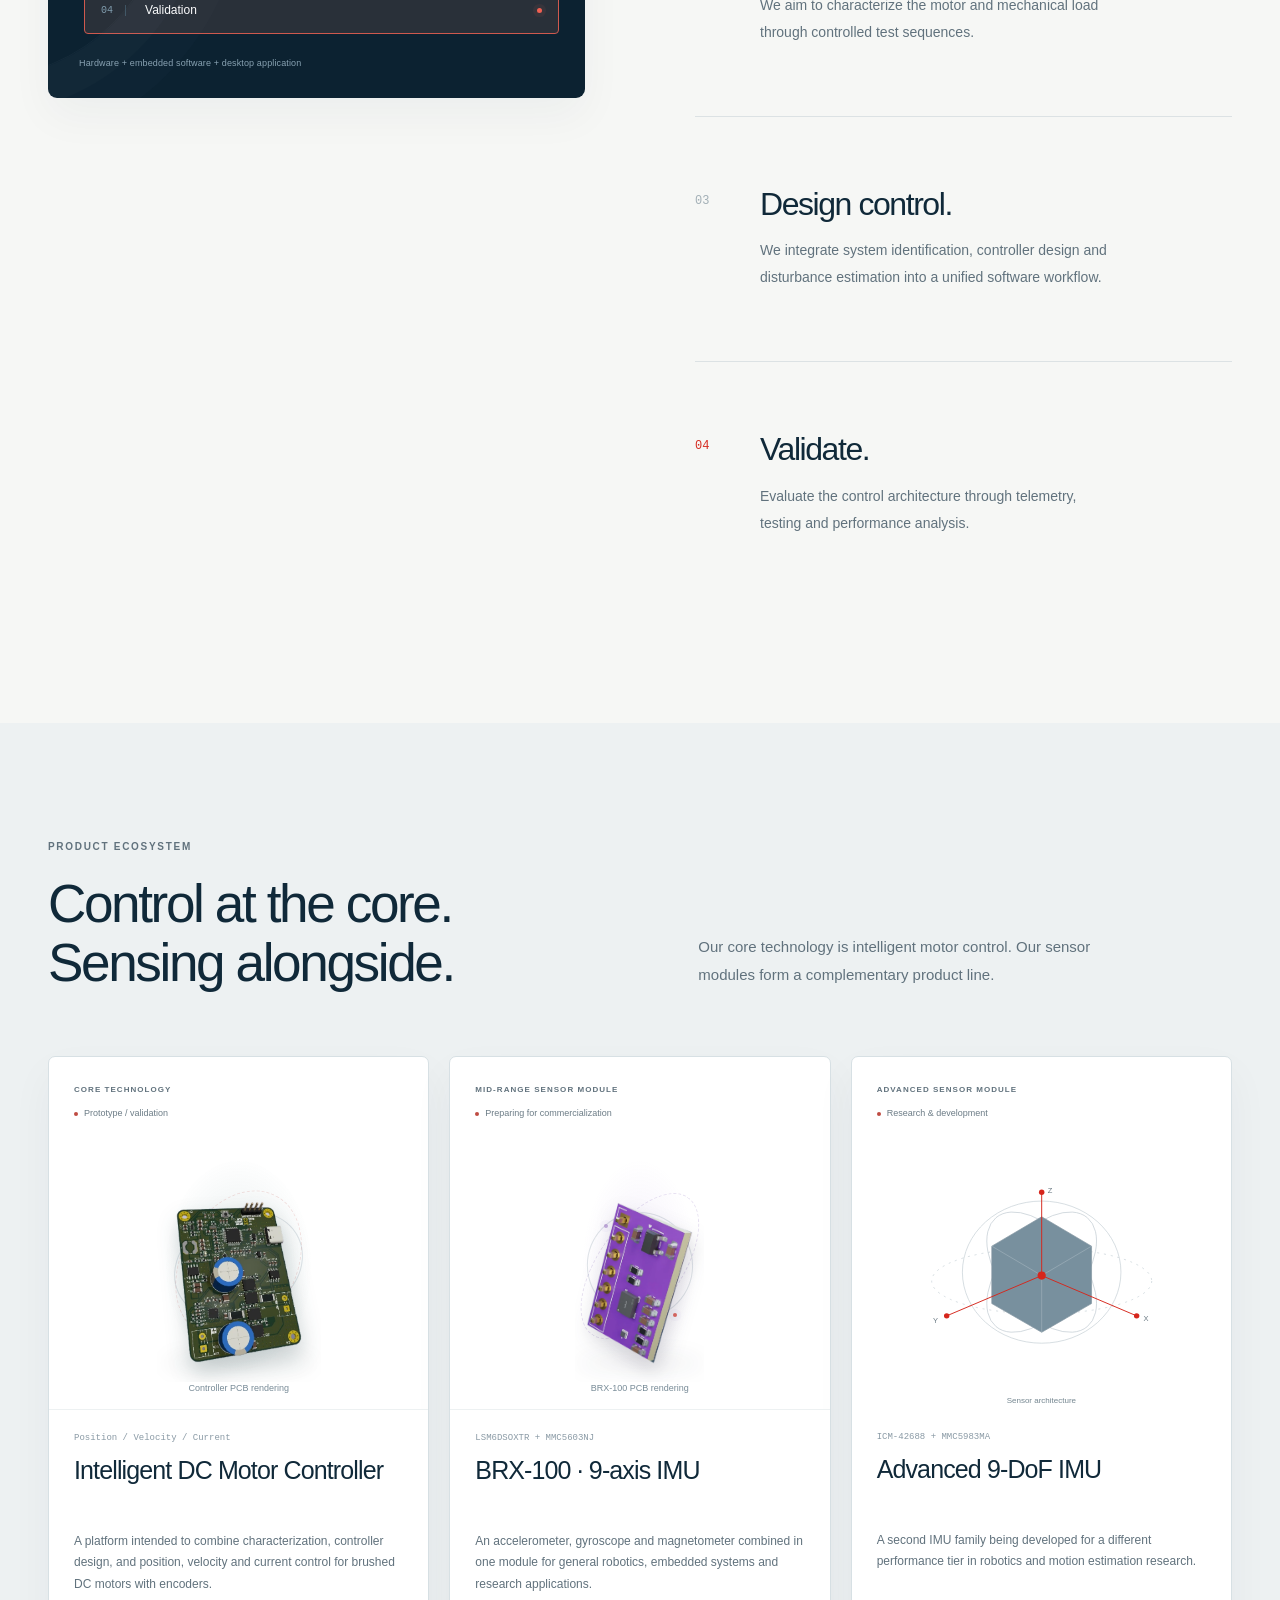
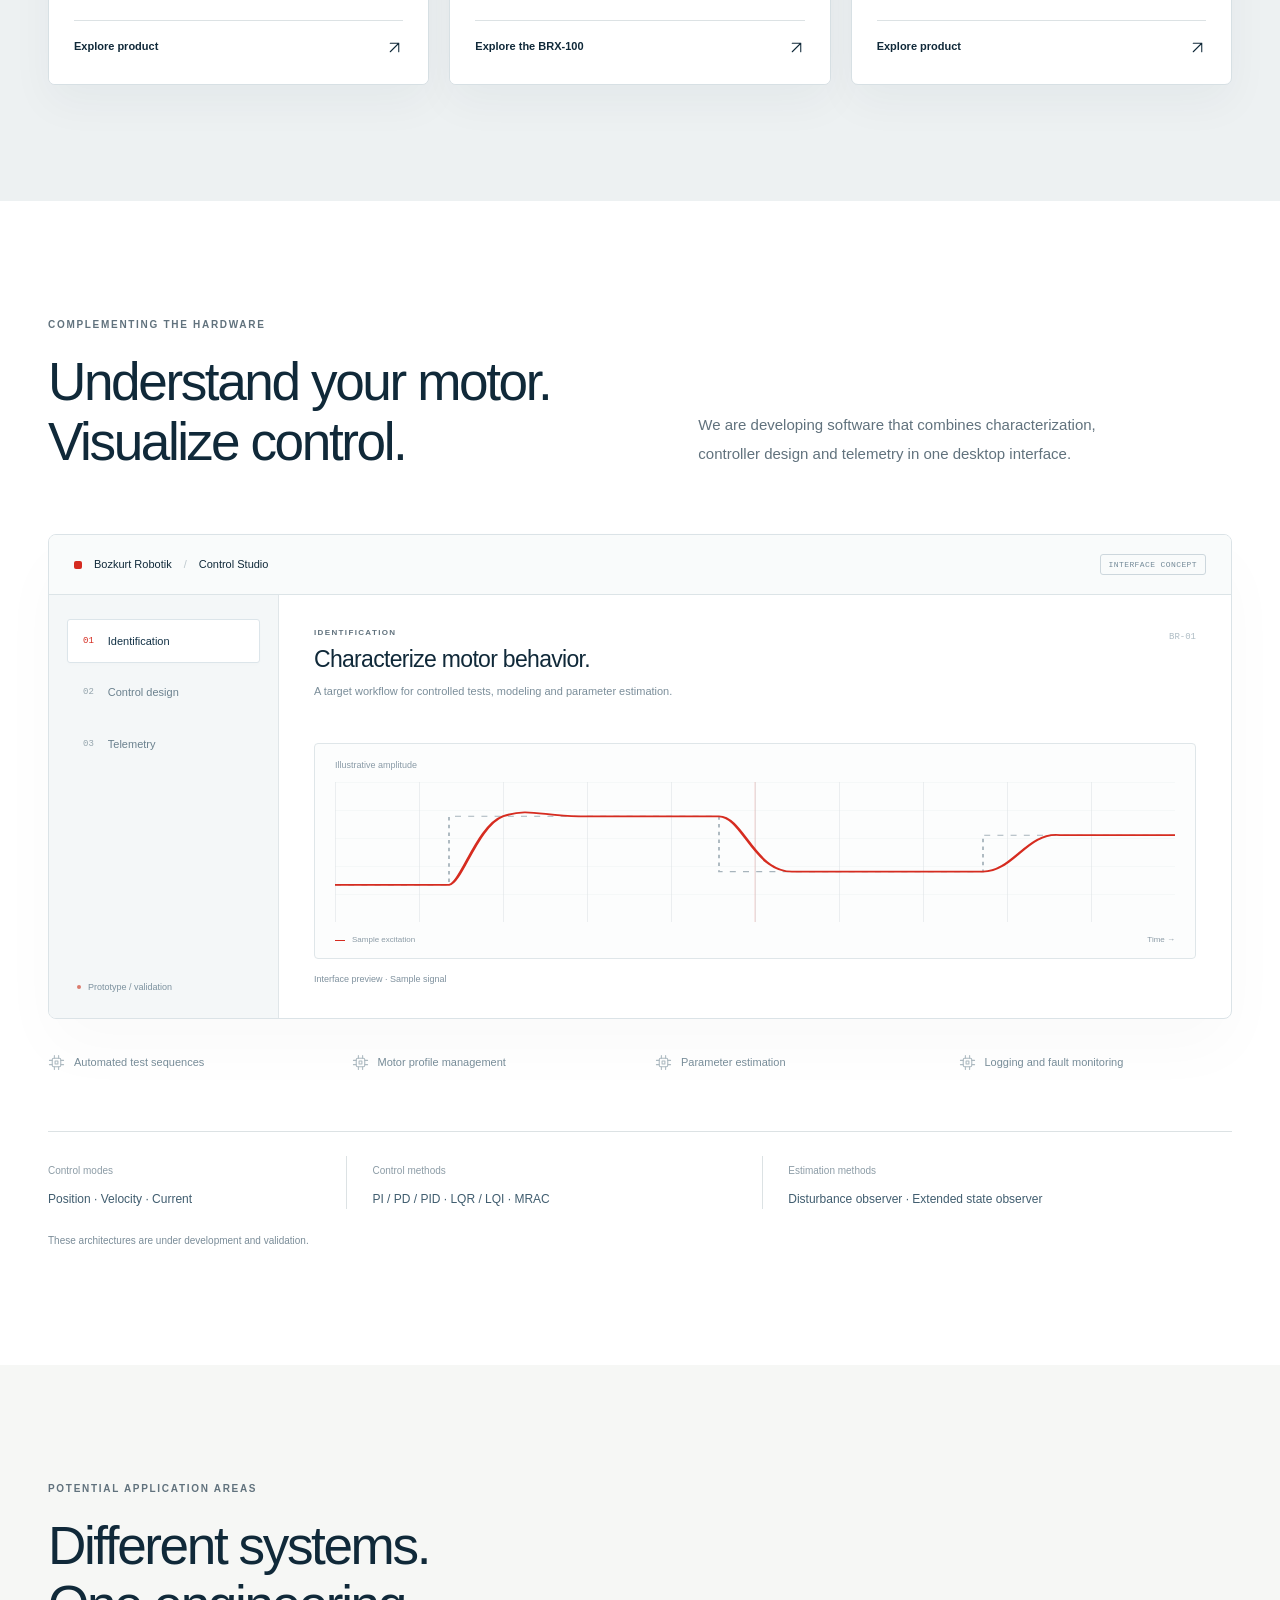
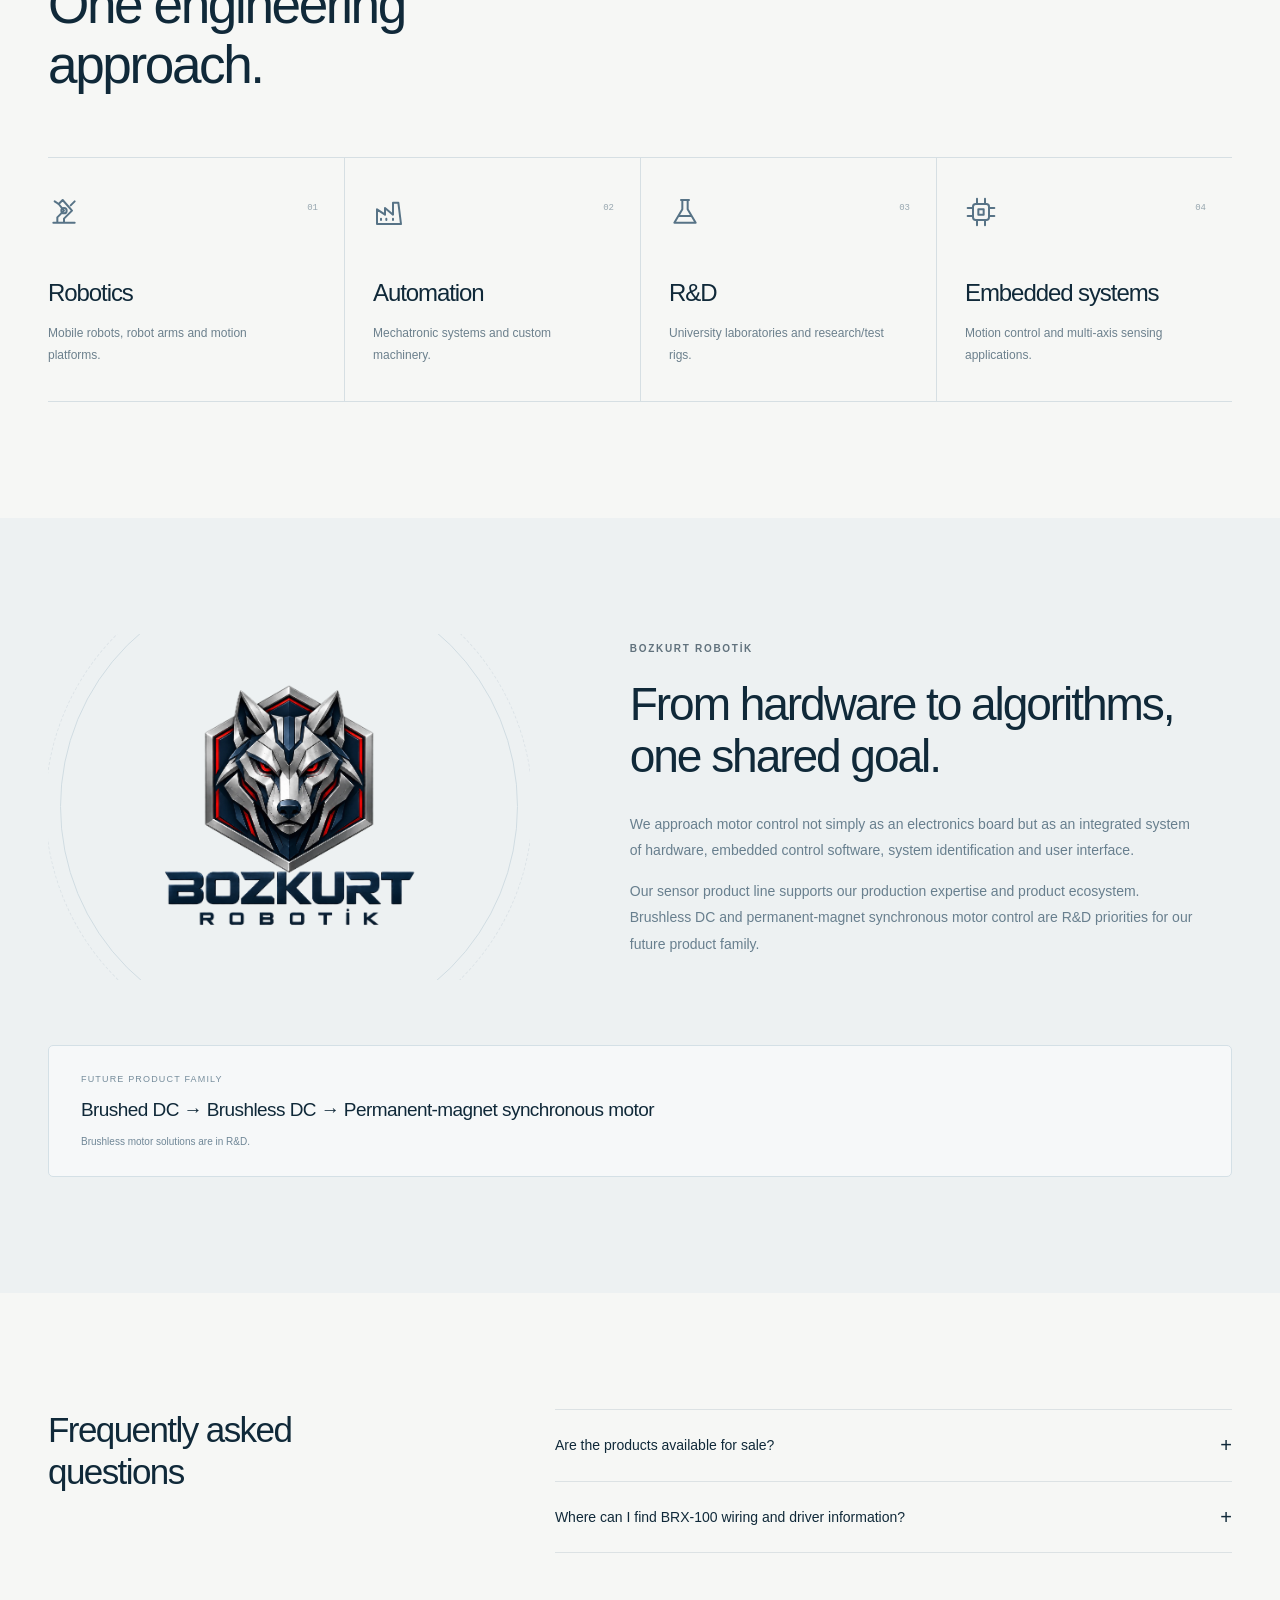
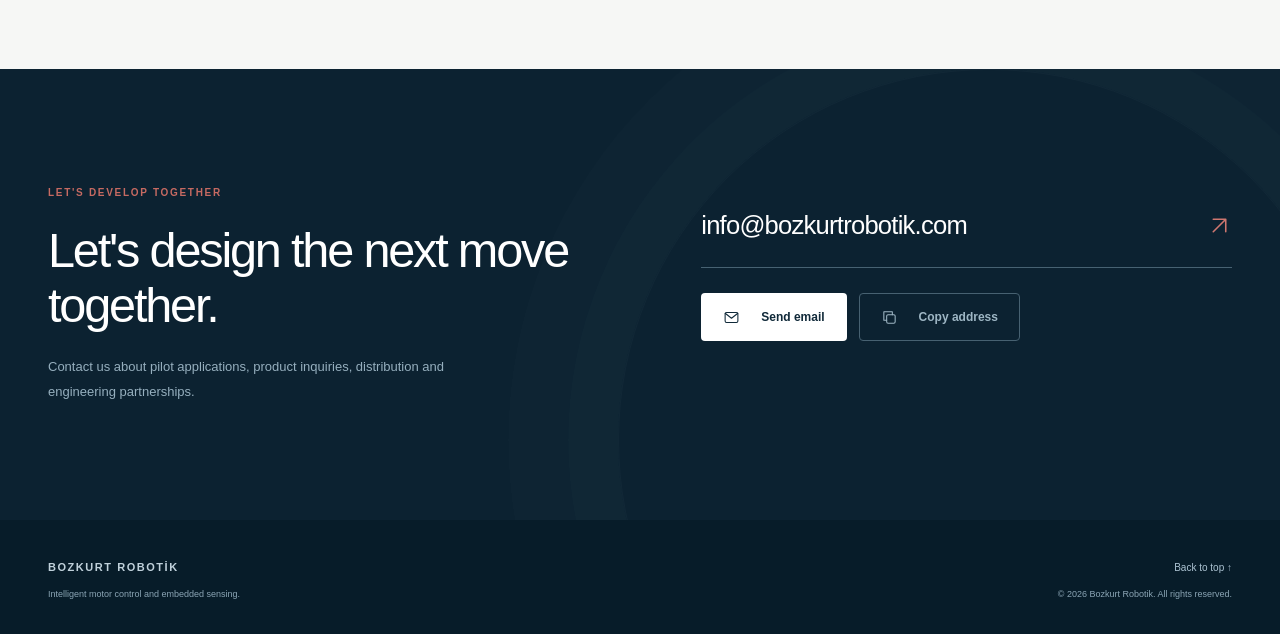
==== commit 56bd4849: "Refine BRX-100 product pages and publish Rev C datasheet" ====
--- a/en/index.html
+++ b/en/index.html
@@ -3,7 +3,7 @@
 <head>
 <meta charset="utf-8"><meta name="viewport" content="width=device-width,initial-scale=1">
 <title>Bozkurt Robotik | Intelligent Motor Control and Sensor Systems</title><meta name="description" content="Motor characterization, embedded control software and 9-DoF sensor modules. Discover Bozkurt Robotik's motor control platform.">
-<meta name="site-version" content="3.6.0"><meta name="theme-color" content="#f6f7f5">
+<meta name="site-version" content="3.8.0"><meta name="theme-color" content="#f6f7f5">
 <link rel="canonical" href="https://bozkurtrobotik.com/en/">
 <link rel="alternate" hreflang="tr" href="https://bozkurtrobotik.com/"><link rel="alternate" hreflang="en" href="https://bozkurtrobotik.com/en/"><link rel="alternate" hreflang="x-default" href="https://bozkurtrobotik.com/">
 <meta property="og:type" content="website"><meta property="og:site_name" content="Bozkurt Robotik"><meta property="og:locale" content="en_US">
@@ -11,7 +11,7 @@
 <meta property="og:image" content="https://bozkurtrobotik.com/assets/bozkurt-robotik-logo.png">
 <link rel="icon" href="../assets/favicon.png" type="image/png">
 <link rel="stylesheet" href="../styles-1952df4e5c37.css">
-<link rel="stylesheet" href="../brx-100.css">
+<link rel="stylesheet" href="../brx-100.css?v=2">
 </head>
 <body>
 <a class="skip-link" href="#main">İçeriğe geç</a>
@@ -50,7 +50,7 @@
      <div class="orbit-label label-three"><i></i>03 / Control</div>
     </div>
     <div class="scene-console"><div><span>Example setpoint</span><strong id="mode-value">45°</strong></div><div class="mode-selector" role="group" aria-label="Visual control mode"><button type="button" class="mode-button active" data-mode="0" aria-pressed="true">Position</button><button type="button" class="mode-button " data-mode="1" aria-pressed="false">Velocity</button><button type="button" class="mode-button " data-mode="2" aria-pressed="false">Current</button></div></div>
-    <p class="concept-caption">Interactive concept visualization · Not actual product measurements</p>
+    <p class="concept-caption">Interactive working-principle illustration</p>
    </div>
   </div>
   <div class="wrap capability-strip"><div><span>01</span>Motor control electronics</div><div><span>02</span>Embedded control software</div><div><span>03</span>Motion sensing</div></div>
@@ -64,7 +64,7 @@
      <div class="flow-core"><img src="../assets/bozkurt-amblem.webp" width="50" height="56" alt=""><div><small>BOZKURT ROBOTİK</small><strong>Control layer</strong></div><span class="live-dot"></span></div>
      <div class="flow-chain"><div class="flow-node is-active" data-node="0"><span>01</span><strong>Motor + encoder</strong><i aria-hidden="true"></i></div><div class="flow-node " data-node="1"><span>02</span><strong>Characterization</strong><i aria-hidden="true"></i></div><div class="flow-node " data-node="2"><span>03</span><strong>Controller design</strong><i aria-hidden="true"></i></div><div class="flow-node " data-node="3"><span>04</span><strong>Validation</strong><i aria-hidden="true"></i></div></div>
      <p class="flow-footer">Hardware + embedded software + desktop application</p>
-    </div><div class="target-note"><strong>15–20 min</strong><div><span>Target setup experience</span><p>A development target for characterization and control setup, not a validated product performance claim.</p></div></div></div>
+    </div></div>
     <div class="story-steps"><article class="story-step" data-step="0" data-reveal><div class="step-number">01</div><div><h3>Connect.</h3><p>Connect the motor and encoder to the same control architecture. Define your position, velocity or current target.</p></div></article><article class="story-step" data-step="1" data-reveal><div class="step-number">02</div><div><h3>Identify the motor.</h3><p>We aim to characterize the motor and mechanical load through controlled test sequences.</p></div></article><article class="story-step" data-step="2" data-reveal><div class="step-number">03</div><div><h3>Design control.</h3><p>We integrate system identification, controller design and disturbance estimation into a unified software workflow.</p></div></article><article class="story-step" data-step="3" data-reveal><div class="step-number">04</div><div><h3>Validate.</h3><p>Evaluate the control architecture through telemetry, testing and performance analysis.</p></div></article></div>
    </div>
   </div>
@@ -88,7 +88,7 @@
       <span class="motor-product-beacon motor-beacon-right" aria-hidden="true"></span>
       <span class="motor-product-scan" aria-hidden="true"></span>
     </div>
-    <span class="art-caption">3D design render of the controller PCB · Not a photograph</span>
+    <span class="art-caption">Controller PCB rendering</span>
    </div>
    <div class="product-copy"><span class="technical-code">Position / Velocity / Current</span><h3>Intelligent DC Motor Controller</h3><p>A platform intended to combine characterization, controller design, and position, velocity and current control for brushed DC motors with encoders.</p>
    <button type="button" class="text-link" data-product="0">Explore product<svg class="icon " viewBox="0 0 24 24" fill="none" stroke="currentColor" stroke-width="1.5" stroke-linecap="round" stroke-linejoin="round" aria-hidden="true"><path d="M6 18 18 6M6 6h12v12"/></svg></button></div></article><article class="product-card product-1" id="sensors" data-reveal><a class="product-card-link" href="brx-100.html" aria-labelledby="brx-100-title">
@@ -104,7 +104,7 @@
       </picture></span></span>
       <span class="imu-spark imu-spark-1" aria-hidden="true"></span>
       <span class="imu-spark imu-spark-2" aria-hidden="true"></span>
-    </div><span class="art-caption">3D product render · Not a photograph</span></div>
+    </div><span class="art-caption">BRX-100 PCB rendering</span></div>
    <div class="product-copy"><span class="technical-code">LSM6DSOXTR + MMC5603NJ</span><h3 id="brx-100-title">BRX-100 · 9-axis IMU</h3><p>An accelerometer, gyroscope and magnetometer combined in one module for general robotics, embedded systems and research applications.</p>
    <span class="text-link">Explore the BRX-100<svg class="icon " viewBox="0 0 24 24" fill="none" stroke="currentColor" stroke-width="1.5" stroke-linecap="round" stroke-linejoin="round" aria-hidden="true"><path d="M6 18 18 6M6 6h12v12"/></svg></span></div></a></article><article class="product-card product-2" id="advanced-imu" data-reveal>
    <div class="product-top"><span class="eyebrow">ADVANCED SENSOR MODULE</span><span class="status-chip"><i></i>Research & development</span></div>
@@ -118,7 +118,7 @@
  <path d="M240 153V31M240 153l139 59M240 153l-139 59" stroke="#d6261c" stroke-width="1.4"/>
  <circle cx="240" cy="153" r="6" fill="#d6261c"/><circle cx="240" cy="31" r="4" fill="#d6261c"/><circle cx="379" cy="212" r="4" fill="#d6261c"/><circle cx="101" cy="212" r="4" fill="#d6261c"/>
  <g fill="#6b7a84" font-size="11" font-family="sans-serif"><text x="249" y="32">Z</text><text x="389" y="220">X</text><text x="81" y="223">Y</text></g>
- </svg><span class="art-caption">Architecture illustration · Not a product photograph</span></div>
+ </svg><span class="art-caption">Sensor architecture</span></div>
    <div class="product-copy"><span class="technical-code">ICM-42688 + MMC5983MA</span><h3>Advanced 9-DoF IMU</h3><p>A second IMU family being developed for a different performance tier in robotics and motion estimation research.</p>
    <button type="button" class="text-link" data-product="2">Explore product<svg class="icon " viewBox="0 0 24 24" fill="none" stroke="currentColor" stroke-width="1.5" stroke-linecap="round" stroke-linejoin="round" aria-hidden="true"><path d="M6 18 18 6M6 6h12v12"/></svg></button></div></article></div>
   </div>
@@ -133,8 +133,8 @@
      <div class="studio-panel" id="studio-panel" role="tabpanel" aria-labelledby="tab-0">
       <div class="studio-copy"><div><p class="eyebrow" id="studio-label">Identification</p><h3 id="studio-title">Characterize motor behavior.</h3></div><span class="studio-key">BR-01</span></div>
       <p id="studio-note">A target workflow for controlled tests, modeling and parameter estimation.</p>
-      <div class="chart-wrap"><div class="chart-y">Illustrative amplitude</div><svg class="telemetry-chart" viewBox="0 0 700 200" preserveAspectRatio="none" role="img" aria-label="Gösterim amaçlı arayüz; çalışan ürün ekranı değildir."><defs><pattern id="chart-grid" width="70" height="40" patternUnits="userSpaceOnUse"><path d="M70 0H0V40" fill="none" stroke="#dfe5e7" stroke-width="1"/></pattern></defs><rect width="700" height="200" fill="url(#chart-grid)"/><path id="chart-reference" d="M0 147H95V49H320V128H540V76H700" stroke="#a7b4bc" stroke-width="1.5" stroke-dasharray="5 6" fill="none"/><path id="chart-signal" d="M0 147H95C105 145 119 62 140 49S173 49 203 49H320C340 49 350 132 383 128H540C565 128 577 71 604 76H700" fill="none" stroke="#d62c20" stroke-width="2.5" stroke-linejoin="round"/><line class="chart-scanner" x1="350" y1="0" x2="350" y2="200" stroke="#d62c20" opacity=".16"/></svg><div class="chart-bottom"><span><i></i><b id="chart-label">Sample excitation</b></span><span>Time →</span></div></div>
-      <p class="chart-disclaimer">Conceptual interface only; not a working product screen.</p>
+      <div class="chart-wrap"><div class="chart-y">Illustrative amplitude</div><svg class="telemetry-chart" viewBox="0 0 700 200" preserveAspectRatio="none" role="img" aria-label="Interface preview with a sample signal"><defs><pattern id="chart-grid" width="70" height="40" patternUnits="userSpaceOnUse"><path d="M70 0H0V40" fill="none" stroke="#dfe5e7" stroke-width="1"/></pattern></defs><rect width="700" height="200" fill="url(#chart-grid)"/><path id="chart-reference" d="M0 147H95V49H320V128H540V76H700" stroke="#a7b4bc" stroke-width="1.5" stroke-dasharray="5 6" fill="none"/><path id="chart-signal" d="M0 147H95C105 145 119 62 140 49S173 49 203 49H320C340 49 350 132 383 128H540C565 128 577 71 604 76H700" fill="none" stroke="#d62c20" stroke-width="2.5" stroke-linejoin="round"/><line class="chart-scanner" x1="350" y1="0" x2="350" y2="200" stroke="#d62c20" opacity=".16"/></svg><div class="chart-bottom"><span><i></i><b id="chart-label">Sample excitation</b></span><span>Time →</span></div></div>
+      <p class="chart-disclaimer">Interface preview · Sample signal</p>
      </div>
     </div>
    </div>
@@ -149,10 +149,10 @@
  <section class="about section" id="about"><div class="wrap">
   <div class="about-grid"><div class="about-brand" data-reveal><div class="brand-orbit"></div><img src="../assets/bozkurt-robotik-logo.webp" width="320" height="310" alt="Bozkurt Robotik" loading="lazy"></div>
    <div class="about-copy" data-reveal><p class="eyebrow">BOZKURT ROBOTİK</p><h2>From hardware to algorithms,<br>one shared goal.</h2><p>We approach motor control not simply as an electronics board but as an integrated system of hardware, embedded control software, system identification and user interface.</p><p>Our sensor product line supports our production expertise and product ecosystem. Brushless DC and permanent-magnet synchronous motor control are R&D priorities for our future product family.</p></div></div>
-  <div class="future-family" data-reveal><span>Future product family</span><strong>Brushed DC → Brushless DC → Permanent-magnet synchronous motor</strong><p>Brushless motor solutions are in R&D; they are not available for sale.</p></div>
+  <div class="future-family" data-reveal><span>Future product family</span><strong>Brushed DC → Brushless DC → Permanent-magnet synchronous motor</strong><p>Brushless motor solutions are in R&D.</p></div>
 
  </div></section>
- <section class="faq section"><div class="wrap faq-grid"><h2 data-reveal>A few important details.</h2><div class="faq-list" data-reveal><details><summary>Are the products available for sale?<span aria-hidden="true">+</span></summary><p>The first DC motor controller prototype is complete; revisions and validation continue. The BRX-100 is being prepared for commercialization, while the advanced IMU remains in R&D. Contact us for current availability.</p></details><details><summary>Does the IMU include onboard attitude estimation?<span aria-hidden="true">+</span></summary><p>The sensor architecture shown is designed for acceleration, angular-rate and magnetic-field measurements. We do not claim verified onboard sensor fusion or navigation performance.</p></details><details><summary>Are the software charts real measurements?<span aria-hidden="true">+</span></summary><p>No. The animations, illustrations and interfaces on the site are conceptual demonstrations of our approach, not actual product photographs or test results.</p></details></div></div></section>
+ <section class="faq section"><div class="wrap faq-grid"><h2 data-reveal>Frequently asked questions</h2><div class="faq-list" data-reveal><details><summary>Are the products available for sale?<span aria-hidden="true">+</span></summary><p>The first DC motor controller prototype is complete; revisions and validation continue. The BRX-100 is being prepared for commercialization, while the advanced IMU remains in R&D. Contact us for current availability.</p></details><details><summary>Where can I find BRX-100 wiring and driver information?<span aria-hidden="true">+</span></summary><p>The <a href="brx-100.html#imu-resources">BRX-100 product page</a> includes the pinout, supply requirements, datasheet and software packages.</p></details></div></div></section>
  <section class="contact section" id="contact"><div class="wrap contact-grid">
   <div data-reveal><p class="eyebrow">LET'S DEVELOP TOGETHER</p><h2>Let's design the next move<br>together.</h2><p>Contact us about pilot applications, product inquiries, distribution and engineering partnerships.</p></div>
   <div class="contact-actions" data-reveal><a class="email-address" href="mailto:info@bozkurtrobotik.com?subject=Bozkurt%20Robotik%20%E2%80%94%20Product%20and%20partnership%20inquiry">info@bozkurtrobotik.com<svg class="icon " viewBox="0 0 24 24" fill="none" stroke="currentColor" stroke-width="1.5" stroke-linecap="round" stroke-linejoin="round" aria-hidden="true"><path d="M6 18 18 6M6 6h12v12"/></svg></a>
@@ -161,5 +161,5 @@
 </main>
 <footer><div class="wrap footer-inner"><div><strong>BOZKURT ROBOTİK</strong><p>Intelligent motor control and embedded sensing.</p></div><div class="footer-right"><a href="#top">Back to top ↑</a><p>© <span data-year>2026</span> Bozkurt Robotik. All rights reserved.</p></div></div></footer>
 <dialog class="product-dialog" aria-labelledby="dialog-title"><div class="dialog-inner"><button type="button" class="dialog-close" aria-label="Close"><svg class="icon " viewBox="0 0 24 24" fill="none" stroke="currentColor" stroke-width="1.5" stroke-linecap="round" stroke-linejoin="round" aria-hidden="true"><path d="m6 6 12 12M18 6 6 18"/></svg></button><p class="eyebrow" id="dialog-label"></p><h2 id="dialog-title"></h2><p class="dialog-status"></p><p class="dialog-description"></p><div class="dialog-spec"></div><p class="dialog-caveat"></p><a class="button primary dialog-inquiry" href="mailto:info@bozkurtrobotik.com">Ask about this product<svg class="icon " viewBox="0 0 24 24" fill="none" stroke="currentColor" stroke-width="1.5" stroke-linecap="round" stroke-linejoin="round" aria-hidden="true"><path d="M6 18 18 6M6 6h12v12"/></svg></a></div></dialog>
-<script src="../script-558e20d3e2f1.js" defer></script>
+<script src="../script-4e08e27733f7.js" defer></script>
 </body></html>
--- a/brx-100.css
+++ b/brx-100.css
@@ -12,16 +12,26 @@
 .brx-back { display: inline-block; color: var(--muted); margin-bottom: 24px; }
 .brx-back:hover { color: var(--red); }
 .brx-art { margin: 0; padding: 24px; text-align: center; background: #edf2f4; border: 1px solid var(--line); border-radius: 12px; }
-.brx-art img { width: auto; height: clamp(180px, 28vw, 320px); max-width: 100%; object-fit: contain; }
+.brx-art img { margin-inline: auto; width: auto; height: clamp(180px, 28vw, 320px); max-width: 100%; object-fit: contain; }
 .brx-art figcaption { color: var(--muted); font-size: 12px; margin-top: 12px; }
 .brx-specs { background: #fff; border-top: 1px solid var(--line); scroll-margin-top: 85px; }
-.brx-specs dl { margin: 24px 0; display: grid; grid-template-columns: repeat(2, minmax(0, 1fr)); gap: 12px; }
-.brx-specs dl > div { border: 1px solid var(--line); border-radius: 6px; padding: clamp(14px, 2.5vw, 24px); }
-.brx-specs dt { font-weight: 650; margin-bottom: 7px; }
-.brx-specs dd { margin: 0; color: var(--muted); line-height: 1.55; overflow-wrap: anywhere; }
+.brx-summary { display: flex; flex-wrap: wrap; gap: 12px 30px; margin: 0 0 26px; }
+.brx-summary dt { color: var(--muted); font-size: 12px; font-weight: 600; }
+.brx-summary dd { margin: 4px 0 0; font-size: 17px; font-weight: 650; }
+.brx-actions { display: flex; flex-wrap: wrap; gap: 10px; }
+.brx-actions .button { min-height: 44px; text-align: center; }
+.brx-spec-grid { display: grid; grid-template-columns: repeat(2, minmax(0, 1fr)); gap: 16px; margin: 24px 0; }
+.brx-spec-group { padding: clamp(16px, 2.5vw, 28px); border: 1px solid var(--line); border-radius: 8px; }
+.brx-spec-group h3 { margin: 0 0 10px; font-size: 21px; font-weight: 650; }
+.brx-spec-group dl { margin: 0; }
+.brx-spec-group dl > div { padding: 9px 0; border-bottom: 1px solid var(--line); }
+.brx-spec-group dl > div:last-child { padding-bottom: 0; border-bottom: 0; }
+.brx-spec-group dt { font-size: 13px; font-weight: 650; }
+.brx-spec-group dd { margin: 2px 0 0; color: var(--muted); font-size: 14px; overflow-wrap: anywhere; }
+.faq-list p a { color: var(--ink); text-decoration: underline; text-underline-offset: .15em; }
 .brx-spec-note { color: var(--muted); max-width: 76ch; line-height: 1.65; }
 
 @media (max-width: 700px) {
   .brx-hero .wrap { grid-template-columns: 1fr; }
-  .brx-specs dl { grid-template-columns: 1fr; }
+  .brx-spec-grid { grid-template-columns: 1fr; }
 }
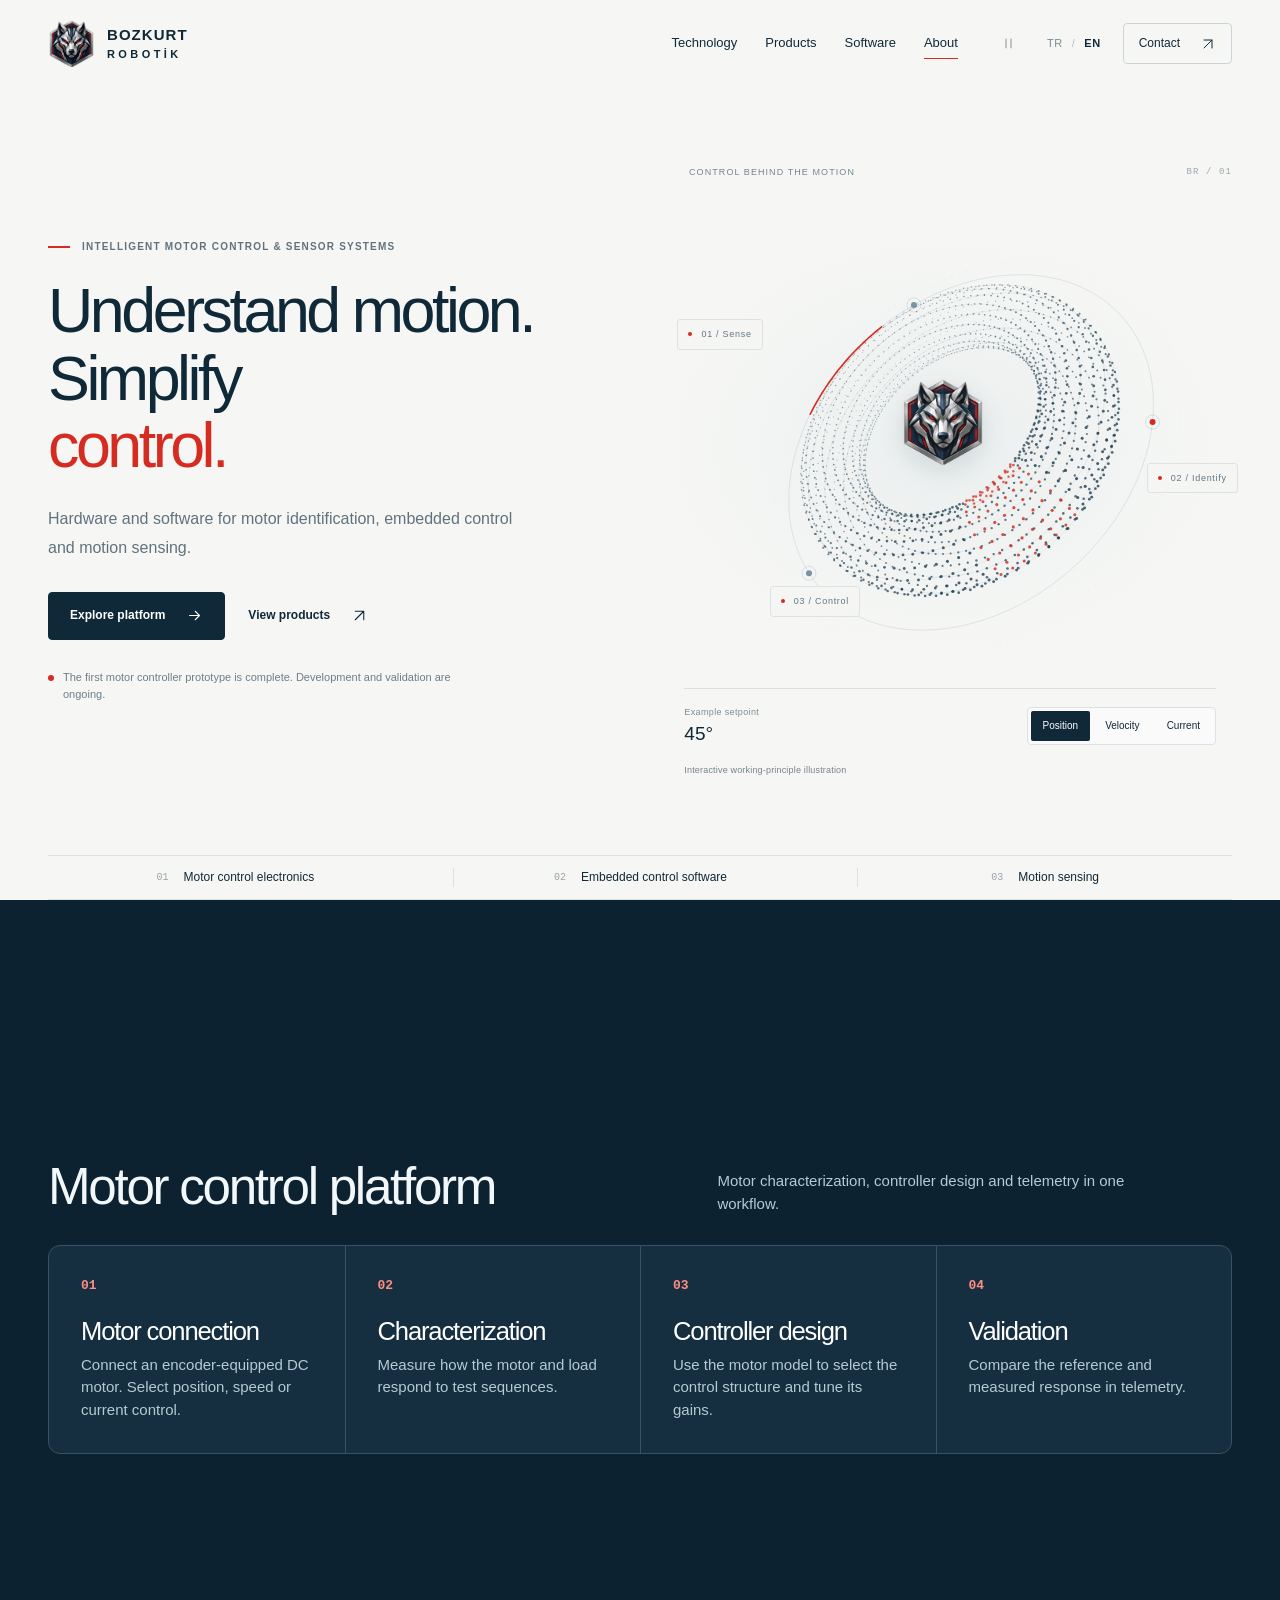
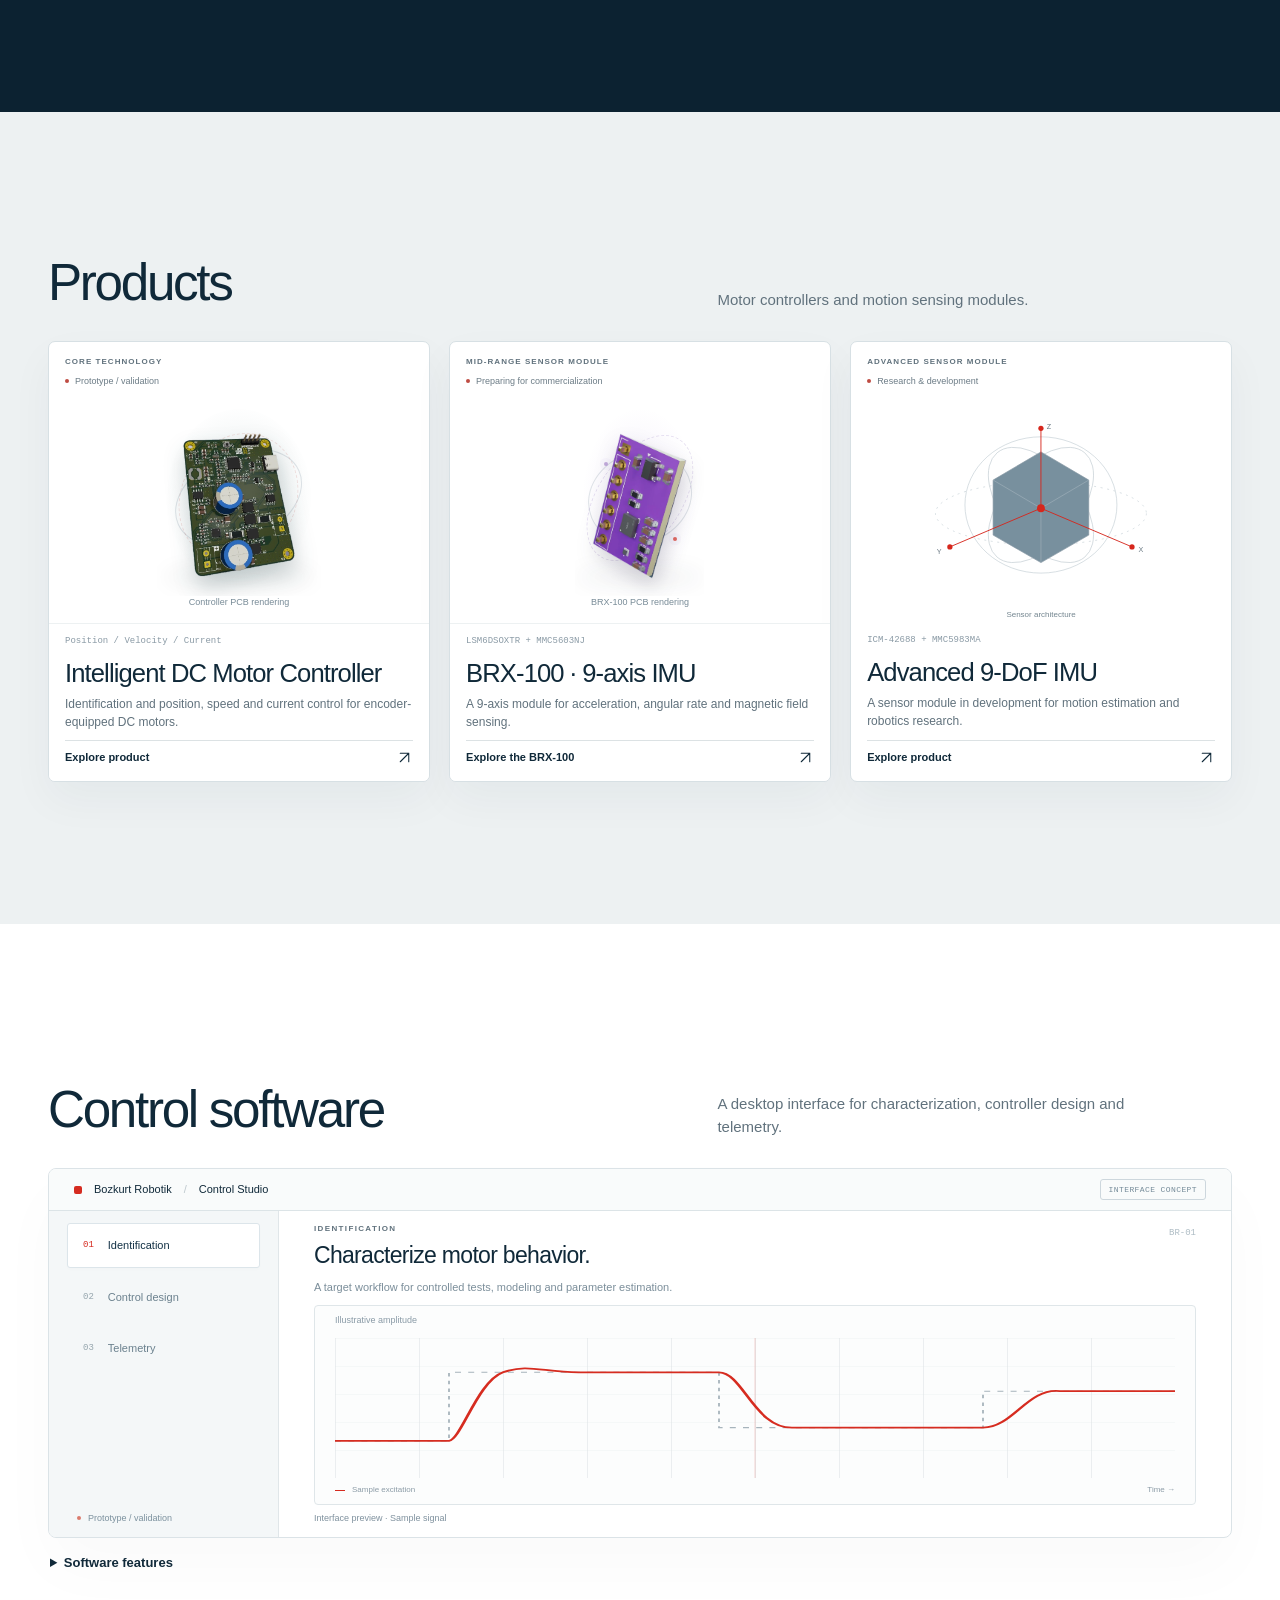
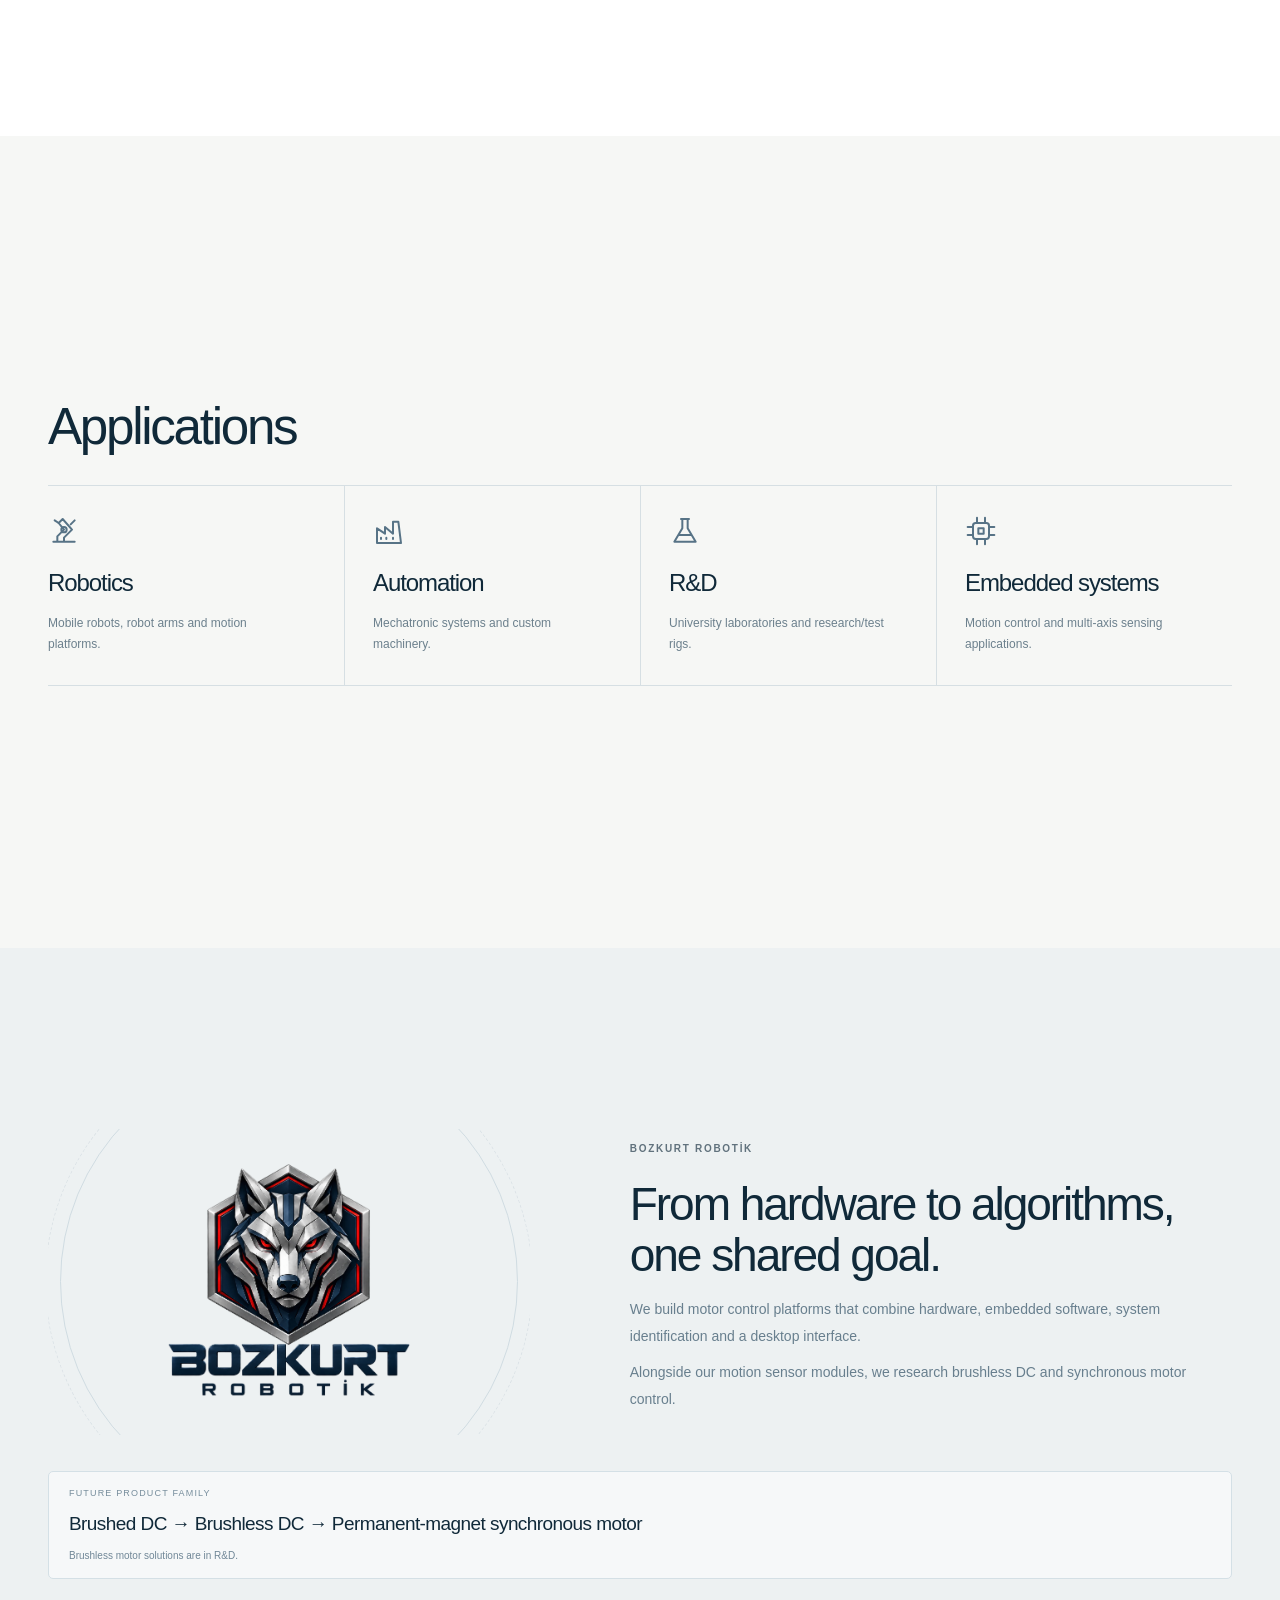
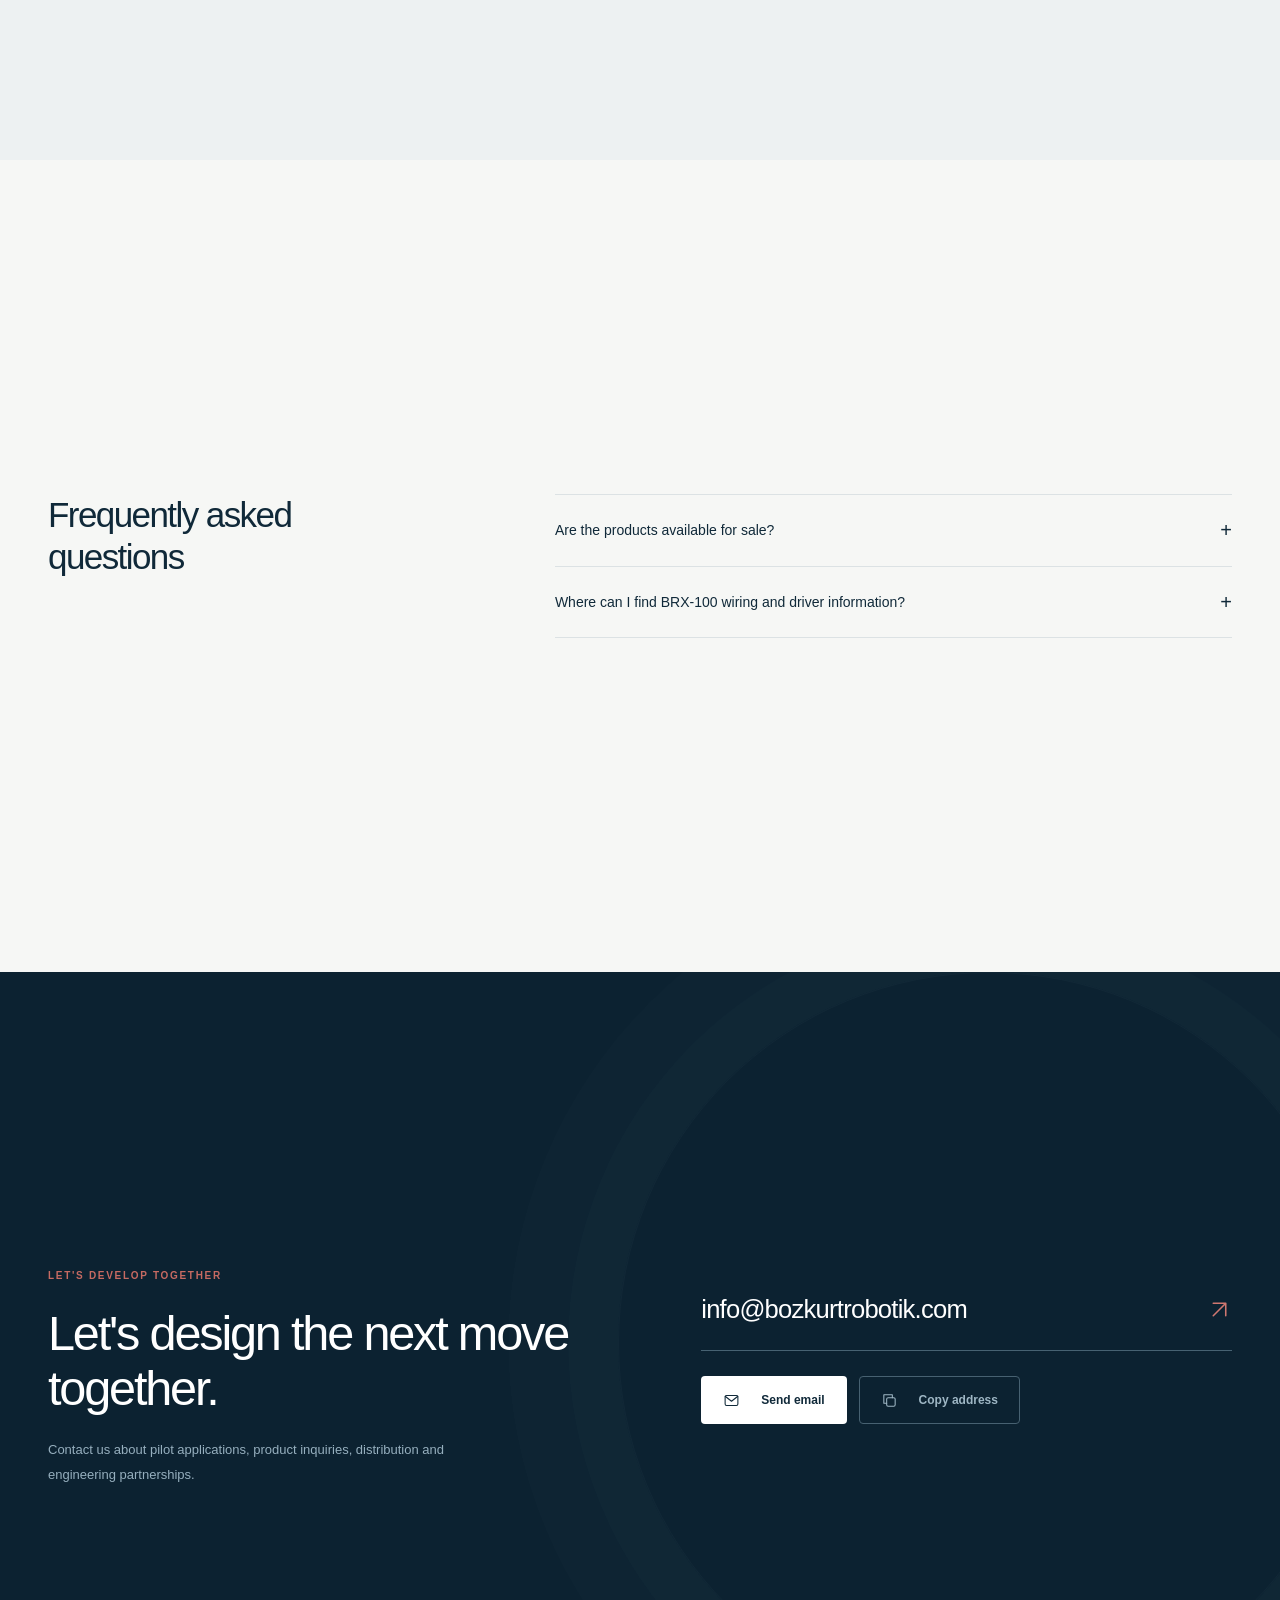
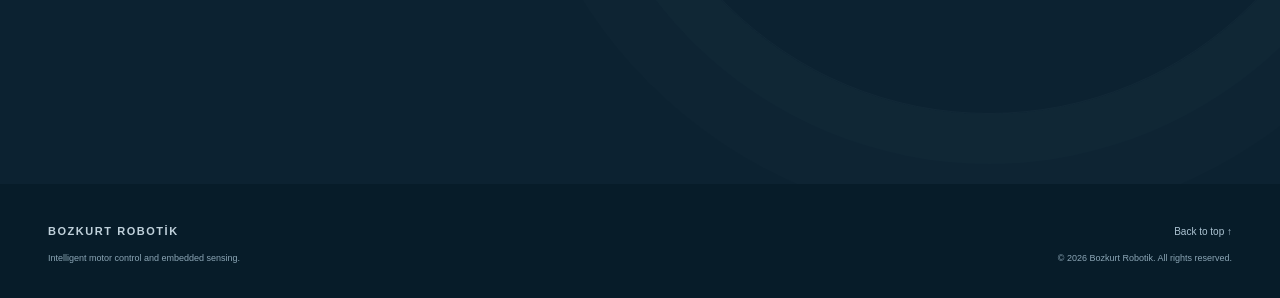
==== commit ac041e8b: "Fit homepage sections in the viewport and redesign the technology workflow" ====
--- a/en/index.html
+++ b/en/index.html
@@ -1,5 +1,5 @@
 <!doctype html>
-<html lang="en">
+<html lang="en" class="home-page">
 <head>
 <meta charset="utf-8"><meta name="viewport" content="width=device-width,initial-scale=1">
 <title>Bozkurt Robotik | Intelligent Motor Control and Sensor Systems</title><meta name="description" content="Motor characterization, embedded control software and 9-DoF sensor modules. Discover Bozkurt Robotik's motor control platform.">
@@ -12,6 +12,7 @@
 <link rel="icon" href="../assets/favicon.png" type="image/png">
 <link rel="stylesheet" href="../styles-1952df4e5c37.css">
 <link rel="stylesheet" href="../brx-100.css?v=2">
+<link rel="stylesheet" href="../home-layout.css">
 </head>
 <body>
 <a class="skip-link" href="#main">İçeriğe geç</a>
@@ -35,8 +36,8 @@
    <div class="hero-copy">
     <p class="eyebrow hero-intro"><span class="red-line"></span>INTELLIGENT MOTOR CONTROL & SENSOR SYSTEMS</p>
     <h1><span class="title-line">Understand motion.</span><span class="title-line">Simplify</span><span class="title-line accent">control.</span></h1>
-    <p class="hero-description">We are developing a platform that understands your motor and simplifies controller design. Hardware, embedded software and sensing, united by a single engineering approach.</p>
-    <div class="hero-actions"><a href="#technology" class="button primary">Explore the platform<svg class="icon " viewBox="0 0 24 24" fill="none" stroke="currentColor" stroke-width="1.5" stroke-linecap="round" stroke-linejoin="round" aria-hidden="true"><path d="M5 12h14M13 6l6 6-6 6"/></svg></a><a href="#products" class="button quiet">Explore our products<svg class="icon " viewBox="0 0 24 24" fill="none" stroke="currentColor" stroke-width="1.5" stroke-linecap="round" stroke-linejoin="round" aria-hidden="true"><path d="M6 18 18 6M6 6h12v12"/></svg></a></div>
+    <p class="hero-description">Hardware and software for motor identification, embedded control and motion sensing.</p>
+    <div class="hero-actions"><a href="#technology" class="button primary">Explore platform<svg class="icon " viewBox="0 0 24 24" fill="none" stroke="currentColor" stroke-width="1.5" stroke-linecap="round" stroke-linejoin="round" aria-hidden="true"><path d="M5 12h14M13 6l6 6-6 6"/></svg></a><a href="#products" class="button quiet">View products<svg class="icon " viewBox="0 0 24 24" fill="none" stroke="currentColor" stroke-width="1.5" stroke-linecap="round" stroke-linejoin="round" aria-hidden="true"><path d="M6 18 18 6M6 6h12v12"/></svg></a></div>
     <p class="development-note"><span></span>The first motor controller prototype is complete. Development and validation are ongoing.</p>
    </div>
    <div class="hero-scene" data-scene>
@@ -55,23 +56,39 @@
   </div>
   <div class="wrap capability-strip"><div><span>01</span>Motor control electronics</div><div><span>02</span>Embedded control software</div><div><span>03</span>Motion sensing</div></div>
  </section>
- <section class="technology section" id="technology">
+ <section class="technology section" id="technology" aria-labelledby="technology-title">
   <div class="wrap">
-   <div class="section-heading" data-reveal><div><p class="eyebrow">ENGINEERING CONTROL INTO PRODUCTS</p><h2>More than<br>a motor driver.</h2></div><p>Our aim goes beyond spinning a motor. We bring the complexities of modeling and tuning into a usable control platform.</p></div>
-   <div class="story-grid">
-    <div class="story-visual"><div class="flow-panel">
-     <div class="panel-top"><span>TARGET WORKFLOW</span><span class="panel-dots" aria-hidden="true">•••</span></div>
-     <div class="flow-core"><img src="../assets/bozkurt-amblem.webp" width="50" height="56" alt=""><div><small>BOZKURT ROBOTİK</small><strong>Control layer</strong></div><span class="live-dot"></span></div>
-     <div class="flow-chain"><div class="flow-node is-active" data-node="0"><span>01</span><strong>Motor + encoder</strong><i aria-hidden="true"></i></div><div class="flow-node " data-node="1"><span>02</span><strong>Characterization</strong><i aria-hidden="true"></i></div><div class="flow-node " data-node="2"><span>03</span><strong>Controller design</strong><i aria-hidden="true"></i></div><div class="flow-node " data-node="3"><span>04</span><strong>Validation</strong><i aria-hidden="true"></i></div></div>
-     <p class="flow-footer">Hardware + embedded software + desktop application</p>
-    </div></div>
-    <div class="story-steps"><article class="story-step" data-step="0" data-reveal><div class="step-number">01</div><div><h3>Connect.</h3><p>Connect the motor and encoder to the same control architecture. Define your position, velocity or current target.</p></div></article><article class="story-step" data-step="1" data-reveal><div class="step-number">02</div><div><h3>Identify the motor.</h3><p>We aim to characterize the motor and mechanical load through controlled test sequences.</p></div></article><article class="story-step" data-step="2" data-reveal><div class="step-number">03</div><div><h3>Design control.</h3><p>We integrate system identification, controller design and disturbance estimation into a unified software workflow.</p></div></article><article class="story-step" data-step="3" data-reveal><div class="step-number">04</div><div><h3>Validate.</h3><p>Evaluate the control architecture through telemetry, testing and performance analysis.</p></div></article></div>
+   <div class="section-heading">
+    <h2 id="technology-title">Motor control platform</h2>
+    <p>Motor characterization, controller design and telemetry in one workflow.</p>
    </div>
+   <ol class="workflow" role="list">
+    <li class="workflow-step">
+     <span class="workflow-number" aria-hidden="true">01</span>
+     <h3>Motor connection</h3>
+     <p>Connect an encoder-equipped DC motor. Select position, speed or current control.</p>
+    </li>
+    <li class="workflow-step">
+     <span class="workflow-number" aria-hidden="true">02</span>
+     <h3>Characterization</h3>
+     <p>Measure how the motor and load respond to test sequences.</p>
+    </li>
+    <li class="workflow-step">
+     <span class="workflow-number" aria-hidden="true">03</span>
+     <h3>Controller design</h3>
+     <p>Use the motor model to select the control structure and tune its gains.</p>
+    </li>
+    <li class="workflow-step">
+     <span class="workflow-number" aria-hidden="true">04</span>
+     <h3>Validation</h3>
+     <p>Compare the reference and measured response in telemetry.</p>
+    </li>
+   </ol>
   </div>
  </section>
  <section class="portfolio section" id="products">
   <div class="wrap">
-   <div class="section-heading" data-reveal><div><p class="eyebrow">PRODUCT ECOSYSTEM</p><h2>Control at the core.<br>Sensing alongside.</h2></div><p>Our core technology is intelligent motor control. Our sensor modules form a complementary product line.</p></div>
+   <div class="section-heading"><h2 id="products-title">Products</h2><p>Motor controllers and motion sensing modules.</p></div>
    <div class="product-grid"><article class="product-card product-0" id="motor-control" data-reveal>
    <div class="product-top"><span class="eyebrow">CORE TECHNOLOGY</span><span class="status-chip"><i></i>Prototype / validation</span></div>
    <div class="product-art product-art-render">
@@ -82,7 +99,7 @@
       <span class="motor-product-shadow" aria-hidden="true"></span>
       <span class="motor-product-tilt" aria-hidden="true"><span class="motor-product-float"><picture>
         <source srcset="../assets/motor-controller-render-v36.webp" type="image/webp">
-        <img class="motor-board" src="../assets/motor-controller-render-v36.png" alt="" width="403" height="503" loading="lazy" decoding="async">
+        <img class="motor-board" src="../assets/motor-controller-render-v36.png" alt="" width="403" height="503" fetchpriority="low" decoding="async">
       </picture></span></span>
       <span class="motor-product-beacon motor-beacon-left" aria-hidden="true"></span>
       <span class="motor-product-beacon motor-beacon-right" aria-hidden="true"></span>
@@ -90,7 +107,7 @@
     </div>
     <span class="art-caption">Controller PCB rendering</span>
    </div>
-   <div class="product-copy"><span class="technical-code">Position / Velocity / Current</span><h3>Intelligent DC Motor Controller</h3><p>A platform intended to combine characterization, controller design, and position, velocity and current control for brushed DC motors with encoders.</p>
+   <div class="product-copy"><span class="technical-code">Position / Velocity / Current</span><h3>Intelligent DC Motor Controller</h3><p>Identification and position, speed and current control for encoder-equipped DC motors.</p>
    <button type="button" class="text-link" data-product="0">Explore product<svg class="icon " viewBox="0 0 24 24" fill="none" stroke="currentColor" stroke-width="1.5" stroke-linecap="round" stroke-linejoin="round" aria-hidden="true"><path d="M6 18 18 6M6 6h12v12"/></svg></button></div></article><article class="product-card product-1" id="sensors" data-reveal><a class="product-card-link" href="brx-100.html" aria-labelledby="brx-100-title">
    <div class="product-top"><span class="eyebrow">MID-RANGE SENSOR MODULE</span><span class="status-chip"><i></i>Preparing for commercialization</span></div>
    <div class="product-art product-art-render"><div class="imu-visual" role="img" aria-label="3D product render of the Bozkurt Robotik standard 9-DoF IMU module">
@@ -100,12 +117,12 @@
       <span class="imu-shadow" aria-hidden="true"></span>
       <span class="imu-tilt"><span class="imu-float"><picture>
         <source srcset="../assets/imu-standard-render-v36.webp" type="image/webp">
-        <img class="imu-board" src="../assets/imu-standard-render-v36.png" alt="" width="510" height="775" loading="lazy" decoding="async">
+        <img class="imu-board" src="../assets/imu-standard-render-v36.png" alt="" width="510" height="775" fetchpriority="low" decoding="async">
       </picture></span></span>
       <span class="imu-spark imu-spark-1" aria-hidden="true"></span>
       <span class="imu-spark imu-spark-2" aria-hidden="true"></span>
     </div><span class="art-caption">BRX-100 PCB rendering</span></div>
-   <div class="product-copy"><span class="technical-code">LSM6DSOXTR + MMC5603NJ</span><h3 id="brx-100-title">BRX-100 · 9-axis IMU</h3><p>An accelerometer, gyroscope and magnetometer combined in one module for general robotics, embedded systems and research applications.</p>
+   <div class="product-copy"><span class="technical-code">LSM6DSOXTR + MMC5603NJ</span><h3 id="brx-100-title">BRX-100 · 9-axis IMU</h3><p>A 9-axis module for acceleration, angular rate and magnetic field sensing.</p>
    <span class="text-link">Explore the BRX-100<svg class="icon " viewBox="0 0 24 24" fill="none" stroke="currentColor" stroke-width="1.5" stroke-linecap="round" stroke-linejoin="round" aria-hidden="true"><path d="M6 18 18 6M6 6h12v12"/></svg></span></div></a></article><article class="product-card product-2" id="advanced-imu" data-reveal>
    <div class="product-top"><span class="eyebrow">ADVANCED SENSOR MODULE</span><span class="status-chip"><i></i>Research & development</span></div>
    <div class="product-art"><svg class="sensor-art art-2" viewBox="0 0 480 300" fill="none" aria-hidden="true">
@@ -119,13 +136,13 @@
  <circle cx="240" cy="153" r="6" fill="#d6261c"/><circle cx="240" cy="31" r="4" fill="#d6261c"/><circle cx="379" cy="212" r="4" fill="#d6261c"/><circle cx="101" cy="212" r="4" fill="#d6261c"/>
  <g fill="#6b7a84" font-size="11" font-family="sans-serif"><text x="249" y="32">Z</text><text x="389" y="220">X</text><text x="81" y="223">Y</text></g>
  </svg><span class="art-caption">Sensor architecture</span></div>
-   <div class="product-copy"><span class="technical-code">ICM-42688 + MMC5983MA</span><h3>Advanced 9-DoF IMU</h3><p>A second IMU family being developed for a different performance tier in robotics and motion estimation research.</p>
+   <div class="product-copy"><span class="technical-code">ICM-42688 + MMC5983MA</span><h3>Advanced 9-DoF IMU</h3><p>A sensor module in development for motion estimation and robotics research.</p>
    <button type="button" class="text-link" data-product="2">Explore product<svg class="icon " viewBox="0 0 24 24" fill="none" stroke="currentColor" stroke-width="1.5" stroke-linecap="round" stroke-linejoin="round" aria-hidden="true"><path d="M6 18 18 6M6 6h12v12"/></svg></button></div></article></div>
   </div>
  </section>
  <section class="software section" id="software">
   <div class="wrap">
-   <div class="section-heading" data-reveal><div><p class="eyebrow">COMPLEMENTING THE HARDWARE</p><h2>Understand your motor.<br>Visualize control.</h2></div><p>We are developing software that combines characterization, controller design and telemetry in one desktop interface.</p></div>
+   <div class="section-heading"><h2 id="software-title">Control software</h2><p>A desktop interface for characterization, controller design and telemetry.</p></div>
    <div class="studio" data-reveal>
     <div class="studio-top"><div class="studio-brand"><span class="small-square"></span>Bozkurt Robotik <span class="studio-slash">/</span> Control Studio</div><span class="concept-badge">INTERFACE CONCEPT</span></div>
     <div class="studio-grid">
@@ -138,21 +155,23 @@
      </div>
     </div>
    </div>
-   <div class="software-features"><span><svg class="icon " viewBox="0 0 24 24" fill="none" stroke="currentColor" stroke-width="1.5" stroke-linecap="round" stroke-linejoin="round" aria-hidden="true"><rect x="6" y="6" width="12" height="12" rx="2"/><path d="M9 2v4M15 2v4M9 18v4M15 18v4M2 9h4M2 15h4M18 9h4M18 15h4M10 10h4v4h-4Z"/></svg>Automated test sequences</span><span><svg class="icon " viewBox="0 0 24 24" fill="none" stroke="currentColor" stroke-width="1.5" stroke-linecap="round" stroke-linejoin="round" aria-hidden="true"><rect x="6" y="6" width="12" height="12" rx="2"/><path d="M9 2v4M15 2v4M9 18v4M15 18v4M2 9h4M2 15h4M18 9h4M18 15h4M10 10h4v4h-4Z"/></svg>Motor profile management</span><span><svg class="icon " viewBox="0 0 24 24" fill="none" stroke="currentColor" stroke-width="1.5" stroke-linecap="round" stroke-linejoin="round" aria-hidden="true"><rect x="6" y="6" width="12" height="12" rx="2"/><path d="M9 2v4M15 2v4M9 18v4M15 18v4M2 9h4M2 15h4M18 9h4M18 15h4M10 10h4v4h-4Z"/></svg>Parameter estimation</span><span><svg class="icon " viewBox="0 0 24 24" fill="none" stroke="currentColor" stroke-width="1.5" stroke-linecap="round" stroke-linejoin="round" aria-hidden="true"><rect x="6" y="6" width="12" height="12" rx="2"/><path d="M9 2v4M15 2v4M9 18v4M15 18v4M2 9h4M2 15h4M18 9h4M18 15h4M10 10h4v4h-4Z"/></svg>Logging and fault monitoring</span></div>
+   <details class="software-details"><summary>Software features</summary>
+<div class="software-features"><span><svg class="icon " viewBox="0 0 24 24" fill="none" stroke="currentColor" stroke-width="1.5" stroke-linecap="round" stroke-linejoin="round" aria-hidden="true"><rect x="6" y="6" width="12" height="12" rx="2"/><path d="M9 2v4M15 2v4M9 18v4M15 18v4M2 9h4M2 15h4M18 9h4M18 15h4M10 10h4v4h-4Z"/></svg>Automated test sequences</span><span><svg class="icon " viewBox="0 0 24 24" fill="none" stroke="currentColor" stroke-width="1.5" stroke-linecap="round" stroke-linejoin="round" aria-hidden="true"><rect x="6" y="6" width="12" height="12" rx="2"/><path d="M9 2v4M15 2v4M9 18v4M15 18v4M2 9h4M2 15h4M18 9h4M18 15h4M10 10h4v4h-4Z"/></svg>Motor profile management</span><span><svg class="icon " viewBox="0 0 24 24" fill="none" stroke="currentColor" stroke-width="1.5" stroke-linecap="round" stroke-linejoin="round" aria-hidden="true"><rect x="6" y="6" width="12" height="12" rx="2"/><path d="M9 2v4M15 2v4M9 18v4M15 18v4M2 9h4M2 15h4M18 9h4M18 15h4M10 10h4v4h-4Z"/></svg>Parameter estimation</span><span><svg class="icon " viewBox="0 0 24 24" fill="none" stroke="currentColor" stroke-width="1.5" stroke-linecap="round" stroke-linejoin="round" aria-hidden="true"><rect x="6" y="6" width="12" height="12" rx="2"/><path d="M9 2v4M15 2v4M9 18v4M15 18v4M2 9h4M2 15h4M18 9h4M18 15h4M10 10h4v4h-4Z"/></svg>Logging and fault monitoring</span></div>
    <div class="algorithms"><div><span>Control modes</span><p>Position · Velocity · Current</p></div><div><span>Control methods</span><p>PI / PD / PID · LQR / LQI · MRAC</p></div><div><span>Estimation methods</span><p>Disturbance observer · Extended state observer</p></div></div><p class="subtle-note">These architectures are under development and validation.</p>
+   </details>
   </div>
  </section>
  <section class="applications section" id="applications"><div class="wrap">
-  <div class="section-heading" data-reveal><div><p class="eyebrow">POTENTIAL APPLICATION AREAS</p><h2>Different systems.<br>One engineering approach.</h2></div></div>
+  <div class="section-heading"><h2 id="applications-title">Applications</h2></div>
   <div class="applications-grid"><article class="application-card" data-reveal><svg class="icon " viewBox="0 0 24 24" fill="none" stroke="currentColor" stroke-width="1.5" stroke-linecap="round" stroke-linejoin="round" aria-hidden="true"><path d="M4 20h16M7 20v-4l5-5-4-5 3-3 7 8-6 6v3"/><circle cx="12" cy="11" r="2"/><path d="m8 6-3-2M17 7l3-3"/></svg><span class="app-number">01</span><h3>Robotics</h3><p>Mobile robots, robot arms and motion platforms.</p></article><article class="application-card" data-reveal><svg class="icon " viewBox="0 0 24 24" fill="none" stroke="currentColor" stroke-width="1.5" stroke-linecap="round" stroke-linejoin="round" aria-hidden="true"><path d="M3 21V10l6 4V9l6 5V5h4l2 16ZM6 17v1M10 17v1M15 17v1"/></svg><span class="app-number">02</span><h3>Automation</h3><p>Mechatronic systems and custom machinery.</p></article><article class="application-card" data-reveal><svg class="icon " viewBox="0 0 24 24" fill="none" stroke="currentColor" stroke-width="1.5" stroke-linecap="round" stroke-linejoin="round" aria-hidden="true"><path d="M9 3h6M10 3v7L4 20h16l-6-10V3M7 15h10"/></svg><span class="app-number">03</span><h3>R&D</h3><p>University laboratories and research/test rigs.</p></article><article class="application-card" data-reveal><svg class="icon " viewBox="0 0 24 24" fill="none" stroke="currentColor" stroke-width="1.5" stroke-linecap="round" stroke-linejoin="round" aria-hidden="true"><rect x="6" y="6" width="12" height="12" rx="2"/><path d="M9 2v4M15 2v4M9 18v4M15 18v4M2 9h4M2 15h4M18 9h4M18 15h4M10 10h4v4h-4Z"/></svg><span class="app-number">04</span><h3>Embedded systems</h3><p>Motion control and multi-axis sensing applications.</p></article></div>
  </div></section>
  <section class="about section" id="about"><div class="wrap">
   <div class="about-grid"><div class="about-brand" data-reveal><div class="brand-orbit"></div><img src="../assets/bozkurt-robotik-logo.webp" width="320" height="310" alt="Bozkurt Robotik" loading="lazy"></div>
-   <div class="about-copy" data-reveal><p class="eyebrow">BOZKURT ROBOTİK</p><h2>From hardware to algorithms,<br>one shared goal.</h2><p>We approach motor control not simply as an electronics board but as an integrated system of hardware, embedded control software, system identification and user interface.</p><p>Our sensor product line supports our production expertise and product ecosystem. Brushless DC and permanent-magnet synchronous motor control are R&D priorities for our future product family.</p></div></div>
+   <div class="about-copy" data-reveal><p class="eyebrow">BOZKURT ROBOTİK</p><h2>From hardware to algorithms,<br>one shared goal.</h2><p>We build motor control platforms that combine hardware, embedded software, system identification and a desktop interface.</p><p>Alongside our motion sensor modules, we research brushless DC and synchronous motor control.</p></div></div>
   <div class="future-family" data-reveal><span>Future product family</span><strong>Brushed DC → Brushless DC → Permanent-magnet synchronous motor</strong><p>Brushless motor solutions are in R&D.</p></div>
 
  </div></section>
- <section class="faq section"><div class="wrap faq-grid"><h2 data-reveal>Frequently asked questions</h2><div class="faq-list" data-reveal><details><summary>Are the products available for sale?<span aria-hidden="true">+</span></summary><p>The first DC motor controller prototype is complete; revisions and validation continue. The BRX-100 is being prepared for commercialization, while the advanced IMU remains in R&D. Contact us for current availability.</p></details><details><summary>Where can I find BRX-100 wiring and driver information?<span aria-hidden="true">+</span></summary><p>The <a href="brx-100.html#imu-resources">BRX-100 product page</a> includes the pinout, supply requirements, datasheet and software packages.</p></details></div></div></section>
+ <section class="faq section" id="faq"><div class="wrap faq-grid"><h2 data-reveal>Frequently asked questions</h2><div class="faq-list" data-reveal><details><summary>Are the products available for sale?<span aria-hidden="true">+</span></summary><p>The first DC motor controller prototype is complete; revisions and validation continue. The BRX-100 is being prepared for commercialization, while the advanced IMU remains in R&D. Contact us for current availability.</p></details><details><summary>Where can I find BRX-100 wiring and driver information?<span aria-hidden="true">+</span></summary><p>The <a href="brx-100.html#imu-resources">BRX-100 product page</a> includes the pinout, supply requirements, datasheet and software packages.</p></details></div></div></section>
  <section class="contact section" id="contact"><div class="wrap contact-grid">
   <div data-reveal><p class="eyebrow">LET'S DEVELOP TOGETHER</p><h2>Let's design the next move<br>together.</h2><p>Contact us about pilot applications, product inquiries, distribution and engineering partnerships.</p></div>
   <div class="contact-actions" data-reveal><a class="email-address" href="mailto:info@bozkurtrobotik.com?subject=Bozkurt%20Robotik%20%E2%80%94%20Product%20and%20partnership%20inquiry">info@bozkurtrobotik.com<svg class="icon " viewBox="0 0 24 24" fill="none" stroke="currentColor" stroke-width="1.5" stroke-linecap="round" stroke-linejoin="round" aria-hidden="true"><path d="M6 18 18 6M6 6h12v12"/></svg></a>
@@ -161,5 +180,5 @@
 </main>
 <footer><div class="wrap footer-inner"><div><strong>BOZKURT ROBOTİK</strong><p>Intelligent motor control and embedded sensing.</p></div><div class="footer-right"><a href="#top">Back to top ↑</a><p>© <span data-year>2026</span> Bozkurt Robotik. All rights reserved.</p></div></div></footer>
 <dialog class="product-dialog" aria-labelledby="dialog-title"><div class="dialog-inner"><button type="button" class="dialog-close" aria-label="Close"><svg class="icon " viewBox="0 0 24 24" fill="none" stroke="currentColor" stroke-width="1.5" stroke-linecap="round" stroke-linejoin="round" aria-hidden="true"><path d="m6 6 12 12M18 6 6 18"/></svg></button><p class="eyebrow" id="dialog-label"></p><h2 id="dialog-title"></h2><p class="dialog-status"></p><p class="dialog-description"></p><div class="dialog-spec"></div><p class="dialog-caveat"></p><a class="button primary dialog-inquiry" href="mailto:info@bozkurtrobotik.com">Ask about this product<svg class="icon " viewBox="0 0 24 24" fill="none" stroke="currentColor" stroke-width="1.5" stroke-linecap="round" stroke-linejoin="round" aria-hidden="true"><path d="M6 18 18 6M6 6h12v12"/></svg></a></div></dialog>
-<script src="../script-4e08e27733f7.js" defer></script>
+<script src="../script-fb003228222b.js" defer></script>
 </body></html>
--- a/brx-100.css
+++ b/brx-100.css
@@ -12,7 +12,9 @@
 .brx-back { display: inline-block; color: var(--muted); margin-bottom: 24px; }
 .brx-back:hover { color: var(--red); }
 .brx-art { margin: 0; padding: 24px; text-align: center; background: #edf2f4; border: 1px solid var(--line); border-radius: 12px; }
-.brx-art img { margin-inline: auto; width: auto; height: clamp(180px, 28vw, 320px); max-width: 100%; object-fit: contain; }
+.brx-art-media { width: min(100%, 464px); margin-inline: auto; aspect-ratio: 8 / 7; }
+.brx-art-media img, .brx-art-media video { display: block; width: 100%; height: auto; aspect-ratio: 8 / 7; object-fit: contain; }
+.brx-art-media video { pointer-events: none; }
 .brx-art figcaption { color: var(--muted); font-size: 12px; margin-top: 12px; }
 .brx-specs { background: #fff; border-top: 1px solid var(--line); scroll-margin-top: 85px; }
 .brx-summary { display: flex; flex-wrap: wrap; gap: 12px 30px; margin: 0 0 26px; }
@@ -32,6 +34,13 @@
 .brx-spec-note { color: var(--muted); max-width: 76ch; line-height: 1.65; }
 
 @media (max-width: 700px) {
-  .brx-hero .wrap { grid-template-columns: 1fr; }
+  .brx-hero { padding-block: 28px 52px; }
+  .brx-hero .wrap { grid-template-columns: 1fr; gap: 20px; }
+  .brx-hero-copy { display: contents; }
+  .brx-hero-intro { grid-row: 1; }
+  .brx-hero .brx-back { margin-bottom: 10px; }
+  .brx-hero .brx-lead { margin-bottom: 0; }
+  .brx-hero .brx-art { grid-row: 2; padding: 12px; }
+  .brx-hero-details { grid-row: 3; }
   .brx-spec-grid { grid-template-columns: 1fr; }
 }
--- a/home-layout.css
+++ b/home-layout.css
@@ -0,0 +1,570 @@
+.home-page {
+  scroll-padding-top: var(--header);
+}
+
+.home-page main > .section {
+  min-height: calc(100svh - var(--header));
+  display: grid;
+  align-items: center;
+  padding-block: clamp(18px, 4svh, 48px);
+}
+
+.home-page .section-heading {
+  grid-template-columns: 1fr minmax(0, .85fr);
+  align-items: end;
+  gap: 10px clamp(18px, 5vw, 72px);
+  margin-bottom: clamp(16px, 3.3svh, 36px);
+}
+
+.home-page .section-heading h2 {
+  font-size: clamp(30px, 4vw, 55px);
+}
+
+.home-page .section-heading > p {
+  margin: 0;
+  line-height: 1.55;
+}
+
+.home-page .hero {
+  min-height: calc(100svh - var(--header));
+  display: grid;
+  grid-template-rows: 1fr auto;
+  padding-top: 0;
+}
+
+.home-page .hero-grid {
+  min-height: 0;
+  padding-block: clamp(12px, 2.4svh, 34px);
+}
+
+.home-page .orbital-stage {
+  width: 100%;
+  height: min(57svh, 570px);
+  margin-inline: auto;
+}
+
+.home-page .scene-emblem {
+  top: 50%;
+}
+
+.home-page .scene-console {
+  margin-top: 10px;
+}
+
+.home-page .capability-strip {
+  padding-block: 12px;
+}
+
+.home-page .technology {
+  background: var(--dark);
+  color: #f2f7fa;
+}
+
+.home-page .technology .section-heading > p {
+  color: #b5cad5;
+}
+
+.workflow {
+  padding: 0;
+  margin: 0;
+  display: grid;
+  grid-template-columns: repeat(4, minmax(0, 1fr));
+  list-style: none;
+  border: 1px solid #385263;
+  border-radius: 12px;
+  background: #152f40;
+}
+
+.workflow-step {
+  padding: clamp(12px, 2.6vw, 32px);
+  border-inline-start: 1px solid #385263;
+}
+
+.workflow-step:first-child {
+  border-inline-start: 0;
+}
+
+.workflow-number {
+  display: block;
+  margin-bottom: clamp(7px, 2.5svh, 25px);
+  color: #ff8d82;
+  font: 600 13px/1.3 Consolas, monospace;
+}
+
+.workflow-step h3 {
+  margin-bottom: 8px;
+  font-size: clamp(17px, 2vw, 27px);
+  color: #fff;
+}
+
+.workflow-step p {
+  margin: 0;
+  color: #b5cad5;
+  font-size: clamp(12px, 1.2vw, 15px);
+  line-height: 1.5;
+}
+
+.home-page .product-grid {
+  grid-template-columns: repeat(3, minmax(0, 1fr));
+  gap: clamp(8px, 1.5vw, 20px);
+}
+
+.home-page .product-0 {
+  display: flex;
+  grid-column: auto;
+}
+
+.home-page .product-card .product-top {
+  min-height: 0;
+  gap: 6px;
+  padding: 14px 16px 2px !important;
+}
+
+.home-page .product-card .product-art {
+  height: clamp(112px, 26svh, 248px);
+}
+
+.home-page .product-card .product-art svg {
+  height: 84%;
+}
+
+.home-page .product-card .product-copy {
+  padding: 12px 16px 14px;
+}
+
+.home-page .product-card .product-copy h3 {
+  min-height: 0;
+  margin-bottom: 7px;
+  font-size: clamp(19px, 2vw, 26px);
+  text-wrap: wrap;
+}
+
+.home-page .product-card .product-copy p {
+  line-height: 1.45;
+  margin-bottom: 9px;
+}
+
+.home-page .product-card .text-link {
+  padding-top: 8px;
+}
+
+.software-details {
+  margin-top: 10px;
+}
+
+.software-details summary {
+  width: fit-content;
+  padding: 5px 2px;
+  cursor: pointer;
+  font-size: 13px;
+  font-weight: 600;
+}
+
+.software-details summary:hover {
+  color: var(--red);
+}
+
+.home-page .studio-grid {
+  min-height: 0;
+}
+
+.home-page .studio-top {
+  padding-block: 10px;
+}
+
+.home-page .studio-tabs, .home-page .studio-panel {
+  padding-block: 12px;
+}
+
+.home-page #studio-note {
+  margin-bottom: 9px;
+  min-height: 0;
+}
+
+.home-page .chart-wrap {
+  padding-block: 7px;
+}
+
+.home-page .telemetry-chart {
+  height: clamp(64px, 16svh, 140px);
+}
+
+.home-page .chart-bottom, .home-page .chart-disclaimer {
+  margin-top: 6px;
+}
+
+.home-page .software-features {
+  margin-block: 14px;
+  gap: 10px;
+}
+
+.home-page .algorithms {
+  padding-top: 10px;
+  gap: 12px;
+}
+
+.home-page .subtle-note {
+  margin-top: 10px;
+}
+
+.home-page .application-card {
+  padding-block: clamp(12px, 3.2svh, 36px) !important;
+}
+
+.home-page .application-card > .icon {
+  margin-bottom: clamp(12px, 2.5svh, 28px);
+}
+
+.home-page .app-number {
+  display: none;
+}
+
+.home-page .about-brand {
+  padding: clamp(10px, 2.5svh, 30px);
+}
+
+.home-page .about-brand img {
+  width: min(100%, 29svh, 270px);
+}
+
+.home-page .future-family {
+  margin-top: clamp(12px, 4svh, 42px);
+  padding: 14px 20px;
+}
+
+.home-page .about-copy h2 {
+  margin-bottom: 14px;
+}
+
+.home-page .about-copy > p:not(.eyebrow) {
+  margin-bottom: 10px;
+}
+
+@media (max-width: 700px) {
+  .home-page main > .section {
+    padding-block: 14px;
+  }
+
+  .home-page .section-heading {
+    grid-template-columns: 1fr;
+    gap: 6px;
+    margin-bottom: 12px;
+  }
+
+  .home-page .section-heading h2 {
+    font-size: clamp(25px, 7vw, 34px);
+  }
+
+  .home-page .section-heading > p {
+    font-size: 12px;
+  }
+
+  .home-page .hero-grid {
+    padding-block: 12px 8px;
+    gap: 12px;
+  }
+
+  .home-page .hero-intro, .home-page .hero h1, .home-page .hero-description {
+    margin-bottom: 9px;
+  }
+
+  .home-page .hero h1 {
+    font-size: clamp(30px, 7.9vw, 48px);
+  }
+
+  .home-page .hero-description {
+    font-size: 12px;
+    line-height: 1.5;
+  }
+
+  .home-page .hero-actions {
+    flex-direction: row;
+    gap: 6px;
+  }
+
+  .home-page .hero-actions .button {
+    flex: 0 1 auto;
+    min-height: 38px;
+    padding: 7px 9px;
+  }
+
+  .home-page .development-note {
+    margin-top: 9px;
+    margin-bottom: 0;
+  }
+
+  .home-page .orbital-stage {
+    height: min(34svh, 310px);
+  }
+
+  .home-page .scene-console {
+    margin-top: 5px;
+    padding-block: 6px 2px;
+    gap: 8px;
+  }
+
+  .home-page .capability-strip {
+    grid-template-columns: repeat(3, minmax(0, 1fr));
+    gap: 6px;
+    padding-block: 6px;
+  }
+
+  .home-page .capability-strip > div,
+  .home-page .capability-strip > div + div {
+    padding: 0;
+    border: 0;
+  }
+
+  .home-page .capability-strip span {
+    display: none;
+  }
+
+  .workflow {
+    grid-template-columns: repeat(2, minmax(0, 1fr));
+  }
+
+  .workflow-step {
+    padding: 13px 11px;
+  }
+
+  .workflow-step:nth-child(odd) {
+    border-inline-start: 0;
+  }
+
+  .workflow-step:nth-child(n + 3) {
+    border-top: 1px solid #385263;
+  }
+
+  .workflow-step h3 {
+    font-size: 16px;
+    margin-bottom: 5px;
+  }
+
+  .home-page .product-grid {
+    grid-template-columns: 1fr;
+    gap: 7px;
+  }
+
+  .home-page .product-card, .home-page .product-card-link {
+    display: grid;
+    grid-template-columns: minmax(62px, 25%) minmax(0, 1fr);
+    grid-template-rows: auto 1fr;
+    align-items: start;
+  }
+
+  .home-page .product-card-link {
+    grid-column: 1 / -1;
+    grid-row: 1 / -1;
+  }
+
+  .home-page .product-card .product-top {
+    grid-column: 2;
+    grid-row: 1;
+    padding: 5px 7px 0 !important;
+  }
+
+  .home-page .product-card .product-top .eyebrow,
+  .home-page .product-card .art-caption {
+    display: none;
+  }
+
+  .home-page .product-card .status-chip {
+    font-size: 9px;
+  }
+
+  .home-page .product-card .product-art {
+    grid-column: 1;
+    grid-row: 1 / 3;
+    align-self: center;
+    height: 84px;
+    padding: 3px;
+    grid-template-rows: minmax(0, 1fr);
+  }
+
+  .home-page .imu-board, .home-page .motor-board {
+    height: min(63px, 82%);
+  }
+
+  .home-page .product-card .product-copy {
+    grid-column: 2;
+    grid-row: 2;
+    padding: 3px 7px 7px;
+    border: 0;
+  }
+
+  .home-page .product-card .product-copy h3 {
+    margin-bottom: 3px;
+    font-size: 16px;
+    line-height: 1.15;
+  }
+
+  .home-page .product-card .technical-code {
+    font-size: 8px;
+    margin-bottom: 2px;
+  }
+
+  .home-page .product-card .product-copy p {
+    font-size: 11px;
+    line-height: 1.35;
+    margin-bottom: 4px;
+  }
+
+  .home-page .product-card .text-link {
+    font-size: 11px;
+    padding-top: 3px;
+  }
+
+  .home-page .studio-tabs {
+    padding: 4px 5px;
+  }
+
+  .home-page .studio-tabs > button {
+    min-width: 0;
+    flex: 1 1 0;
+    padding: 5px 2px;
+    white-space: normal;
+  }
+
+  .home-page .studio-tabs > button > span {
+    display: none;
+  }
+
+  .home-page .studio-panel {
+    padding: 8px 10px;
+  }
+
+  .home-page .studio-copy h3 {
+    font-size: 17px;
+    margin-bottom: 4px;
+  }
+
+  .home-page #studio-note {
+    font-size: 10px;
+  }
+
+  .home-page .software-features {
+    grid-template-columns: repeat(2, minmax(0, 1fr));
+    margin-block: 8px;
+    gap: 4px 8px;
+  }
+
+  .home-page .algorithms {
+    grid-template-columns: repeat(3, minmax(0, 1fr));
+    gap: 7px;
+    padding-top: 6px;
+  }
+
+  .home-page .algorithms p {
+    font-size: 10px;
+    line-height: 1.4;
+    margin-top: 2px;
+  }
+
+  .home-page .subtle-note {
+    margin-top: 6px;
+  }
+
+  .home-page .applications-grid {
+    grid-template-columns: repeat(2, minmax(0, 1fr));
+  }
+
+  .home-page .application-card {
+    padding-inline: 10px !important;
+  }
+
+  .home-page .application-card h3 {
+    font-size: 19px;
+    margin-bottom: 5px;
+  }
+
+  .home-page .about-grid {
+    gap: 12px;
+  }
+
+  .home-page .about-brand {
+    padding: 0;
+  }
+
+  .home-page .about-brand img {
+    width: min(130px, 20svh);
+  }
+
+  .home-page .about-copy .eyebrow {
+    margin-bottom: 7px;
+  }
+
+  .home-page .about-copy h2, .home-page .contact h2 {
+    font-size: clamp(26px, 8vw, 40px);
+  }
+
+  .home-page .about-copy > p:not(.eyebrow) {
+    line-height: 1.5;
+    margin-bottom: 6px;
+  }
+
+  .home-page .future-family {
+    padding: 10px 12px;
+  }
+
+  .home-page .future-family > strong {
+    font-size: 14px;
+    line-height: 1.45;
+    margin-block: 3px;
+  }
+}
+
+@media (max-width: 440px) {
+  .home-page .hero h1 { font-size: clamp(28px, 7vw, 39px); }
+  .home-page .scene-top, .home-page .capability-strip { display: none; }
+  .home-page .hero { grid-template-rows: 1fr; }
+  .home-page .hero-grid { align-content: center; }
+  .home-page .development-note { line-height: 1.4; }
+}
+
+@media (max-height: 720px) and (min-width: 701px) {
+  .home-page .hero-intro, .home-page .hero h1, .home-page .hero-description {
+    margin-bottom: 13px;
+  }
+  .home-page .hero h1 { font-size: clamp(36px, 4.3vw, 62px); }
+  .home-page .hero-description { line-height: 1.5; }
+  .home-page .development-note { margin-top: 15px; }
+}
+
+@media (min-width: 701px) and (max-width: 960px) {
+  .home-page .orbital-stage {
+    height: min(55svh, 530px);
+  }
+}
+
+@media (max-width: 360px) {
+  .home-page main > .section {
+    padding-block: 10px;
+  }
+
+  .home-page .hero-grid {
+    padding-block: 9px 5px;
+    gap: 8px;
+  }
+
+  .home-page .hero-actions .button {
+    gap: 5px;
+    padding-inline: 7px;
+  }
+
+  .home-page .hero-actions .icon {
+    width: 12px;
+    height: 12px;
+  }
+
+  .home-page .orbital-stage {
+    height: 23svh;
+  }
+
+  .home-page .about-brand img {
+    width: 78px;
+  }
+
+  .home-page .future-family {
+    margin-top: 12px;
+  }
+}
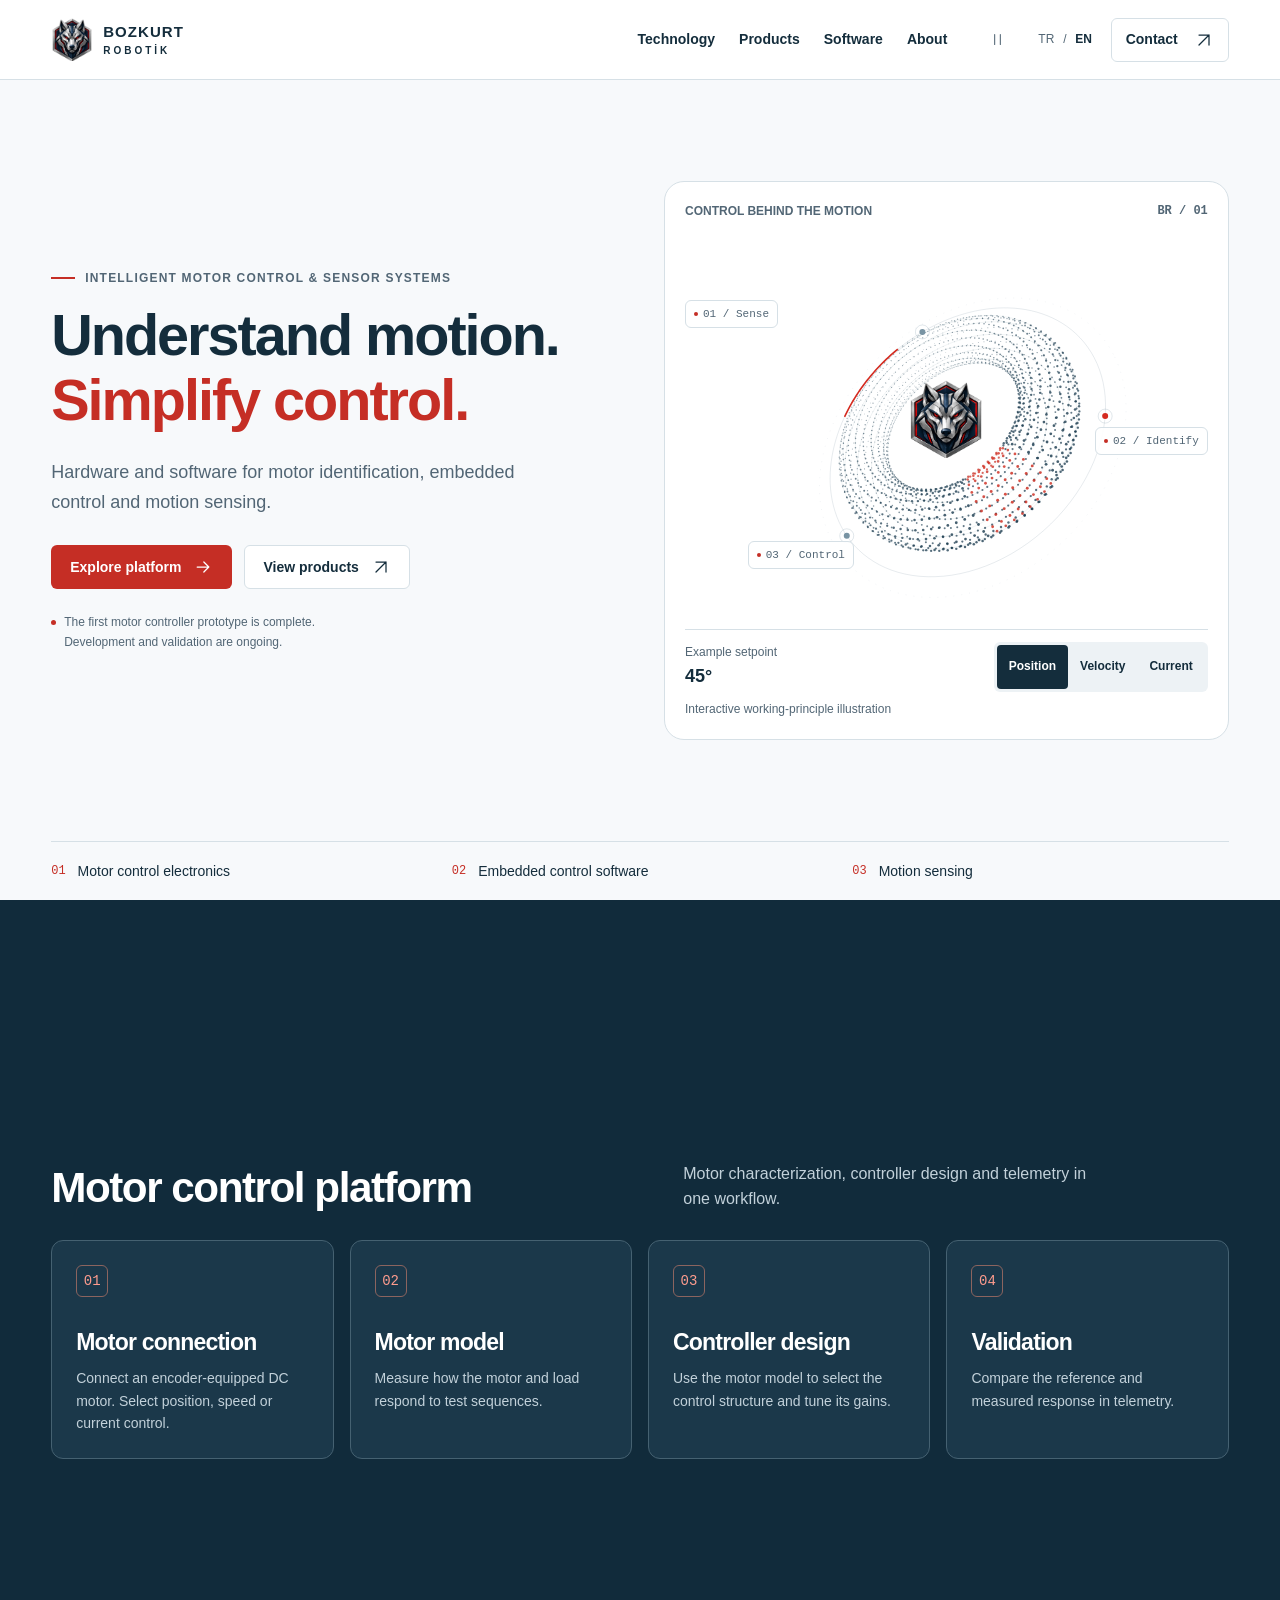
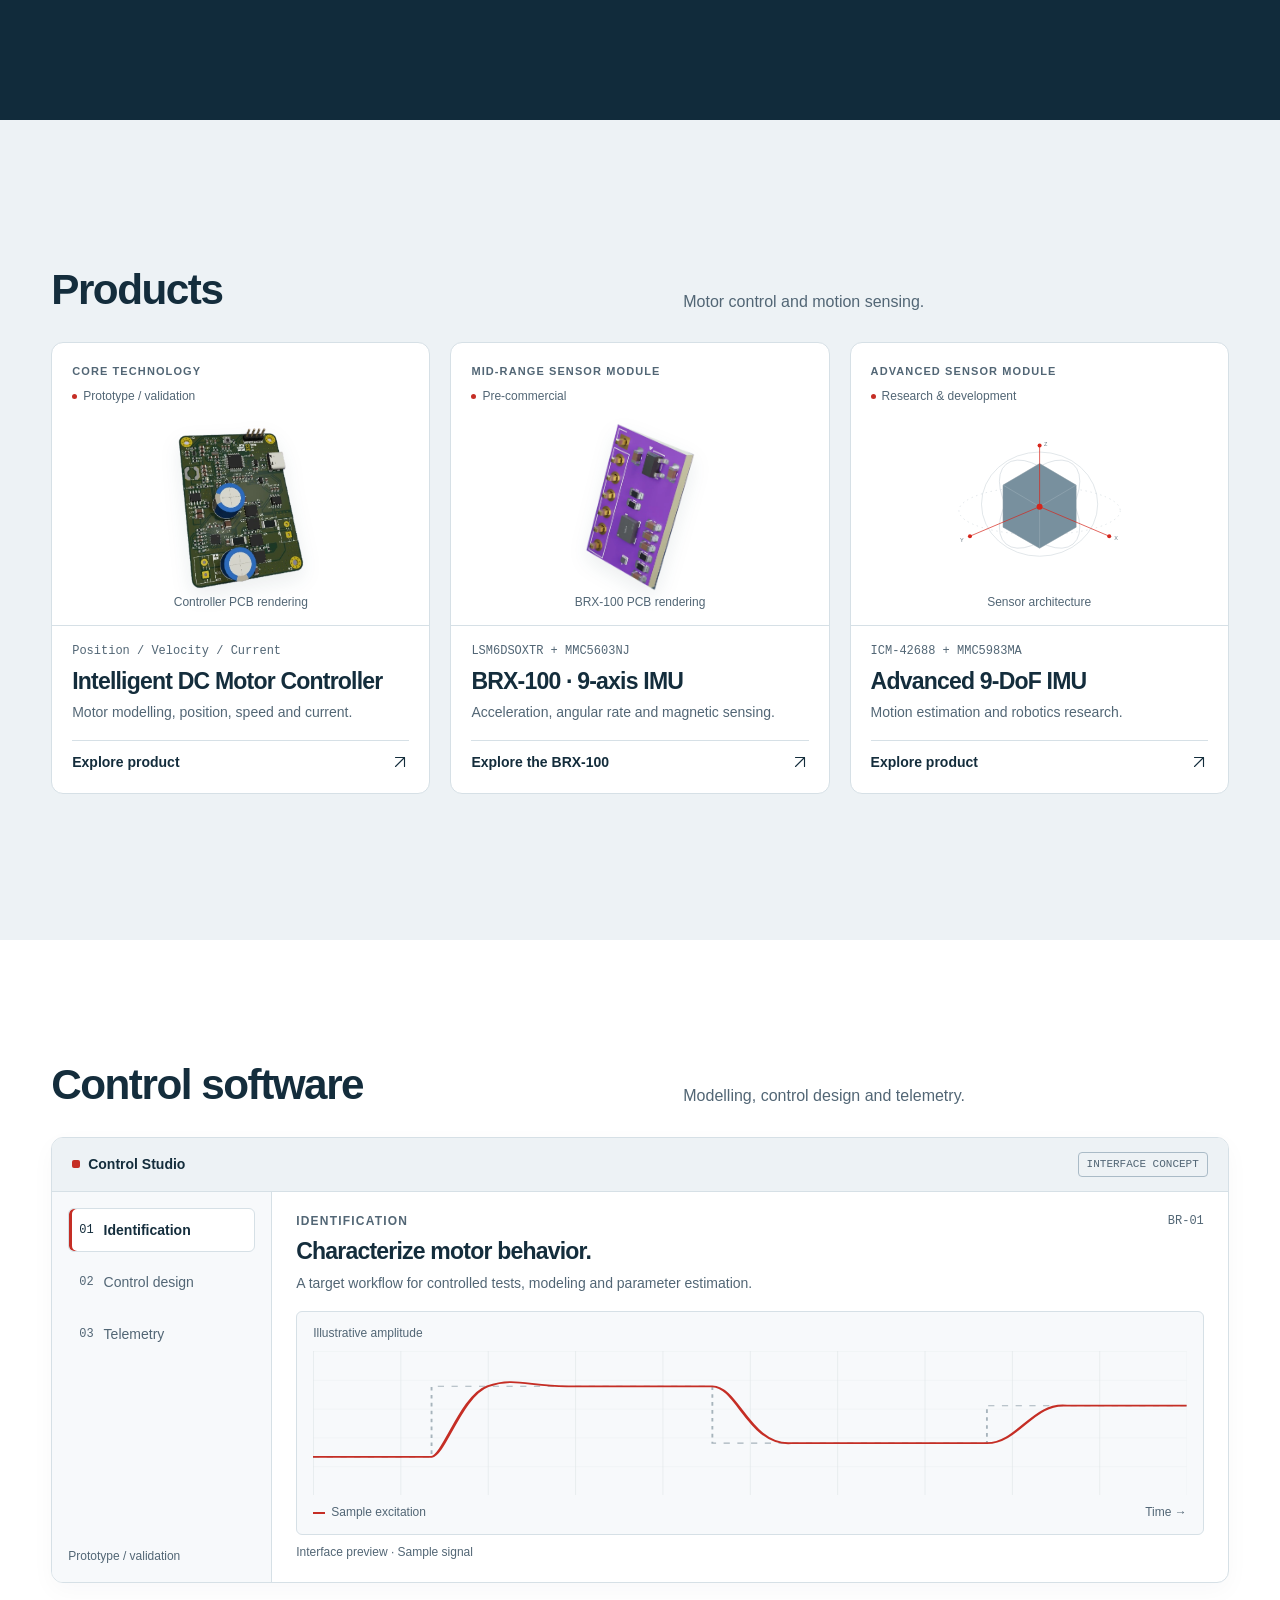
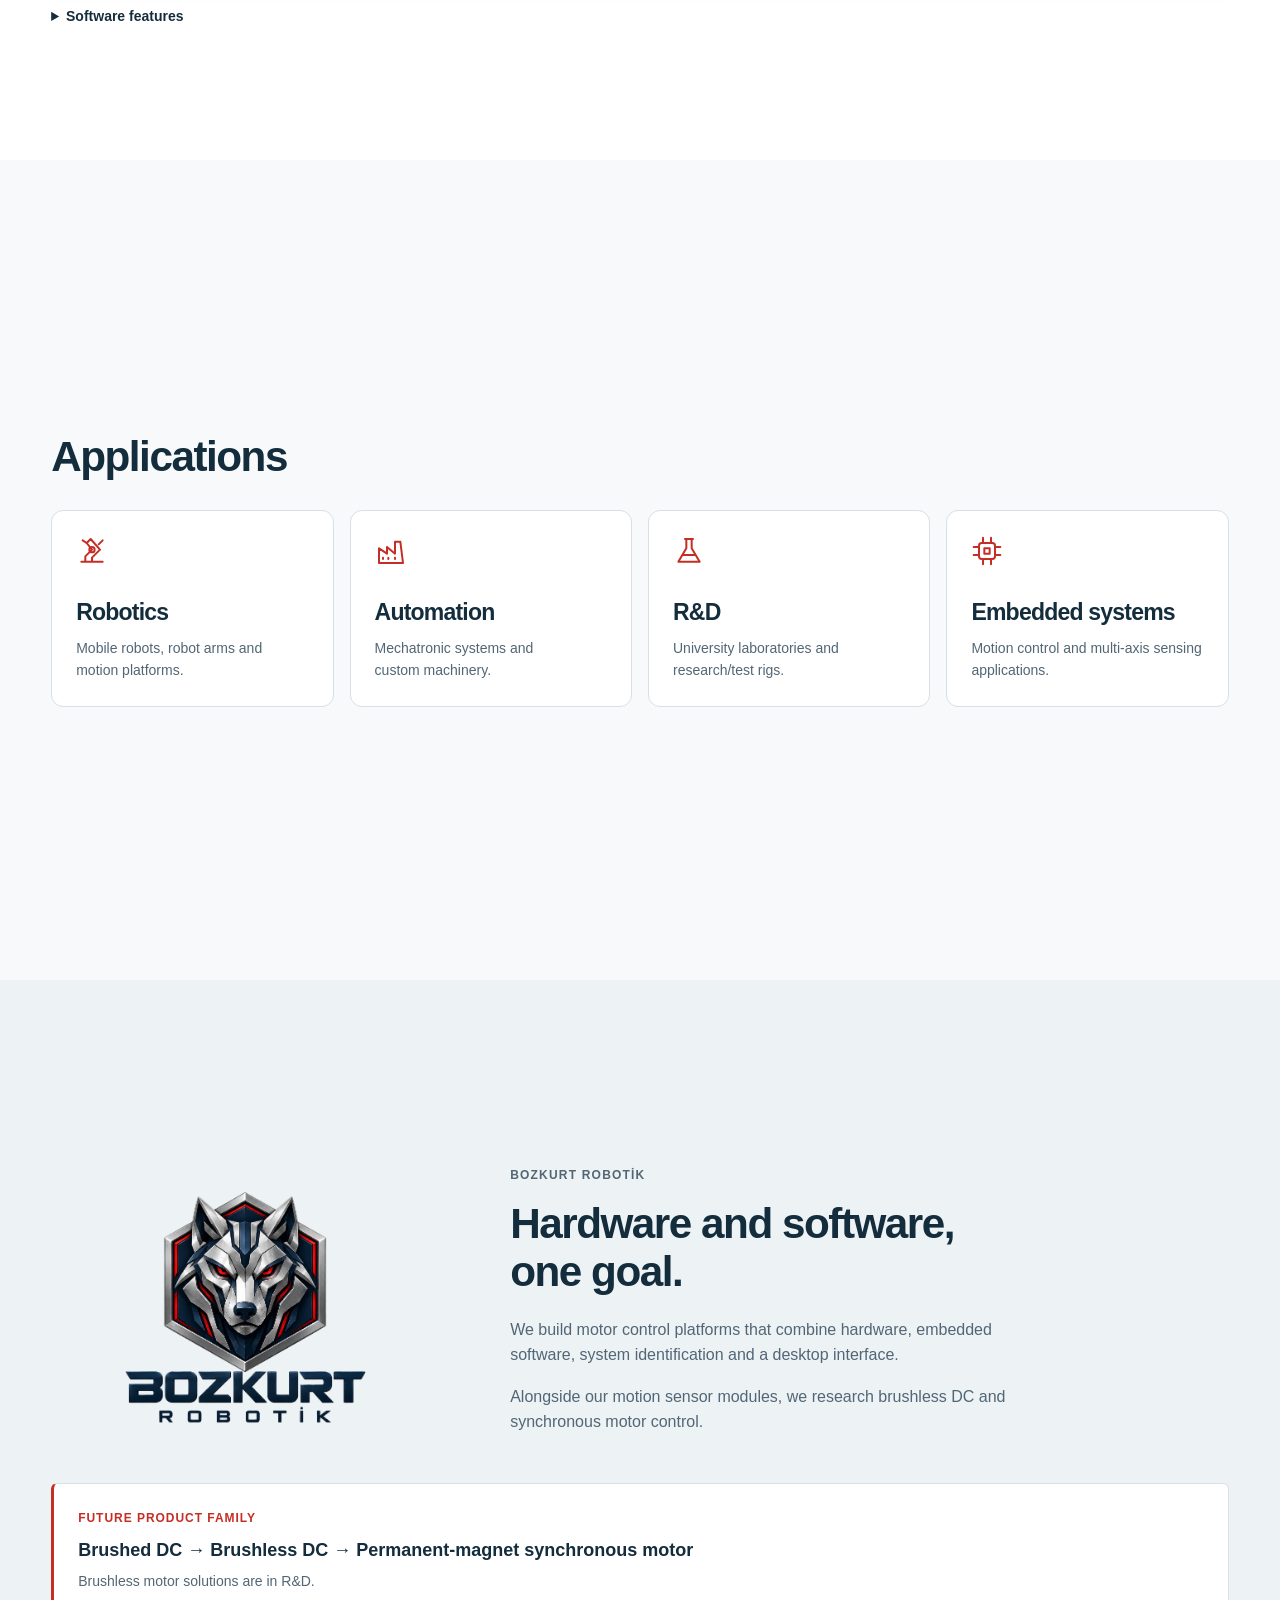
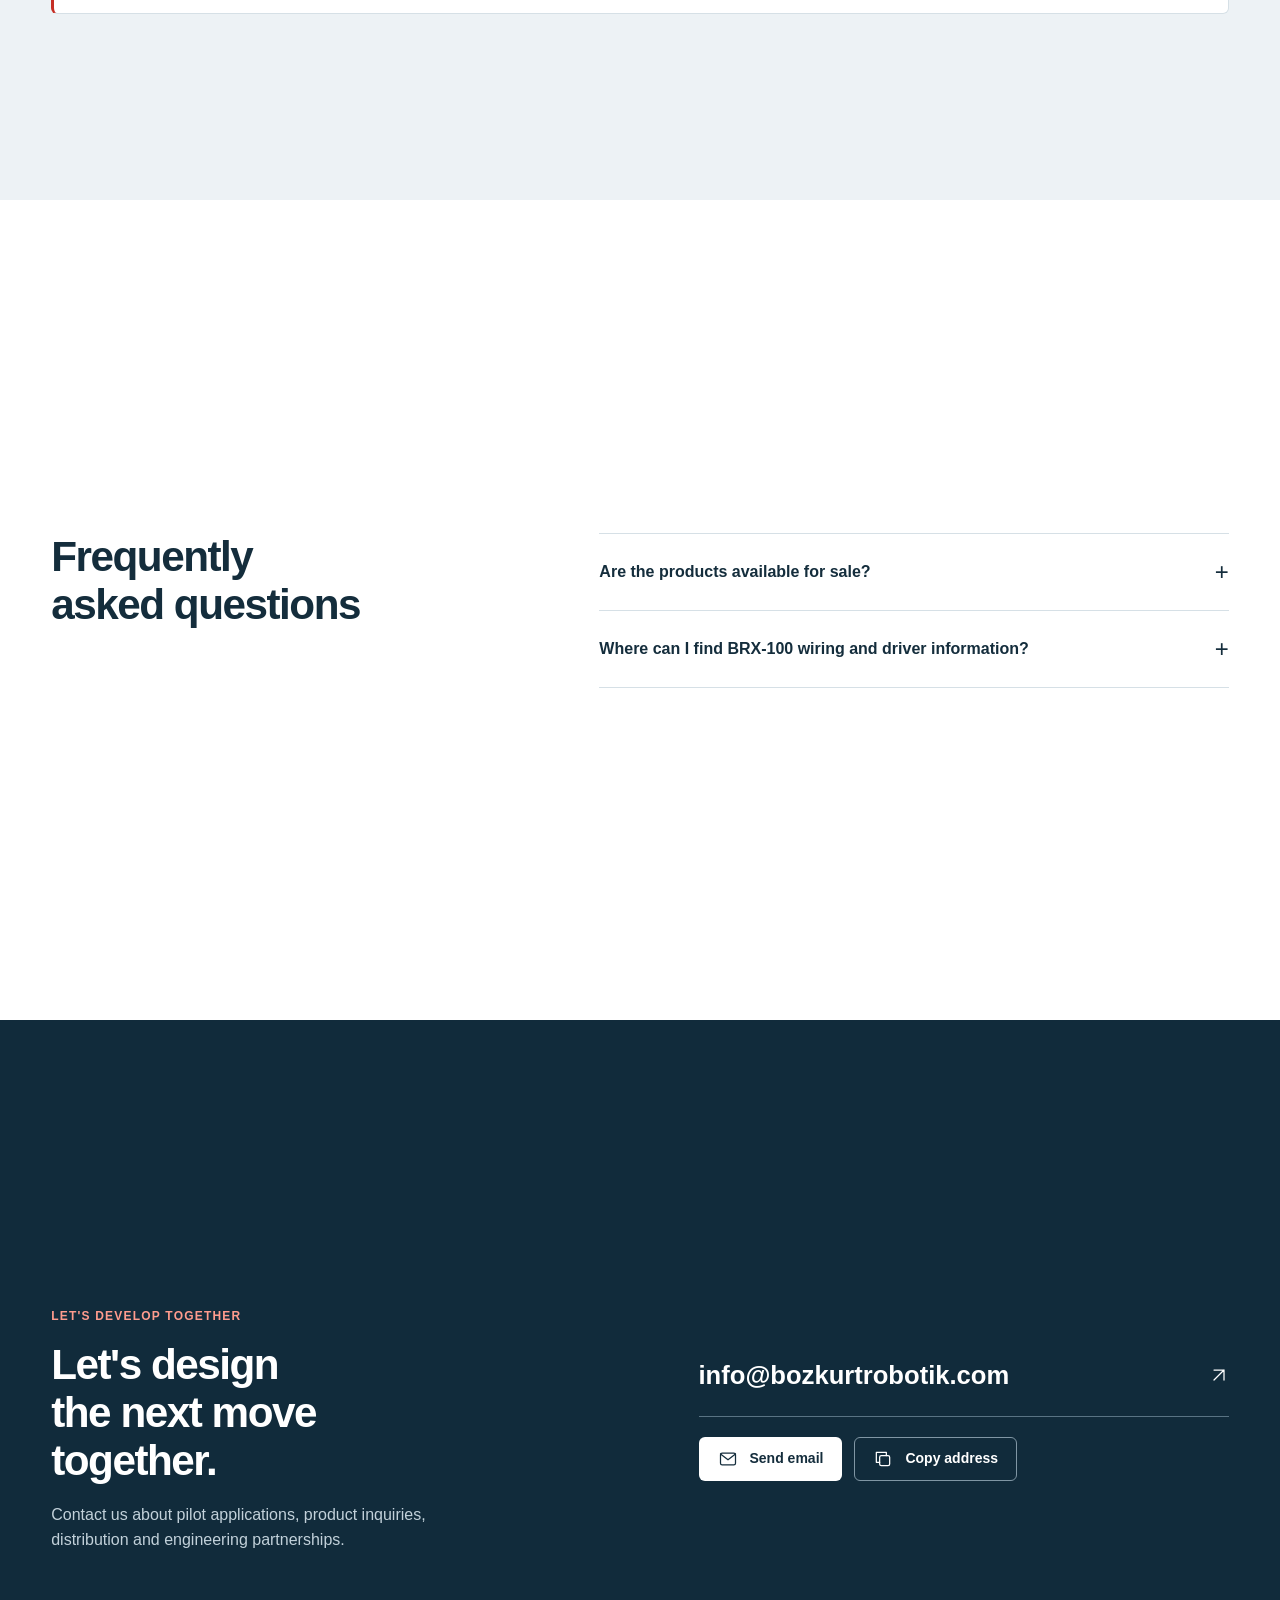
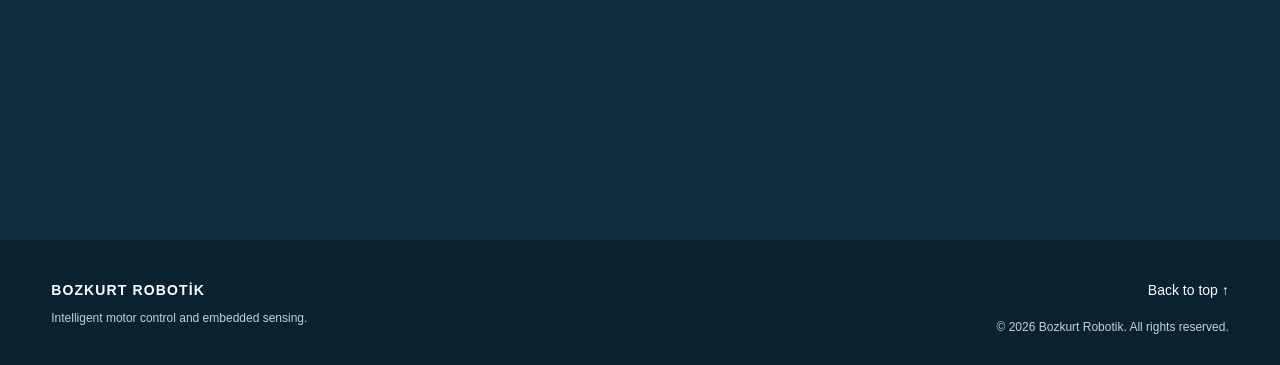
==== commit 127f2ad2: "Publish refined bilingual design system and responsive website" ====
--- a/en/index.html
+++ b/en/index.html
@@ -1,184 +1,1077 @@
 <!doctype html>
 <html lang="en" class="home-page">
-<head>
-<meta charset="utf-8"><meta name="viewport" content="width=device-width,initial-scale=1">
-<title>Bozkurt Robotik | Intelligent Motor Control and Sensor Systems</title><meta name="description" content="Motor characterization, embedded control software and 9-DoF sensor modules. Discover Bozkurt Robotik's motor control platform.">
-<meta name="site-version" content="3.8.0"><meta name="theme-color" content="#f6f7f5">
-<link rel="canonical" href="https://bozkurtrobotik.com/en/">
-<link rel="alternate" hreflang="tr" href="https://bozkurtrobotik.com/"><link rel="alternate" hreflang="en" href="https://bozkurtrobotik.com/en/"><link rel="alternate" hreflang="x-default" href="https://bozkurtrobotik.com/">
-<meta property="og:type" content="website"><meta property="og:site_name" content="Bozkurt Robotik"><meta property="og:locale" content="en_US">
-<meta property="og:title" content="Bozkurt Robotik | Intelligent Motor Control and Sensor Systems"><meta property="og:description" content="Motor characterization, embedded control software and 9-DoF sensor modules. Discover Bozkurt Robotik's motor control platform."><meta property="og:url" content="https://bozkurtrobotik.com/en/">
-<meta property="og:image" content="https://bozkurtrobotik.com/assets/bozkurt-robotik-logo.png">
-<link rel="icon" href="../assets/favicon.png" type="image/png">
-<link rel="stylesheet" href="../styles-1952df4e5c37.css">
-<link rel="stylesheet" href="../brx-100.css?v=2">
-<link rel="stylesheet" href="../home-layout.css">
-</head>
-<body>
-<a class="skip-link" href="#main">İçeriğe geç</a>
-<header class="site-header">
- <div class="header-inner wrap">
-  <a href="#top" class="brand" aria-label="Bozkurt Robotik"><img src="../assets/bozkurt-amblem.webp" width="52" height="56" alt=""><span>BOZKURT<strong>ROBOTİK</strong></span></a>
-  <nav class="desktop-nav" aria-label="Main menu"><a href="#technology">Technology</a><a href="#products">Products</a><a href="#software">Software</a><a href="#about">About</a></nav>
-  <div class="header-tools">
-   <button class="motion-button" type="button" aria-label="Pause animations" title="Pause animations" aria-pressed="false"><svg class="icon " viewBox="0 0 24 24" fill="none" stroke="currentColor" stroke-width="1.5" stroke-linecap="round" stroke-linejoin="round" aria-hidden="true"><path d="M8 5v14M16 5v14"/></svg><span class="sr-only">Pause animations</span></button>
-   <div class="language-switch" aria-label="Site language"><a href="../index.html" lang="tr" hreflang="tr" class="lang-link" aria-label="Turkish">TR</a><span aria-hidden="true">/</span><a href="index.html" lang="en" hreflang="en" class="lang-link selected" aria-current="page" aria-label="English">EN</a></div>
-   <a class="contact-nav" href="#contact">Contact<svg class="icon " viewBox="0 0 24 24" fill="none" stroke="currentColor" stroke-width="1.5" stroke-linecap="round" stroke-linejoin="round" aria-hidden="true"><path d="M6 18 18 6M6 6h12v12"/></svg></a>
-   <button class="menu-toggle" type="button" aria-label="Open menu" aria-controls="mobile-nav" aria-expanded="false"><svg class="icon " viewBox="0 0 24 24" fill="none" stroke="currentColor" stroke-width="1.5" stroke-linecap="round" stroke-linejoin="round" aria-hidden="true"><path d="M4 8h16M4 16h16"/></svg></button>
-  </div>
- </div>
- <nav id="mobile-nav" class="mobile-nav" aria-label="Mobile navigation" hidden><a href="#technology">Technology</a><a href="#products">Products</a><a href="#software">Software</a><a href="#about">About</a><a href="#contact">Contact</a></nav>
- <div class="reading-progress" aria-hidden="true"></div>
-</header>
-<main id="main">
- <section class="hero" id="top">
-  <div class="wrap hero-grid">
-   <div class="hero-copy">
-    <p class="eyebrow hero-intro"><span class="red-line"></span>INTELLIGENT MOTOR CONTROL & SENSOR SYSTEMS</p>
-    <h1><span class="title-line">Understand motion.</span><span class="title-line">Simplify</span><span class="title-line accent">control.</span></h1>
-    <p class="hero-description">Hardware and software for motor identification, embedded control and motion sensing.</p>
-    <div class="hero-actions"><a href="#technology" class="button primary">Explore platform<svg class="icon " viewBox="0 0 24 24" fill="none" stroke="currentColor" stroke-width="1.5" stroke-linecap="round" stroke-linejoin="round" aria-hidden="true"><path d="M5 12h14M13 6l6 6-6 6"/></svg></a><a href="#products" class="button quiet">View products<svg class="icon " viewBox="0 0 24 24" fill="none" stroke="currentColor" stroke-width="1.5" stroke-linecap="round" stroke-linejoin="round" aria-hidden="true"><path d="M6 18 18 6M6 6h12v12"/></svg></a></div>
-    <p class="development-note"><span></span>The first motor controller prototype is complete. Development and validation are ongoing.</p>
-   </div>
-   <div class="hero-scene" data-scene>
-    <div class="scene-top"><span class="micro">CONTROL BEHIND THE MOTION</span><span class="scene-counter">BR / 01</span></div>
-    <div class="orbital-stage">
-     <canvas id="motion-canvas" aria-hidden="true"></canvas>
-     <div class="orbital-fallback" aria-hidden="true"></div>
-     <div class="scene-emblem" aria-hidden="true"><img src="../assets/bozkurt-amblem.webp" width="94" height="102" alt=""></div>
-     <div class="orbit-label label-one"><i></i>01 / Sense</div>
-     <div class="orbit-label label-two"><i></i>02 / Identify</div>
-     <div class="orbit-label label-three"><i></i>03 / Control</div>
-    </div>
-    <div class="scene-console"><div><span>Example setpoint</span><strong id="mode-value">45°</strong></div><div class="mode-selector" role="group" aria-label="Visual control mode"><button type="button" class="mode-button active" data-mode="0" aria-pressed="true">Position</button><button type="button" class="mode-button " data-mode="1" aria-pressed="false">Velocity</button><button type="button" class="mode-button " data-mode="2" aria-pressed="false">Current</button></div></div>
-    <p class="concept-caption">Interactive working-principle illustration</p>
-   </div>
-  </div>
-  <div class="wrap capability-strip"><div><span>01</span>Motor control electronics</div><div><span>02</span>Embedded control software</div><div><span>03</span>Motion sensing</div></div>
- </section>
- <section class="technology section" id="technology" aria-labelledby="technology-title">
-  <div class="wrap">
-   <div class="section-heading">
-    <h2 id="technology-title">Motor control platform</h2>
-    <p>Motor characterization, controller design and telemetry in one workflow.</p>
-   </div>
-   <ol class="workflow" role="list">
-    <li class="workflow-step">
-     <span class="workflow-number" aria-hidden="true">01</span>
-     <h3>Motor connection</h3>
-     <p>Connect an encoder-equipped DC motor. Select position, speed or current control.</p>
-    </li>
-    <li class="workflow-step">
-     <span class="workflow-number" aria-hidden="true">02</span>
-     <h3>Characterization</h3>
-     <p>Measure how the motor and load respond to test sequences.</p>
-    </li>
-    <li class="workflow-step">
-     <span class="workflow-number" aria-hidden="true">03</span>
-     <h3>Controller design</h3>
-     <p>Use the motor model to select the control structure and tune its gains.</p>
-    </li>
-    <li class="workflow-step">
-     <span class="workflow-number" aria-hidden="true">04</span>
-     <h3>Validation</h3>
-     <p>Compare the reference and measured response in telemetry.</p>
-    </li>
-   </ol>
-  </div>
- </section>
- <section class="portfolio section" id="products">
-  <div class="wrap">
-   <div class="section-heading"><h2 id="products-title">Products</h2><p>Motor controllers and motion sensing modules.</p></div>
-   <div class="product-grid"><article class="product-card product-0" id="motor-control" data-reveal>
-   <div class="product-top"><span class="eyebrow">CORE TECHNOLOGY</span><span class="status-chip"><i></i>Prototype / validation</span></div>
-   <div class="product-art product-art-render">
-    <div class="motor-product-visual" role="img" aria-label="3D design render of the Bozkurt Robotik intelligent DC motor controller PCB">
-      <span class="motor-product-glow" aria-hidden="true"></span>
-      <span class="motor-product-orbit motor-orbit-back" aria-hidden="true"></span>
-      <span class="motor-product-orbit motor-orbit-front" aria-hidden="true"></span>
-      <span class="motor-product-shadow" aria-hidden="true"></span>
-      <span class="motor-product-tilt" aria-hidden="true"><span class="motor-product-float"><picture>
-        <source srcset="../assets/motor-controller-render-v36.webp" type="image/webp">
-        <img class="motor-board" src="../assets/motor-controller-render-v36.png" alt="" width="403" height="503" fetchpriority="low" decoding="async">
-      </picture></span></span>
-      <span class="motor-product-beacon motor-beacon-left" aria-hidden="true"></span>
-      <span class="motor-product-beacon motor-beacon-right" aria-hidden="true"></span>
-      <span class="motor-product-scan" aria-hidden="true"></span>
-    </div>
-    <span class="art-caption">Controller PCB rendering</span>
-   </div>
-   <div class="product-copy"><span class="technical-code">Position / Velocity / Current</span><h3>Intelligent DC Motor Controller</h3><p>Identification and position, speed and current control for encoder-equipped DC motors.</p>
-   <button type="button" class="text-link" data-product="0">Explore product<svg class="icon " viewBox="0 0 24 24" fill="none" stroke="currentColor" stroke-width="1.5" stroke-linecap="round" stroke-linejoin="round" aria-hidden="true"><path d="M6 18 18 6M6 6h12v12"/></svg></button></div></article><article class="product-card product-1" id="sensors" data-reveal><a class="product-card-link" href="brx-100.html" aria-labelledby="brx-100-title">
-   <div class="product-top"><span class="eyebrow">MID-RANGE SENSOR MODULE</span><span class="status-chip"><i></i>Preparing for commercialization</span></div>
-   <div class="product-art product-art-render"><div class="imu-visual" role="img" aria-label="3D product render of the Bozkurt Robotik standard 9-DoF IMU module">
-      <span class="imu-glow" aria-hidden="true"></span>
-      <span class="imu-orbit imu-orbit-1" aria-hidden="true"></span>
-      <span class="imu-orbit imu-orbit-2" aria-hidden="true"></span>
-      <span class="imu-shadow" aria-hidden="true"></span>
-      <span class="imu-tilt"><span class="imu-float"><picture>
-        <source srcset="../assets/imu-standard-render-v36.webp" type="image/webp">
-        <img class="imu-board" src="../assets/imu-standard-render-v36.png" alt="" width="510" height="775" fetchpriority="low" decoding="async">
-      </picture></span></span>
-      <span class="imu-spark imu-spark-1" aria-hidden="true"></span>
-      <span class="imu-spark imu-spark-2" aria-hidden="true"></span>
-    </div><span class="art-caption">BRX-100 PCB rendering</span></div>
-   <div class="product-copy"><span class="technical-code">LSM6DSOXTR + MMC5603NJ</span><h3 id="brx-100-title">BRX-100 · 9-axis IMU</h3><p>A 9-axis module for acceleration, angular rate and magnetic field sensing.</p>
-   <span class="text-link">Explore the BRX-100<svg class="icon " viewBox="0 0 24 24" fill="none" stroke="currentColor" stroke-width="1.5" stroke-linecap="round" stroke-linejoin="round" aria-hidden="true"><path d="M6 18 18 6M6 6h12v12"/></svg></span></div></a></article><article class="product-card product-2" id="advanced-imu" data-reveal>
-   <div class="product-top"><span class="eyebrow">ADVANCED SENSOR MODULE</span><span class="status-chip"><i></i>Research & development</span></div>
-   <div class="product-art"><svg class="sensor-art art-2" viewBox="0 0 480 300" fill="none" aria-hidden="true">
- <defs><linearGradient id="sensor-2" x1="140" y1="60" x2="300" y2="240"><stop stop-color="#78909e"/><stop offset="1" stop-color="#142f41"/></linearGradient></defs>
- <ellipse cx="240" cy="161" rx="161" ry="48" stroke="#c4ced4" stroke-dasharray="3 7"/>
- <g class="sensor-spin"><ellipse cx="240" cy="148" rx="116" ry="104" stroke="#c4ced4"/><ellipse cx="240" cy="148" rx="58" ry="104" stroke="#c4ced4" transform="rotate(40 240 148)"/>
- <ellipse cx="240" cy="148" rx="58" ry="104" stroke="#c4ced4" transform="rotate(-40 240 148)"/></g>
- <path d="m240 67 73 43v84l-73 42-73-42v-84Z" fill="url(#sensor-2)" stroke="#8496a1"/>
- <path d="m167 110 73 43 73-43M240 153v83" stroke="#b0bec6" opacity=".7"/>
- <path d="M240 153V31M240 153l139 59M240 153l-139 59" stroke="#d6261c" stroke-width="1.4"/>
- <circle cx="240" cy="153" r="6" fill="#d6261c"/><circle cx="240" cy="31" r="4" fill="#d6261c"/><circle cx="379" cy="212" r="4" fill="#d6261c"/><circle cx="101" cy="212" r="4" fill="#d6261c"/>
- <g fill="#6b7a84" font-size="11" font-family="sans-serif"><text x="249" y="32">Z</text><text x="389" y="220">X</text><text x="81" y="223">Y</text></g>
- </svg><span class="art-caption">Sensor architecture</span></div>
-   <div class="product-copy"><span class="technical-code">ICM-42688 + MMC5983MA</span><h3>Advanced 9-DoF IMU</h3><p>A sensor module in development for motion estimation and robotics research.</p>
-   <button type="button" class="text-link" data-product="2">Explore product<svg class="icon " viewBox="0 0 24 24" fill="none" stroke="currentColor" stroke-width="1.5" stroke-linecap="round" stroke-linejoin="round" aria-hidden="true"><path d="M6 18 18 6M6 6h12v12"/></svg></button></div></article></div>
-  </div>
- </section>
- <section class="software section" id="software">
-  <div class="wrap">
-   <div class="section-heading"><h2 id="software-title">Control software</h2><p>A desktop interface for characterization, controller design and telemetry.</p></div>
-   <div class="studio" data-reveal>
-    <div class="studio-top"><div class="studio-brand"><span class="small-square"></span>Bozkurt Robotik <span class="studio-slash">/</span> Control Studio</div><span class="concept-badge">INTERFACE CONCEPT</span></div>
-    <div class="studio-grid">
-     <div class="studio-tabs" role="tablist" aria-label="Yazılım görünümü"><button role="tab" id="tab-0" aria-controls="studio-panel" aria-selected="true" tabindex="0" data-tab="0"><span>01</span>Identification</button><button role="tab" id="tab-1" aria-controls="studio-panel" aria-selected="false" tabindex="-1" data-tab="1"><span>02</span>Control design</button><button role="tab" id="tab-2" aria-controls="studio-panel" aria-selected="false" tabindex="-1" data-tab="2"><span>03</span>Telemetry</button><div class="studio-status"><i></i>Prototype / validation</div></div>
-     <div class="studio-panel" id="studio-panel" role="tabpanel" aria-labelledby="tab-0">
-      <div class="studio-copy"><div><p class="eyebrow" id="studio-label">Identification</p><h3 id="studio-title">Characterize motor behavior.</h3></div><span class="studio-key">BR-01</span></div>
-      <p id="studio-note">A target workflow for controlled tests, modeling and parameter estimation.</p>
-      <div class="chart-wrap"><div class="chart-y">Illustrative amplitude</div><svg class="telemetry-chart" viewBox="0 0 700 200" preserveAspectRatio="none" role="img" aria-label="Interface preview with a sample signal"><defs><pattern id="chart-grid" width="70" height="40" patternUnits="userSpaceOnUse"><path d="M70 0H0V40" fill="none" stroke="#dfe5e7" stroke-width="1"/></pattern></defs><rect width="700" height="200" fill="url(#chart-grid)"/><path id="chart-reference" d="M0 147H95V49H320V128H540V76H700" stroke="#a7b4bc" stroke-width="1.5" stroke-dasharray="5 6" fill="none"/><path id="chart-signal" d="M0 147H95C105 145 119 62 140 49S173 49 203 49H320C340 49 350 132 383 128H540C565 128 577 71 604 76H700" fill="none" stroke="#d62c20" stroke-width="2.5" stroke-linejoin="round"/><line class="chart-scanner" x1="350" y1="0" x2="350" y2="200" stroke="#d62c20" opacity=".16"/></svg><div class="chart-bottom"><span><i></i><b id="chart-label">Sample excitation</b></span><span>Time →</span></div></div>
-      <p class="chart-disclaimer">Interface preview · Sample signal</p>
-     </div>
-    </div>
-   </div>
-   <details class="software-details"><summary>Software features</summary>
-<div class="software-features"><span><svg class="icon " viewBox="0 0 24 24" fill="none" stroke="currentColor" stroke-width="1.5" stroke-linecap="round" stroke-linejoin="round" aria-hidden="true"><rect x="6" y="6" width="12" height="12" rx="2"/><path d="M9 2v4M15 2v4M9 18v4M15 18v4M2 9h4M2 15h4M18 9h4M18 15h4M10 10h4v4h-4Z"/></svg>Automated test sequences</span><span><svg class="icon " viewBox="0 0 24 24" fill="none" stroke="currentColor" stroke-width="1.5" stroke-linecap="round" stroke-linejoin="round" aria-hidden="true"><rect x="6" y="6" width="12" height="12" rx="2"/><path d="M9 2v4M15 2v4M9 18v4M15 18v4M2 9h4M2 15h4M18 9h4M18 15h4M10 10h4v4h-4Z"/></svg>Motor profile management</span><span><svg class="icon " viewBox="0 0 24 24" fill="none" stroke="currentColor" stroke-width="1.5" stroke-linecap="round" stroke-linejoin="round" aria-hidden="true"><rect x="6" y="6" width="12" height="12" rx="2"/><path d="M9 2v4M15 2v4M9 18v4M15 18v4M2 9h4M2 15h4M18 9h4M18 15h4M10 10h4v4h-4Z"/></svg>Parameter estimation</span><span><svg class="icon " viewBox="0 0 24 24" fill="none" stroke="currentColor" stroke-width="1.5" stroke-linecap="round" stroke-linejoin="round" aria-hidden="true"><rect x="6" y="6" width="12" height="12" rx="2"/><path d="M9 2v4M15 2v4M9 18v4M15 18v4M2 9h4M2 15h4M18 9h4M18 15h4M10 10h4v4h-4Z"/></svg>Logging and fault monitoring</span></div>
-   <div class="algorithms"><div><span>Control modes</span><p>Position · Velocity · Current</p></div><div><span>Control methods</span><p>PI / PD / PID · LQR / LQI · MRAC</p></div><div><span>Estimation methods</span><p>Disturbance observer · Extended state observer</p></div></div><p class="subtle-note">These architectures are under development and validation.</p>
-   </details>
-  </div>
- </section>
- <section class="applications section" id="applications"><div class="wrap">
-  <div class="section-heading"><h2 id="applications-title">Applications</h2></div>
-  <div class="applications-grid"><article class="application-card" data-reveal><svg class="icon " viewBox="0 0 24 24" fill="none" stroke="currentColor" stroke-width="1.5" stroke-linecap="round" stroke-linejoin="round" aria-hidden="true"><path d="M4 20h16M7 20v-4l5-5-4-5 3-3 7 8-6 6v3"/><circle cx="12" cy="11" r="2"/><path d="m8 6-3-2M17 7l3-3"/></svg><span class="app-number">01</span><h3>Robotics</h3><p>Mobile robots, robot arms and motion platforms.</p></article><article class="application-card" data-reveal><svg class="icon " viewBox="0 0 24 24" fill="none" stroke="currentColor" stroke-width="1.5" stroke-linecap="round" stroke-linejoin="round" aria-hidden="true"><path d="M3 21V10l6 4V9l6 5V5h4l2 16ZM6 17v1M10 17v1M15 17v1"/></svg><span class="app-number">02</span><h3>Automation</h3><p>Mechatronic systems and custom machinery.</p></article><article class="application-card" data-reveal><svg class="icon " viewBox="0 0 24 24" fill="none" stroke="currentColor" stroke-width="1.5" stroke-linecap="round" stroke-linejoin="round" aria-hidden="true"><path d="M9 3h6M10 3v7L4 20h16l-6-10V3M7 15h10"/></svg><span class="app-number">03</span><h3>R&D</h3><p>University laboratories and research/test rigs.</p></article><article class="application-card" data-reveal><svg class="icon " viewBox="0 0 24 24" fill="none" stroke="currentColor" stroke-width="1.5" stroke-linecap="round" stroke-linejoin="round" aria-hidden="true"><rect x="6" y="6" width="12" height="12" rx="2"/><path d="M9 2v4M15 2v4M9 18v4M15 18v4M2 9h4M2 15h4M18 9h4M18 15h4M10 10h4v4h-4Z"/></svg><span class="app-number">04</span><h3>Embedded systems</h3><p>Motion control and multi-axis sensing applications.</p></article></div>
- </div></section>
- <section class="about section" id="about"><div class="wrap">
-  <div class="about-grid"><div class="about-brand" data-reveal><div class="brand-orbit"></div><img src="../assets/bozkurt-robotik-logo.webp" width="320" height="310" alt="Bozkurt Robotik" loading="lazy"></div>
-   <div class="about-copy" data-reveal><p class="eyebrow">BOZKURT ROBOTİK</p><h2>From hardware to algorithms,<br>one shared goal.</h2><p>We build motor control platforms that combine hardware, embedded software, system identification and a desktop interface.</p><p>Alongside our motion sensor modules, we research brushless DC and synchronous motor control.</p></div></div>
-  <div class="future-family" data-reveal><span>Future product family</span><strong>Brushed DC → Brushless DC → Permanent-magnet synchronous motor</strong><p>Brushless motor solutions are in R&D.</p></div>
-
- </div></section>
- <section class="faq section" id="faq"><div class="wrap faq-grid"><h2 data-reveal>Frequently asked questions</h2><div class="faq-list" data-reveal><details><summary>Are the products available for sale?<span aria-hidden="true">+</span></summary><p>The first DC motor controller prototype is complete; revisions and validation continue. The BRX-100 is being prepared for commercialization, while the advanced IMU remains in R&D. Contact us for current availability.</p></details><details><summary>Where can I find BRX-100 wiring and driver information?<span aria-hidden="true">+</span></summary><p>The <a href="brx-100.html#imu-resources">BRX-100 product page</a> includes the pinout, supply requirements, datasheet and software packages.</p></details></div></div></section>
- <section class="contact section" id="contact"><div class="wrap contact-grid">
-  <div data-reveal><p class="eyebrow">LET'S DEVELOP TOGETHER</p><h2>Let's design the next move<br>together.</h2><p>Contact us about pilot applications, product inquiries, distribution and engineering partnerships.</p></div>
-  <div class="contact-actions" data-reveal><a class="email-address" href="mailto:info@bozkurtrobotik.com?subject=Bozkurt%20Robotik%20%E2%80%94%20Product%20and%20partnership%20inquiry">info@bozkurtrobotik.com<svg class="icon " viewBox="0 0 24 24" fill="none" stroke="currentColor" stroke-width="1.5" stroke-linecap="round" stroke-linejoin="round" aria-hidden="true"><path d="M6 18 18 6M6 6h12v12"/></svg></a>
-  <div class="contact-buttons"><a class="button light" href="mailto:info@bozkurtrobotik.com?subject=Bozkurt%20Robotik%20%E2%80%94%20Product%20and%20partnership%20inquiry"><svg class="icon " viewBox="0 0 24 24" fill="none" stroke="currentColor" stroke-width="1.5" stroke-linecap="round" stroke-linejoin="round" aria-hidden="true"><rect x="3" y="5" width="18" height="14" rx="2"/><path d="m3 6 9 7 9-7"/></svg>Send email</a><button type="button" class="button copy-button" data-copy><svg class="icon " viewBox="0 0 24 24" fill="none" stroke="currentColor" stroke-width="1.5" stroke-linecap="round" stroke-linejoin="round" aria-hidden="true"><rect x="8" y="8" width="12" height="12" rx="2"/><path d="M16 8V4H4v12h4"/></svg><span>Copy address</span></button></div><p class="copy-feedback" role="status" aria-live="polite"></p></div>
- </div></section>
-</main>
-<footer><div class="wrap footer-inner"><div><strong>BOZKURT ROBOTİK</strong><p>Intelligent motor control and embedded sensing.</p></div><div class="footer-right"><a href="#top">Back to top ↑</a><p>© <span data-year>2026</span> Bozkurt Robotik. All rights reserved.</p></div></div></footer>
-<dialog class="product-dialog" aria-labelledby="dialog-title"><div class="dialog-inner"><button type="button" class="dialog-close" aria-label="Close"><svg class="icon " viewBox="0 0 24 24" fill="none" stroke="currentColor" stroke-width="1.5" stroke-linecap="round" stroke-linejoin="round" aria-hidden="true"><path d="m6 6 12 12M18 6 6 18"/></svg></button><p class="eyebrow" id="dialog-label"></p><h2 id="dialog-title"></h2><p class="dialog-status"></p><p class="dialog-description"></p><div class="dialog-spec"></div><p class="dialog-caveat"></p><a class="button primary dialog-inquiry" href="mailto:info@bozkurtrobotik.com">Ask about this product<svg class="icon " viewBox="0 0 24 24" fill="none" stroke="currentColor" stroke-width="1.5" stroke-linecap="round" stroke-linejoin="round" aria-hidden="true"><path d="M6 18 18 6M6 6h12v12"/></svg></a></div></dialog>
-<script src="../script-fb003228222b.js" defer></script>
-</body></html>+  <head>
+    <meta charset="utf-8" />
+    <meta name="viewport" content="width=device-width,initial-scale=1" />
+    <title>
+      Bozkurt Robotik | Intelligent Motor Control and Sensor Systems
+    </title>
+    <meta
+      name="description"
+      content="Motor characterization, embedded control software and 9-DoF sensor modules. Discover Bozkurt Robotik's motor control platform."
+    />
+    <meta name="site-version" content="4.0.0" />
+    <meta name="theme-color" content="#f7f9fb" />
+    <link rel="canonical" href="https://bozkurtrobotik.com/en/" />
+    <link rel="alternate" hreflang="tr" href="https://bozkurtrobotik.com/" />
+    <link rel="alternate" hreflang="en" href="https://bozkurtrobotik.com/en/" />
+    <link
+      rel="alternate"
+      hreflang="x-default"
+      href="https://bozkurtrobotik.com/"
+    />
+    <meta property="og:type" content="website" />
+    <meta property="og:site_name" content="Bozkurt Robotik" />
+    <meta property="og:locale" content="en_US" />
+    <meta
+      property="og:title"
+      content="Bozkurt Robotik | Intelligent Motor Control and Sensor Systems"
+    />
+    <meta
+      property="og:description"
+      content="Motor characterization, embedded control software and 9-DoF sensor modules. Discover Bozkurt Robotik's motor control platform."
+    />
+    <meta property="og:url" content="https://bozkurtrobotik.com/en/" />
+    <meta
+      property="og:image"
+      content="https://bozkurtrobotik.com/assets/bozkurt-robotik-logo.png"
+    />
+    <link rel="icon" href="../assets/favicon.png" type="image/png" />
+    <link rel="stylesheet" href="../design-tokens.css?v=4.0" />
+    <link rel="stylesheet" href="../styles.css?v=4.0" />
+    <link rel="stylesheet" href="../home-layout.css?v=4.0" />
+  </head>
+  <body>
+    <a class="skip-link" href="#main">İçeriğe geç</a>
+    <header class="site-header">
+      <div class="header-inner wrap">
+        <a href="#top" class="brand"
+          ><img
+            src="../assets/bozkurt-amblem.webp"
+            width="52"
+            height="56"
+            alt=""
+          /><span>BOZKURT <strong>ROBOTİK</strong></span></a
+        >
+        <nav class="desktop-nav" aria-label="Main menu">
+          <a href="#technology">Technology</a><a href="#products">Products</a
+          ><a href="#software">Software</a><a href="#about">About</a>
+        </nav>
+        <div class="header-tools">
+          <button
+            class="motion-button"
+            type="button"
+            aria-label="Pause animations"
+            title="Pause animations"
+            aria-pressed="false"
+          >
+            <svg
+              class="icon"
+              viewBox="0 0 24 24"
+              fill="none"
+              stroke="currentColor"
+              stroke-width="1.5"
+              stroke-linecap="round"
+              stroke-linejoin="round"
+              aria-hidden="true"
+            >
+              <path d="M8 5v14M16 5v14" /></svg
+            ><span class="sr-only">Pause animations</span>
+          </button>
+          <div class="language-switch" aria-label="Site language">
+            <a
+              href="../index.html"
+              lang="tr"
+              hreflang="tr"
+              class="lang-link"
+              aria-label="TR — Turkish"
+              >TR</a
+            ><span aria-hidden="true">/</span
+            ><a
+              href="index.html"
+              lang="en"
+              hreflang="en"
+              class="lang-link selected"
+              aria-current="page"
+              aria-label="EN — English"
+              >EN</a
+            >
+          </div>
+          <a class="contact-nav" href="#contact"
+            >Contact<svg
+              class="icon"
+              viewBox="0 0 24 24"
+              fill="none"
+              stroke="currentColor"
+              stroke-width="1.5"
+              stroke-linecap="round"
+              stroke-linejoin="round"
+              aria-hidden="true"
+            >
+              <path d="M6 18 18 6M6 6h12v12" /></svg
+          ></a>
+          <button
+            class="menu-toggle"
+            type="button"
+            aria-label="Open menu"
+            aria-controls="mobile-nav"
+            aria-expanded="false"
+          >
+            <svg
+              class="icon"
+              viewBox="0 0 24 24"
+              fill="none"
+              stroke="currentColor"
+              stroke-width="1.5"
+              stroke-linecap="round"
+              stroke-linejoin="round"
+              aria-hidden="true"
+            >
+              <path d="M4 8h16M4 16h16" />
+            </svg>
+          </button>
+        </div>
+      </div>
+      <nav
+        id="mobile-nav"
+        class="mobile-nav"
+        aria-label="Mobile navigation"
+        hidden
+      >
+        <a href="#technology">Technology</a><a href="#products">Products</a
+        ><a href="#software">Software</a><a href="#about">About</a
+        ><a href="#contact">Contact</a>
+      </nav>
+      <div class="reading-progress" aria-hidden="true"></div>
+    </header>
+    <main id="main">
+      <section class="hero" id="top">
+        <div class="wrap hero-grid">
+          <div class="hero-copy">
+            <p class="eyebrow hero-intro">
+              <span class="red-line"></span>INTELLIGENT MOTOR CONTROL & SENSOR
+              SYSTEMS
+            </p>
+            <h1>
+              <span class="title-line">Understand motion.</span
+              ><span class="title-line accent">Simplify control.</span>
+            </h1>
+            <p class="hero-description">
+              Hardware and software for motor identification, embedded control
+              and motion sensing.
+            </p>
+            <div class="hero-actions">
+              <a href="#technology" class="button primary"
+                >Explore platform<svg
+                  class="icon"
+                  viewBox="0 0 24 24"
+                  fill="none"
+                  stroke="currentColor"
+                  stroke-width="1.5"
+                  stroke-linecap="round"
+                  stroke-linejoin="round"
+                  aria-hidden="true"
+                >
+                  <path d="M5 12h14M13 6l6 6-6 6" /></svg></a
+              ><a href="#products" class="button quiet"
+                >View products<svg
+                  class="icon"
+                  viewBox="0 0 24 24"
+                  fill="none"
+                  stroke="currentColor"
+                  stroke-width="1.5"
+                  stroke-linecap="round"
+                  stroke-linejoin="round"
+                  aria-hidden="true"
+                >
+                  <path d="M6 18 18 6M6 6h12v12" /></svg
+              ></a>
+            </div>
+            <p class="development-note">
+              <span></span>The first motor controller prototype is complete.
+              Development and validation are ongoing.
+            </p>
+          </div>
+          <div class="hero-scene" data-scene>
+            <div class="scene-top">
+              <span class="micro">CONTROL BEHIND THE MOTION</span
+              ><span class="scene-counter">BR / 01</span>
+            </div>
+            <div class="orbital-stage">
+              <canvas id="motion-canvas" aria-hidden="true"></canvas>
+              <div class="orbital-fallback" aria-hidden="true"></div>
+              <div class="scene-emblem" aria-hidden="true">
+                <img
+                  src="../assets/bozkurt-amblem.webp"
+                  width="94"
+                  height="102"
+                  alt=""
+                />
+              </div>
+              <div class="orbit-label label-one"><i></i>01 / Sense</div>
+              <div class="orbit-label label-two"><i></i>02 / Identify</div>
+              <div class="orbit-label label-three"><i></i>03 / Control</div>
+            </div>
+            <div class="scene-console">
+              <div>
+                <span>Example setpoint</span
+                ><strong id="mode-value">45°</strong>
+              </div>
+              <div
+                class="mode-selector"
+                role="group"
+                aria-label="Visual control mode"
+              >
+                <button
+                  type="button"
+                  class="mode-button active"
+                  data-mode="0"
+                  aria-pressed="true"
+                >
+                  Position</button
+                ><button
+                  type="button"
+                  class="mode-button"
+                  data-mode="1"
+                  aria-pressed="false"
+                >
+                  Velocity</button
+                ><button
+                  type="button"
+                  class="mode-button"
+                  data-mode="2"
+                  aria-pressed="false"
+                >
+                  Current
+                </button>
+              </div>
+            </div>
+            <p class="concept-caption">
+              Interactive working-principle illustration
+            </p>
+          </div>
+        </div>
+        <div class="wrap capability-strip">
+          <div><span>01</span>Motor control electronics</div>
+          <div><span>02</span>Embedded control software</div>
+          <div><span>03</span>Motion sensing</div>
+        </div>
+      </section>
+      <section
+        class="technology section"
+        id="technology"
+        aria-labelledby="technology-title"
+      >
+        <div class="wrap">
+          <div class="section-heading">
+            <h2 id="technology-title">Motor control platform</h2>
+            <p>
+              Motor characterization, controller design and telemetry in one
+              workflow.
+            </p>
+          </div>
+          <ol class="workflow" role="list">
+            <li class="workflow-step">
+              <span class="workflow-number" aria-hidden="true">01</span>
+              <h3>Motor connection</h3>
+              <p>
+                Connect an encoder-equipped DC motor. Select position, speed or
+                current control.
+              </p>
+            </li>
+            <li class="workflow-step">
+              <span class="workflow-number" aria-hidden="true">02</span>
+              <h3>Motor model</h3>
+              <p>Measure how the motor and load respond to test sequences.</p>
+            </li>
+            <li class="workflow-step">
+              <span class="workflow-number" aria-hidden="true">03</span>
+              <h3>Controller design</h3>
+              <p>
+                Use the motor model to select the control structure and tune its
+                gains.
+              </p>
+            </li>
+            <li class="workflow-step">
+              <span class="workflow-number" aria-hidden="true">04</span>
+              <h3>Validation</h3>
+              <p>Compare the reference and measured response in telemetry.</p>
+            </li>
+          </ol>
+        </div>
+      </section>
+      <section
+        class="portfolio section"
+        id="products"
+        aria-labelledby="products-title"
+      >
+        <div class="wrap">
+          <div class="section-heading">
+            <h2 id="products-title">Products</h2>
+            <p>Motor control and motion sensing.</p>
+          </div>
+          <div class="product-grid">
+            <article
+              class="product-card product-0"
+              id="motor-control"
+              data-reveal
+            >
+              <a
+                class="product-card-link"
+                href="#contact"
+                data-product="0"
+                aria-haspopup="dialog"
+              >
+                <div class="product-top">
+                  <span class="eyebrow">CORE TECHNOLOGY</span
+                  ><span class="status-chip"
+                    ><i></i>Prototype / validation</span
+                  >
+                </div>
+                <div class="product-art product-art-render">
+                  <div
+                    class="motor-product-visual"
+                    role="img"
+                    aria-label="3D design render of the Bozkurt Robotik intelligent DC motor controller PCB"
+                  >
+                    <span class="motor-product-glow" aria-hidden="true"></span>
+                    <span
+                      class="motor-product-orbit motor-orbit-back"
+                      aria-hidden="true"
+                    ></span>
+                    <span
+                      class="motor-product-orbit motor-orbit-front"
+                      aria-hidden="true"
+                    ></span>
+                    <span
+                      class="motor-product-shadow"
+                      aria-hidden="true"
+                    ></span>
+                    <span class="motor-product-tilt" aria-hidden="true"
+                      ><span class="motor-product-float"
+                        ><picture>
+                          <source
+                            srcset="../assets/motor-controller-render-v36.webp"
+                            type="image/webp"
+                          />
+                          <img
+                            class="motor-board"
+                            src="../assets/motor-controller-render-v36.png"
+                            alt=""
+                            width="403"
+                            height="503"
+                            fetchpriority="low"
+                            decoding="async"
+                          /> </picture></span
+                    ></span>
+                    <span
+                      class="motor-product-beacon motor-beacon-left"
+                      aria-hidden="true"
+                    ></span>
+                    <span
+                      class="motor-product-beacon motor-beacon-right"
+                      aria-hidden="true"
+                    ></span>
+                    <span class="motor-product-scan" aria-hidden="true"></span>
+                  </div>
+                  <span class="art-caption">Controller PCB rendering</span>
+                </div>
+                <div class="product-copy">
+                  <span class="technical-code"
+                    >Position / Velocity / Current</span
+                  >
+                  <h3 id="product-0-title">Intelligent DC Motor Controller</h3>
+                  <p>Motor modelling, position, speed and current.</p>
+                  <span class="text-link"
+                    >Explore product<svg
+                      class="icon"
+                      viewBox="0 0 24 24"
+                      fill="none"
+                      stroke="currentColor"
+                      stroke-width="1.5"
+                      stroke-linecap="round"
+                      stroke-linejoin="round"
+                      aria-hidden="true"
+                    >
+                      <path d="M6 18 18 6M6 6h12v12" /></svg
+                  ></span></div
+              ></a>
+            </article>
+            <article class="product-card product-1" id="sensors" data-reveal>
+              <a class="product-card-link" href="brx-100.html">
+                <div class="product-top">
+                  <span class="eyebrow">MID-RANGE SENSOR MODULE</span
+                  ><span class="status-chip"><i></i>Pre-commercial</span>
+                </div>
+                <div class="product-art product-art-render">
+                  <div
+                    class="imu-visual"
+                    role="img"
+                    aria-label="BRX-100 PCB rendering"
+                  >
+                    <span class="imu-glow" aria-hidden="true"></span>
+                    <span
+                      class="imu-orbit imu-orbit-1"
+                      aria-hidden="true"
+                    ></span>
+                    <span
+                      class="imu-orbit imu-orbit-2"
+                      aria-hidden="true"
+                    ></span>
+                    <span class="imu-shadow" aria-hidden="true"></span>
+                    <span class="imu-tilt"
+                      ><span class="imu-float"
+                        ><picture>
+                          <source
+                            srcset="../assets/imu-standard-render-v36.webp"
+                            type="image/webp"
+                          />
+                          <img
+                            class="imu-board"
+                            src="../assets/imu-standard-render-v36.png"
+                            alt=""
+                            width="510"
+                            height="775"
+                            fetchpriority="low"
+                            decoding="async"
+                          /> </picture></span
+                    ></span>
+                    <span
+                      class="imu-spark imu-spark-1"
+                      aria-hidden="true"
+                    ></span>
+                    <span
+                      class="imu-spark imu-spark-2"
+                      aria-hidden="true"
+                    ></span>
+                  </div>
+                  <span class="art-caption">BRX-100 PCB rendering</span>
+                </div>
+                <div class="product-copy">
+                  <span class="technical-code">LSM6DSOXTR + MMC5603NJ</span>
+                  <h3 id="brx-100-title">BRX-100 · 9-axis IMU</h3>
+                  <p>Acceleration, angular rate and magnetic sensing.</p>
+                  <span class="text-link"
+                    >Explore the BRX-100<svg
+                      class="icon"
+                      viewBox="0 0 24 24"
+                      fill="none"
+                      stroke="currentColor"
+                      stroke-width="1.5"
+                      stroke-linecap="round"
+                      stroke-linejoin="round"
+                      aria-hidden="true"
+                    >
+                      <path d="M6 18 18 6M6 6h12v12" /></svg
+                  ></span></div
+              ></a>
+            </article>
+            <article
+              class="product-card product-2"
+              id="advanced-imu"
+              data-reveal
+            >
+              <a
+                class="product-card-link"
+                href="#contact"
+                data-product="2"
+                aria-haspopup="dialog"
+              >
+                <div class="product-top">
+                  <span class="eyebrow">ADVANCED SENSOR MODULE</span
+                  ><span class="status-chip"
+                    ><i></i>Research & development</span
+                  >
+                </div>
+                <div class="product-art">
+                  <svg
+                    class="sensor-art art-2"
+                    viewBox="0 0 480 300"
+                    fill="none"
+                    aria-hidden="true"
+                  >
+                    <defs>
+                      <linearGradient
+                        id="sensor-2"
+                        x1="140"
+                        y1="60"
+                        x2="300"
+                        y2="240"
+                      >
+                        <stop stop-color="#78909e" />
+                        <stop offset="1" stop-color="#142f41" />
+                      </linearGradient>
+                    </defs>
+                    <ellipse
+                      cx="240"
+                      cy="161"
+                      rx="161"
+                      ry="48"
+                      stroke="#c4ced4"
+                      stroke-dasharray="3 7"
+                    />
+                    <g class="sensor-spin">
+                      <ellipse
+                        cx="240"
+                        cy="148"
+                        rx="116"
+                        ry="104"
+                        stroke="#c4ced4"
+                      />
+                      <ellipse
+                        cx="240"
+                        cy="148"
+                        rx="58"
+                        ry="104"
+                        stroke="#c4ced4"
+                        transform="rotate(40 240 148)"
+                      />
+                      <ellipse
+                        cx="240"
+                        cy="148"
+                        rx="58"
+                        ry="104"
+                        stroke="#c4ced4"
+                        transform="rotate(-40 240 148)"
+                      />
+                    </g>
+                    <path
+                      d="m240 67 73 43v84l-73 42-73-42v-84Z"
+                      fill="url(#sensor-2)"
+                      stroke="#8496a1"
+                    />
+                    <path
+                      d="m167 110 73 43 73-43M240 153v83"
+                      stroke="#b0bec6"
+                      opacity=".7"
+                    />
+                    <path
+                      d="M240 153V31M240 153l139 59M240 153l-139 59"
+                      stroke="#d6261c"
+                      stroke-width="1.4"
+                    />
+                    <circle cx="240" cy="153" r="6" fill="#d6261c" />
+                    <circle cx="240" cy="31" r="4" fill="#d6261c" />
+                    <circle cx="379" cy="212" r="4" fill="#d6261c" />
+                    <circle cx="101" cy="212" r="4" fill="#d6261c" />
+                    <g fill="#6b7a84" font-size="11" font-family="sans-serif">
+                      <text x="249" y="32">Z</text>
+                      <text x="389" y="220">X</text>
+                      <text x="81" y="223">Y</text>
+                    </g></svg
+                  ><span class="art-caption">Sensor architecture</span>
+                </div>
+                <div class="product-copy">
+                  <span class="technical-code">ICM-42688 + MMC5983MA</span>
+                  <h3 id="product-2-title">Advanced 9-DoF IMU</h3>
+                  <p>Motion estimation and robotics research.</p>
+                  <span class="text-link"
+                    >Explore product<svg
+                      class="icon"
+                      viewBox="0 0 24 24"
+                      fill="none"
+                      stroke="currentColor"
+                      stroke-width="1.5"
+                      stroke-linecap="round"
+                      stroke-linejoin="round"
+                      aria-hidden="true"
+                    >
+                      <path d="M6 18 18 6M6 6h12v12" /></svg
+                  ></span></div
+              ></a>
+            </article>
+          </div>
+        </div>
+      </section>
+      <section
+        class="software section"
+        id="software"
+        aria-labelledby="software-title"
+      >
+        <div class="wrap">
+          <div class="section-heading">
+            <h2 id="software-title">Control software</h2>
+            <p>Modelling, control design and telemetry.</p>
+          </div>
+          <div class="studio" data-reveal>
+            <div class="studio-top">
+              <div class="studio-brand">
+                <span class="small-square"></span>Control Studio
+              </div>
+              <span class="concept-badge">INTERFACE CONCEPT</span>
+            </div>
+            <div class="studio-grid">
+              <div
+                class="studio-tabs"
+                role="tablist"
+                aria-label="Software view"
+              >
+                <button
+                  role="tab"
+                  id="tab-0"
+                  aria-controls="studio-panel"
+                  aria-selected="true"
+                  tabindex="0"
+                  data-tab="0"
+                >
+                  <span>01</span>Identification</button
+                ><button
+                  role="tab"
+                  id="tab-1"
+                  aria-controls="studio-panel"
+                  aria-selected="false"
+                  tabindex="-1"
+                  data-tab="1"
+                >
+                  <span>02</span>Control design</button
+                ><button
+                  role="tab"
+                  id="tab-2"
+                  aria-controls="studio-panel"
+                  aria-selected="false"
+                  tabindex="-1"
+                  data-tab="2"
+                >
+                  <span>03</span>Telemetry
+                </button>
+                <div class="studio-status"><i></i>Prototype / validation</div>
+              </div>
+              <div
+                class="studio-panel"
+                id="studio-panel"
+                role="tabpanel"
+                aria-labelledby="tab-0"
+                tabindex="0"
+              >
+                <div class="studio-copy">
+                  <div>
+                    <p class="eyebrow" id="studio-label">Identification</p>
+                    <h3 id="studio-title">Characterize motor behavior.</h3>
+                  </div>
+                  <span class="studio-key">BR-01</span>
+                </div>
+                <p id="studio-note">
+                  A target workflow for controlled tests, modeling and parameter
+                  estimation.
+                </p>
+                <div class="chart-wrap">
+                  <div class="chart-y">Illustrative amplitude</div>
+                  <svg
+                    class="telemetry-chart"
+                    viewBox="0 0 700 200"
+                    preserveAspectRatio="none"
+                    role="img"
+                    aria-label="Interface preview with a sample signal"
+                  >
+                    <defs>
+                      <pattern
+                        id="chart-grid"
+                        width="70"
+                        height="40"
+                        patternUnits="userSpaceOnUse"
+                      >
+                        <path
+                          d="M70 0H0V40"
+                          fill="none"
+                          stroke="#dfe5e7"
+                          stroke-width="1"
+                        />
+                      </pattern>
+                    </defs>
+                    <rect width="700" height="200" fill="url(#chart-grid)" />
+                    <path
+                      id="chart-reference"
+                      d="M0 147H95V49H320V128H540V76H700"
+                      stroke="#a7b4bc"
+                      stroke-width="1.5"
+                      stroke-dasharray="5 6"
+                      fill="none"
+                    />
+                    <path
+                      id="chart-signal"
+                      d="M0 147H95C105 145 119 62 140 49S173 49 203 49H320C340 49 350 132 383 128H540C565 128 577 71 604 76H700"
+                      fill="none"
+                      stroke="#d62c20"
+                      stroke-width="2.5"
+                      stroke-linejoin="round"
+                    />
+                    <line
+                      class="chart-scanner"
+                      x1="350"
+                      y1="0"
+                      x2="350"
+                      y2="200"
+                      stroke="#d62c20"
+                      opacity=".16"
+                    />
+                  </svg>
+                  <div class="chart-bottom">
+                    <span><i></i><b id="chart-label">Sample excitation</b></span
+                    ><span>Time →</span>
+                  </div>
+                </div>
+                <p class="chart-disclaimer">
+                  Interface preview · Sample signal
+                </p>
+              </div>
+            </div>
+          </div>
+          <details class="software-details">
+            <summary>Software features</summary>
+            <div class="software-features">
+              <span
+                ><svg
+                  class="icon"
+                  viewBox="0 0 24 24"
+                  fill="none"
+                  stroke="currentColor"
+                  stroke-width="1.5"
+                  stroke-linecap="round"
+                  stroke-linejoin="round"
+                  aria-hidden="true"
+                >
+                  <rect x="6" y="6" width="12" height="12" rx="2" />
+                  <path
+                    d="M9 2v4M15 2v4M9 18v4M15 18v4M2 9h4M2 15h4M18 9h4M18 15h4M10 10h4v4h-4Z"
+                  /></svg
+                >Automated test sequences</span
+              ><span
+                ><svg
+                  class="icon"
+                  viewBox="0 0 24 24"
+                  fill="none"
+                  stroke="currentColor"
+                  stroke-width="1.5"
+                  stroke-linecap="round"
+                  stroke-linejoin="round"
+                  aria-hidden="true"
+                >
+                  <rect x="6" y="6" width="12" height="12" rx="2" />
+                  <path
+                    d="M9 2v4M15 2v4M9 18v4M15 18v4M2 9h4M2 15h4M18 9h4M18 15h4M10 10h4v4h-4Z"
+                  /></svg
+                >Motor profile management</span
+              ><span
+                ><svg
+                  class="icon"
+                  viewBox="0 0 24 24"
+                  fill="none"
+                  stroke="currentColor"
+                  stroke-width="1.5"
+                  stroke-linecap="round"
+                  stroke-linejoin="round"
+                  aria-hidden="true"
+                >
+                  <rect x="6" y="6" width="12" height="12" rx="2" />
+                  <path
+                    d="M9 2v4M15 2v4M9 18v4M15 18v4M2 9h4M2 15h4M18 9h4M18 15h4M10 10h4v4h-4Z"
+                  /></svg
+                >Parameter estimation</span
+              ><span
+                ><svg
+                  class="icon"
+                  viewBox="0 0 24 24"
+                  fill="none"
+                  stroke="currentColor"
+                  stroke-width="1.5"
+                  stroke-linecap="round"
+                  stroke-linejoin="round"
+                  aria-hidden="true"
+                >
+                  <rect x="6" y="6" width="12" height="12" rx="2" />
+                  <path
+                    d="M9 2v4M15 2v4M9 18v4M15 18v4M2 9h4M2 15h4M18 9h4M18 15h4M10 10h4v4h-4Z"
+                  /></svg
+                >Logging and fault monitoring</span
+              >
+            </div>
+            <div class="algorithms">
+              <div>
+                <span>Control modes</span>
+                <p>Position · Velocity · Current</p>
+              </div>
+              <div>
+                <span>Control methods</span>
+                <p>PI / PD / PID · LQR / LQI · MRAC</p>
+              </div>
+              <div>
+                <span>Estimation methods</span>
+                <p>Disturbance observer · Extended state observer</p>
+              </div>
+            </div>
+            <p class="subtle-note">
+              These architectures are under development and validation.
+            </p>
+          </details>
+        </div>
+      </section>
+      <section class="applications section" id="applications">
+        <div class="wrap">
+          <div class="section-heading">
+            <h2 id="applications-title">Applications</h2>
+          </div>
+          <div class="applications-grid">
+            <article class="application-card" data-reveal>
+              <svg
+                class="icon"
+                viewBox="0 0 24 24"
+                fill="none"
+                stroke="currentColor"
+                stroke-width="1.5"
+                stroke-linecap="round"
+                stroke-linejoin="round"
+                aria-hidden="true"
+              >
+                <path d="M4 20h16M7 20v-4l5-5-4-5 3-3 7 8-6 6v3" />
+                <circle cx="12" cy="11" r="2" />
+                <path d="m8 6-3-2M17 7l3-3" /></svg
+              ><span class="app-number">01</span>
+              <h3>Robotics</h3>
+              <p>Mobile robots, robot arms and motion platforms.</p>
+            </article>
+            <article class="application-card" data-reveal>
+              <svg
+                class="icon"
+                viewBox="0 0 24 24"
+                fill="none"
+                stroke="currentColor"
+                stroke-width="1.5"
+                stroke-linecap="round"
+                stroke-linejoin="round"
+                aria-hidden="true"
+              >
+                <path
+                  d="M3 21V10l6 4V9l6 5V5h4l2 16ZM6 17v1M10 17v1M15 17v1"
+                /></svg
+              ><span class="app-number">02</span>
+              <h3>Automation</h3>
+              <p>Mechatronic systems and custom machinery.</p>
+            </article>
+            <article class="application-card" data-reveal>
+              <svg
+                class="icon"
+                viewBox="0 0 24 24"
+                fill="none"
+                stroke="currentColor"
+                stroke-width="1.5"
+                stroke-linecap="round"
+                stroke-linejoin="round"
+                aria-hidden="true"
+              >
+                <path d="M9 3h6M10 3v7L4 20h16l-6-10V3M7 15h10" /></svg
+              ><span class="app-number">03</span>
+              <h3>R&D</h3>
+              <p>University laboratories and research/test rigs.</p>
+            </article>
+            <article class="application-card" data-reveal>
+              <svg
+                class="icon"
+                viewBox="0 0 24 24"
+                fill="none"
+                stroke="currentColor"
+                stroke-width="1.5"
+                stroke-linecap="round"
+                stroke-linejoin="round"
+                aria-hidden="true"
+              >
+                <rect x="6" y="6" width="12" height="12" rx="2" />
+                <path
+                  d="M9 2v4M15 2v4M9 18v4M15 18v4M2 9h4M2 15h4M18 9h4M18 15h4M10 10h4v4h-4Z"
+                /></svg
+              ><span class="app-number">04</span>
+              <h3>Embedded systems</h3>
+              <p>Motion control and multi-axis sensing applications.</p>
+            </article>
+          </div>
+        </div>
+      </section>
+      <section class="about section" id="about">
+        <div class="wrap">
+          <div class="about-grid">
+            <div class="about-brand" data-reveal>
+              <div class="brand-orbit"></div>
+              <img
+                src="../assets/bozkurt-robotik-logo.webp"
+                width="320"
+                height="310"
+                alt="Bozkurt Robotik"
+                loading="lazy"
+              />
+            </div>
+            <div class="about-copy" data-reveal>
+              <p class="eyebrow">BOZKURT ROBOTİK</p>
+              <h2>Hardware and software,<br />one goal.</h2>
+              <p>
+                We build motor control platforms that combine hardware, embedded
+                software, system identification and a desktop interface.
+              </p>
+              <p>
+                Alongside our motion sensor modules, we research brushless DC
+                and synchronous motor control.
+              </p>
+            </div>
+          </div>
+          <div class="future-family" data-reveal>
+            <span>Future product family</span
+            ><strong
+              >Brushed DC → Brushless DC → Permanent-magnet synchronous
+              motor</strong
+            >
+            <p>Brushless motor solutions are in R&D.</p>
+          </div>
+        </div>
+      </section>
+      <section class="faq section" id="faq">
+        <div class="wrap faq-grid">
+          <h2 data-reveal>Frequently asked questions</h2>
+          <div class="faq-list" data-reveal>
+            <details>
+              <summary>
+                Are the products available for sale?<span aria-hidden="true"
+                  >+</span
+                >
+              </summary>
+              <p>
+                The first DC motor controller prototype is complete; revisions
+                and validation continue. The BRX-100 is being prepared for
+                commercialization, while the advanced IMU remains in R&D.
+                Contact us for current availability.
+              </p>
+            </details>
+            <details>
+              <summary>
+                Where can I find BRX-100 wiring and driver information?<span
+                  aria-hidden="true"
+                  >+</span
+                >
+              </summary>
+              <p>
+                The
+                <a href="brx-100.html#imu-resources">BRX-100 product page</a>
+                includes the pinout, supply requirements, datasheet and software
+                packages.
+              </p>
+            </details>
+          </div>
+        </div>
+      </section>
+      <section class="contact section" id="contact">
+        <div class="wrap contact-grid">
+          <div data-reveal>
+            <p class="eyebrow">LET'S DEVELOP TOGETHER</p>
+            <h2>Let's design the next move<br />together.</h2>
+            <p>
+              Contact us about pilot applications, product inquiries,
+              distribution and engineering partnerships.
+            </p>
+          </div>
+          <div class="contact-actions" data-reveal>
+            <a
+              class="email-address"
+              href="mailto:info@bozkurtrobotik.com?subject=Bozkurt%20Robotik%20%E2%80%94%20Product%20and%20partnership%20inquiry"
+              >info@bozkurtrobotik.com<svg
+                class="icon"
+                viewBox="0 0 24 24"
+                fill="none"
+                stroke="currentColor"
+                stroke-width="1.5"
+                stroke-linecap="round"
+                stroke-linejoin="round"
+                aria-hidden="true"
+              >
+                <path d="M6 18 18 6M6 6h12v12" /></svg
+            ></a>
+            <div class="contact-buttons">
+              <a
+                class="button light"
+                href="mailto:info@bozkurtrobotik.com?subject=Bozkurt%20Robotik%20%E2%80%94%20Product%20and%20partnership%20inquiry"
+                ><svg
+                  class="icon"
+                  viewBox="0 0 24 24"
+                  fill="none"
+                  stroke="currentColor"
+                  stroke-width="1.5"
+                  stroke-linecap="round"
+                  stroke-linejoin="round"
+                  aria-hidden="true"
+                >
+                  <rect x="3" y="5" width="18" height="14" rx="2" />
+                  <path d="m3 6 9 7 9-7" /></svg
+                >Send email</a
+              ><button type="button" class="button copy-button" data-copy>
+                <svg
+                  class="icon"
+                  viewBox="0 0 24 24"
+                  fill="none"
+                  stroke="currentColor"
+                  stroke-width="1.5"
+                  stroke-linecap="round"
+                  stroke-linejoin="round"
+                  aria-hidden="true"
+                >
+                  <rect x="8" y="8" width="12" height="12" rx="2" />
+                  <path d="M16 8V4H4v12h4" /></svg
+                ><span>Copy address</span>
+              </button>
+            </div>
+            <p class="copy-feedback" role="status" aria-live="polite"></p>
+          </div>
+        </div>
+      </section>
+    </main>
+    <footer>
+      <div class="wrap footer-inner">
+        <div>
+          <strong>BOZKURT ROBOTİK</strong>
+          <p>Intelligent motor control and embedded sensing.</p>
+        </div>
+        <div class="footer-right">
+          <a href="#top">Back to top ↑</a>
+          <p>
+            © <span data-year>2026</span> Bozkurt Robotik. All rights reserved.
+          </p>
+        </div>
+      </div>
+    </footer>
+    <dialog class="product-dialog" aria-labelledby="dialog-title">
+      <div class="dialog-inner">
+        <button type="button" class="dialog-close" aria-label="Close">
+          <svg
+            class="icon"
+            viewBox="0 0 24 24"
+            fill="none"
+            stroke="currentColor"
+            stroke-width="1.5"
+            stroke-linecap="round"
+            stroke-linejoin="round"
+            aria-hidden="true"
+          >
+            <path d="m6 6 12 12M18 6 6 18" />
+          </svg>
+        </button>
+        <p class="eyebrow" id="dialog-label"></p>
+        <h2 id="dialog-title"></h2>
+        <p class="dialog-status"></p>
+        <p class="dialog-description"></p>
+        <div class="dialog-spec"></div>
+        <p class="dialog-caveat"></p>
+        <a
+          class="button primary dialog-inquiry"
+          href="mailto:info@bozkurtrobotik.com"
+          >Ask about this product<svg
+            class="icon"
+            viewBox="0 0 24 24"
+            fill="none"
+            stroke="currentColor"
+            stroke-width="1.5"
+            stroke-linecap="round"
+            stroke-linejoin="round"
+            aria-hidden="true"
+          >
+            <path d="M6 18 18 6M6 6h12v12" /></svg
+        ></a>
+      </div>
+    </dialog>
+    <script src="../script.js?v=4.0" defer></script>
+  </body>
+</html>
--- a/design-tokens.css
+++ b/design-tokens.css
@@ -0,0 +1,50 @@
+/* Shared design language. Runtime has no font or framework dependencies. */
+:root {
+  --paper: #f7f9fb;
+  --white: #ffffff;
+  --surface: #edf2f5;
+  --ink: #142d3c;
+  --muted: #526675;
+  --line: #d6e0e6;
+  --red: #c52e25;
+  --accent-hover: #a8241d;
+  --accent-soft: #fff0ed;
+  --dark: #112b3b;
+  --dark-surface: #1b384a;
+  --on-dark-muted: #c2d1da;
+  --on-dark-accent: #ff9c8e;
+  --focus: #1265ba;
+  --font: "Segoe UI", Arial, Helvetica, sans-serif;
+  --mono: Consolas, "Courier New", monospace;
+  --text-xs: 0.75rem;
+  --text-sm: 0.875rem;
+  --text-base: 1rem;
+  --text-lg: 1.125rem;
+  --title-xl: clamp(2rem, 4.5vw, 3.75rem);
+  --title-lg: clamp(1.75rem, 3.3vw, 2.75rem);
+  --title-md: clamp(1.125rem, 1.8vw, 1.5rem);
+  --space-1: 4px;
+  --space-2: 8px;
+  --space-3: 12px;
+  --space-4: 16px;
+  --space-5: 24px;
+  --space-6: 32px;
+  --space-7: 48px;
+  --space-8: 64px;
+  --radius-sm: 6px;
+  --radius: 12px;
+  --radius-lg: 20px;
+  --shadow: 0 8px 24px #142d3c08;
+  --shadow-raised: 0 14px 32px #142d3c12;
+  --container: 1248px;
+  --gutter: clamp(16px, 4vw, 64px);
+  --header: 80px;
+  --ease: cubic-bezier(0.22, 1, 0.36, 1);
+  --duration: 180ms;
+  --duration-reveal: 380ms;
+}
+@media (max-width: 960px) {
+  :root {
+    --header: 72px;
+  }
+}
--- a/styles.css
+++ b/styles.css
@@ -0,0 +1,1203 @@
+/* Foundations and reusable components. Page layouts live in home-layout.css and brx-100.css. */
+* {
+  box-sizing: border-box;
+}
+html {
+  scroll-behavior: smooth;
+  scroll-padding-top: var(--header);
+}
+body {
+  margin: 0;
+  background: var(--paper);
+  color: var(--ink);
+  font-family: var(--font);
+  font-size: var(--text-base);
+  line-height: 1.6;
+  -webkit-font-smoothing: antialiased;
+}
+a {
+  color: inherit;
+  text-decoration: none;
+}
+button,
+input,
+textarea,
+select {
+  font: inherit;
+  color: inherit;
+}
+button {
+  cursor: pointer;
+}
+a,
+button,
+summary {
+  touch-action: manipulation;
+  -webkit-tap-highlight-color: transparent;
+}
+button {
+  border: 0;
+}
+img,
+svg {
+  display: block;
+}
+img {
+  max-width: 100%;
+  height: auto;
+}
+svg.icon {
+  width: 20px;
+  height: 20px;
+  flex-shrink: 0;
+}
+h1,
+h2,
+h3,
+p {
+  margin: 0 0 var(--space-4);
+}
+h1,
+h2,
+h3 {
+  font-weight: 650;
+  letter-spacing: -0.035em;
+  line-height: 1.14;
+  text-wrap: balance;
+}
+h1 {
+  font-size: var(--title-xl);
+}
+h2 {
+  font-size: var(--title-lg);
+}
+h3 {
+  font-size: var(--title-md);
+}
+p {
+  text-wrap: pretty;
+}
+::selection {
+  background: #ffdad4;
+  color: var(--ink);
+}
+:where(a, button, summary, input, textarea, select, [tabindex]):focus-visible {
+  outline: 3px solid var(--focus);
+  outline-offset: 4px;
+}
+:where(.technology, .contact, footer) :focus-visible {
+  outline-color: #8dc8ff;
+}
+.wrap {
+  width: min(var(--container), calc(100% - var(--gutter) * 2));
+  margin-inline: auto;
+}
+.section {
+  padding-block: clamp(40px, 6vw, 80px);
+}
+.eyebrow {
+  margin-bottom: var(--space-4);
+  color: var(--muted);
+  font-size: var(--text-xs);
+  font-weight: 650;
+  letter-spacing: 0.1em;
+  line-height: 1.5;
+  text-transform: uppercase;
+}
+.accent {
+  color: var(--red);
+}
+.red-line {
+  width: 24px;
+  height: 2px;
+  background: var(--red);
+  flex-shrink: 0;
+}
+.sr-only {
+  position: absolute !important;
+  width: 1px;
+  height: 1px;
+  padding: 0;
+  margin: -1px;
+  clip: rect(0, 0, 0, 0);
+  overflow: hidden;
+  white-space: nowrap;
+  border: 0;
+}
+.skip-link {
+  position: fixed;
+  z-index: 200;
+  top: 8px;
+  left: 8px;
+  padding: 12px 20px;
+  background: var(--ink);
+  color: white;
+  transform: translateY(-160%);
+  border-radius: var(--radius-sm);
+}
+.skip-link:focus {
+  transform: none;
+}
+.site-header {
+  height: var(--header);
+  position: sticky;
+  top: 0;
+  z-index: 50;
+  background: #fffffffa;
+  border-bottom: 1px solid var(--line);
+}
+.header-inner {
+  height: 100%;
+  display: flex;
+  align-items: center;
+  gap: 28px;
+}
+.brand {
+  display: flex;
+  align-items: center;
+  gap: 10px;
+  margin-right: auto;
+  flex-shrink: 0;
+}
+.brand img {
+  width: 42px;
+  height: 48px;
+  object-fit: contain;
+}
+.brand > span {
+  font-size: 15px;
+  font-weight: 750;
+  letter-spacing: 0.07em;
+  line-height: 1.15;
+}
+.brand strong {
+  display: block;
+  font-size: 10px;
+  letter-spacing: 0.3em;
+  margin-top: 5px;
+}
+.desktop-nav {
+  display: flex;
+  gap: 24px;
+  font-size: var(--text-sm);
+  font-weight: 600;
+}
+.desktop-nav a {
+  position: relative;
+  display: flex;
+  align-items: center;
+  min-height: 44px;
+}
+.desktop-nav a::after {
+  content: "";
+  position: absolute;
+  bottom: 2px;
+  left: 0;
+  right: 0;
+  height: 2px;
+  background: var(--red);
+  transform: scaleX(0);
+  transform-origin: left;
+  transition: transform var(--duration) var(--ease);
+}
+.desktop-nav a:hover::after,
+.desktop-nav a[aria-current="location"]::after {
+  transform: scaleX(1);
+}
+.header-tools {
+  display: flex;
+  gap: 12px;
+  align-items: center;
+}
+.language-switch {
+  display: flex;
+  align-items: center;
+  gap: 2px;
+  font-size: var(--text-xs);
+}
+.language-switch > span {
+  color: var(--muted);
+}
+.lang-link {
+  display: grid;
+  place-items: center;
+  min-width: 30px;
+  min-height: 44px;
+  color: var(--muted);
+  border-radius: var(--radius-sm);
+}
+.lang-link.selected {
+  color: var(--ink);
+  font-weight: 750;
+}
+.lang-link:hover {
+  color: var(--red);
+  background: var(--accent-soft);
+}
+.motion-button,
+.menu-toggle {
+  display: grid;
+  place-items: center;
+  background: transparent;
+  color: var(--muted);
+  width: 44px;
+  height: 44px;
+  padding: 0;
+  border-radius: var(--radius-sm);
+  flex-shrink: 0;
+}
+.motion-button:hover,
+.menu-toggle:hover {
+  background: var(--surface);
+  color: var(--ink);
+}
+.motion-button .icon {
+  width: 17px;
+  height: 17px;
+}
+.menu-toggle {
+  display: none;
+}
+.contact-nav {
+  display: inline-flex;
+  align-items: center;
+  gap: 16px;
+  min-height: 44px;
+  padding: 8px 14px;
+  border: 1px solid var(--line);
+  border-radius: var(--radius-sm);
+  font-size: var(--text-sm);
+  font-weight: 600;
+}
+.contact-nav:hover {
+  border-color: var(--red);
+  color: var(--red);
+}
+.reading-progress {
+  position: absolute;
+  bottom: -1px;
+  left: 0;
+  height: 2px;
+  width: 100%;
+  background: var(--red);
+  transform: scaleX(0);
+  transform-origin: left;
+}
+.mobile-nav[hidden] {
+  display: none;
+}
+.mobile-nav {
+  position: absolute;
+  top: var(--header);
+  left: 0;
+  right: 0;
+  background: white;
+  border-bottom: 1px solid var(--line);
+  padding: 12px var(--gutter) 20px;
+  box-shadow: var(--shadow-raised);
+  max-height: calc(100dvh - var(--header));
+  overflow-y: auto;
+}
+.mobile-nav a {
+  display: block;
+  padding: 12px 4px;
+  min-height: 48px;
+  border-bottom: 1px solid var(--line);
+  font-weight: 600;
+}
+.mobile-nav a[aria-current="location"] {
+  color: var(--red);
+}
+.button {
+  display: inline-flex;
+  align-items: center;
+  justify-content: center;
+  gap: 12px;
+  min-height: 44px;
+  padding: 10px 18px;
+  border: 1px solid transparent;
+  border-radius: var(--radius-sm);
+  font-size: var(--text-sm);
+  font-weight: 650;
+  line-height: 1.4;
+  transition:
+    background var(--duration),
+    border-color var(--duration),
+    color var(--duration),
+    transform var(--duration);
+  text-align: center;
+}
+.button.primary {
+  background: var(--red);
+  color: white;
+}
+.button.primary:hover {
+  background: var(--accent-hover);
+}
+.button.quiet {
+  background: white;
+  border-color: var(--line);
+  color: var(--ink);
+}
+.button.quiet:hover {
+  border-color: var(--ink);
+  background: var(--surface);
+}
+.button:active {
+  transform: translateY(1px);
+}
+.button:disabled,
+.button[aria-disabled="true"] {
+  cursor: not-allowed;
+  opacity: 0.55;
+}
+.button[aria-busy="true"] {
+  cursor: progress;
+}
+.button.light {
+  background: white;
+  color: var(--ink);
+}
+.button.light:hover {
+  background: #e1eaf0;
+}
+input,
+textarea,
+select {
+  width: 100%;
+  min-height: 44px;
+  border: 1px solid var(--line);
+  border-radius: var(--radius-sm);
+  padding: 10px 12px;
+  background: white;
+}
+label {
+  display: block;
+  font-weight: 600;
+  margin-bottom: 8px;
+}
+.section-heading {
+  display: grid;
+  grid-template-columns: 1.1fr 1fr;
+  gap: 32px;
+  align-items: end;
+  margin-bottom: 28px;
+}
+.section-heading h2 {
+  margin: 0;
+}
+.section-heading > p {
+  max-width: 48ch;
+  margin: 0;
+  color: var(--muted);
+  font-size: var(--text-base);
+}
+/* Product cards share one interactive surface and one artwork slot. */
+.product-grid {
+  display: grid;
+  grid-template-columns: repeat(3, minmax(0, 1fr));
+  gap: 20px;
+}
+.product-card {
+  min-width: 0;
+  display: flex;
+  background: white;
+  border: 1px solid var(--line);
+  border-radius: var(--radius);
+  transition:
+    border-color var(--duration),
+    box-shadow var(--duration);
+}
+.product-card:hover,
+.product-card:focus-within {
+  border-color: var(--red);
+  box-shadow: var(--shadow-raised);
+}
+.product-card-link {
+  display: flex;
+  flex: 1;
+  min-width: 0;
+  width: 100%;
+  padding: 0;
+  border-radius: inherit;
+  flex-direction: column;
+  background: transparent;
+  text-align: left;
+  color: inherit;
+}
+.product-card-link:focus-visible {
+  outline-offset: 4px;
+}
+.product-top {
+  display: flex;
+  flex-direction: column;
+  gap: 8px;
+  padding: 20px 20px 0;
+}
+.product-top .eyebrow {
+  margin: 0;
+  font-size: 11px;
+}
+.status-chip {
+  display: flex;
+  align-items: center;
+  gap: 6px;
+  color: var(--muted);
+  font-size: var(--text-xs);
+  line-height: 1.4;
+}
+.status-chip i {
+  width: 5px;
+  height: 5px;
+  border-radius: 50%;
+  background: var(--red);
+  flex-shrink: 0;
+}
+.product-art {
+  display: grid;
+  place-items: center;
+  position: relative;
+  height: 220px;
+  min-height: 0;
+  padding: 12px;
+}
+.product-art > svg {
+  width: 100%;
+  height: 85%;
+}
+.product-art-render {
+  grid-template-rows: minmax(0, 1fr) auto;
+}
+.art-caption {
+  font-size: var(--text-xs);
+  color: var(--muted);
+  text-align: center;
+}
+.product-copy {
+  display: flex;
+  flex-direction: column;
+  flex: 1;
+  padding: 16px 20px 20px;
+  border-top: 1px solid var(--line);
+}
+.technical-code {
+  font: var(--text-xs)/1.5 var(--mono);
+  color: var(--muted);
+  margin-bottom: 8px;
+}
+.product-copy h3 {
+  font-size: clamp(20px, 1.8vw, 24px);
+  margin-bottom: 8px;
+}
+.product-copy p {
+  color: var(--muted);
+  font-size: var(--text-sm);
+  line-height: 1.55;
+  margin-bottom: 16px;
+}
+.text-link {
+  display: flex;
+  justify-content: space-between;
+  align-items: center;
+  gap: 16px;
+  min-height: 32px;
+  padding-top: 10px;
+  margin-top: auto;
+  border-top: 1px solid var(--line);
+  font-size: var(--text-sm);
+  font-weight: 650;
+}
+.text-link .icon {
+  width: 18px;
+  height: 18px;
+  transition: transform var(--duration);
+}
+.product-card-link:is(:hover, :focus-visible) .text-link {
+  color: var(--red);
+}
+.product-card-link:is(:hover, :focus-visible) .text-link .icon {
+  transform: translate(2px, -2px);
+}
+.imu-visual,
+.motor-product-visual {
+  position: relative;
+  width: 100%;
+  height: 100%;
+  min-height: 0;
+  display: grid;
+  place-items: center;
+  perspective: 850px;
+}
+.imu-tilt,
+.motor-product-tilt,
+.imu-float,
+.motor-product-float,
+.product-art picture {
+  display: grid;
+  place-items: center;
+  width: 100%;
+  height: 100%;
+  min-height: 0;
+}
+.imu-tilt {
+  transform: rotateX(var(--imu-rx, 0deg)) rotateY(var(--imu-ry, 0deg));
+}
+.motor-product-tilt {
+  transform: rotateX(var(--motor-tilt-x, 0deg))
+    rotateY(var(--motor-tilt-y, 0deg));
+}
+.imu-board,
+.motor-board {
+  display: block;
+  height: 168px;
+  width: auto;
+  max-width: 85%;
+  object-fit: contain;
+  filter: drop-shadow(0 8px 10px #122c3b15);
+}
+.imu-glow,
+.imu-orbit,
+.imu-shadow,
+.imu-spark,
+.motor-product-glow,
+.motor-product-orbit,
+.motor-product-shadow,
+.motor-product-beacon,
+.motor-product-scan {
+  display: none;
+}
+/* Native disclosure, tabs and dialogs retain keyboard behavior. */
+.studio {
+  border: 1px solid var(--line);
+  border-radius: var(--radius);
+  overflow: hidden;
+  box-shadow: var(--shadow);
+  background: white;
+}
+.studio-top {
+  display: flex;
+  align-items: center;
+  justify-content: space-between;
+  padding: 14px 20px;
+  gap: 16px;
+  border-bottom: 1px solid var(--line);
+  background: var(--surface);
+}
+.studio-brand {
+  display: flex;
+  align-items: center;
+  gap: 8px;
+  font-size: var(--text-sm);
+  font-weight: 600;
+}
+.small-square {
+  width: 8px;
+  height: 8px;
+  background: var(--red);
+  border-radius: 2px;
+  flex-shrink: 0;
+}
+.studio-slash {
+  color: var(--muted);
+}
+.concept-badge {
+  font: 11px/1.4 var(--mono);
+  border: 1px solid #aabbc7;
+  border-radius: 4px;
+  padding: 4px 8px;
+  color: var(--muted);
+  white-space: nowrap;
+}
+.studio-grid {
+  display: grid;
+  grid-template-columns: 220px minmax(0, 1fr);
+}
+.studio-tabs {
+  display: flex;
+  flex-direction: column;
+  gap: 8px;
+  padding: 16px;
+  background: var(--paper);
+  border-right: 1px solid var(--line);
+}
+.studio-tabs > button {
+  display: flex;
+  align-items: center;
+  gap: 10px;
+  min-height: 44px;
+  padding: 10px;
+  background: transparent;
+  border: 1px solid transparent;
+  border-radius: var(--radius-sm);
+  text-align: left;
+  color: var(--muted);
+  font-size: var(--text-sm);
+  line-height: 1.35;
+}
+.studio-tabs > button > span {
+  font: var(--text-xs)/1.4 var(--mono);
+}
+.studio-tabs > button[aria-selected="true"] {
+  color: var(--ink);
+  background: white;
+  border-color: var(--line);
+  font-weight: 650;
+  box-shadow: inset 3px 0 var(--red);
+}
+.studio-tabs > button:hover {
+  background: var(--surface);
+}
+.studio-status {
+  font-size: var(--text-xs);
+  color: var(--muted);
+  margin-top: auto;
+  padding-top: 16px;
+}
+.studio-panel {
+  padding: 20px 24px;
+  min-width: 0;
+}
+.studio-copy {
+  display: flex;
+  justify-content: space-between;
+  gap: 16px;
+}
+.studio-copy h3 {
+  margin-bottom: 8px;
+}
+.studio-copy .eyebrow {
+  margin-bottom: 8px;
+}
+.studio-key {
+  font: var(--text-xs)/1.5 var(--mono);
+  color: var(--muted);
+  white-space: nowrap;
+}
+#studio-note {
+  color: var(--muted);
+  font-size: var(--text-sm);
+  margin-bottom: 16px;
+}
+.chart-wrap {
+  border: 1px solid var(--line);
+  border-radius: var(--radius-sm);
+  background: var(--paper);
+  padding: 12px 16px;
+}
+.chart-y,
+.chart-bottom,
+.chart-disclaimer {
+  color: var(--muted);
+  font-size: var(--text-xs);
+}
+.chart-y {
+  margin-bottom: 8px;
+}
+.telemetry-chart {
+  width: 100%;
+  height: clamp(100px, 16svh, 164px);
+}
+#chart-signal {
+  stroke: var(--red);
+}
+.chart-scanner {
+  display: none;
+}
+.chart-bottom {
+  display: flex;
+  justify-content: space-between;
+  gap: 12px;
+  margin-top: 8px;
+}
+.chart-bottom > span:first-child {
+  display: flex;
+  align-items: center;
+  gap: 6px;
+}
+.chart-bottom i {
+  width: 12px;
+  height: 2px;
+  background: var(--red);
+}
+.chart-bottom b {
+  font-weight: 400;
+}
+.chart-disclaimer {
+  margin: 8px 0 0;
+}
+.software-details {
+  margin-top: 12px;
+}
+.software-details summary {
+  width: fit-content;
+  min-height: 44px;
+  padding: 10px 0;
+  cursor: pointer;
+  font-size: var(--text-sm);
+  font-weight: 600;
+}
+.software-details summary:hover {
+  color: var(--red);
+}
+.software-features {
+  display: grid;
+  grid-template-columns: repeat(4, 1fr);
+  gap: 16px;
+  margin-block: 16px;
+}
+.software-features > span {
+  display: flex;
+  align-items: center;
+  gap: 8px;
+  font-size: var(--text-sm);
+  color: var(--muted);
+}
+.algorithms {
+  display: grid;
+  grid-template-columns: repeat(3, 1fr);
+  gap: 24px;
+  padding-top: 16px;
+  border-top: 1px solid var(--line);
+}
+.algorithms span {
+  font-size: var(--text-xs);
+  color: var(--muted);
+}
+.algorithms p {
+  font-size: var(--text-sm);
+  margin: 4px 0 0;
+}
+.subtle-note {
+  font-size: var(--text-xs);
+  color: var(--muted);
+  margin: 16px 0 0;
+}
+.faq-grid {
+  display: grid;
+  grid-template-columns: 1fr 1.3fr;
+  gap: 64px;
+}
+.faq-list {
+  border-top: 1px solid var(--line);
+}
+.faq details {
+  border-bottom: 1px solid var(--line);
+}
+.faq summary {
+  display: flex;
+  align-items: center;
+  justify-content: space-between;
+  gap: 20px;
+  min-height: 56px;
+  padding: 20px 0;
+  cursor: pointer;
+  list-style: none;
+  font-weight: 600;
+  line-height: 1.5;
+}
+.faq summary::-webkit-details-marker {
+  display: none;
+}
+.faq summary > span {
+  font-size: 24px;
+  font-weight: 400;
+}
+.faq details[open] summary > span {
+  transform: rotate(45deg);
+}
+.faq details > p {
+  color: var(--muted);
+  line-height: 1.65;
+  padding-bottom: 20px;
+  margin: 0;
+  font-size: var(--text-sm);
+}
+.faq-list p a {
+  color: var(--ink);
+  text-decoration: underline;
+  text-underline-offset: 3px;
+}
+.contact {
+  background: var(--dark);
+  color: white;
+}
+.contact-grid {
+  display: grid;
+  grid-template-columns: 1.1fr 1fr;
+  align-items: center;
+  gap: 64px;
+}
+.contact .eyebrow {
+  color: var(--on-dark-accent);
+}
+.contact h2 {
+  max-width: 16ch;
+}
+.contact p:not(.eyebrow) {
+  max-width: 46ch;
+  color: var(--on-dark-muted);
+  margin-bottom: 0;
+}
+.email-address {
+  display: flex;
+  justify-content: space-between;
+  align-items: center;
+  gap: 12px;
+  padding-block: 12px 20px;
+  border-bottom: 1px solid #597383;
+  font-size: clamp(18px, 2vw, 26px);
+  font-weight: 550;
+  overflow-wrap: anywhere;
+}
+.contact-buttons {
+  display: flex;
+  gap: 12px;
+  flex-wrap: wrap;
+  margin-top: 20px;
+}
+.copy-button {
+  background: transparent;
+  color: white;
+  border-color: #8096a4;
+}
+.copy-button:hover {
+  background: var(--dark-surface);
+}
+.contact .copy-feedback {
+  min-height: 24px;
+  font-size: var(--text-sm);
+  margin-top: 12px;
+}
+footer {
+  background: #0a2130;
+  color: var(--on-dark-muted);
+  padding: 28px 0;
+}
+.footer-inner {
+  display: flex;
+  justify-content: space-between;
+  align-items: center;
+  gap: 24px;
+}
+.footer-inner strong {
+  color: white;
+  font-size: var(--text-sm);
+  letter-spacing: 0.08em;
+}
+.footer-inner p {
+  font-size: var(--text-xs);
+  margin: 6px 0 0;
+}
+.footer-right {
+  text-align: right;
+}
+.footer-right a {
+  display: inline-flex;
+  align-items: center;
+  min-height: 44px;
+  font-size: var(--text-sm);
+  color: white;
+}
+.footer-right a:hover {
+  text-decoration: underline;
+}
+.product-dialog {
+  width: min(640px, calc(100vw - 32px));
+  max-height: calc(100dvh - 32px);
+  padding: 0;
+  border: 1px solid var(--line);
+  border-radius: var(--radius-lg);
+  background: white;
+  color: var(--ink);
+  box-shadow: var(--shadow-raised);
+}
+.product-dialog::backdrop {
+  background: #0b202cbf;
+}
+.dialog-inner {
+  padding: 48px 32px 28px;
+  position: relative;
+}
+.dialog-close {
+  position: absolute;
+  top: 8px;
+  right: 8px;
+  display: grid;
+  place-items: center;
+  width: 44px;
+  height: 44px;
+  background: transparent;
+  border-radius: var(--radius-sm);
+}
+.dialog-close:hover {
+  background: var(--surface);
+}
+.dialog-inner h2 {
+  font-size: clamp(26px, 3vw, 36px);
+  margin-bottom: 16px;
+}
+.dialog-status {
+  color: var(--red);
+  font-size: var(--text-sm);
+}
+.dialog-description {
+  color: var(--muted);
+}
+.dialog-spec {
+  padding: 16px;
+  background: var(--paper);
+  border: 1px solid var(--line);
+  border-radius: var(--radius-sm);
+  font-size: var(--text-sm);
+}
+.dialog-spec > p {
+  margin: 0 0 4px;
+}
+.dialog-caveat {
+  color: var(--muted);
+  font-size: var(--text-sm);
+  margin: 16px 0 24px;
+}
+body.dialog-open {
+  overflow: hidden;
+}
+.error-page {
+  min-height: 100svh;
+  display: grid;
+  place-items: center;
+  text-align: center;
+  padding: 32px 20px;
+}
+.error-page > div {
+  max-width: 500px;
+}
+.error-page img {
+  width: 88px;
+  margin: 0 auto 24px;
+}
+.error-page h1 {
+  font-size: var(--title-lg);
+}
+.error-page p {
+  color: var(--muted);
+}
+.motion-ready [data-reveal] {
+  opacity: 0;
+  transition: opacity var(--duration-reveal);
+}
+.motion-ready [data-reveal].is-visible {
+  opacity: 1;
+}
+body.motion-paused *,
+body.motion-paused *::before,
+body.motion-paused *::after {
+  animation: none !important;
+  transition: none !important;
+}
+body.motion-paused [data-reveal] {
+  opacity: 1;
+}
+body.motion-paused .imu-tilt,
+body.motion-paused .motor-product-tilt {
+  transform: none;
+}
+@media (max-width: 1160px) {
+  .header-inner {
+    gap: 18px;
+  }
+  .desktop-nav {
+    gap: 16px;
+  }
+  .header-tools {
+    gap: 6px;
+  }
+}
+@media (max-width: 960px) {
+  .desktop-nav,
+  .contact-nav {
+    display: none;
+  }
+  .menu-toggle {
+    display: grid;
+  }
+  .section-heading {
+    gap: 24px;
+  }
+  .product-top {
+    padding: 16px 16px 0;
+  }
+  .product-copy {
+    padding: 14px 16px 16px;
+  }
+  .studio-grid {
+    grid-template-columns: 180px minmax(0, 1fr);
+  }
+  .studio-tabs {
+    padding: 12px;
+  }
+  .studio-tabs > button {
+    font-size: 13px;
+  }
+  .contact-grid,
+  .faq-grid {
+    gap: 32px;
+  }
+}
+@media (max-width: 700px) {
+  .header-inner {
+    gap: 4px;
+  }
+  .header-tools {
+    gap: 2px;
+  }
+  .brand {
+    gap: 8px;
+  }
+  .brand img {
+    width: 34px;
+    height: 40px;
+  }
+  .brand > span {
+    font-size: 12px;
+  }
+  .brand strong {
+    font-size: 8px;
+  }
+  .section-heading {
+    grid-template-columns: 1fr;
+    gap: 8px;
+    margin-bottom: 20px;
+  }
+  .section-heading > p {
+    font-size: var(--text-sm);
+  }
+  .studio-top {
+    padding: 12px;
+    gap: 8px;
+  }
+  .studio-brand {
+    font-size: 12px;
+    flex-wrap: wrap;
+    gap: 4px;
+  }
+  .studio-slash,
+  .studio-key {
+    display: none;
+  }
+  .concept-badge {
+    font-size: 10px;
+    padding: 4px;
+  }
+  .studio-grid {
+    grid-template-columns: 1fr;
+  }
+  .studio-tabs {
+    flex-direction: row;
+    padding: 6px;
+    gap: 4px;
+    border-right: 0;
+    border-bottom: 1px solid var(--line);
+  }
+  .studio-tabs > button {
+    flex: 1;
+    min-width: 0;
+    justify-content: center;
+    text-align: center;
+    font-size: 12px;
+    padding: 8px 4px;
+  }
+  .studio-tabs > button > span,
+  .studio-status {
+    display: none;
+  }
+  .studio-tabs > button[aria-selected="true"] {
+    box-shadow: inset 0 -2px var(--red);
+  }
+  .studio-panel {
+    padding: 14px;
+  }
+  .studio-copy .eyebrow {
+    display: none;
+  }
+  #studio-note {
+    font-size: 13px;
+    line-height: 1.5;
+  }
+  .chart-wrap {
+    padding: 10px;
+  }
+  .software-features {
+    grid-template-columns: repeat(2, 1fr);
+  }
+  .algorithms {
+    grid-template-columns: 1fr;
+    gap: 12px;
+  }
+  .contact-grid,
+  .faq-grid {
+    grid-template-columns: 1fr;
+    gap: 24px;
+  }
+  .faq-grid h2 {
+    margin: 0;
+  }
+  .faq summary {
+    font-size: var(--text-sm);
+  }
+  .contact h2 {
+    max-width: none;
+  }
+  .contact p:not(.eyebrow) {
+    font-size: var(--text-sm);
+  }
+  .contact-buttons {
+    gap: 8px;
+  }
+  .contact-buttons .button {
+    padding-inline: 12px;
+    font-size: 13px;
+  }
+  .footer-inner {
+    flex-direction: column;
+    align-items: start;
+    gap: 12px;
+  }
+  .footer-right {
+    text-align: left;
+  }
+  .dialog-inner {
+    padding: 48px 20px 24px;
+  }
+}
+@media (prefers-reduced-motion: reduce) {
+  html {
+    scroll-behavior: auto;
+  }
+  *,
+  *::before,
+  *::after {
+    animation: none !important;
+    transition: none !important;
+  }
+  .motion-ready [data-reveal] {
+    opacity: 1;
+  }
+  .imu-tilt,
+  .motor-product-tilt {
+    transform: none !important;
+  }
+}
+@media print {
+  .site-header {
+    position: relative;
+  }
+  .motion-ready [data-reveal] {
+    opacity: 1;
+  }
+  .motion-button,
+  .menu-toggle,
+  .reading-progress,
+  .copy-button {
+    display: none;
+  }
+}
--- a/home-layout.css
+++ b/home-layout.css
@@ -1,570 +1,792 @@
-.home-page {
-  scroll-padding-top: var(--header);
-}
-
+/* Homepage sections fill the available screen, and grow when text needs more space. */
 .home-page main > .section {
   min-height: calc(100svh - var(--header));
   display: grid;
   align-items: center;
-  padding-block: clamp(18px, 4svh, 48px);
-}
-
-.home-page .section-heading {
-  grid-template-columns: 1fr minmax(0, .85fr);
-  align-items: end;
-  gap: 10px clamp(18px, 5vw, 72px);
-  margin-bottom: clamp(16px, 3.3svh, 36px);
-}
-
-.home-page .section-heading h2 {
-  font-size: clamp(30px, 4vw, 55px);
-}
-
-.home-page .section-heading > p {
-  margin: 0;
-  line-height: 1.55;
-}
-
-.home-page .hero {
+  padding-block: clamp(24px, 4svh, 48px);
+}
+.hero {
   min-height: calc(100svh - var(--header));
   display: grid;
   grid-template-rows: 1fr auto;
-  padding-top: 0;
-}
-
-.home-page .hero-grid {
-  min-height: 0;
-  padding-block: clamp(12px, 2.4svh, 34px);
-}
-
-.home-page .orbital-stage {
+}
+.hero-grid {
+  display: grid;
+  grid-template-columns: 1fr 1fr;
+  align-items: center;
+  gap: 48px;
+  padding-block: 32px;
+}
+.hero-copy,
+.hero-scene {
+  min-width: 0;
+}
+.hero-intro {
+  display: flex;
+  align-items: center;
+  gap: 10px;
+}
+.hero h1 {
+  margin-bottom: 24px;
+  font-weight: 600;
+}
+.title-line {
+  display: block;
+}
+.hero-description {
+  max-width: 47ch;
+  color: var(--muted);
+  font-size: var(--text-lg);
+  line-height: 1.65;
+  margin-bottom: 28px;
+}
+.hero-actions {
+  display: flex;
+  flex-wrap: wrap;
+  gap: 12px;
+}
+.development-note {
+  display: flex;
+  align-items: start;
+  gap: 8px;
+  margin: 24px 0 0;
+  color: var(--muted);
+  font-size: var(--text-xs);
+  max-width: 48ch;
+}
+.development-note > span {
+  width: 5px;
+  height: 5px;
+  border-radius: 50%;
+  background: var(--red);
+  margin-top: 7px;
+  flex-shrink: 0;
+}
+.hero-scene {
+  border: 1px solid var(--line);
+  border-radius: var(--radius-lg);
+  padding: 20px;
+  background: #fff;
+}
+.scene-top {
+  display: flex;
+  justify-content: space-between;
+  gap: 16px;
+  font-size: var(--text-xs);
+  font-weight: 600;
+  color: var(--muted);
+}
+.scene-counter {
+  font-family: var(--mono);
+}
+.orbital-stage {
+  position: relative;
   width: 100%;
-  height: min(57svh, 570px);
-  margin-inline: auto;
-}
-
-.home-page .scene-emblem {
+  height: min(44svh, 440px);
+  isolation: isolate;
+}
+#motion-canvas {
+  display: block;
+  position: absolute;
+  inset: 0;
+  width: 100%;
+  height: 100%;
+}
+.orbital-fallback {
+  position: absolute;
+  inset: 23%;
+  border: 24px double #8b9da9;
+  border-radius: 50%;
+  transform: rotateX(30deg) rotateZ(-30deg);
+  opacity: 0.4;
+}
+.has-canvas .orbital-fallback {
+  display: none;
+}
+.scene-emblem {
+  position: absolute;
+  left: 50%;
   top: 50%;
-}
-
-.home-page .scene-console {
-  margin-top: 10px;
-}
-
-.home-page .capability-strip {
-  padding-block: 12px;
-}
-
-.home-page .technology {
+  transform: translate(-50%, -50%);
+  width: clamp(56px, 6vw, 84px);
+  pointer-events: none;
+}
+.scene-emblem img {
+  width: 100%;
+}
+.orbit-label {
+  position: absolute;
+  display: flex;
+  align-items: center;
+  gap: 5px;
+  font: 11px/1.5 var(--mono);
+  color: var(--muted);
+  background: #ffffffeb;
+  padding: 5px 8px;
+  border: 1px solid var(--line);
+  border-radius: var(--radius-sm);
+  pointer-events: none;
+}
+.orbit-label i {
+  width: 4px;
+  height: 4px;
+  border-radius: 50%;
+  background: var(--red);
+}
+.label-one {
+  left: 0;
+  top: 20%;
+}
+.label-two {
+  right: 0;
+  top: 52%;
+}
+.label-three {
+  left: 12%;
+  bottom: 12%;
+}
+.scene-console {
+  display: flex;
+  align-items: center;
+  justify-content: space-between;
+  gap: 12px;
+  border-top: 1px solid var(--line);
+  padding-top: 12px;
+  margin-top: 12px;
+}
+.scene-console > div:first-child {
+  display: flex;
+  flex-direction: column;
+}
+.scene-console > div > span {
+  font-size: var(--text-xs);
+  color: var(--muted);
+}
+.scene-console strong {
+  font-size: 18px;
+  font-weight: 650;
+  white-space: nowrap;
+}
+.mode-selector {
+  display: flex;
+  background: var(--surface);
+  padding: 3px;
+  border-radius: var(--radius-sm);
+}
+.mode-button {
+  min-height: 44px;
+  padding: 8px 12px;
+  font-size: var(--text-xs);
+  font-weight: 550;
+  border-radius: 4px;
+  background: transparent;
+}
+.mode-button.active {
+  background: var(--ink);
+  color: white;
+}
+.mode-button:not(.active):hover {
+  background: #dae4eb;
+}
+.concept-caption {
+  margin: 8px 0 0;
+  color: var(--muted);
+  font-size: var(--text-xs);
+}
+.capability-strip {
+  display: grid;
+  grid-template-columns: repeat(3, 1fr);
+  gap: 24px;
+  padding-block: 18px;
+  border-top: 1px solid var(--line);
+}
+.capability-strip > div {
+  display: flex;
+  align-items: center;
+  gap: 12px;
+  font-size: var(--text-sm);
+}
+.capability-strip span {
+  font: var(--text-xs)/1.5 var(--mono);
+  color: var(--red);
+}
+.technology {
   background: var(--dark);
-  color: #f2f7fa;
-}
-
-.home-page .technology .section-heading > p {
-  color: #b5cad5;
-}
-
+  color: white;
+}
+.technology .section-heading > p {
+  color: var(--on-dark-muted);
+}
 .workflow {
+  display: grid;
+  grid-template-columns: repeat(4, minmax(0, 1fr));
   padding: 0;
   margin: 0;
+  list-style: none;
+  gap: 16px;
+}
+.workflow-step {
+  padding: 24px;
+  background: var(--dark-surface);
+  border: 1px solid #456171;
+  border-radius: var(--radius);
+}
+.workflow-number {
+  display: inline-grid;
+  place-items: center;
+  width: 32px;
+  height: 32px;
+  border: 1px solid #8c645f;
+  border-radius: var(--radius-sm);
+  font: var(--text-sm)/1 var(--mono);
+  color: var(--on-dark-accent);
+  margin-bottom: 32px;
+}
+.workflow-step h3 {
+  font-size: clamp(18px, 1.8vw, 24px);
+  margin-bottom: 12px;
+}
+.workflow-step p {
+  font-size: var(--text-sm);
+  line-height: 1.6;
+  color: var(--on-dark-muted);
+  margin: 0;
+}
+.portfolio {
+  background: var(--surface);
+}
+.software {
+  background: white;
+}
+.applications {
+  background: var(--paper);
+}
+.applications-grid {
   display: grid;
   grid-template-columns: repeat(4, minmax(0, 1fr));
-  list-style: none;
-  border: 1px solid #385263;
-  border-radius: 12px;
-  background: #152f40;
-}
-
-.workflow-step {
-  padding: clamp(12px, 2.6vw, 32px);
-  border-inline-start: 1px solid #385263;
-}
-
-.workflow-step:first-child {
-  border-inline-start: 0;
-}
-
-.workflow-number {
+  gap: 16px;
+}
+.application-card {
+  padding: 24px;
+  border: 1px solid var(--line);
+  border-radius: var(--radius);
+  background: white;
+}
+.application-card > .icon {
+  width: 32px;
+  height: 32px;
+  color: var(--red);
+  margin-bottom: 32px;
+}
+.application-card h3 {
+  font-size: var(--title-md);
+  margin-bottom: 12px;
+}
+.application-card p {
+  margin: 0;
+  color: var(--muted);
+  font-size: var(--text-sm);
+  line-height: 1.6;
+}
+.app-number {
+  display: none;
+}
+.about {
+  background: var(--surface);
+}
+.about-grid {
+  display: grid;
+  grid-template-columns: 0.7fr 1.3fr;
+  gap: 72px;
+  align-items: center;
+}
+.about-brand {
+  display: grid;
+  place-items: center;
+}
+.about-brand img {
+  width: min(260px, 100%);
+}
+.brand-orbit {
+  display: none;
+}
+.about-copy h2 {
+  margin-bottom: 20px;
+}
+.about-copy > p:not(.eyebrow) {
+  color: var(--muted);
+  font-size: var(--text-base);
+  max-width: 60ch;
+}
+.future-family {
+  margin-top: 32px;
+  padding: 20px 24px;
+  border: 1px solid var(--line);
+  border-left: 3px solid var(--red);
+  border-radius: var(--radius-sm);
+  background: white;
+}
+.future-family > span {
+  font-size: var(--text-xs);
+  color: var(--red);
+  font-weight: 650;
+  letter-spacing: 0.08em;
+  text-transform: uppercase;
+}
+.future-family > strong {
   display: block;
-  margin-bottom: clamp(7px, 2.5svh, 25px);
-  color: #ff8d82;
-  font: 600 13px/1.3 Consolas, monospace;
-}
-
-.workflow-step h3 {
-  margin-bottom: 8px;
-  font-size: clamp(17px, 2vw, 27px);
-  color: #fff;
-}
-
-.workflow-step p {
+  font-size: var(--text-lg);
+  font-weight: 600;
+  margin: 6px 0;
+}
+.future-family p {
   margin: 0;
-  color: #b5cad5;
-  font-size: clamp(12px, 1.2vw, 15px);
-  line-height: 1.5;
-}
-
-.home-page .product-grid {
-  grid-template-columns: repeat(3, minmax(0, 1fr));
-  gap: clamp(8px, 1.5vw, 20px);
-}
-
-.home-page .product-0 {
-  display: flex;
-  grid-column: auto;
-}
-
-.home-page .product-card .product-top {
-  min-height: 0;
-  gap: 6px;
-  padding: 14px 16px 2px !important;
-}
-
-.home-page .product-card .product-art {
-  height: clamp(112px, 26svh, 248px);
-}
-
-.home-page .product-card .product-art svg {
-  height: 84%;
-}
-
-.home-page .product-card .product-copy {
-  padding: 12px 16px 14px;
-}
-
-.home-page .product-card .product-copy h3 {
-  min-height: 0;
-  margin-bottom: 7px;
-  font-size: clamp(19px, 2vw, 26px);
-  text-wrap: wrap;
-}
-
-.home-page .product-card .product-copy p {
-  line-height: 1.45;
-  margin-bottom: 9px;
-}
-
-.home-page .product-card .text-link {
-  padding-top: 8px;
-}
-
-.software-details {
-  margin-top: 10px;
-}
-
-.software-details summary {
-  width: fit-content;
-  padding: 5px 2px;
-  cursor: pointer;
-  font-size: 13px;
-  font-weight: 600;
-}
-
-.software-details summary:hover {
-  color: var(--red);
-}
-
-.home-page .studio-grid {
-  min-height: 0;
-}
-
-.home-page .studio-top {
-  padding-block: 10px;
-}
-
-.home-page .studio-tabs, .home-page .studio-panel {
-  padding-block: 12px;
-}
-
-.home-page #studio-note {
-  margin-bottom: 9px;
-  min-height: 0;
-}
-
-.home-page .chart-wrap {
-  padding-block: 7px;
-}
-
-.home-page .telemetry-chart {
-  height: clamp(64px, 16svh, 140px);
-}
-
-.home-page .chart-bottom, .home-page .chart-disclaimer {
-  margin-top: 6px;
-}
-
-.home-page .software-features {
-  margin-block: 14px;
-  gap: 10px;
-}
-
-.home-page .algorithms {
-  padding-top: 10px;
-  gap: 12px;
-}
-
-.home-page .subtle-note {
-  margin-top: 10px;
-}
-
-.home-page .application-card {
-  padding-block: clamp(12px, 3.2svh, 36px) !important;
-}
-
-.home-page .application-card > .icon {
-  margin-bottom: clamp(12px, 2.5svh, 28px);
-}
-
-.home-page .app-number {
-  display: none;
-}
-
-.home-page .about-brand {
-  padding: clamp(10px, 2.5svh, 30px);
-}
-
-.home-page .about-brand img {
-  width: min(100%, 29svh, 270px);
-}
-
-.home-page .future-family {
-  margin-top: clamp(12px, 4svh, 42px);
-  padding: 14px 20px;
-}
-
-.home-page .about-copy h2 {
-  margin-bottom: 14px;
-}
-
-.home-page .about-copy > p:not(.eyebrow) {
-  margin-bottom: 10px;
-}
-
+  font-size: var(--text-sm);
+  color: var(--muted);
+}
+.faq {
+  background: white;
+}
+@media (max-width: 1100px) {
+  .hero-grid {
+    gap: 24px;
+  }
+  .hero-scene {
+    padding: 16px;
+  }
+  .hero-description {
+    font-size: 16px;
+  }
+  .workflow-step {
+    padding: 18px;
+  }
+  .workflow {
+    gap: 12px;
+  }
+  .product-art {
+    height: 200px;
+  }
+  .about-grid {
+    gap: 40px;
+  }
+}
+@media (min-width: 701px) and (max-width: 960px) {
+  .hero-grid {
+    grid-template-columns: 1fr;
+    gap: 24px;
+  }
+  .hero-copy {
+    max-width: 640px;
+  }
+  .hero h1 {
+    font-size: 42px;
+  }
+  .title-line {
+    display: inline;
+  }
+  .title-line + .title-line::before {
+    content: " ";
+  }
+  .hero-description {
+    max-width: 60ch;
+  }
+  .hero-scene {
+    max-width: 540px;
+    width: 100%;
+    justify-self: center;
+  }
+  .orbital-stage {
+    height: 290px;
+  }
+  .workflow,
+  .applications-grid {
+    grid-template-columns: repeat(2, minmax(0, 1fr));
+  }
+  .workflow-number {
+    margin-bottom: 20px;
+  }
+}
 @media (max-width: 700px) {
   .home-page main > .section {
-    padding-block: 14px;
-  }
-
-  .home-page .section-heading {
+    padding-block: 24px;
+  }
+  .hero {
+    grid-template-rows: 1fr;
+  }
+  .hero-grid {
     grid-template-columns: 1fr;
+    align-content: center;
+    gap: 20px;
+    padding-block: 24px;
+  }
+  .hero-intro {
+    font-size: 11px;
+    letter-spacing: 0.06em;
+    margin-bottom: 12px;
+  }
+  .hero h1 {
+    font-size: clamp(30px, 8vw, 38px);
+    margin-bottom: 12px;
+  }
+  .hero-description {
+    font-size: 14px;
+    line-height: 1.55;
+    margin-bottom: 16px;
+  }
+  .hero-actions {
+    gap: 8px;
+  }
+  .hero-actions .button {
+    padding-inline: 12px;
+    font-size: 13px;
+  }
+  .development-note {
+    margin-top: 12px;
+    font-size: 12px;
+  }
+  .hero-scene {
+    padding: 12px;
+  }
+  .scene-top,
+  .capability-strip {
+    display: none;
+  }
+  .orbital-stage {
+    height: clamp(140px, 24svh, 240px);
+  }
+  .scene-emblem {
+    width: 54px;
+  }
+  .orbit-label {
+    font-size: 10px;
+    padding: 3px 5px;
+  }
+  .label-three {
+    bottom: 8%;
+  }
+  .scene-console {
+    margin-top: 8px;
+    padding-top: 8px;
     gap: 6px;
-    margin-bottom: 12px;
-  }
-
-  .home-page .section-heading h2 {
-    font-size: clamp(25px, 7vw, 34px);
-  }
-
-  .home-page .section-heading > p {
+  }
+  .scene-console strong {
+    font-size: 16px;
+  }
+  .mode-button {
+    padding-inline: 10px;
+  }
+  .concept-caption {
+    font-size: 11px;
+  }
+  .workflow,
+  .applications-grid {
+    grid-template-columns: repeat(2, minmax(0, 1fr));
+    gap: 10px;
+  }
+  .workflow-step {
+    padding: 16px 12px;
+    display: grid;
+    grid-template-columns: 24px minmax(0, 1fr);
+    gap: 10px 8px;
+    align-content: start;
+  }
+  .workflow-number {
+    width: 24px;
+    height: 24px;
+    margin: 0;
     font-size: 12px;
   }
-
-  .home-page .hero-grid {
-    padding-block: 12px 8px;
-    gap: 12px;
-  }
-
-  .home-page .hero-intro, .home-page .hero h1, .home-page .hero-description {
-    margin-bottom: 9px;
-  }
-
-  .home-page .hero h1 {
-    font-size: clamp(30px, 7.9vw, 48px);
-  }
-
-  .home-page .hero-description {
-    font-size: 12px;
+  .workflow-step h3 {
+    font-size: 17px;
+    margin: 0;
+    align-self: center;
+  }
+  .workflow-step p {
+    grid-column: 1 / -1;
+  }
+  .workflow-step p {
+    font-size: 13px;
     line-height: 1.5;
   }
-
-  .home-page .hero-actions {
-    flex-direction: row;
-    gap: 6px;
-  }
-
-  .home-page .hero-actions .button {
-    flex: 0 1 auto;
-    min-height: 38px;
-    padding: 7px 9px;
-  }
-
-  .home-page .development-note {
-    margin-top: 9px;
-    margin-bottom: 0;
-  }
-
-  .home-page .orbital-stage {
-    height: min(34svh, 310px);
-  }
-
-  .home-page .scene-console {
-    margin-top: 5px;
-    padding-block: 6px 2px;
-    gap: 8px;
-  }
-
-  .home-page .capability-strip {
-    grid-template-columns: repeat(3, minmax(0, 1fr));
-    gap: 6px;
-    padding-block: 6px;
-  }
-
-  .home-page .capability-strip > div,
-  .home-page .capability-strip > div + div {
-    padding: 0;
-    border: 0;
-  }
-
-  .home-page .capability-strip span {
-    display: none;
-  }
-
-  .workflow {
-    grid-template-columns: repeat(2, minmax(0, 1fr));
-  }
-
-  .workflow-step {
-    padding: 13px 11px;
-  }
-
-  .workflow-step:nth-child(odd) {
-    border-inline-start: 0;
-  }
-
-  .workflow-step:nth-child(n + 3) {
-    border-top: 1px solid #385263;
-  }
-
-  .workflow-step h3 {
-    font-size: 16px;
-    margin-bottom: 5px;
-  }
-
-  .home-page .product-grid {
+  .product-grid {
     grid-template-columns: 1fr;
-    gap: 7px;
-  }
-
-  .home-page .product-card, .home-page .product-card-link {
+    gap: 10px;
+  }
+  .product-card-link {
     display: grid;
-    grid-template-columns: minmax(62px, 25%) minmax(0, 1fr);
+    grid-template-columns: 84px minmax(0, 1fr);
     grid-template-rows: auto 1fr;
-    align-items: start;
-  }
-
-  .home-page .product-card-link {
-    grid-column: 1 / -1;
-    grid-row: 1 / -1;
-  }
-
-  .home-page .product-card .product-top {
+    padding: 12px;
+    column-gap: 12px;
+  }
+  .product-top {
     grid-column: 2;
     grid-row: 1;
-    padding: 5px 7px 0 !important;
-  }
-
-  .home-page .product-card .product-top .eyebrow,
-  .home-page .product-card .art-caption {
+    padding: 0;
+    gap: 0;
+  }
+  .product-top .eyebrow,
+  .product-card .technical-code,
+  .product-card .art-caption {
     display: none;
   }
-
-  .home-page .product-card .status-chip {
-    font-size: 9px;
-  }
-
-  .home-page .product-card .product-art {
+  .product-card .status-chip {
+    font-size: 11px;
+  }
+  .product-card .product-art {
     grid-column: 1;
     grid-row: 1 / 3;
     align-self: center;
-    height: 84px;
-    padding: 3px;
+    height: 108px;
+    padding: 0;
     grid-template-rows: minmax(0, 1fr);
   }
-
-  .home-page .imu-board, .home-page .motor-board {
-    height: min(63px, 82%);
-  }
-
-  .home-page .product-card .product-copy {
+  .product-card .imu-board,
+  .product-card .motor-board {
+    height: 90px;
+    max-width: 100%;
+  }
+  .product-copy {
     grid-column: 2;
     grid-row: 2;
-    padding: 3px 7px 7px;
     border: 0;
-  }
-
-  .home-page .product-card .product-copy h3 {
-    margin-bottom: 3px;
+    padding: 4px 0 0;
+  }
+  .product-copy h3 {
+    font-size: 18px;
+    line-height: 1.2;
+    margin-bottom: 5px;
+  }
+  .product-copy p {
+    font-size: 13px;
+    line-height: 1.45;
+    margin-bottom: 6px;
+  }
+  .text-link {
+    font-size: 12px;
+    line-height: 1.4;
+    padding-top: 6px;
+    min-height: 24px;
+  }
+  .text-link .icon {
+    width: 16px;
+    height: 16px;
+  }
+  .application-card {
+    padding: 18px 14px;
+  }
+  .application-card > .icon {
+    margin-bottom: 20px;
+    width: 28px;
+    height: 28px;
+  }
+  .application-card h3 {
+    font-size: 18px;
+  }
+  .application-card p {
+    font-size: 13px;
+  }
+  .about-grid {
+    grid-template-columns: 1fr;
+    gap: 20px;
+  }
+  .about-brand img {
+    width: 100px;
+  }
+  .about-copy .eyebrow {
+    margin-bottom: 8px;
+  }
+  .about-copy h2 {
+    margin-bottom: 12px;
+  }
+  .about-copy > p:not(.eyebrow) {
+    font-size: 14px;
+    margin-bottom: 8px;
+  }
+  .future-family {
+    margin-top: 16px;
+    padding: 16px;
+  }
+  .future-family > strong {
     font-size: 16px;
-    line-height: 1.15;
-  }
-
-  .home-page .product-card .technical-code {
-    font-size: 8px;
-    margin-bottom: 2px;
-  }
-
-  .home-page .product-card .product-copy p {
-    font-size: 11px;
-    line-height: 1.35;
-    margin-bottom: 4px;
-  }
-
-  .home-page .product-card .text-link {
-    font-size: 11px;
-    padding-top: 3px;
-  }
-
-  .home-page .studio-tabs {
-    padding: 4px 5px;
-  }
-
-  .home-page .studio-tabs > button {
-    min-width: 0;
-    flex: 1 1 0;
-    padding: 5px 2px;
-    white-space: normal;
-  }
-
-  .home-page .studio-tabs > button > span {
+  }
+  .future-family p {
+    font-size: 13px;
+  }
+}
+@media (max-width: 360px) {
+  .home-page .section-heading {
+    margin-bottom: 14px;
+  }
+  .home-page .section-heading h2 {
+    font-size: 25px;
+  }
+  .hero-intro {
     display: none;
   }
-
-  .home-page .studio-panel {
-    padding: 8px 10px;
-  }
-
-  .home-page .studio-copy h3 {
-    font-size: 17px;
-    margin-bottom: 4px;
-  }
-
-  .home-page #studio-note {
-    font-size: 10px;
-  }
-
-  .home-page .software-features {
-    grid-template-columns: repeat(2, minmax(0, 1fr));
-    margin-block: 8px;
-    gap: 4px 8px;
-  }
-
-  .home-page .algorithms {
-    grid-template-columns: repeat(3, minmax(0, 1fr));
-    gap: 7px;
-    padding-top: 6px;
-  }
-
-  .home-page .algorithms p {
-    font-size: 10px;
-    line-height: 1.4;
-    margin-top: 2px;
-  }
-
-  .home-page .subtle-note {
-    margin-top: 6px;
-  }
-
-  .home-page .applications-grid {
-    grid-template-columns: repeat(2, minmax(0, 1fr));
-  }
-
-  .home-page .application-card {
-    padding-inline: 10px !important;
-  }
-
-  .home-page .application-card h3 {
-    font-size: 19px;
-    margin-bottom: 5px;
-  }
-
-  .home-page .about-grid {
-    gap: 12px;
-  }
-
-  .home-page .about-brand {
-    padding: 0;
-  }
-
-  .home-page .about-brand img {
-    width: min(130px, 20svh);
-  }
-
-  .home-page .about-copy .eyebrow {
-    margin-bottom: 7px;
-  }
-
-  .home-page .about-copy h2, .home-page .contact h2 {
-    font-size: clamp(26px, 8vw, 40px);
-  }
-
-  .home-page .about-copy > p:not(.eyebrow) {
-    line-height: 1.5;
-    margin-bottom: 6px;
-  }
-
-  .home-page .future-family {
-    padding: 10px 12px;
-  }
-
-  .home-page .future-family > strong {
-    font-size: 14px;
-    line-height: 1.45;
-    margin-block: 3px;
-  }
-}
-
-@media (max-width: 440px) {
-  .home-page .hero h1 { font-size: clamp(28px, 7vw, 39px); }
-  .home-page .scene-top, .home-page .capability-strip { display: none; }
-  .home-page .hero { grid-template-rows: 1fr; }
-  .home-page .hero-grid { align-content: center; }
-  .home-page .development-note { line-height: 1.4; }
-}
-
-@media (max-height: 720px) and (min-width: 701px) {
-  .home-page .hero-intro, .home-page .hero h1, .home-page .hero-description {
-    margin-bottom: 13px;
-  }
-  .home-page .hero h1 { font-size: clamp(36px, 4.3vw, 62px); }
-  .home-page .hero-description { line-height: 1.5; }
-  .home-page .development-note { margin-top: 15px; }
-}
-
-@media (min-width: 701px) and (max-width: 960px) {
-  .home-page .orbital-stage {
-    height: min(55svh, 530px);
-  }
-}
-
-@media (max-width: 360px) {
   .home-page main > .section {
     padding-block: 10px;
   }
-
-  .home-page .hero-grid {
-    padding-block: 9px 5px;
-    gap: 8px;
-  }
-
-  .home-page .hero-actions .button {
-    gap: 5px;
-    padding-inline: 7px;
-  }
-
-  .home-page .hero-actions .icon {
-    width: 12px;
-    height: 12px;
-  }
-
-  .home-page .orbital-stage {
-    height: 23svh;
-  }
-
-  .home-page .about-brand img {
-    width: 78px;
-  }
-
-  .home-page .future-family {
+  .hero-grid {
+    gap: 12px;
+    padding-block: 16px;
+  }
+  .hero h1 {
+    font-size: 29px;
+  }
+  .hero-intro {
+    font-size: 10px;
+  }
+  .hero-description {
+    font-size: 13px;
+  }
+  .hero-actions .button {
+    padding-inline: 10px;
+    font-size: 12px;
+  }
+  .hero-actions .icon {
+    width: 16px;
+    height: 16px;
+  }
+  .orbital-stage {
+    height: 108px;
+  }
+  .orbit-label {
+    display: none;
+  }
+  .concept-caption {
+    font-size: 10px;
+  }
+  .mode-button {
+    padding-inline: 8px;
+  }
+  .product-card-link {
+    grid-template-columns: 58px minmax(0, 1fr);
+    padding: 7px;
+    column-gap: 8px;
+  }
+  .product-card .product-art {
+    height: 88px;
+  }
+  .product-card .imu-board,
+  .product-card .motor-board {
+    height: 74px;
+  }
+  .product-copy h3 {
+    font-size: 16px;
+  }
+  .product-copy p {
+    font-size: 12px;
+  }
+  .product-grid {
+    gap: 6px;
+  }
+  .status-chip {
+    font-size: 11px;
+  }
+  .workflow-step {
+    padding: 12px 10px;
+  }
+  .workflow-step h3 {
+    font-size: 16px;
+  }
+  .workflow-number {
+    margin-bottom: 0;
+  }
+  .about-brand img {
+    width: 64px;
+  }
+  .about-grid {
+    gap: 12px;
+  }
+  .about-copy h2 {
+    font-size: 25px;
+  }
+  .about-copy > p:not(.eyebrow) {
+    font-size: 13px;
+    line-height: 1.5;
+  }
+  .future-family {
+    padding: 12px;
     margin-top: 12px;
   }
-}
+  .future-family > strong {
+    font-size: 14px;
+  }
+  .application-card {
+    padding: 14px 10px;
+  }
+  .application-card > .icon {
+    margin-bottom: 12px;
+  }
+  .application-card h3 {
+    font-size: 16px;
+  }
+  .application-card p {
+    font-size: 12px;
+  }
+  .studio-top {
+    padding: 8px 10px;
+  }
+  .studio-brand {
+    font-size: 11px;
+  }
+  .studio-top .small-square {
+    display: none;
+  }
+  .studio-panel {
+    padding: 10px;
+  }
+  .studio-copy h3 {
+    font-size: 16px;
+    margin-bottom: 6px;
+  }
+  #studio-note {
+    font-size: 12px;
+    margin-bottom: 8px;
+  }
+  .telemetry-chart {
+    height: 64px;
+  }
+  .chart-y,
+  .chart-bottom,
+  .chart-disclaimer {
+    font-size: 11px;
+  }
+  .chart-wrap {
+    padding: 8px;
+  }
+  .software-details {
+    margin-top: 4px;
+  }
+}
+@media (min-width: 961px) and (max-height: 760px) {
+  .hero-grid {
+    padding-block: 24px;
+  }
+  .hero h1 {
+    font-size: clamp(36px, 4vw, 54px);
+  }
+  .hero-description {
+    margin-bottom: 20px;
+  }
+  .orbital-stage {
+    height: 36svh;
+  }
+  .product-art {
+    height: 24svh;
+  }
+  .imu-board,
+  .motor-board {
+    height: min(146px, 20svh);
+  }
+  .product-copy h3 {
+    font-size: 21px;
+  }
+  .product-top {
+    padding-top: 16px;
+  }
+  .product-copy {
+    padding-block: 12px;
+  }
+}
